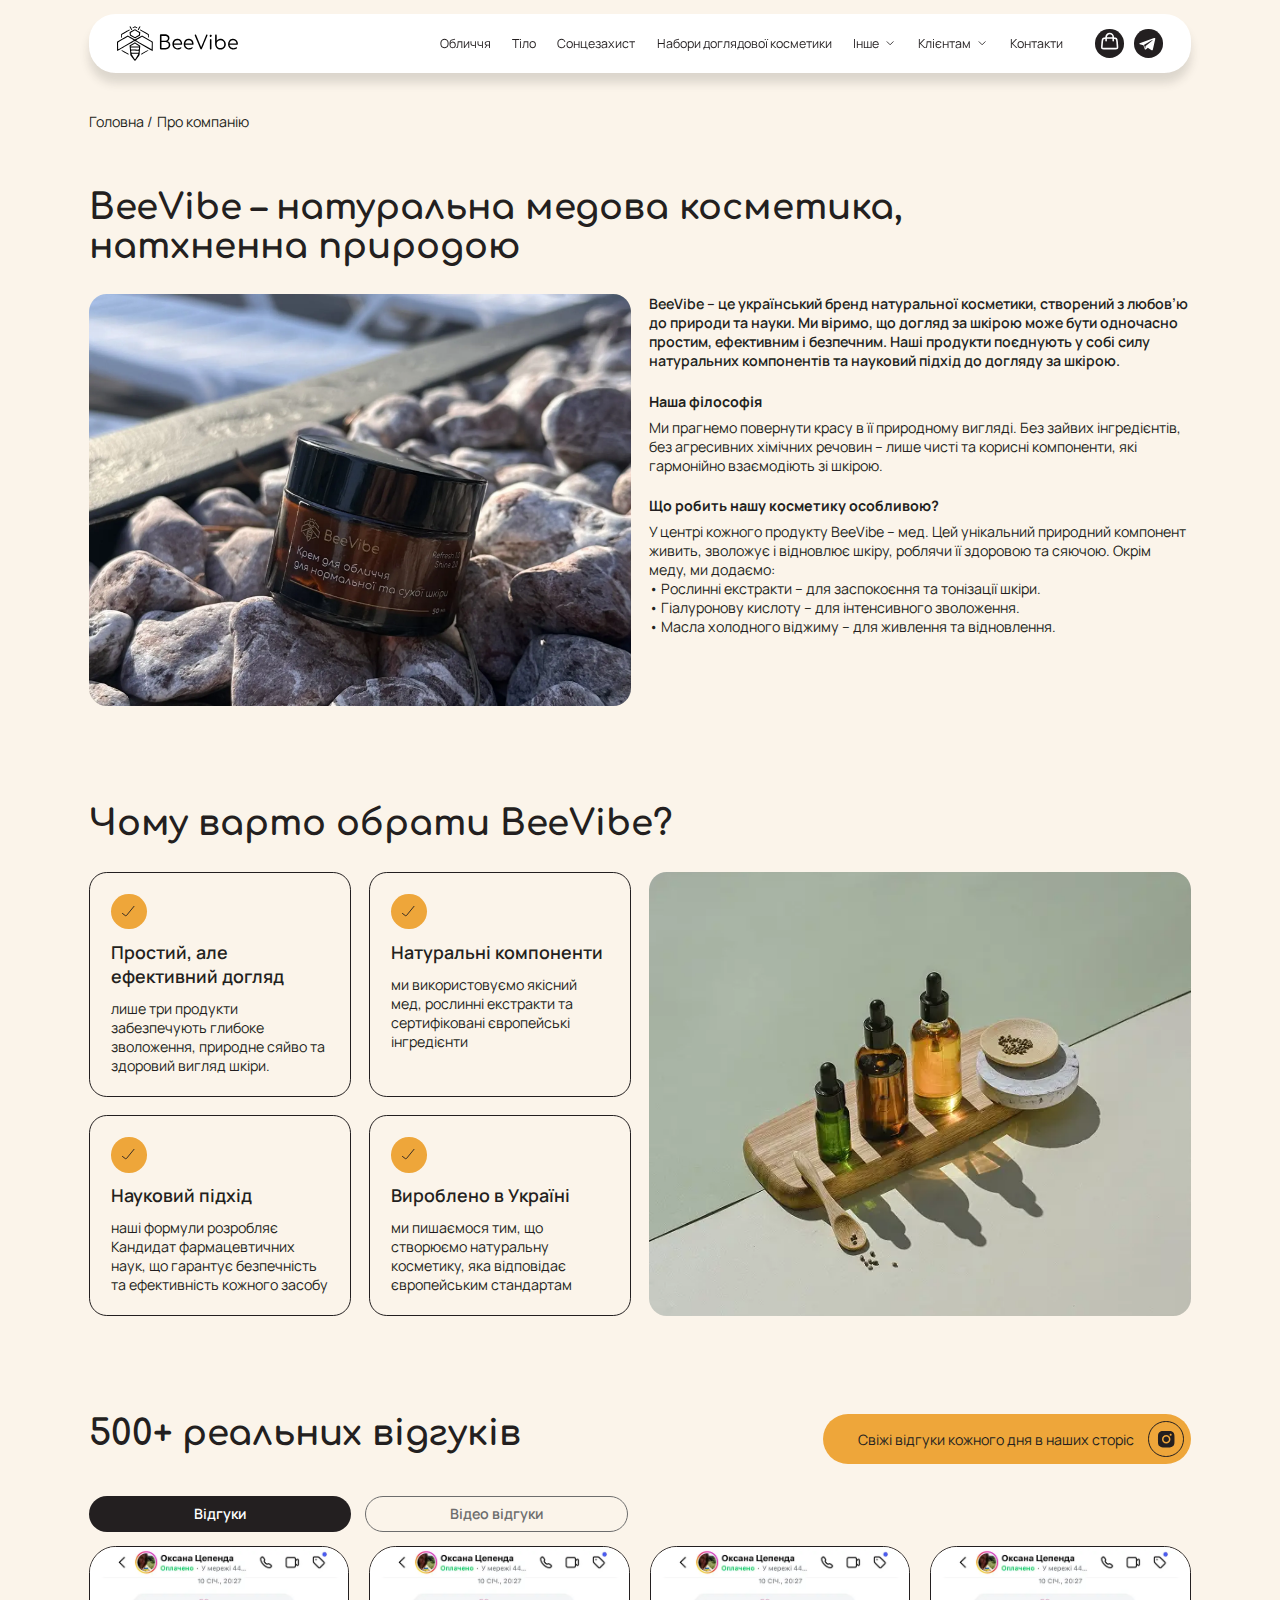
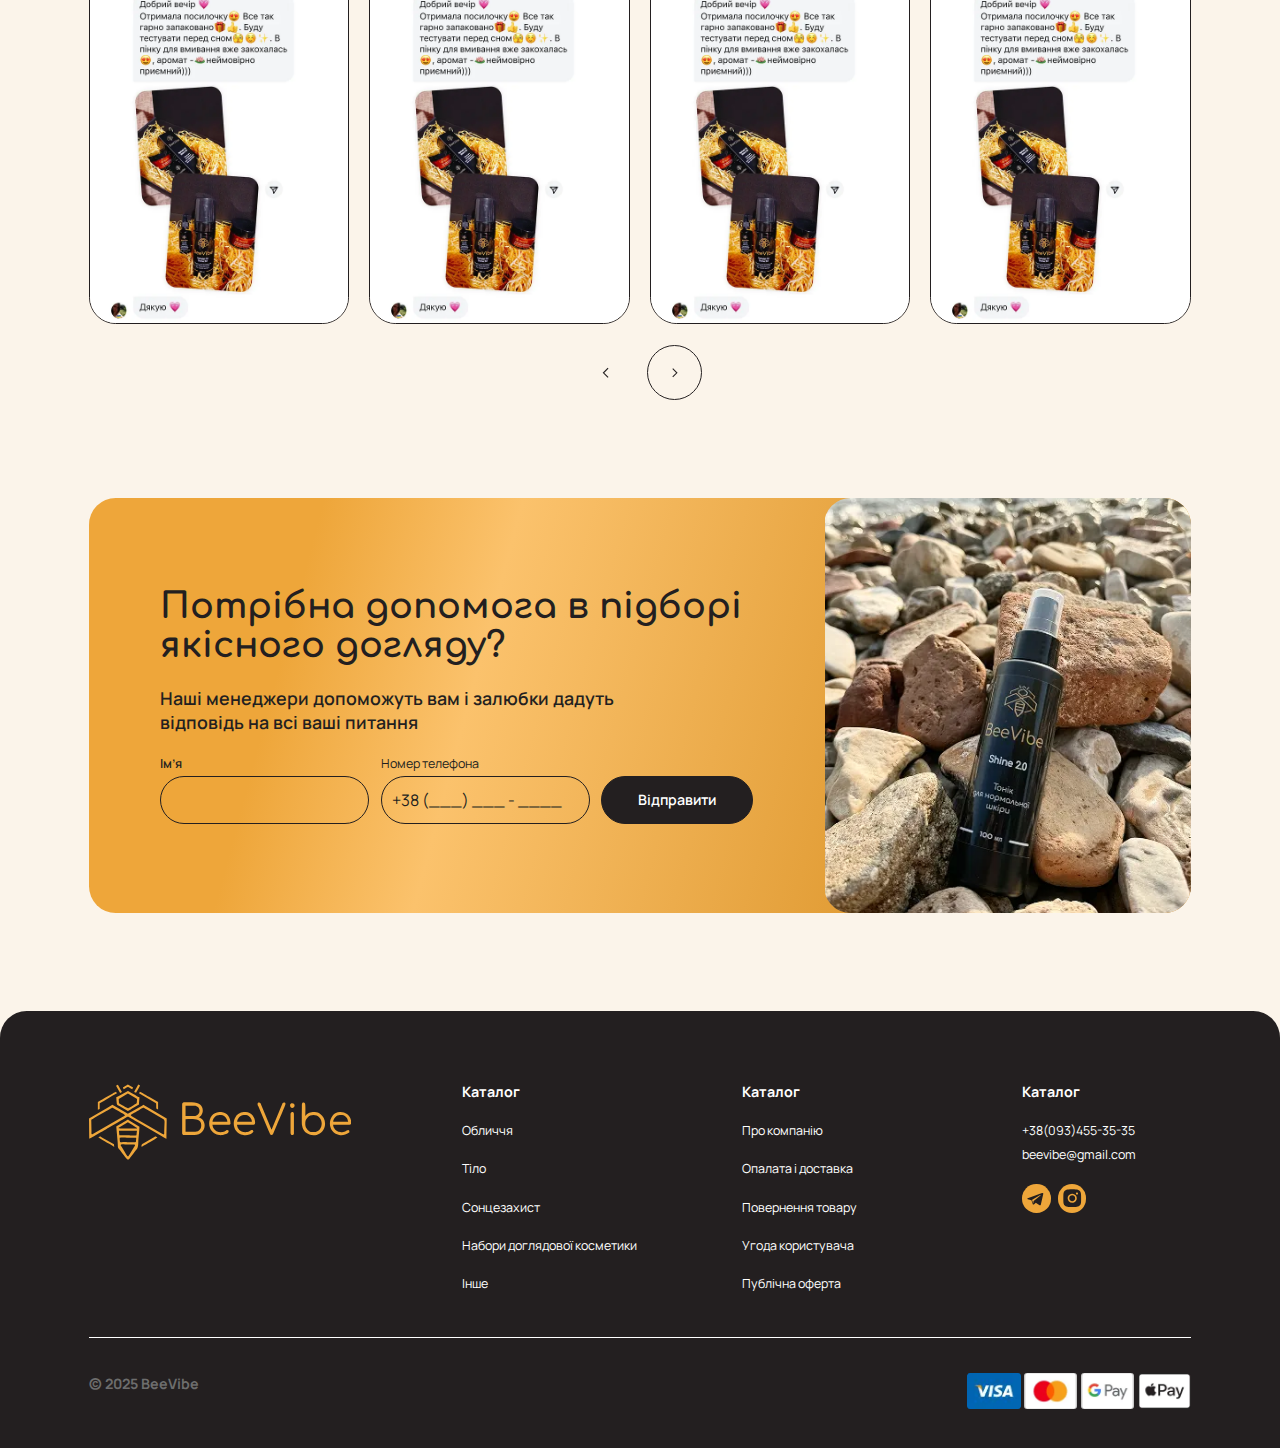
==== about.html @ 08a209f9 "Add files via upload" ====
<!doctype html>
<html lang="ua">

<head>
	<title>about</title>
	<meta charset="UTF-8" />
	<meta name="format-detection" content="telephone=no" />
	<!-- <style>body{opacity: 0;}</style> -->
	<link rel="stylesheet" href="css/style.min.css?_v=20250407083836" />
	<link href="https://fonts.googleapis.com/css?family=Manrope:regular,500,600,700&display=swap&_v=20250407083836" rel="stylesheet" />
	<link href="https://fonts.googleapis.com/css?family=Comfortaa:500,600,700&display=swap&_v=20250407083836" rel="stylesheet" />
	<meta name="viewport" content="width=device-width, initial-scale=1.0" />
	<script>
		let path = window.location.pathname
	</script>
</head>

<body class="body text-dark-blue">
	<div class="page-container">
		<header class="h-[var(--header-height)] py-14 lg:py-16 flex z-50 w-full transition-transform duration-500 ease-linear top-0 right-0 left-0 fixed">
			<div class="container">
				<div class="flex items-center bg-white rounded-30 py-10 px-16 sm:px-32 box-shadow">
					<a href="index.html" class="block w-[1.16rem] lg:w-[1.36rem] relative z-[100] h-36 sm:h-[.46rem]">
						<svg class="size-full duration-300 header-logo transition-colors ease-linear">
							<use xlink:href="#logo"></use>
						</svg>
					</a>
					<div class="lg:ml-auto menu bg-black absolute top-14 lg:top-0 lg:relative h-[calc(100vh-.28rem)] w-[3.59rem] lg:w-auto lg:h-auto -right-[3.75rem] lg:right-0 lg:p-0 flex flex-col lg:items-center justify-center lg:flex-row translate-x-full lg:translate-x-0 transition-transform duration-300 lg:bg-transparent z-[90] rounded-l-30 sm:rounded-30 pt-[var(--header-height)] pr-16 pl-24 pb-32">
						<nav class="lg:mr-24 overflow-y-scroll lg:h-auto h-full">
							<ul class="flex flex-col lg:flex-row text-l lg:text-s">
								<li class="nav-list active">
									<a href="catalog.html">Обличчя</a>
								</li>
								<li class="nav-list">
									<a href="catalog.html">Тіло</a>
								</li>
								<li class="nav-list">
									<a href="catalog.html">Сонцезахист</a>
								</li>
								<li class="nav-list">
									<a href="catalog.html">Набори доглядової косметики</a>
								</li>
								<li class="accordion">
									<div class="accordion-header nav-list flex items-center gap-4">
										<div>Інше</div>
										<span class="size-16 transition-transform duration-300 ease-linear">
											<svg class="size-full duration-300 transition-colors ease-linear fill-transparent stroke-white lg:stroke-black">
												<use xlink:href="#cheven-icon"></use>
											</svg>
										</span>
									</div>
									<div class="accordion-content lg:absolute pl-14 lg:pl-0">
										<div class="pb:14 lg:pb-24 lg:pt-14 lg:bg-white rounded-b-30 w-max">
											<ul>
												<li>
													<a class="py-8 px-12 bg-transparent lg:hover:bg-light-orange lg:w-full mb-4 lg:mb-0" href="catalog.html">Аксесуари</a>
												</li>
												<li>
													<a class="py-8 px-12 bg-transparent lg:hover:bg-light-orange lg:w-full mb-4 lg:mb-0" href="catalog.html">Для постійних клієнтів</a>
												</li>
												<li>
													<a class="py-8 px-12 bg-transparent lg:hover:bg-light-orange lg:w-full mb-4 lg:mb-0" href="catalog.html">Для чоловіків</a>
												</li>
											</ul>
										</div>
									</div>
								</li>
								<li class="accordion">
									<div class="accordion-header nav-list flex items-center gap-4">
										<div>Клієнтам</div>
										<span class="size-16 transition-transform duration-300 ease-linear">
											<svg class="size-full duration-300 transition-colors ease-linear fill-transparent stroke-white lg:stroke-black">
												<use xlink:href="#cheven-icon"></use>
											</svg>
										</span>
									</div>
									<div class="accordion-content lg:absolute pl-14 lg:pl-0">
										<div class="pb:14 lg:pb-24 lg:pt-14 lg:bg-white rounded-b-30 w-max">
											<ul>
												<li>
													<a class="py-8 px-12 bg-transparent lg:hover:bg-light-orange lg:w-full mb-4 lg:mb-0" href="about.html">Про компанію</a>
												</li>
												<li>
													<a class="py-8 px-12 bg-transparent lg:hover:bg-light-orange lg:w-full mb-4 lg:mb-0" href="payment_&_delivery.html">Оплата і доставка</a>
												</li>
												<li>
													<a class="py-8 px-12 bg-transparent lg:hover:bg-light-orange lg:w-full mb-4 lg:mb-0" href="#">Повернення товару</a>
												</li>
												<li>
													<a class="py-8 px-12 bg-transparent lg:hover:bg-light-orange lg:w-full mb-4 lg:mb-0" href="#">Угода користувача</a>
												</li>
												<li>
													<a class="py-8 px-12 bg-transparent lg:hover:bg-light-orange lg:w-full mb-4 lg:mb-0" href="#">Публічна оферта</a>
												</li>
											</ul>
										</div>
									</div>
								</li>
								<li class="nav-list">
									<a class="font-bold lg:font-normal" href="#">Контакти</a>
								</li>
							</ul>
							<a class="mb-14 block ml-26 font-s lg:hidden" href="tel:+380 00 000 00 00 ">+380 00 000 00 00</a>
							<a class="block ml-26 font-s lg:hidden" href="mailto:beevibe@gmail.com">beevibe@gmail.com</a>
						</nav>
						<div class="flex gap-8 flex-shrink-0 lg:hidden pl-14 lg:pl-0 h-50 items-end">
							<a href="#" class="size-32 rounded flex items-center justify-center transition-colors duration-300 bg-orange">
								<svg class="size-full transition-colors duration-300 ease-linear fill-black">
									<use href="#telegram-icon"></use>
								</svg>
							</a>
							<a href="#" class="size-32 rounded flex items-center justify-center transition-colors duration-300 bg-orange">
								<svg class="size-full transition-colors duration-300 ease-linear fill-black">
									<use href="#instagram-icon"></use>
								</svg>
							</a>
						</div>
					</div>

					<button class="size-32 rounded flex items-center justify-center transition-colors duration-300 bg-black pb-6 lg:hover:bg-orange group mr-8 lg:mr-12 ml-auto lg:ml-0">
						<svg class="size-24 fill-none stroke-white transition-colors duration-300 ease-linear group-hover:stroke-black">
							<use href="#basket-icon"></use>
						</svg>
					</button>
					<a href="#" class="size-32 rounded lg:flex items-center justify-center transition-colors duration-300 bg-black lg:hover:bg-orange group hidden">
						<svg class="size-full fill-white transition-colors duration-300 ease-linear group-hover:fill-black">
							<use href="#telegram-icon"></use>
						</svg>
					</a>

					<button class="burger lg:hidden">
						<div class="line">
							<span></span>
						</div>
					</button>
				</div>
			</div>
		</header>

		<main>
			<section class="mt-[var(--header-height)] pt-24 lg:pt-32 mb-[.64rem] lg:mb-[1.1rem]">
				<div class="container">
					<div class="flex mb-32 lg:mb-[0.64rem]">
						<a href="index.html " class="lg:hover:text-orange transition-colors duration-300 ease-linear last:pointer-events-none">Головна</a>
						<span class="px-4">/</span>
						<a href="#" class="lg:hover:text-orange transition-colors duration-300 ease-linear last:pointer-events-none">Про компанію</a>
					</div>
					<h1 class="h2 lg:w-5/6 mb-24 lg:mb-32">
						BeeVibe – натуральна медова косметика, натхненна природою
					</h1>
					<div class="lg:grid lg:grid-cols-2 lg:gap-20">
						<div class="image w-full pt-[76%] overflow-hidden rounded-20 mb-24 lg:mb-0">
							<img src="img/about_main.webp" alt="promo-img" />
						</div>
						<div>
							<p class="font-semibold mb-16 lg:mb-24">
								BeeVibe – це український бренд натуральної косметики,
								створений з любов’ю до природи та науки. Ми віримо, що догляд
								за шкірою може бути одночасно простим, ефективним і безпечним.
								Наші продукти поєднують у собі силу натуральних компонентів та
								науковий підхід до догляду за шкірою.
							</p>
							<div class="font-bold mb-4 lg:mb-8">Наша філософія</div>
							<p class="mb-16 lg:mb-24">
								Ми прагнемо повернути красу в її природному вигляді. Без
								зайвих інгредієнтів, без агресивних хімічних речовин – лише
								чисті та корисні компоненти, які гармонійно взаємодіють зі
								шкірою.
							</p>
							<div class="font-bold mb-4 lg:mb-8">
								Що робить нашу косметику особливою?
							</div>
							<p>
								У центрі кожного продукту BeeVibe – мед. Цей унікальний
								природний компонент живить, зволожує і відновлює шкіру,
								роблячи її здоровою та сяючою. Окрім меду, ми додаємо:
							<ul>
								<li>• Рослинні екстракти – для заспокоєння та тонізації шкіри.</li>
								<li>• Гіалуронову кислоту – для інтенсивного зволоження.</li>
								<li>• Масла холодного віджиму – для живлення та відновлення.</li>
							</ul>
							</p>
						</div>
					</div>
				</div>
			</section>
			<section class="mb-[.64rem] lg:mb-[1.1rem]">
				<div class="container">
					<h2 class="mb-24 lg:mb-32">Чому варто обрати BeeVibe?</h2>
					<div class="grid lg:grid-cols-2 gap-20">
						<div class="grid sm:grid-cols-2 gap-12 sm:gap-20">
							<div class="border border-solid border-black rounded-20 p-24">
								<div class="p-8 rounded bg-orange size-40 mb-12"><svg class="size-full d fill-transparent stroke-black ">
										<use xlink:href="#check-icon"></use>
									</svg></div>
								<div class="h4 font-semibold mb-12">Простий, але ефективний догляд</div>
								<p>лише три продукти забезпечують глибоке зволоження, природне сяйво та здоровий вигляд шкіри.</p>
							</div>
							<div class="border border-solid border-black rounded-20 p-24">
								<div class="p-8 rounded bg-orange size-40 mb-12"><svg class="size-full d fill-transparent stroke-black ">
										<use xlink:href="#check-icon"></use>
									</svg></div>
								<div class="h4 font-semibold mb-12">Натуральні компоненти</div>
								<p>ми використовуємо якісний мед, рослинні екстракти та сертифіковані європейські інгредієнти</p>
							</div>
							<div class="border border-solid border-black rounded-20 p-24">
								<div class="p-8 rounded bg-orange size-40 mb-12"><svg class="size-full d fill-transparent stroke-black ">
										<use xlink:href="#check-icon"></use>
									</svg></div>
								<div class="h4 font-semibold mb-12">Науковий підхід</div>
								<p>наші формули розробляє Кандидат фармацевтичних наук, що гарантує безпечність та ефективність кожного засобу</p>
							</div>
							<div class="border border-solid border-black rounded-20 p-24">
								<div class="p-8 rounded bg-orange size-40 mb-12"><svg class="size-full d fill-transparent stroke-black ">
										<use xlink:href="#check-icon"></use>
									</svg></div>
								<div class="h4 font-semibold mb-12">Вироблено в Україні</div>
								<p>ми пишаємося тим, що створюємо натуральну косметику, яка відповідає європейським стандартам</p>
							</div>
						</div>
						<div class="image overflow-hidden rounded-20 w-full pt-[87%] lg:pt-0">
							<img class="object-cover" src="img/IMG_4156 1.webp" alt="about_photo">
						</div>
					</div>
				</div>
			</section>
			<section class="mb-[.64rem] lg:mb-[1.1rem]">
				<div class="lg:px-[var(--container-gap)] pl-[var(--container-gap)]">
					<div class="lg:flex justify-between mb-16 sm:mb-36 pr-[var(--container-gap)] lg:pr-0">
						<h2 class="mb-24 lg:mb-0">
							<span class="lg:block">500+ реальних відгуків</span>
						</h2>

						<a class="py-8 sm:pl-40 pr-8 text-black rounded-30 bg-orange items-center hover:bg-black hover:text-white transition-colors duration-300 group w-full sm:w-max flex justify-center ml-auto text-s lg:text-m lg:gap-16 gap-4" href="#"><span>Свіжі відгуки кожного дня в наших сторіс</span>

							<span href="#" class="size-40 p-4 rounded lg:flex items-center justify-center transition-colors duration-300 border border-solid border-black group-hover:border-white">
								<svg class="size-full group-hover:fill-white transition-colors duration-300 ease-linear fill-black">
									<use href="#instagram-icon"></use>
								</svg>
							</span>
						</a>
					</div>

					<div class="tabs-container">
						<div class="mb-16">
							<div class="flex gap-16 overflow-x-scroll tab__buttons leading-snug mb-16">
								<div class="tab__button py-8 px-40 rounded-30 font-semibold border border-solid border-gray cursor-pointer hover:bg-black hover:border-black hover:text-white duration-300 transition-colors ease-linear flex-shrink-0 text-gray lg:min-w-[2.95rem] flex-center">
									Відгуки
								</div>
								<div class="tab__button py-8 px-40 rounded-30 font-semibold border border-solid border-gray cursor-pointer hover:bg-black hover:border-black hover:text-white duration-300 transition-colors ease-linear flex-shrink-0 text-gray lg:min-w-[2.95rem] flex-center">
									Відео відгуки
								</div>
							</div>

							<div class="relative tab__contents">
								<div class="tab__content opacity-0 bg-bg transition-opacity duration-300 ease-linear">
									<div class="swiper mb-40" data-swiper="reviewsSlider">
										<div class="swiper-wrapper mb-24">
											<div class="swiper-slide">
												<div class="border border-solid border-black overflow-hidden h-[3.6rem] sm:h-[4.25rem] rounded-30">
													<div class="image size-full">
														<img class="object-contain" src="img/review.webp" alt="review" />
													</div>
												</div>
											</div>
											<div class="swiper-slide">
												<div class="border border-solid border-black overflow-hidden h-[3.6rem] sm:h-[4.25rem] rounded-30">
													<div class="image size-full">
														<img class="object-contain" src="img/review.webp" alt="review" />
													</div>
												</div>
											</div>
											<div class="swiper-slide">
												<div class="border border-solid border-black overflow-hidden h-[3.6rem] sm:h-[4.25rem] rounded-30">
													<div class="image size-full">
														<img class="object-contain" src="img/review.webp" alt="review" />
													</div>
												</div>
											</div>
											<div class="swiper-slide">
												<div class="border border-solid border-black overflow-hidden h-[3.6rem] sm:h-[4.25rem] rounded-30">
													<div class="image size-full">
														<img class="object-contain" src="img/review.webp" alt="review" />
													</div>
												</div>
											</div>
											<div class="swiper-slide">
												<div class="border border-solid border-black overflow-hidden h-[3.6rem] sm:h-[4.25rem] rounded-30">
													<div class="image size-full">
														<img class="object-contain" src="img/review.webp" alt="review" />
													</div>
												</div>
											</div>
										</div>
										<div class="flex justify-end sm:justify-center gap-16 pr-[var(--container-gap)] lg:pr-0">
											<div class="slider-btn prev">
												<svg class="size-full d fill-transparent stroke-black rotate-90">
													<use xlink:href="#cheven-icon"></use>
												</svg>
											</div>
											<div class="slider-btn next">
												<svg class="size-full d fill-transparent stroke-black -rotate-90">
													<use xlink:href="#cheven-icon"></use>
												</svg>
											</div>
										</div>
									</div>
								</div>
								<div class="tab__content absolute top-0 opacity-0 bg-bg transition-opacity duration-300 ease-linear min-w-0 w-full">
									<div class="swiper mb-40" data-swiper="reviewsVideoSlider">
										<div class="swiper-wrapper mb-24">
											<div class="swiper-slide">
												<div class="border border-solid border-black overflow-hidden h-[3.6rem] sm:h-[4.25rem] rounded-30">
													<div class="image size-full">
														<img class="object-contain" src="img/review.webp" alt="review" />
													</div>
												</div>
											</div>
											<div class="swiper-slide">
												<div class="border border-solid border-black overflow-hidden h-[3.6rem] sm:h-[4.25rem] rounded-30">
													<div class="image size-full">
														<img class="object-contain" src="img/review.webp" alt="review" />
													</div>
												</div>
											</div>
											<div class="swiper-slide">
												<div class="border border-solid border-black overflow-hidden h-[3.6rem] sm:h-[4.25rem] rounded-30">
													<div class="image size-full">
														<img class="object-contain" src="img/review.webp" alt="review" />
													</div>
												</div>
											</div>
											<div class="swiper-slide">
												<div class="border border-solid border-black overflow-hidden h-[3.6rem] sm:h-[4.25rem] rounded-30">
													<div class="image size-full">
														<img class="object-contain" src="img/review.webp" alt="review" />
													</div>
												</div>
											</div>
											<div class="swiper-slide">
												<div class="border border-solid border-black overflow-hidden h-[3.6rem] sm:h-[4.25rem] rounded-30">
													<div class="image size-full">
														<img class="object-contain" src="img/review.webp" alt="review" />
													</div>
												</div>
											</div>
										</div>
										<div class="flex justify-end sm:justify-center gap-16 pr-[var(--container-gap)] lg:pr-0">
											<div class="slider-btn prev">
												<svg class="size-full d fill-transparent stroke-black rotate-90">
													<use xlink:href="#cheven-icon"></use>
												</svg>
											</div>
											<div class="slider-btn next">
												<svg class="size-full d fill-transparent stroke-black -rotate-90">
													<use xlink:href="#cheven-icon"></use>
												</svg>
											</div>
										</div>
									</div>
								</div>
							</div>
						</div>
					</div>
				</div>
			</section>
			<section class="mb-[.64rem] lg:mb-[1.1rem]">
				<div class="container">
					<div class="grid lg:grid-cols-[2fr,1fr] orange-gradient rounded-30">
						<div class="sm:px-[.8rem] pt-50 pb-32 px-20 sm:py-100">
							<h2 class="mb-24">
								Потрібна допомога в підборі якісного догляду?
							</h2>
							<p class="h4 font-semibold lg:pr-100 mb-24">
								Наші менеджери допоможуть вам і залюбки дадуть відповідь на
								всі ваші питання
							</p>
							<form class="form text-blue max-w-[7.26rem]">
								<div class="flex flex-wrap justify-between mx-auto gap-x-8 gap-y-24">
									<div class="flex form-item flex-col w-full lg:w-[2.35rem]">
										<label for="name-add" class="text-s font-semibold mb-4">
											Ім’я</label>
										<input type="text" name="name" id="name-calc" class="text-l h-[.54rem] border border-solid bg-transparent p-12 flex items-center rounded-30" />
										<div class="form-item__message"></div>
									</div>
									<div class="flex form-item flex-col w-full lg:w-[2.35rem]">
										<label for="phone-add" class="text-s mb-4">
											Номер телефона</label>
										<input type="text" name="phone" id="phone-calc" class="text-l h-[.54rem] border border-solid bg-transparent p-12 flex items-center rounded-30" />
										<div class="form-item__message"></div>
									</div>
									<button type="submit" class="btn-black h-[0.54rem] self-end w-full lg:w-auto">
										Відправити
									</button>
								</div>
							</form>
						</div>
						<div class="image w-full h-[3.26rem] sm:h-[6rem] lg:h-full rounded-30 overflow-hidden">
							<img class="object-cover" src="img/form.webp" alt="form_img" />
						</div>
					</div>
				</div>
			</section>
		</main>

		<footer id="contacts" class="footer bg-black py-[.54rem] sm:pb-[.44rem] sm:pt-[.8rem] text-white rounded-t-30">
			<div class="container">
				<div class="grid lg:grid-cols-12 sm:grid-cols-3 grid-cols-2 gap-20 gap-y-40 mb-[.5rem]">
					<a href="index.html" class="col-start-1 col-end-3 lg:col-end-4 block mb-12 lg:mb-0 max-h-[0.6rem] sm:max-h-[0.9rem] w-[2rem] lg:w-auto">
						<svg class="size-full fill-orange">
							<use href="#logo"></use>
						</svg>
					</a>
					<div class="col-start-1 lg:col-start-5 lg:col-end-8">
						<div class="font-bold mb-24">Каталог</div>
						<ul class="text-s">
							<li class="mb-24 last:mb-0 text-s hover:scale-[1.03] transition-transform">
								<a href="#">Обличчя</a>
							</li>
							<li class="mb-24 last:mb-0 text-s hover:scale-[1.03] transition-transform">
								<a href="#">Тіло</a>
							</li>
							<li class="mb-24 last:mb-0 text-s hover:scale-[1.03] transition-transform">
								<a href="#">Сонцезахист</a>
							</li>
							<li class="mb-24 last:mb-0 text-s hover:scale-[1.03] transition-transform">
								<a href="#">Набори доглядової косметики</a>
							</li>
							<li class="mb-24 last:mb-0 text-s hover:scale-[1.03] transition-transform">
								<a href="#">Інше</a>
							</li>
						</ul>
					</div>
					<div class="lg:col-start-8 lg:col-end-11">
						<div class="font-bold mb-24">Каталог</div>

						<ul class="text-s">
							<li class="mb-24 last:mb-0 text-s hover:scale-[1.03] transition-transform w-max">
								<a href="#">Про компанію</a>
							</li>
							<li class="mb-24 last:mb-0 text-s hover:scale-[1.03] transition-transform w-max">
								<a href="#">Опалата і доставка</a>
							</li>
							<li class="mb-24 last:mb-0 text-s hover:scale-[1.03] transition-transform w-max">
								<a href="#">Повернення товару</a>
							</li>
							<li class="mb-24 last:mb-0 text-s hover:scale-[1.03] transition-transform w-max">
								<a href="#">Угода користувача</a>
							</li>
							<li class="mb-24 last:mb-0 text-s hover:scale-[1.03] transition-transform w-max">
								<a href="#">Публічна оферта</a>
							</li>
						</ul>
					</div>
					<div class="lg:col-start-11 lg:col-end-13 col-start-1 col-end-3 sm:col-start-3 sm:col-end-4">
						<div class="font-bold mb-24">Каталог</div>

						<ul class="mb-24">
							<li class="mb-8 last:mb-0 text-s hover:scale-[1.03] transition-transform w-max">
								<a href="tel:+38(093)455-35-35">+38(093)455-35-35</a>
							</li>

							<li class="mb-8 last:mb-0 text-s hover:scale-[1.03] transition-transform w-max">
								<a href="mailto:beevibe@gmail.com">beevibe@gmail.com</a>
							</li>
						</ul>
						<div class="flex gap-8">
							<a href="#" class="size-32 rounded flex items-center justify-center transition-colors duration-300 bg-orange">
								<svg class="size-full transition-colors duration-300 ease-linear fill-black">
									<use href="#telegram-icon"></use>
								</svg>
							</a>
							<a href="#" class="size-32 rounded flex items-center justify-center transition-colors duration-300 bg-orange">
								<svg class="size-full transition-colors duration-300 ease-linear fill-black">
									<use href="#instagram-icon"></use>
								</svg>
							</a>
						</div>
					</div>
				</div>
				<div class="lg:flex items-center justify-between border-t border-solid border-white pt-40">
					<div class="text-gray font-bold mb-16">© 2025 BeeVibe</div>
					<div class="flex gap-4">
						<div class="w-[.6rem] h-40 overflow-hidden rounded-[3px] cursor-pointer">
							<img class="size-full object-cover object-center" src="img/visa.webp" alt="visa" />
						</div>
						<div class="w-[.6rem] h-40 overflow-hidden rounded-[3px] cursor-pointer">
							<img class="size-full object-cover object-center" src="img/master.webp" alt="visa" />
						</div>
						<div class="w-[.6rem] h-40 overflow-hidden rounded-[3px] cursor-pointer">
							<img class="size-full object-cover object-center" src="img/google-pay.webp" alt="visa" />
						</div>
						<div class="w-[.6rem] h-40 overflow-hidden rounded-[3px] cursor-pointer">
							<img class="size-full object-cover object-center" src="img/apple-pay.webp" alt="visa" />
						</div>
					</div>
				</div>
			</div>
		</footer>

	</div>
	<!-- <div
	class="bg-bg box-shadow sm:px-100 px-16 py-24 sm:py-40 max-w-[11.3rem] absolute top-14 lg:top-16 z-[100] right-0 rounded-l-30 w-full"
	id="cart"
>
	<div class="flex items-center gap-24 mb-24">
		<h2>У кошику</h2>
		<div class="flex items-center">
			<div class="rounded size-32 flex-center bg-light-orange mr-6">3</div>
			<span>товари</span>
		</div>
		<div
			class="ml-auto rounded size-32 bg-transparent border border-solid border-black flex-center lg:hover:bg-light-orange lg:hover:border-light-orange transition-colors duration-300"
		>
			<span
				class="block relative size-16 before:absolute before:h-[1px] before:w-16 before:bg-black before:top-1/2 before:left-1/2 before:-translate-x-1/2 before:-translate-y-1/2 after:absolute after:w-[1px] after:h-16 after:bg-black after:top-1/2 after:left-1/2 after:-translate-x-1/2 after:-translate-y-1/2 before:rotate-45 after:rotate-45"
			></span>
		</div>
	</div>
	<div
		class="sm:grid grid-cols-[3fr,1fr,1fr] pb-12 border-b border-black border-solid gap-20 hidden"
	>
		<div class="font-medium uppercase">товар</div>
		<div class="font-medium uppercase">Кількість</div>
		<div class="font-medium uppercase">ціна</div>
	</div>
	<div class="py-20 border-b border-black border-solid flex">
		<div
			class="grid grid-cols-[1rem,1fr] sm:grid-cols-[1fr,1.5fr,1fr,1fr] w-full gap-8 sm:gap-x-24"
		>
			<a
				href="product.html"
				class="image w-full h-100 sm:pt-[99%] overflow-hidden rounded-20 row-start-1 row-end-3"
			>
				<img class="object-cover" src="img/about_1.webp" alt="product" />
			</a>
			<div
				class="col-start-2 col-end-3 sm:col-end-5 lg:col-start-2 lg:col-end-3"
			>
				<a href="product.html" class="font-semibold mb-8"
					>Антицелюлітний крем для тіла</a
				>
				<div class="text-s">Артикул: 00000000</div>
			</div>
			<div class="col-start-2 sm:col-end-3 lg:col-start-3 lg:col-end-4">
				<div
					class="quantity-selector border border-solid border-black rounded-30 gap-24 py-8 px-16 max-w-max"
				>
					<button class="qty-btn mr-24" data-action="decrease">-</button>
					<input
						type="number"
						min="1"
						value="1"
						class="qty-input w-36 text-center"
					/>
					<button class="qty-btn ml-24" data-action="increase">+</button>
				</div>
			</div>
			<div
				class="flex lg:block gap-8 items-center col-start-2 col-end-3 lg:col-start-4 lg:col-end-5"
			>
				<s class="text-gray lg:mb-4">550 грн</s>
				<div class="h4 font-semi">450 грн</div>
			</div>
		</div>
		<button class="size-24 ml-8">
			<svg
				class="size-full duration-300 fill-black lg:hover:fill-orange transition-colors ease-linear"
			>
				<use xlink:href="#del-icon"></use>
			</svg>
		</button>
	</div>
	<div class="sm:flex gap-40 mt-24 sm:ml-auto w-max">
		<div class="h4 text-gray">Знижка: <span>200 грн</span></div>
		<div class="h4">Сума замовлення: <span>200 грн</span></div>
	</div>
	<div class="flex justify-between items-center mb-14">
		<button class="flex items-center gap-14 lg:hover:text-light-orange">
			<div
				class="rounded bg-transparent size-[.48rem] border border-solid border-black flex-center lg:hover:bg-light-orange lg:hover:border-light-orange transition-colors duration-300 ease-linear"
			>
				<svg
					class="size-24 fill-black rotate-[225deg] transition-colors duration-300 ease-linear"
				>
					<use href="#arrow-icon"></use>
				</svg>
			</div>
			<span class="font-semibold hidden sm:inline-block">Назад до покупок</span>
		</button>
		<button class="btn-black">Оформити замовлення</button>
	</div>
</div> -->

	<div data-fullscreen class="modal hide">
		<div class="modal__body md:p-x-24 relative w-full">
			<div class="modal__content max-w-[10.45rem] mx-auto relative px-24 pt-[.56rem] pb-[.4rem] md:px-[.8rem] md:pt-24 md:pb-[.72rem]">
				<div class="wrapper"></div>

				<button type="button" class="w-32 h-32 group top-24 right-24 flex items-center justify-center modal__close absolute rounded">
					<svg class="w-24 h-24 stroke-2 stroke-white group-hover:stroke-black">
						<use xlink:href="#close"></use>
					</svg>
				</button>
			</div>
		</div>
	</div>
	<svg width="0" height="0" class="none">
		<symbol xmlns="http://www.w3.org/2000/svg" id="logo" viewBox="0 0 2539.98 726.18">
			<g id="Layer_x0020_1">
				<metadata id="CorelCorpID_0Corel-Layer" />
				<path class="fil0" d="M33 482.9c-13.47,0 -8.83,-15.15 -8.81,-30.81l-2.19 -110.03c42.07,-28.17 137.21,-79.22 184.72,-107.95 5.11,-3.09 15.15,-10.6 21.4,-9.77 6.51,0.87 69.41,40.05 83.67,47.98 24.23,13.49 35.57,15.58 35.89,30.13 -7.46,1.74 -13.67,6.64 -20.2,10.6l-294.48 169.85zm697.43 -83.62c0,0 -1.85,60.98 -1.8,70.68 -0.24,20.97 -7.85,13.33 -28.85,1.94l-206.17 -119.53c-15.92,-9.57 -29.96,-17 -45.94,-26.67l-33.39 -19.43c-7.08,-4.09 -7.21,-2.27 -9.38,-10.42 5.21,-7.79 19.9,-13.89 29.03,-19.38 10.32,-6.21 20.66,-12.29 30.49,-17.92 73.28,-41.92 53.55,-41.85 91.36,-18.95l166.02 95.84c14.44,8.45 9.47,33.8 8.63,63.84zm1217.08 -198.05c0,39.01 44.01,30.91 44.01,2.2 0,-26.87 -44.01,-28.57 -44.01,-2.2zm-1685.65 -189.25l39.61 70.41c5.55,-3.71 9.93,-7.01 17.6,-8.8l-19.38 -35.63c-7.06,-11.75 -12.96,-23.94 -20.23,-34.78 -7.67,1.78 -12.05,5.08 -17.6,8.8zm176.05 61.61c9.44,2.52 5.41,5.59 17.6,6.6 12.68,-23.95 26.94,-46.46 39.61,-70.41 -7.78,-1.82 -11.32,-5.48 -17.6,-8.81 -6.2,11.71 -13.24,23.1 -20.25,34.78 -4.8,8.01 -18.72,30.05 -19.36,37.84zm-110.03 -44.01c2.29,9.86 4.37,7.07 6.6,15.41 13.55,-1.13 33.1,-19.94 42.23,-20.59 8.65,-0.62 29.89,19.45 43.59,20.59 2.23,-8.34 4.31,-5.55 6.6,-15.41l-50.61 -28.61c-15.13,10.14 -33.28,18.48 -48.41,28.61zm180.44 572.15c9.94,-2.31 119.46,-67.54 136.02,-77.44 8.56,-5.12 12.72,-4.86 18.03,-12.78 -21.29,-11.26 -15.32,-10.59 -41.71,4.51l-104.13 60.91c-7.52,5.16 -8.21,9.73 -8.21,24.8zm-264.07 -6l-1.79 -5 -0.48 -11 -112.91 -65.27c-21.9,-11.93 -15.91,-15.09 -38.86,-2.95 6.57,9.81 115.14,68.83 133.54,79.91 7.46,4.5 11.69,8.26 20.5,10.31l0 -6zm239.87 -511.13l161.26 94c1.43,1.3 3.47,1.26 5.06,8.15l0.92 45.28c6.28,3.33 9.82,6.99 17.61,8.81l0 -70.42 -87.63 -51.02c-7.91,-4.78 -80.97,-48.47 -88.42,-50.21 -3.32,6.28 -4.94,9.64 -8.8,15.41zm-398.31 85.82l0 74.82 17.57 -8.87 0.04 -54.95c51.17,-27.08 116.99,-70.24 167.24,-96.82 -3.09,-5.84 -5.71,-9.57 -8.8,-15.41 -7.4,1.73 -36.03,19.2 -44.14,24.08 -14.9,8.99 -29.22,16.61 -44.58,25.84 -26.42,15.87 -63.7,35.49 -87.33,51.31zm1866.1 116.63l0 180.45c0,33.95 33.01,21.66 33.01,8.8l0 -191.45c0,-24.04 -33.01,-23.13 -33.01,2.2zm-1573.42 -57.22c-8.79,0 -72.98,-40.45 -88.02,-48.41 0,-17.27 -2.2,-25.02 -2.2,-41.81l88.02 -52.81 74.83 44c16.88,10.92 14.54,3.06 13.33,24.16 -1.94,34.01 -0.02,25.25 -33.84,45.57 -6.62,3.98 -48.59,29.3 -52.12,29.3zm-114.43 -105.62c0,16.89 3.34,36.51 4.5,54.91 0.66,10.59 1.88,16.16 10.06,20.75 7.89,4.42 12.03,6.48 19.69,11.12l77.98 45.25c7.23,-1.93 19.67,-10.55 27.16,-14.65 10.06,-5.49 16.54,-10.03 26.41,-15.4l54.26 -31.56c0,-26.2 4.4,-44.71 4.4,-70.42 -17.65,-4.11 -103.44,-61.29 -111.98,-60.93l-83.12 46.28c-9.73,5.32 -18.16,12.04 -29.36,14.65zm1368.76 63.81c0,14.03 2.13,11.95 7.24,23.57l88.33 208.75c5.48,13.07 10.02,24.32 15.93,36.89 5.09,10.85 9.38,32.27 22.74,32.27 15.09,0 18.44,-17.15 23.6,-29.21l32.87 -77.16c11.9,-26.64 79.97,-185.14 79.97,-195.11 0,-17.26 -21.19,-17.52 -27.85,-8.07l-106.39 256.74c-5.13,-5.91 -5.15,-8.79 -8.2,-16.01l-91.78 -220.7c-2.37,-5.96 -5.15,-14.6 -7.73,-18.69 -7.05,-11.19 -28.73,-10.82 -28.73,6.73zm-369.69 107.83c21.32,0 41.96,0.05 58.82,20.4 9.27,11.19 18.2,26.05 18.2,45.62l-143.04 0c0,-31.01 29.92,-66.02 66.02,-66.02zm-2.21 -28.99c-120.41,8.24 -137.4,200.21 -0.68,223.33 19.33,3.27 42.67,-0.57 57.88,-7.31 25.84,-11.44 35.23,-14.15 35.23,-35.19 -24.43,-21.17 -24.87,13.21 -69.51,13.21l-3.11 1.88c-32.26,1.14 -61.46,-14.43 -76.35,-42.16 -6.26,-11.65 -5.16,-21.15 -9.47,-30.14l160.22 -0.42c9.48,-1.58 9.31,-4.02 15.83,-8.39 0,-63.17 -28.98,-109.96 -90.23,-114.88l-5.45 -1.75 -9.53 0 -4.83 1.82zm1168.52 28.99c25.21,0 42.03,-1.31 62.18,21.44 16.2,18.29 14.17,34.01 19.24,44.58l-145.24 0c0.7,-31.58 31.35,-66.02 63.82,-66.02zm0 -29.05c-27.89,2.19 -53.79,14.59 -68.58,33.09 -53.81,67.37 -27.05,173.65 62.23,189.36 32.88,5.79 66.27,-2.49 92.35,-21.57 5.45,-3.98 5.63,-2.76 6.56,-11.19l0 -2.2c-1.12,-10.18 -1.94,-6.03 -6.74,-13.2 -20.53,0 -19.66,7.43 -34.81,13.61 -8.81,3.59 -27.25,8.52 -40.01,8.08l-4.49 -1.88c-27.98,0 -52.34,-19.11 -63.38,-42.17 -2.01,-4.19 -3.69,-8.17 -5.05,-12.55 -1.65,-5.35 -1.66,-10.61 -4.1,-15.7l158.47 0.02c17.6,-1.35 19.37,-10.61 17.52,-32.96 -0.59,-7.21 -3.07,-15.93 -5.21,-23.41 -11.77,-41.02 -50.31,-69.09 -99.28,-69.09l-5.48 1.76zm-930.85 29.05c24.96,0 40.96,-1.42 61.12,20.3 9.11,9.81 18.1,27.28 18.1,45.72l-143.04 0c0.39,-17.3 10.46,-34.7 19.22,-44.6 8.24,-9.3 28.13,-21.42 44.6,-21.42zm0 -29.02c-37.73,2.76 -66.21,22.57 -82.94,53.91 -31.68,59.34 -9.93,153.63 78.48,168.82 19.96,3.42 41.61,1.45 58.6,-5.34 22.14,-8.84 31.36,-12.69 40.48,-29.93 -3.72,-7.04 -4.93,-7.42 -8.8,-13.2 -29.17,0 -24.66,19.81 -63.16,19.81l-2.86 1.99c-33.13,0.51 -60.11,-14.28 -76.15,-42.47 -6.01,-10.57 -5.56,-21.38 -9.67,-29.94l145.27 0.03c18.38,0.16 29.96,0.51 30.98,-17.49 2.99,-52.91 -33.46,-102.03 -90.43,-106.19l-5.63 -1.79 -9.73 0 -4.44 1.79zm596.36 121.45c0,-27.48 -0.24,-47.25 22.51,-69.91 31.14,-31.01 83.36,-30.13 113.46,-0.05 45,44.97 21.17,142.58 -50.15,142.58 -28.07,0 -41.07,-0.19 -64.41,-23.62 -10.84,-10.88 -21.41,-28.2 -21.41,-49zm92.42 -121.43l-5.21 -1.81 -9.07 0 -5.52 1.82c-19.27,1.31 -29.33,5.05 -42.81,12.59 -17.57,9.83 -24.56,21.36 -29.81,25.2 0,-22.65 4.53,-112.53 -3.52,-124.14 -4.26,-6.14 -29.85,-18.95 -29.58,18.42 0.29,42.54 -2.72,168.51 0.94,192.9 5.67,37.78 22.35,64.22 48.5,81.33 56.09,36.71 139.54,18.29 167.65,-52.73 19.05,-48.17 1.62,-108.03 -41.8,-136.94 -14.66,-9.75 -27.21,-15.07 -49.77,-16.64zm-1172.91 191.84l-79.22 0 0 -123.23c59.41,0 151.84,-13.05 151.84,57.22 0,21.63 -2.75,37.49 -22.53,52.29 -12.44,9.31 -29.03,13.72 -50.09,13.72zm4.4 -154.04l-83.62 0 0 -99.02 83.62 0c70.77,0 66.02,99.02 0,99.02zm-116.63 -114.43l0 281.68c0,10.64 6.96,17.6 17.6,17.6l101.23 0c88.3,0 123.71,-89.54 81.49,-145.3 -5.99,-7.91 -9.43,-9.95 -17.63,-15.38 -16.87,-11.17 -16.29,-5.31 -22.05,-13.16 48.97,-13.08 76.48,-143.04 -68.22,-143.04l-68.21 0c-13.1,0 -24.21,4.24 -24.21,17.6zm-523.74 506.14c-10.15,-2.71 -18.66,-21.43 -27.68,-36.14l-36.02 -58.62c-1.23,-2 -5.24,-7.98 -6.09,-9.62 -10.64,-20.61 38.53,-9.91 63.17,-10.04 20.07,-0.1 44.63,-1.28 64.15,-0.26 18.54,0.96 10.99,8.19 -6.49,35.88l-36.91 59.92c-4.76,7.8 -7.21,14.25 -14.13,18.88zm68.22 -136.44l-66.05 0.03c-16.4,0.09 -23.15,-2.35 -39.55,-2.26 -9.39,0.06 -34.5,3.54 -39.87,-1.94 -2.95,-3.02 -4.17,-32.1 -4.17,-39.84 29.96,-6.98 73.39,0.02 105.63,0 67.26,-0.04 53.87,-4.95 52.87,24.25 -0.32,9.36 0.55,19.76 -8.86,19.76zm13.2 -68.22c-12.82,2.99 -23.95,2.17 -39.61,2.21 -16.51,0.03 -25.86,-2.13 -39.52,-2.3 -28.5,-0.35 -57.37,0.09 -85.91,0.09 -2.47,-10.61 -4.4,-30.99 -4.4,-44.01l173.84 0c-0.27,12.45 -4.4,31.22 -4.4,44.01zm-83.62 -125.43c27.66,14.64 53.45,33.1 80.24,49.6 9.43,5.81 5.09,0.56 9.98,9.81 -55.09,0 -110.18,0.09 -165.27,0.17 -35.61,0.05 1.29,-15.51 22.67,-28.33l52.38 -31.25zm-112.23 39.61l13.07 147.57c5.29,69.18 -2.94,47.74 24.04,83.79 8.17,10.93 65.82,89.93 72.92,89.93 16.65,0 15.8,-7.28 31.74,-27.68 8.23,-10.54 14.9,-19.75 22.97,-29.84 42.86,-53.58 46.85,-50.25 48.71,-109.73 1.24,-39.34 11.01,-111.56 11.01,-149.64l-106.43 -67.42c-3.84,-2.97 -1.59,-1.25 -3.6,-3 -18.72,9.91 -103.64,63.51 -114.43,66.02zm-264.07 -77.02l2.2 195.85c10.47,-0.87 179.54,-101.72 186.65,-106.03 31.18,-18.87 61.93,-35.38 93.26,-54.17 15.49,-9.29 30.7,-17.99 45.89,-26.73 8.33,-4.8 15.3,-8.68 23.68,-13.74 35.08,-21.18 14.9,-17.85 117.72,39.35l232.46 135.04c7.73,4.66 15.2,8.7 23.64,13.77 7.99,4.81 15.51,10.32 24.9,12.51 0,-67.89 2.2,-129.27 2.2,-195.85l-226.66 -132.03c-2.31,2 -0.34,0.46 -3.8,2.8 -1.8,1.21 -1.8,1.19 -4.02,2.58l-141.82 80.44 -149.64 -85.82c-17.37,11.63 -36.87,21.42 -55.44,32.58l-171.22 99.45z" />
			</g>
		</symbol>
		<symbol xmlns="http://www.w3.org/2000/svg" id="cheven-icon" viewBox="0 0 16 17">
			<path d="M12 6.5L8 10.5L4 6.5" />
		</symbol>
		<symbol xmlns="http://www.w3.org/2000/svg" id="basket-icon" viewBox="0 0 20 20">
			<path d="M6.66699 10L6.66699 6.66667C6.66699 4.82572 8.15938 3.33333 10.0003 3.33333V3.33333C11.8413 3.33333 13.3337 4.82572 13.3337 6.66667L13.3337 10" stroke-width="1.5" stroke-linecap="round" />
			<path d="M3.02768 11.1678C3.17276 9.42692 3.24529 8.55647 3.81938 8.02824C4.39347 7.5 5.26693 7.5 7.01386 7.5H12.9861C14.7331 7.5 15.6065 7.5 16.1806 8.02824C16.7547 8.55647 16.8272 9.42692 16.9723 11.1678L17.3195 15.3339C17.404 16.3474 17.4462 16.8542 17.1491 17.1771C16.852 17.5 16.3435 17.5 15.3264 17.5H4.6736C3.65655 17.5 3.14802 17.5 2.85092 17.1771C2.55382 16.8542 2.59605 16.3474 2.68051 15.3339L3.02768 11.1678Z" stroke-width="1.5" />
		</symbol>
		<symbol xmlns="http://www.w3.org/2000/svg" id="instagram-icon" viewBox="0 0 270.92 270.92">
			<g id="Layer_x0020_1">
				<metadata id="CorelCorpID_0Corel-Layer" />
				<path d="M135.45 107.28c-15.6,0 -28.18,12.7 -28.18,28.18 0,15.48 12.71,28.18 28.18,28.18 15.48,0 28.18,-12.7 28.18,-28.18 0,-15.48 -12.7,-28.18 -28.18,-28.18zm84.66 28.18c0,-11.73 0,-23.22 -0.6,-34.95 -0.61,-13.55 -3.75,-25.65 -13.67,-35.44 -9.92,-9.92 -21.89,-13.06 -35.43,-13.67 -11.73,-0.6 -23.22,-0.6 -34.96,-0.6 -11.73,0 -23.22,0 -34.95,0.6 -13.54,0.61 -25.64,3.75 -35.43,13.67 -9.92,9.92 -13.06,21.89 -13.67,35.44 -0.61,11.73 -0.61,23.22 -0.61,34.95 0,11.73 0,23.22 0.61,34.95 0.61,13.55 3.75,25.64 13.67,35.44 9.92,9.91 21.89,13.06 35.43,13.66 11.73,0.61 23.22,0.61 34.95,0.61 11.74,0 23.23,0 34.96,-0.61 13.54,-0.6 25.64,-3.75 35.43,-13.66 9.92,-9.92 13.06,-21.89 13.67,-35.44 0.72,-11.61 0.6,-23.22 0.6,-34.95zm-84.66 43.42c-24.06,0 -43.41,-19.35 -43.41,-43.42 0,-24.07 19.35,-43.42 43.41,-43.42 24.07,0 43.42,19.35 43.42,43.42 0,24.07 -19.35,43.42 -43.42,43.42zm45.24 -78.49c-5.57,0 -10.16,-4.48 -10.16,-10.16 0,-5.69 4.47,-10.16 10.16,-10.16 5.68,0 10.15,4.47 10.15,10.16 0.04,1.32 -0.2,2.64 -0.7,3.87 -0.5,1.22 -1.25,2.33 -2.2,3.26 -0.92,0.95 -2.04,1.69 -3.26,2.19 -1.23,0.5 -2.55,0.74 -3.87,0.71l-0.12 0.13z" />
			</g>
		</symbol>
		<symbol xmlns="http://www.w3.org/2000/svg" id="telegram-icon" viewBox="0 0 270.92 270.92">
			<g id="Layer_x0020_1">
				<metadata id="CorelCorpID_0Corel-Layer" />
				<path d="M193.4 85.13l-2.53 0.91 -136.86 49.23c-0.97,0.3 -1.81,0.91 -2.39,1.74 -0.59,0.82 -0.88,1.82 -0.83,2.84 0.04,1.01 0.43,1.98 1.08,2.75 0.66,0.77 1.55,1.31 2.55,1.52l35.42 9.68 6.61 19.36 6.61 19.37c0.38,0.95 0.99,1.79 1.77,2.45 0.78,0.66 1.7,1.13 2.71,1.35 0.99,0.22 2.03,0.2 3.02,-0.07 0.99,-0.27 1.89,-0.78 2.64,-1.48l18.31 -17.26 35.94 24.33c4.39,2.99 10.65,0.77 11.77,-4.15l23.8 -104.99c1.17,-5.2 -4.32,-9.48 -9.62,-7.58zm-17.48 23.3l-61.83 50.46 -2.91 2.38c-0.64,0.5 -1.05,1.24 -1.16,2.05l-0.65 5.36 -1.79 15.08c0.01,0.18 -0.05,0.36 -0.17,0.5 -0.11,0.14 -0.29,0.23 -0.47,0.25 -0.18,0.01 -0.36,-0.05 -0.5,-0.17 -0.15,-0.12 -0.23,-0.29 -0.25,-0.47l-5.03 -15.06 -5.19 -15.42c-0.22,-0.7 -0.19,-1.45 0.08,-2.12 0.27,-0.67 0.77,-1.23 1.41,-1.58l64.35 -36.82 12.11 -6.91c1.76,-1.02 3.56,1.2 2,2.47z" />
			</g>
		</symbol>
		<symbol xmlns="http://www.w3.org/2000/svg" id="arrow-icon" viewBox="0 0 24 24">
			<path d="M17.8032 6.69668L17.8032 6.19668L18.3032 6.19668L18.3032 6.69668L17.8032 6.69668ZM7.55014 17.6568C7.35488 17.8521 7.03829 17.8521 6.84303 17.6568C6.64777 17.4616 6.64777 17.145 6.84303 16.9497L7.55014 17.6568ZM9.31791 6.19668H17.8032L17.8032 7.19668H9.31791L9.31791 6.19668ZM18.3032 6.69668L18.3032 15.182L17.3032 15.182L17.3032 6.69668L18.3032 6.69668ZM18.1567 7.05023L7.55014 17.6568L6.84303 16.9497L17.4496 6.34313L18.1567 7.05023Z" />
		</symbol>
		<symbol xmlns="http://www.w3.org/2000/svg" id="check-icon" viewBox="0 0 24 24">
			<path d="M5 14L8.23309 16.4248C8.66178 16.7463 9.26772 16.6728 9.60705 16.2581L18 6" stroke-linecap="round" />
		</symbol>
		<symbol xmlns="http://www.w3.org/2000/svg" id="delivery-icon" viewBox="0 0 40 41">
			<g clip-path="url(#clip0_156_6582)">
				<path d="M39.6263 21.9982L36.4244 14.9539C36.1589 14.3719 35.7319 13.8783 35.194 13.5319C34.6562 13.1855 34.0302 13.0009 33.3904 13H27.4998V10.5C27.4991 9.83718 27.2355 9.20172 26.7668 8.73303C26.2981 8.26435 25.6626 8.00072 24.9998 8H4.16646C3.50364 8.00072 2.86818 8.26435 2.39949 8.73303C1.93081 9.20172 1.66719 9.83718 1.66646 10.5V20.5C1.6654 20.6101 1.68616 20.7193 1.72756 20.8214C1.76896 20.9234 1.83018 21.0162 1.90766 21.0945C1.98515 21.1727 2.07737 21.2348 2.17901 21.2772C2.28064 21.3196 2.38967 21.3414 2.49978 21.3414C2.6099 21.3414 2.71893 21.3196 2.82056 21.2772C2.92219 21.2348 3.01442 21.1727 3.0919 21.0945C3.16939 21.0162 3.2306 20.9234 3.272 20.8214C3.3134 20.7193 3.33417 20.6101 3.3331 20.5V10.5C3.33335 10.2791 3.42123 10.0672 3.57746 9.911C3.73369 9.75477 3.94552 9.66689 4.16646 9.66664H24.9998C25.2208 9.66689 25.4326 9.75477 25.5888 9.911C25.7451 10.0672 25.8329 10.2791 25.8332 10.5V23.8334C25.8329 24.0543 25.745 24.2661 25.5887 24.4223C25.4325 24.5785 25.2207 24.6664 24.9998 24.6666H14.9998C14.7802 24.6688 14.5703 24.7575 14.4158 24.9135C14.2612 25.0696 14.1745 25.2803 14.1745 25.5C14.1745 25.7196 14.2612 25.9303 14.4158 26.0864C14.5703 26.2424 14.7802 26.3312 14.9998 26.3333H24.9998C25.6626 26.3326 26.2981 26.0689 26.7668 25.6002C27.2355 25.1316 27.4991 24.4961 27.4998 23.8333V14.6666H33.3904C33.7104 14.6671 34.0234 14.7594 34.2924 14.9326C34.5614 15.1058 34.775 15.3525 34.9078 15.6436L35.2213 16.3333H31.6666C31.2247 16.3337 30.801 16.5095 30.4885 16.8219C30.176 17.1344 30.0003 17.5581 29.9998 18V21.3334C30.0003 21.7752 30.176 22.1989 30.4884 22.5114C30.8009 22.8238 31.2246 22.9996 31.6665 23H38.2243C38.2959 23.2339 38.3326 23.4772 38.3331 23.7219V27.1667C38.3328 27.3876 38.2449 27.5994 38.0887 27.7556C37.9325 27.9118 37.7207 27.9997 37.4998 28H34.9158C34.7236 27.059 34.2124 26.2132 33.4684 25.6058C32.7245 24.9984 31.7935 24.6667 30.8331 24.6667C29.8727 24.6667 28.9417 24.9984 28.1978 25.6058C27.4538 26.2132 26.9426 27.059 26.7504 28H13.2491C13.057 27.059 12.5457 26.2132 11.8018 25.6058C11.0578 24.9984 10.1269 24.6667 9.16646 24.6667C8.20604 24.6667 7.27511 24.9984 6.53116 25.6058C5.78721 26.2132 5.27592 27.059 5.08381 28H4.16646C3.94553 27.9997 3.73373 27.9118 3.57751 27.7556C3.42129 27.5994 3.33339 27.3876 3.3331 27.1666V26.3334C3.55272 26.3312 3.76261 26.2425 3.91715 26.0865C4.0717 25.9304 4.15839 25.7197 4.15839 25.5C4.15839 25.2804 4.0717 25.0697 3.91715 24.9136C3.76261 24.7576 3.55272 24.6688 3.3331 24.6667H0.833103C0.613491 24.6688 0.403595 24.7576 0.249052 24.9136C0.0945087 25.0697 0.0078125 25.2804 0.0078125 25.5C0.0078125 25.7197 0.0945087 25.9304 0.249052 26.0865C0.403595 26.2425 0.613491 26.3312 0.833103 26.3334H1.66646V27.1667C1.66719 27.8295 1.93081 28.465 2.39949 28.9337C2.86818 29.4024 3.50364 29.666 4.16646 29.6667H5.08388C5.276 30.6077 5.78729 31.4535 6.53124 32.0609C7.27519 32.6683 8.20612 33.0001 9.16654 33.0001C10.127 33.0001 11.0579 32.6683 11.8018 32.0609C12.5458 31.4535 13.0571 30.6077 13.2492 29.6667H26.7505C26.9426 30.6077 27.4539 31.4535 28.1979 32.0609C28.9418 32.6683 29.8728 33.0001 30.8332 33.0001C31.7936 33.0001 32.7245 32.6683 33.4685 32.0609C34.2124 31.4535 34.7237 30.6077 34.9158 29.6667H37.4998C38.1626 29.666 38.7981 29.4024 39.2668 28.9337C39.7355 28.465 39.9991 27.8295 39.9998 27.1667V23.7219C40.0008 23.1271 39.8734 22.5392 39.6263 21.9982ZM9.16646 31.3334C8.67201 31.3334 8.18866 31.1867 7.77754 30.912C7.36641 30.6373 7.04598 30.2469 6.85676 29.7901C6.66754 29.3333 6.61804 28.8306 6.7145 28.3456C6.81096 27.8607 7.04906 27.4152 7.3987 27.0656C7.74833 26.716 8.19378 26.4779 8.67874 26.3814C9.16369 26.2849 9.66636 26.3344 10.1232 26.5237C10.58 26.7129 10.9704 27.0333 11.2451 27.4444C11.5198 27.8556 11.6665 28.3389 11.6665 28.8334C11.6657 29.4962 11.4021 30.1316 10.9334 30.6003C10.4647 31.069 9.82928 31.3326 9.16646 31.3334ZM30.8331 31.3334C30.3386 31.3334 29.8553 31.1867 29.4442 30.912C29.0331 30.6373 28.7126 30.2469 28.5234 29.7901C28.3342 29.3333 28.2847 28.8306 28.3811 28.3456C28.4776 27.8607 28.7157 27.4152 29.0653 27.0656C29.415 26.716 29.8604 26.4779 30.3454 26.3814C30.8303 26.2849 31.333 26.3344 31.7898 26.5237C32.2466 26.7129 32.6371 27.0333 32.9118 27.4444C33.1865 27.8556 33.3331 28.3389 33.3331 28.8334C33.3324 29.4962 33.0688 30.1316 32.6001 30.6003C32.1314 31.069 31.496 31.3326 30.8332 31.3334H30.8331ZM31.6665 18H35.9785L37.4936 21.3334H31.6665V18Z" fill="#231F20" />
				<path d="M0.833103 23.8334H4.99974C5.21936 23.8313 5.42925 23.7425 5.58379 23.5865C5.73834 23.4304 5.82503 23.2197 5.82503 23.0001C5.82503 22.7804 5.73834 22.5697 5.58379 22.4137C5.42925 22.2576 5.21936 22.1689 4.99974 22.1667H0.833103C0.61349 22.1689 0.403595 22.2576 0.249052 22.4137C0.0945087 22.5697 0.0078125 22.7804 0.0078125 23.0001C0.0078125 23.2197 0.0945087 23.4304 0.249052 23.5865C0.403595 23.7425 0.61349 23.8313 0.833103 23.8334Z" fill="#231F20" />
			</g>
		</symbol>
		<symbol xmlns="http://www.w3.org/2000/svg" id="sorting-icon" viewBox="0 0 24 24">
			<path d="M12 7L20 7" stroke-linecap="round" />
			<path d="M4 7L8 7" stroke-linecap="round" />
			<path d="M17 17L20 17" stroke-linecap="round" />
			<path d="M4 17L12 17" stroke-linecap="round" />
			<circle cx="10" cy="7" r="2" transform="rotate(90 10 7)" stroke-linecap="round" />
			<circle cx="15" cy="17" r="2" transform="rotate(90 15 17)" stroke-linecap="round" />
		</symbol>
		<symbol xmlns="http://www.w3.org/2000/svg" id="del-icon" viewBox="0 0 24 24">
			<path d="M14.625 17.8125C15.0391 17.8125 15.375 17.4767 15.375 17.0625V9.5625C15.375 9.14835 15.0391 8.8125 14.625 8.8125C14.2109 8.8125 13.875 9.14835 13.875 9.5625V17.0625C13.875 17.4767 14.2109 17.8125 14.625 17.8125Z" />
			<path d="M9.375 17.8125C9.78915 17.8125 10.125 17.4767 10.125 17.0625V9.5625C10.125 9.14835 9.78915 8.8125 9.375 8.8125C8.96085 8.8125 8.625 9.14835 8.625 9.5625V17.0625C8.625 17.4767 8.96085 17.8125 9.375 17.8125Z" />
			<path d="M15 3.1875C15.4142 3.1875 15.75 2.85165 15.75 2.4375C15.75 2.02335 15.4142 1.6875 15 1.6875H9C8.58585 1.6875 8.25 2.02335 8.25 2.4375C8.25 2.85165 8.58585 3.1875 9 3.1875H15Z" />
			<path d="M3.75 3.9375C3.33585 3.9375 3 4.27335 3 4.6875C3 5.10165 3.33585 5.4375 3.75 5.4375H4.5V19.2375C4.5 20.9324 5.88 22.3125 7.575 22.3125H16.425C18.1199 22.3125 19.5 20.9325 19.5 19.2375V5.4375H20.25C20.6642 5.4375 21 5.10165 21 4.6875C21 4.27335 20.6642 3.9375 20.25 3.9375H18.75H5.25H3.75ZM18 5.4375V19.2375C18 20.1075 17.295 20.8125 16.425 20.8125H7.575C6.705 20.8125 6 20.1075 6 19.2375V5.4375H18Z" />
		</symbol>
	</svg>

	<script src="js/app.min.js?_v=20250407083836"></script>
	<script src="js/home.min.js?_v=20250407083836"></script>
</body>

</html>
---- css/style.min.css ----
*,::after,::before{--tw-border-spacing-x:0;--tw-border-spacing-y:0;--tw-translate-x:0;--tw-translate-y:0;--tw-rotate:0;--tw-skew-x:0;--tw-skew-y:0;--tw-scale-x:1;--tw-scale-y:1;--tw-scroll-snap-strictness:proximity;--tw-ring-offset-width:0px;--tw-ring-offset-color:#fff;--tw-ring-color:rgb(59 130 246 / 0.5);--tw-ring-offset-shadow:0 0 #0000;--tw-ring-shadow:0 0 #0000;--tw-shadow:0 0 #0000;--tw-shadow-colored:0 0 #0000}::-ms-backdrop{--tw-border-spacing-x:0;--tw-border-spacing-y:0;--tw-translate-x:0;--tw-translate-y:0;--tw-rotate:0;--tw-skew-x:0;--tw-skew-y:0;--tw-scale-x:1;--tw-scale-y:1;--tw-scroll-snap-strictness:proximity;--tw-ring-offset-width:0px;--tw-ring-offset-color:#fff;--tw-ring-color:rgb(59 130 246 / 0.5);--tw-ring-offset-shadow:0 0 #0000;--tw-ring-shadow:0 0 #0000;--tw-shadow:0 0 #0000;--tw-shadow-colored:0 0 #0000}::backdrop{--tw-border-spacing-x:0;--tw-border-spacing-y:0;--tw-translate-x:0;--tw-translate-y:0;--tw-rotate:0;--tw-skew-x:0;--tw-skew-y:0;--tw-scale-x:1;--tw-scale-y:1;--tw-scroll-snap-strictness:proximity;--tw-ring-offset-width:0px;--tw-ring-offset-color:#fff;--tw-ring-color:rgb(59 130 246 / 0.5);--tw-ring-offset-shadow:0 0 #0000;--tw-ring-shadow:0 0 #0000;--tw-shadow:0 0 #0000;--tw-shadow-colored:0 0 #0000}*,::after,::before{box-sizing:border-box;border-width:0;border-style:solid;border-color:currentColor}::after,::before{--tw-content:''}:host,html{line-height:1.5;-webkit-text-size-adjust:100%;-moz-tab-size:4;-o-tab-size:4;tab-size:4;font-family:ui-sans-serif,system-ui,sans-serif,"Apple Color Emoji","Segoe UI Emoji","Segoe UI Symbol","Noto Color Emoji";-webkit-font-feature-settings:normal;font-feature-settings:normal;font-variation-settings:normal;-webkit-tap-highlight-color:transparent}body{margin:0;line-height:inherit}hr{height:0;color:inherit;border-top-width:1px}abbr:where([title]){-webkit-text-decoration:underline dotted;text-decoration:underline dotted}h1,h2,h3,h4,h5,h6{font-size:inherit;font-weight:inherit}a{color:inherit;text-decoration:inherit}b,strong{font-weight:bolder}code,kbd,pre,samp{font-family:ui-monospace,SFMono-Regular,Menlo,Monaco,Consolas,"Liberation Mono","Courier New",monospace;-webkit-font-feature-settings:normal;font-feature-settings:normal;font-variation-settings:normal;font-size:1em}small{font-size:80%}sub,sup{font-size:75%;line-height:0;position:relative;vertical-align:baseline}sub{bottom:-.25em}sup{top:-.5em}table{text-indent:0;border-color:inherit;border-collapse:collapse}button,input,optgroup,select,textarea{font-family:inherit;-webkit-font-feature-settings:inherit;font-feature-settings:inherit;font-variation-settings:inherit;font-size:100%;font-weight:inherit;line-height:inherit;letter-spacing:inherit;color:inherit;margin:0;padding:0}button,select{text-transform:none}button,input:where([type='button']),input:where([type='reset']),input:where([type='submit']){-webkit-appearance:button;background-color:transparent;background-image:none}:-moz-focusring{outline:auto}:-moz-ui-invalid{box-shadow:none}progress{vertical-align:baseline}::-webkit-inner-spin-button,::-webkit-outer-spin-button{height:auto}[type='search']{-webkit-appearance:textfield;outline-offset:-2px}::-webkit-search-decoration{-webkit-appearance:none}::-webkit-file-upload-button{-webkit-appearance:button;font:inherit}summary{display:list-item}blockquote,dd,dl,figure,h1,h2,h3,h4,h5,h6,hr,p,pre{margin:0}fieldset{margin:0;padding:0}legend{padding:0}menu,ol,ul{list-style:none;margin:0;padding:0}dialog{padding:0}textarea{resize:vertical}input::-webkit-input-placeholder,textarea::-webkit-input-placeholder{opacity:1;color:#9ca3af}input:-ms-input-placeholder,textarea:-ms-input-placeholder{opacity:1;color:#9ca3af}input::-ms-input-placeholder,textarea::-ms-input-placeholder{opacity:1;color:#9ca3af}input::placeholder,textarea::placeholder{opacity:1;color:#9ca3af}[role="button"],button{cursor:pointer}:disabled{cursor:default}audio,canvas,embed,iframe,img,object,svg,video{display:block;vertical-align:middle}img,video{max-width:100%;height:auto}[hidden]:where(:not([hidden="until-found"])){display:none}.container{width:100%;margin-right:auto;margin-left:auto;padding-right:var(--container-gap);padding-left:var(--container-gap)}.nav-list{margin-bottom:.12rem;border-radius:.3rem;background-color:transparent;padding-left:.12rem;padding-right:.12rem;padding-top:.08rem;padding-bottom:.08rem;transition-property:color,background-color,border-color,text-decoration-color,fill,stroke;transition-timing-function:cubic-bezier(.4,0,.2,1);transition-duration:.3s;transition-timing-function:linear}.btn-black{border-radius:.3rem;border-width:1px;border-style:solid;border-color:var(--black);background-color:var(--black);padding-top:.08rem;padding-bottom:.08rem;padding-left:.4rem;padding-right:.4rem;font-weight:600;color:var(--white);transition-property:color,background-color,border-color,text-decoration-color,fill,stroke;transition-timing-function:cubic-bezier(.4,0,.2,1);transition-duration:.3s;transition-timing-function:linear;display:flex;align-items:center;justify-content:center}.btn-black:active{background-color:transparent;color:var(--black)}.btn-black-orange{border-radius:.3rem;background-color:var(--black);padding-top:.16rem;padding-bottom:.16rem;padding-left:.4rem;padding-right:.4rem;font-weight:600;color:var(--white);transition-property:color,background-color,border-color,text-decoration-color,fill,stroke;transition-timing-function:cubic-bezier(.4,0,.2,1);transition-duration:.3s;transition-timing-function:linear;display:flex;align-items:center;justify-content:center}.btn-black-orange:active{background-color:var(--orange);color:var(--black)}.btn-outline{border-radius:.2rem;border-width:1px;border-style:solid;border-color:var(--black);padding-left:.12rem;padding-right:.12rem;padding-top:.08rem;padding-bottom:.08rem;transition-property:color,background-color,border-color,text-decoration-color,fill,stroke;transition-timing-function:cubic-bezier(.4,0,.2,1);transition-duration:150ms;transition-timing-function:linear}.slider-btn{position:relative;display:inline-block;width:.4rem;height:.4rem;border-radius:50%;border-width:1px;border-style:solid;border-color:var(--black);padding:.12rem;transition-property:color,background-color,border-color,text-decoration-color,fill,stroke;transition-timing-function:cubic-bezier(.4,0,.2,1);transition-duration:.3s;transition-timing-function:linear}.slider-btn:active{border-color:var(--light-orange);background-color:var(--light-orange)}.visible{visibility:visible}.static{position:static}.fixed{position:fixed}.absolute{position:absolute}.relative{position:relative}.sticky{position:sticky}.-left-\[3\.5rem\]{left:-3.5rem}.-right-\[3\.75rem\]{right:-3.75rem}.-top-6{top:-.06rem}.bottom-40{bottom:.4rem}.left-0{left:0}.left-8{left:.08rem}.left-\[\.22rem\]{left:.22rem}.right-0{right:0}.right-24{right:.24rem}.top-0{top:0}.top-1\/2{top:50%}.top-10{top:.1rem}.top-14{top:.14rem}.top-24{top:.24rem}.top-32{top:.32rem}.top-8{top:.08rem}.z-10{z-index:10}.z-20{z-index:20}.z-30{z-index:30}.z-50{z-index:50}.z-\[100\]{z-index:100}.z-\[90\]{z-index:90}.col-start-1{grid-column-start:1}.col-start-2{grid-column-start:2}.col-end-3{grid-column-end:3}.row-start-1{grid-row-start:1}.row-end-3{grid-row-end:3}.mx-auto{margin-left:auto;margin-right:auto}.mb-10{margin-bottom:.1rem}.mb-12{margin-bottom:.12rem}.mb-14{margin-bottom:.14rem}.mb-16{margin-bottom:.16rem}.mb-20{margin-bottom:.2rem}.mb-24{margin-bottom:.24rem}.mb-32{margin-bottom:.32rem}.mb-36{margin-bottom:.36rem}.mb-4{margin-bottom:.04rem}.mb-40{margin-bottom:.4rem}.mb-8{margin-bottom:.08rem}.mb-\[\.5rem\]{margin-bottom:.5rem}.mb-\[\.64rem\]{margin-bottom:.64rem}.ml-16{margin-left:.16rem}.ml-24{margin-left:.24rem}.ml-26{margin-left:.26rem}.ml-8{margin-left:.08rem}.ml-auto{margin-left:auto}.mr-24{margin-right:.24rem}.mr-6{margin-right:.06rem}.mr-8{margin-right:.08rem}.mt-24{margin-top:.24rem}.mt-\[var\(--header-height\)\]{margin-top:var(--header-height)}.mt-auto{margin-top:auto}.block{display:block}.flex{display:flex}.grid{display:grid}.hidden{display:none}.size-16{width:.16rem;height:.16rem}.size-24{width:.24rem;height:.24rem}.size-32{width:.32rem;height:.32rem}.size-40{width:.4rem;height:.4rem}.size-\[\.48rem\]{width:.48rem;height:.48rem}.size-\[\.62rem\]{width:.62rem;height:.62rem}.size-full{width:100%;height:100%}.h-100{height:1rem}.h-24{height:.24rem}.h-32{height:.32rem}.h-36{height:.36rem}.h-40{height:.4rem}.h-50{height:.5rem}.h-\[\.54rem\]{height:.54rem}.h-\[\.66rem\]{height:.66rem}.h-\[\.6rem\]{height:.6rem}.h-\[0\.54rem\]{height:.54rem}.h-\[2\.18rem\]{height:2.18rem}.h-\[2\.24rem\]{height:2.24rem}.h-\[3\.14rem\]{height:3.14rem}.h-\[3\.26rem\]{height:3.26rem}.h-\[3\.69rem\]{height:3.69rem}.h-\[3\.6rem\]{height:3.6rem}.h-\[4\.57rem\]{height:4.57rem}.h-\[calc\(100vh-\.28rem\)\]{height:calc(100vh - .28rem)}.h-\[var\(--header-height\)\]{height:var(--header-height)}.h-full{height:100%}.h-max{height:-webkit-max-content;height:max-content}.max-h-0{max-height:0}.max-h-\[0\.6rem\]{max-height:.6rem}.min-h-\[4\.08rem\]{min-height:4.08rem}.w-1\/2{width:50%}.w-100{width:1rem}.w-24{width:.24rem}.w-32{width:.32rem}.w-36{width:.36rem}.w-\[\.6rem\]{width:.6rem}.w-\[\.72rem\]{width:.72rem}.w-\[\.79rem\]{width:.79rem}.w-\[1\.16rem\]{width:1.16rem}.w-\[2\.9rem\]{width:2.9rem}.w-\[2rem\]{width:2rem}.w-\[3\.59rem\]{width:3.59rem}.w-full{width:100%}.w-max{width:-webkit-max-content;width:max-content}.\!min-w-0{min-width:0!important}.min-w-0{min-width:0}.min-w-\[\.7rem\]{min-width:.7rem}.max-w-\[10\.45rem\]{max-width:10.45rem}.max-w-\[11\.3rem\]{max-width:11.3rem}.max-w-\[2\.9rem\]{max-width:2.9rem}.max-w-\[4\.65rem\]{max-width:4.65rem}.max-w-\[7\.26rem\]{max-width:7.26rem}.max-w-full{max-width:100%}.max-w-max{max-width:-webkit-max-content;max-width:max-content}.flex-shrink-0{flex-shrink:0}.-translate-y-1\/2{--tw-translate-y:-50%;-webkit-transform:translate(var(--tw-translate-x),var(--tw-translate-y)) rotate(var(--tw-rotate)) skewX(var(--tw-skew-x)) skewY(var(--tw-skew-y)) scaleX(var(--tw-scale-x)) scaleY(var(--tw-scale-y));transform:translate(var(--tw-translate-x),var(--tw-translate-y)) rotate(var(--tw-rotate)) skewX(var(--tw-skew-x)) skewY(var(--tw-skew-y)) scaleX(var(--tw-scale-x)) scaleY(var(--tw-scale-y))}.translate-x-full{--tw-translate-x:100%;-webkit-transform:translate(var(--tw-translate-x),var(--tw-translate-y)) rotate(var(--tw-rotate)) skewX(var(--tw-skew-x)) skewY(var(--tw-skew-y)) scaleX(var(--tw-scale-x)) scaleY(var(--tw-scale-y));transform:translate(var(--tw-translate-x),var(--tw-translate-y)) rotate(var(--tw-rotate)) skewX(var(--tw-skew-x)) skewY(var(--tw-skew-y)) scaleX(var(--tw-scale-x)) scaleY(var(--tw-scale-y))}.-rotate-90{--tw-rotate:-90deg;-webkit-transform:translate(var(--tw-translate-x),var(--tw-translate-y)) rotate(var(--tw-rotate)) skewX(var(--tw-skew-x)) skewY(var(--tw-skew-y)) scaleX(var(--tw-scale-x)) scaleY(var(--tw-scale-y));transform:translate(var(--tw-translate-x),var(--tw-translate-y)) rotate(var(--tw-rotate)) skewX(var(--tw-skew-x)) skewY(var(--tw-skew-y)) scaleX(var(--tw-scale-x)) scaleY(var(--tw-scale-y))}.rotate-90{--tw-rotate:90deg;-webkit-transform:translate(var(--tw-translate-x),var(--tw-translate-y)) rotate(var(--tw-rotate)) skewX(var(--tw-skew-x)) skewY(var(--tw-skew-y)) scaleX(var(--tw-scale-x)) scaleY(var(--tw-scale-y));transform:translate(var(--tw-translate-x),var(--tw-translate-y)) rotate(var(--tw-rotate)) skewX(var(--tw-skew-x)) skewY(var(--tw-skew-y)) scaleX(var(--tw-scale-x)) scaleY(var(--tw-scale-y))}.rotate-\[225deg\]{--tw-rotate:225deg;-webkit-transform:translate(var(--tw-translate-x),var(--tw-translate-y)) rotate(var(--tw-rotate)) skewX(var(--tw-skew-x)) skewY(var(--tw-skew-y)) scaleX(var(--tw-scale-x)) scaleY(var(--tw-scale-y));transform:translate(var(--tw-translate-x),var(--tw-translate-y)) rotate(var(--tw-rotate)) skewX(var(--tw-skew-x)) skewY(var(--tw-skew-y)) scaleX(var(--tw-scale-x)) scaleY(var(--tw-scale-y))}.transform{-webkit-transform:translate(var(--tw-translate-x),var(--tw-translate-y)) rotate(var(--tw-rotate)) skewX(var(--tw-skew-x)) skewY(var(--tw-skew-y)) scaleX(var(--tw-scale-x)) scaleY(var(--tw-scale-y));transform:translate(var(--tw-translate-x),var(--tw-translate-y)) rotate(var(--tw-rotate)) skewX(var(--tw-skew-x)) skewY(var(--tw-skew-y)) scaleX(var(--tw-scale-x)) scaleY(var(--tw-scale-y))}.cursor-pointer{cursor:pointer}.resize{resize:both}.grid-cols-2{grid-template-columns:repeat(2,minmax(0,1fr))}.grid-cols-\[1fr\2c 0\.42rem\]{grid-template-columns:1fr .42rem}.grid-cols-\[1fr\2c 3fr\]{grid-template-columns:1fr 3fr}.grid-cols-\[1rem\2c 1fr\]{grid-template-columns:1rem 1fr}.grid-cols-\[3fr\2c 1fr\2c 1fr\]{grid-template-columns:3fr 1fr 1fr}.flex-col{flex-direction:column}.flex-wrap{flex-wrap:wrap}.items-end{align-items:flex-end}.items-center{align-items:center}.justify-end{justify-content:flex-end}.justify-center{justify-content:center}.justify-between{justify-content:space-between}.gap-10{gap:.1rem}.gap-12{gap:.12rem}.gap-14{gap:.14rem}.gap-16{gap:.16rem}.gap-20{gap:.2rem}.gap-24{gap:.24rem}.gap-4{gap:.04rem}.gap-40{gap:.4rem}.gap-8{gap:.08rem}.gap-x-16{-webkit-column-gap:.16rem;-moz-column-gap:.16rem;column-gap:.16rem}.gap-x-24{-webkit-column-gap:.24rem;-moz-column-gap:.24rem;column-gap:.24rem}.gap-x-8{-webkit-column-gap:.08rem;-moz-column-gap:.08rem;column-gap:.08rem}.gap-y-20{row-gap:.2rem}.gap-y-24{row-gap:.24rem}.gap-y-40{row-gap:.4rem}.self-end{align-self:flex-end}.overflow-hidden{overflow:hidden}.overflow-x-scroll{overflow-x:scroll}.overflow-y-scroll{overflow-y:scroll}.rounded{border-radius:50%}.rounded-20{border-radius:.2rem}.rounded-30{border-radius:.3rem}.rounded-8{border-radius:.08rem}.rounded-\[\.15rem\]{border-radius:.15rem}.rounded-\[\.2rem\]{border-radius:.2rem}.rounded-\[3px\]{border-radius:3px}.rounded-b-30{border-bottom-right-radius:.3rem;border-bottom-left-radius:.3rem}.rounded-l-30{border-top-left-radius:.3rem;border-bottom-left-radius:.3rem}.rounded-r-30{border-top-right-radius:.3rem;border-bottom-right-radius:.3rem}.rounded-t-30{border-top-left-radius:.3rem;border-top-right-radius:.3rem}.border{border-width:1px}.border-b{border-bottom-width:1px}.border-t{border-top-width:1px}.border-solid{border-style:solid}.border-black{border-color:var(--black)}.border-gray{border-color:var(--gray)}.border-white{border-color:var(--white)}.bg-bg{background-color:var(--bg)}.bg-black{background-color:var(--black)}.bg-khaki{background-color:var(--khaki)}.bg-light-orange{background-color:var(--light-orange)}.bg-orange{background-color:var(--orange)}.bg-red{background-color:var(--red)}.bg-transparent{background-color:transparent}.bg-white{background-color:var(--white)}.fill-black{fill:var(--black)}.fill-none{fill:none}.fill-orange{fill:var(--orange)}.fill-transparent{fill:transparent}.fill-white{fill:var(--white)}.stroke-black{stroke:var(--black)}.stroke-white{stroke:var(--white)}.stroke-2{stroke-width:2}.object-contain{-o-object-fit:contain;object-fit:contain}.\!object-cover{-o-object-fit:cover!important;object-fit:cover!important}.object-cover{-o-object-fit:cover;object-fit:cover}.object-center{-o-object-position:center;object-position:center}.p-12{padding:.12rem}.p-24{padding:.24rem}.p-4{padding:.04rem}.p-8{padding:.08rem}.px-12{padding-left:.12rem;padding-right:.12rem}.px-16{padding-left:.16rem;padding-right:.16rem}.px-20{padding-left:.2rem;padding-right:.2rem}.px-24{padding-left:.24rem;padding-right:.24rem}.px-4{padding-left:.04rem;padding-right:.04rem}.px-40{padding-left:.4rem;padding-right:.4rem}.px-8{padding-left:.08rem;padding-right:.08rem}.py-10{padding-top:.1rem;padding-bottom:.1rem}.py-12{padding-top:.12rem;padding-bottom:.12rem}.py-14{padding-top:.14rem;padding-bottom:.14rem}.py-20{padding-top:.2rem;padding-bottom:.2rem}.py-24{padding-top:.24rem;padding-bottom:.24rem}.py-8{padding-top:.08rem;padding-bottom:.08rem}.py-\[\.54rem\]{padding-top:.54rem;padding-bottom:.54rem}.pb-12{padding-bottom:.12rem}.pb-16{padding-bottom:.16rem}.pb-24{padding-bottom:.24rem}.pb-32{padding-bottom:.32rem}.pb-6{padding-bottom:.06rem}.pb-\[\.4rem\]{padding-bottom:.4rem}.pl-14{padding-left:.14rem}.pl-24{padding-left:.24rem}.pl-\[var\(--container-gap\)\]{padding-left:var(--container-gap)}.pr-16{padding-right:.16rem}.pr-8{padding-right:.08rem}.pr-\[var\(--container-gap\)\]{padding-right:var(--container-gap)}.pt-24{padding-top:.24rem}.pt-32{padding-top:.32rem}.pt-40{padding-top:.4rem}.pt-50{padding-top:.5rem}.pt-6{padding-top:.06rem}.pt-8{padding-top:.08rem}.pt-\[\.56rem\]{padding-top:.56rem}.pt-\[76\%\]{padding-top:76%}.pt-\[87\%\]{padding-top:87%}.pt-\[90\%\]{padding-top:90%}.pt-\[97\%\]{padding-top:97%}.pt-\[var\(--header-height\)\]{padding-top:var(--header-height)}.text-center{text-align:center}.text-l{font-size:var(--txt-l)}.text-m{font-size:var(--txt-m)}.text-s{font-size:var(--txt-s)}.font-bold{font-weight:700}.font-medium{font-weight:500}.font-semibold{font-weight:600}.uppercase{text-transform:uppercase}.leading-snug{line-height:1.375}.\!text-white{color:var(--white)!important}.text-black{color:var(--black)}.text-gray{color:var(--gray)}.text-red{color:var(--red)}.text-white{color:var(--white)}.line-through{text-decoration-line:line-through}.opacity-0{opacity:0}.outline{outline-style:solid}.blur{--tw-blur:blur(8px);-webkit-filter:var(--tw-blur) var(--tw-brightness) var(--tw-contrast) var(--tw-grayscale) var(--tw-hue-rotate) var(--tw-invert) var(--tw-saturate) var(--tw-sepia) var(--tw-drop-shadow);filter:var(--tw-blur) var(--tw-brightness) var(--tw-contrast) var(--tw-grayscale) var(--tw-hue-rotate) var(--tw-invert) var(--tw-saturate) var(--tw-sepia) var(--tw-drop-shadow)}.filter{-webkit-filter:var(--tw-blur) var(--tw-brightness) var(--tw-contrast) var(--tw-grayscale) var(--tw-hue-rotate) var(--tw-invert) var(--tw-saturate) var(--tw-sepia) var(--tw-drop-shadow);filter:var(--tw-blur) var(--tw-brightness) var(--tw-contrast) var(--tw-grayscale) var(--tw-hue-rotate) var(--tw-invert) var(--tw-saturate) var(--tw-sepia) var(--tw-drop-shadow)}.transition{transition-property:color,background-color,border-color,text-decoration-color,fill,stroke,opacity,box-shadow,backdrop-filter,-webkit-transform,-webkit-filter;transition-property:color,background-color,border-color,text-decoration-color,fill,stroke,opacity,box-shadow,transform,filter,backdrop-filter;transition-property:color,background-color,border-color,text-decoration-color,fill,stroke,opacity,box-shadow,transform,filter,backdrop-filter,-webkit-transform,-webkit-filter;transition-timing-function:cubic-bezier(.4,0,.2,1);transition-duration:150ms}.transition-\[max-height\]{transition-property:max-height;transition-timing-function:cubic-bezier(.4,0,.2,1);transition-duration:150ms}.transition-colors{transition-property:color,background-color,border-color,text-decoration-color,fill,stroke;transition-timing-function:cubic-bezier(.4,0,.2,1);transition-duration:150ms}.transition-opacity{transition-property:opacity;transition-timing-function:cubic-bezier(.4,0,.2,1);transition-duration:150ms}.transition-transform{transition-property:-webkit-transform;transition-property:transform;transition-property:transform,-webkit-transform;transition-timing-function:cubic-bezier(.4,0,.2,1);transition-duration:150ms}.duration-300{transition-duration:.3s}.duration-500{transition-duration:.5s}.ease-linear{transition-timing-function:linear}.flex-center{display:flex;align-items:center;justify-content:center}.orange-gradient{background:var(--orange-gradient)}.box-shadow{box-shadow:0 10px 10px 0 rgba(49,45,43,.15)}.h1,h1{font-size:var(--font-size-h1);font-family:Comfortaa;font-weight:700}.h2,h2{font-size:var(--font-size-h2);font-family:Comfortaa;font-weight:700}.h3,h3{font-size:var(--font-size-h3)}.h4,h4{font-size:var(--font-size-h4)}.header-hidden{-webkit-transform:translateY(-100%);transform:translateY(-100%)}.swiper-pagination-bullet{background:rgba(0,0,0,0)!important;border:var(--black) 1px solid!important;opacity:1!important;width:.12rem!important;height:.12rem!important}.swiper-pagination-bullet-active{background:var(--black)!important}.swiper-button-disabled{border:none;pointer-events:none}html{font-size:6.9444444444vw}:root{--font-size-h1:0.32rem;--font-size-h2:0.28rem;--font-size-h3:0.24rem;--font-size-h4:0.18rem;--txt-l:0.18rem;--txt-m:0.16rem;--txt-s:0.14rem}:root{--bg:#fbf4ea;--white:#fff;--black:#231f20;--orange:#eea63a;--light-orange:#f3c580;--khaki:#a8a77a;--gray:#6d6d6d;--red:#f33d46;--error:#f33d46;--orange-gradient:linear-gradient( 105deg, #eea63a 19.39%, #fbc26c 35.82%, #df9930 75.6% );--header-height:0.84rem;--header-height-decrement:-0.84rem;--container-gap:0.16rem}*{padding:0;margin:0;border:0;box-sizing:border-box}button,span{color:inherit}*:after,*:before{box-sizing:border-box}:active,:focus{outline:0}a:active,a:focus{outline:0}html{min-height:100vh;scroll-padding:var(--header-height)}h1,h2,h3,h4,h5,h6,label,p{margin:0}button,input,textarea{-webkit-appearance:none;appearance:none;font-family:inherit}input::-ms-clear{display:none}input,select,textarea{cursor:pointer}ul{list-style:none;margin-bottom:0;padding:0}button{border:none;outline:0;background:rgba(0,0,0,0);cursor:pointer}button::-moz-focus-inner{padding:0;border:0}.page-container{min-height:100vh;position:relative;overflow:clip;display:flex;flex-direction:column}main{flex-grow:1}#loom-companion-mv3{display:none}footer{flex-shrink:0}::-webkit-scrollbar{width:0;height:0}.icon{width:100%;height:100%;display:inline-block;transition:all .3s linear}.image{position:relative}.image img{position:absolute;width:100%;height:100%;top:0;left:0;-o-object-fit:cover;object-fit:cover;-o-object-position:center;object-position:center;transition:all .35s linear}a{color:inherit;text-decoration:none;display:inline-block;transition:color .35s linear}a:visited{text-decoration:none}.video{position:relative;padding-bottom:56.25%;height:0;overflow:hidden;z-index:1}.video embed,.video iframe,.video object{position:absolute;top:0;left:0;right:0;bottom:0;width:100%;height:100%;border-width:0;outline-width:0}.disabled,[disabled]{pointer-events:none}body{margin:0;font-family:Manrope;font-weight:400;font-size:var(--txt-m);color:var(--black);line-height:normal;position:relative;min-height:100vh;height:100vh;width:100%;background:var(--bg);-ms-scroll-chaining:none;overscroll-behavior:none;min-height:-webkit-fill-available}body::before{content:"";position:absolute;top:0;right:0;bottom:0;left:0;background:rgba(16,17,19,.2);-webkit-transform:translateZ(0);transform:translateZ(0);opacity:0;visibility:hidden;backdrop-filter:blur(.05rem);-webkit-backface-visibility:hidden;-webkit-perspective:1000;-webkit-transform:translate(0) translate3d(0,0,0) translateZ(0);transform:translate(0) translate3d(0,0,0) translateZ(0);z-index:40}body.fixed::before,body.overlay::before{opacity:1;z-index:10}body.overlay::before{z-index:8}body.active{overflow:hidden;touch-action:none}body.active::before{opacity:1;visibility:visible}.dropdown .dropdown__content{visibility:hidden}.dropdown.active .dropdown__btn .dropdown__icon svg{-webkit-transform:scale(1,-1);transform:scale(1,-1)}.dropdown.active .dropdown__content{visibility:visible;opacity:1}.dropdown__item.active{pointer-events:none;opacity:.3}.projects-filter input:checked+span{background:var(--light-orange);border-color:var(--light-orange)}.projects-filter input:checked+span svg{stroke:var(--black)}.projects-filter.active{-webkit-transform:translateX(3.5rem);transform:translateX(3.5rem)}.filter-btn.active svg{-webkit-transform:scale(-1,1);transform:scale(-1,1)}.tab__button.active{background:var(--black);border:var(--black);color:var(--white);pointer-events:none;opacity:1}.tab__content.active{z-index:10;opacity:1}input::-webkit-inner-spin-button,input::-webkit-outer-spin-button{-webkit-appearance:none;margin:0}input[type=number]{-moz-appearance:textfield}.tabs-customize .content-customize{max-height:0;transition:max-height .3s ease-out}.tabs-customize .btn-customize.active{background-color:var(--orange);border-color:var(--orange)}.range__value div{background:rgba(0,0,0,0);border:1px solid var(--white);border-radius:.09rem;-webkit-appearance:none;appearance:none;color:#0b0b0b;font-size:.14rem;line-height:.36rem;height:.36rem;text-align:center}.range__value div[data-price=min]{position:relative}.range__control{position:relative;padding:0 2px;min-height:.12rem}input[type=range]::-webkit-slider-thumb{-webkit-appearance:none;pointer-events:all;width:.12rem;height:.12rem;background-color:var(--white);border-radius:50%;border:1.5px solid var(--white);cursor:pointer;-webkit-transition:all .3s linear;transition:all .3s linear}input[type=range]::-moz-range-thumb{-webkit-appearance:none;pointer-events:all;width:.12rem;height:.12rem;background-color:var(--white);border-radius:50%;cursor:pointer}input[type=range]::-webkit-slider-thumb:hover{background-color:var(--white)}input[type=range]::-webkit-slider-thumb:active{background-color:var(--white)}input[type=number]::-webkit-inner-spin-button,input[type=number]::-webkit-outer-spin-button{opacity:0}input[type=range]{-webkit-appearance:none;appearance:none;height:2px;left:2px;right:2px;position:absolute;background-color:var(--white);pointer-events:none}input[type=range]::after,input[type=range]::before{width:2px;height:2px;top:0;background-color:var(--white);content:"";position:absolute;border-radius:50%}input[type=range]::before{left:-1px}input[type=range]::after{right:-1px}#fromSlider{height:0;z-index:1}.header,header{position:fixed}.header::before,header::before{content:"";position:absolute;top:0;right:0;left:0;bottom:0;background-color:rgba(0,0,0,0);transition:background-color .6s ease-in;z-index:-1;opacity:.9}.header.active .menu,header.active .menu{-webkit-transform:translateX(-3.75rem);transform:translateX(-3.75rem);color:#fff}.header.active .menu .nav-list.active,header.active .menu .nav-list.active{background:var(--orange);color:var(--black)}.header.active .active-none,header.active .active-none{display:none!important}.burger{height:.32rem;width:.32rem;background:var(--black);border-radius:50%;color:inherit;cursor:pointer;z-index:4;display:flex;align-items:center;justify-content:center;transition:border .3s}.burger:focus{outline:0}.burger .line{display:block;position:relative;height:2px;width:.16rem}.burger .line span{position:absolute;display:block;background-color:var(--white);border-radius:2px;width:.12rem;height:2px;transition:background-color .3s}.burger .line:after,.burger .line:before{content:"";display:block;position:absolute;left:0;width:.16rem;height:100%;background-color:var(--white);border-radius:2px;transition:background-color .3s,-webkit-transform;transition:transform,background-color .3s;transition:transform,background-color .3s,-webkit-transform}.burger .line:before{-webkit-transform:translate(0,-.04rem);transform:translate(0,-.04rem)}.burger .line:after{-webkit-transform:translate(0,.04rem);transform:translate(0,.04rem);width:.08rem}.burger.active{background:rgba(0,0,0,0);border:var(--white) 1px solid;z-index:100}.burger.active .line{background-color:rgba(0,0,0,0)}.burger.active .line span{background-color:rgba(0,0,0,0)}.burger.active .line:before{-webkit-transform:rotate(45deg);transform:rotate(45deg);height:1px}.burger.active .line:after{-webkit-transform:rotate(-45deg);transform:rotate(-45deg);height:1px;width:.16rem}.form-item{display:flex;flex-direction:column;font-size:.14rem;position:relative}.form-item input,.form-item textarea{transition:background-color .35s linear,border-color .35s linear,color .35s linear;width:100%;cursor:text}.form-item textarea{resize:none;height:1.8rem}.form-item.disabled input,.form-item.disabled textarea{pointer-events:none;opacity:.75}.form-item.invalid{color:var(--error)}.form-item.invalid input,.form-item.invalid textarea{border-color:var(--error)}.form-item.invalid .invalid{opacity:1;visibility:visible;width:.16rem}.form-item__message{padding-top:.02rem;position:absolute;height:.22rem;line-height:.16rem;font-size:.12rem;bottom:-.22rem}input.disabled{opacity:.8}.modal{width:100vw;position:fixed;top:0;left:0;z-index:100;height:100vh;height:calc(var(--vh,1vh)*100);display:flex;align-items:center;justify-content:end;padding:.65rem 0;transition:all .3s}.modal::before{width:100%;height:100%;top:0;left:0;content:"";position:absolute;background:rgba(49,45,43,.3);backdrop-filter:blur(.05rem);-webkit-backface-visibility:hidden;-webkit-perspective:1000;-webkit-transform:translate3d(0,0,0) translateZ(0);transform:translate3d(0,0,0) translateZ(0)}.modal.hide{opacity:0;visibility:hidden}.modal.hide .modal__body{padding:0}.modal.hide .modal__wrapper{opacity:0;visibility:hidden}.modal.show{opacity:1;visibility:visible;transition:opacity .3s}.modal__close{z-index:5;cursor:pointer;-webkit-transform:rotate(0);transform:rotate(0);transition:background-color .35s linear;border:var(--white) solid 1px}.modal__close:hover{background:var(--white)}.modal__close:hover svg{stroke:var(--green)}.modal__content{background:var(--accent-gradient)}.accordion-header{cursor:pointer}.accordion-header span:after{height:.2rem;transition:height .3s ease-out}.accordion-header.active{background:var(--light-orange);color:var(--black)}.accordion-header.active span{-webkit-transform:scale(1,-1);transform:scale(1,-1)}.accordion-header.active span svg{stroke:var(--black)}.accordion-content{max-height:0;height:100%;overflow:hidden;transition:max-height .3s ease-out}.accordion-filter-header{cursor:pointer}.accordion-filter-header.active svg{-webkit-transform:scale(1,-1);transform:scale(1,-1)}.accordion-filter-content{max-height:0;height:100%;overflow:hidden;transition:max-height .3s ease-out}.video_wrapper .video_img,.video_wrapper .video_play{transition:opacity .3s ease-in-out}.video_wrapper .video_img::before{z-index:1;background:linear-gradient(0deg,rgba(49,45,43,.5) 0,rgba(49,45,43,.5) 100%),no-repeat}.video_wrapper.active .video_img,.video_wrapper.active .video_play{opacity:0;z-index:-1;visibility:hidden}.volume-btn.active{border-color:var(--orange);background:var(--orange)}.before\:absolute::before{content:var(--tw-content);position:absolute}.before\:left-1\/2::before{content:var(--tw-content);left:50%}.before\:top-1\/2::before{content:var(--tw-content);top:50%}.before\:h-\[1px\]::before{content:var(--tw-content);height:1px}.before\:w-14::before{content:var(--tw-content);width:.14rem}.before\:w-16::before{content:var(--tw-content);width:.16rem}.before\:-translate-x-1\/2::before{content:var(--tw-content);--tw-translate-x:-50%;-webkit-transform:translate(var(--tw-translate-x),var(--tw-translate-y)) rotate(var(--tw-rotate)) skewX(var(--tw-skew-x)) skewY(var(--tw-skew-y)) scaleX(var(--tw-scale-x)) scaleY(var(--tw-scale-y));transform:translate(var(--tw-translate-x),var(--tw-translate-y)) rotate(var(--tw-rotate)) skewX(var(--tw-skew-x)) skewY(var(--tw-skew-y)) scaleX(var(--tw-scale-x)) scaleY(var(--tw-scale-y))}.before\:-translate-y-1\/2::before{content:var(--tw-content);--tw-translate-y:-50%;-webkit-transform:translate(var(--tw-translate-x),var(--tw-translate-y)) rotate(var(--tw-rotate)) skewX(var(--tw-skew-x)) skewY(var(--tw-skew-y)) scaleX(var(--tw-scale-x)) scaleY(var(--tw-scale-y));transform:translate(var(--tw-translate-x),var(--tw-translate-y)) rotate(var(--tw-rotate)) skewX(var(--tw-skew-x)) skewY(var(--tw-skew-y)) scaleX(var(--tw-scale-x)) scaleY(var(--tw-scale-y))}.before\:rotate-45::before{content:var(--tw-content);--tw-rotate:45deg;-webkit-transform:translate(var(--tw-translate-x),var(--tw-translate-y)) rotate(var(--tw-rotate)) skewX(var(--tw-skew-x)) skewY(var(--tw-skew-y)) scaleX(var(--tw-scale-x)) scaleY(var(--tw-scale-y));transform:translate(var(--tw-translate-x),var(--tw-translate-y)) rotate(var(--tw-rotate)) skewX(var(--tw-skew-x)) skewY(var(--tw-skew-y)) scaleX(var(--tw-scale-x)) scaleY(var(--tw-scale-y))}.before\:bg-black::before{content:var(--tw-content);background-color:var(--black)}.before\:transition-colors::before{content:var(--tw-content);transition-property:color,background-color,border-color,text-decoration-color,fill,stroke;transition-timing-function:cubic-bezier(.4,0,.2,1);transition-duration:150ms}.before\:duration-300::before{content:var(--tw-content);transition-duration:.3s}.after\:absolute::after{content:var(--tw-content);position:absolute}.after\:left-1\/2::after{content:var(--tw-content);left:50%}.after\:top-1\/2::after{content:var(--tw-content);top:50%}.after\:h-14::after{content:var(--tw-content);height:.14rem}.after\:h-16::after{content:var(--tw-content);height:.16rem}.after\:w-\[1px\]::after{content:var(--tw-content);width:1px}.after\:-translate-x-1\/2::after{content:var(--tw-content);--tw-translate-x:-50%;-webkit-transform:translate(var(--tw-translate-x),var(--tw-translate-y)) rotate(var(--tw-rotate)) skewX(var(--tw-skew-x)) skewY(var(--tw-skew-y)) scaleX(var(--tw-scale-x)) scaleY(var(--tw-scale-y));transform:translate(var(--tw-translate-x),var(--tw-translate-y)) rotate(var(--tw-rotate)) skewX(var(--tw-skew-x)) skewY(var(--tw-skew-y)) scaleX(var(--tw-scale-x)) scaleY(var(--tw-scale-y))}.after\:-translate-y-1\/2::after{content:var(--tw-content);--tw-translate-y:-50%;-webkit-transform:translate(var(--tw-translate-x),var(--tw-translate-y)) rotate(var(--tw-rotate)) skewX(var(--tw-skew-x)) skewY(var(--tw-skew-y)) scaleX(var(--tw-scale-x)) scaleY(var(--tw-scale-y));transform:translate(var(--tw-translate-x),var(--tw-translate-y)) rotate(var(--tw-rotate)) skewX(var(--tw-skew-x)) skewY(var(--tw-skew-y)) scaleX(var(--tw-scale-x)) scaleY(var(--tw-scale-y))}.after\:rotate-45::after{content:var(--tw-content);--tw-rotate:45deg;-webkit-transform:translate(var(--tw-translate-x),var(--tw-translate-y)) rotate(var(--tw-rotate)) skewX(var(--tw-skew-x)) skewY(var(--tw-skew-y)) scaleX(var(--tw-scale-x)) scaleY(var(--tw-scale-y));transform:translate(var(--tw-translate-x),var(--tw-translate-y)) rotate(var(--tw-rotate)) skewX(var(--tw-skew-x)) skewY(var(--tw-skew-y)) scaleX(var(--tw-scale-x)) scaleY(var(--tw-scale-y))}.after\:bg-black::after{content:var(--tw-content);background-color:var(--black)}.last\:pointer-events-none:last-child{pointer-events:none}.last\:mb-0:last-child{margin-bottom:0}.hover\:scale-\[1\.03\]:hover{--tw-scale-x:1.03;--tw-scale-y:1.03;-webkit-transform:translate(var(--tw-translate-x),var(--tw-translate-y)) rotate(var(--tw-rotate)) skewX(var(--tw-skew-x)) skewY(var(--tw-skew-y)) scaleX(var(--tw-scale-x)) scaleY(var(--tw-scale-y));transform:translate(var(--tw-translate-x),var(--tw-translate-y)) rotate(var(--tw-rotate)) skewX(var(--tw-skew-x)) skewY(var(--tw-skew-y)) scaleX(var(--tw-scale-x)) scaleY(var(--tw-scale-y))}.hover\:scale-\[1\.15\]:hover{--tw-scale-x:1.15;--tw-scale-y:1.15;-webkit-transform:translate(var(--tw-translate-x),var(--tw-translate-y)) rotate(var(--tw-rotate)) skewX(var(--tw-skew-x)) skewY(var(--tw-skew-y)) scaleX(var(--tw-scale-x)) scaleY(var(--tw-scale-y));transform:translate(var(--tw-translate-x),var(--tw-translate-y)) rotate(var(--tw-rotate)) skewX(var(--tw-skew-x)) skewY(var(--tw-skew-y)) scaleX(var(--tw-scale-x)) scaleY(var(--tw-scale-y))}.hover\:border-black:hover{border-color:var(--black)}.hover\:bg-black:hover{background-color:var(--black)}.hover\:text-orange:hover{color:var(--orange)}.hover\:text-white:hover{color:var(--white)}.group:hover .group-hover\:border-black{border-color:var(--black)}.group:hover .group-hover\:border-light-orange{border-color:var(--light-orange)}.group:hover .group-hover\:border-white{border-color:var(--white)}.group:hover .group-hover\:bg-light-orange{background-color:var(--light-orange)}.group:hover .group-hover\:fill-black{fill:var(--black)}.group:hover .group-hover\:fill-white{fill:var(--white)}.group:hover .group-hover\:stroke-black{stroke:var(--black)}[data-aos][data-aos][data-aos-duration="50"],body[data-aos-duration="50"] [data-aos]{transition-duration:50ms}[data-aos][data-aos][data-aos-delay="50"],body[data-aos-delay="50"] [data-aos]{transition-delay:0}[data-aos][data-aos][data-aos-delay="50"].aos-animate,body[data-aos-delay="50"] [data-aos].aos-animate{transition-delay:50ms}[data-aos][data-aos][data-aos-duration="100"],body[data-aos-duration="100"] [data-aos]{transition-duration:.1s}[data-aos][data-aos][data-aos-delay="100"],body[data-aos-delay="100"] [data-aos]{transition-delay:0}[data-aos][data-aos][data-aos-delay="100"].aos-animate,body[data-aos-delay="100"] [data-aos].aos-animate{transition-delay:.1s}[data-aos][data-aos][data-aos-duration="150"],body[data-aos-duration="150"] [data-aos]{transition-duration:.15s}[data-aos][data-aos][data-aos-delay="150"],body[data-aos-delay="150"] [data-aos]{transition-delay:0}[data-aos][data-aos][data-aos-delay="150"].aos-animate,body[data-aos-delay="150"] [data-aos].aos-animate{transition-delay:.15s}[data-aos][data-aos][data-aos-duration="200"],body[data-aos-duration="200"] [data-aos]{transition-duration:.2s}[data-aos][data-aos][data-aos-delay="200"],body[data-aos-delay="200"] [data-aos]{transition-delay:0}[data-aos][data-aos][data-aos-delay="200"].aos-animate,body[data-aos-delay="200"] [data-aos].aos-animate{transition-delay:.2s}[data-aos][data-aos][data-aos-duration="250"],body[data-aos-duration="250"] [data-aos]{transition-duration:.25s}[data-aos][data-aos][data-aos-delay="250"],body[data-aos-delay="250"] [data-aos]{transition-delay:0}[data-aos][data-aos][data-aos-delay="250"].aos-animate,body[data-aos-delay="250"] [data-aos].aos-animate{transition-delay:.25s}[data-aos][data-aos][data-aos-duration="300"],body[data-aos-duration="300"] [data-aos]{transition-duration:.3s}[data-aos][data-aos][data-aos-delay="300"],body[data-aos-delay="300"] [data-aos]{transition-delay:0}[data-aos][data-aos][data-aos-delay="300"].aos-animate,body[data-aos-delay="300"] [data-aos].aos-animate{transition-delay:.3s}[data-aos][data-aos][data-aos-duration="350"],body[data-aos-duration="350"] [data-aos]{transition-duration:.35s}[data-aos][data-aos][data-aos-delay="350"],body[data-aos-delay="350"] [data-aos]{transition-delay:0}[data-aos][data-aos][data-aos-delay="350"].aos-animate,body[data-aos-delay="350"] [data-aos].aos-animate{transition-delay:.35s}[data-aos][data-aos][data-aos-duration="400"],body[data-aos-duration="400"] [data-aos]{transition-duration:.4s}[data-aos][data-aos][data-aos-delay="400"],body[data-aos-delay="400"] [data-aos]{transition-delay:0}[data-aos][data-aos][data-aos-delay="400"].aos-animate,body[data-aos-delay="400"] [data-aos].aos-animate{transition-delay:.4s}[data-aos][data-aos][data-aos-duration="450"],body[data-aos-duration="450"] [data-aos]{transition-duration:.45s}[data-aos][data-aos][data-aos-delay="450"],body[data-aos-delay="450"] [data-aos]{transition-delay:0}[data-aos][data-aos][data-aos-delay="450"].aos-animate,body[data-aos-delay="450"] [data-aos].aos-animate{transition-delay:.45s}[data-aos][data-aos][data-aos-duration="500"],body[data-aos-duration="500"] [data-aos]{transition-duration:.5s}[data-aos][data-aos][data-aos-delay="500"],body[data-aos-delay="500"] [data-aos]{transition-delay:0}[data-aos][data-aos][data-aos-delay="500"].aos-animate,body[data-aos-delay="500"] [data-aos].aos-animate{transition-delay:.5s}[data-aos][data-aos][data-aos-duration="550"],body[data-aos-duration="550"] [data-aos]{transition-duration:.55s}[data-aos][data-aos][data-aos-delay="550"],body[data-aos-delay="550"] [data-aos]{transition-delay:0}[data-aos][data-aos][data-aos-delay="550"].aos-animate,body[data-aos-delay="550"] [data-aos].aos-animate{transition-delay:.55s}[data-aos][data-aos][data-aos-duration="600"],body[data-aos-duration="600"] [data-aos]{transition-duration:.6s}[data-aos][data-aos][data-aos-delay="600"],body[data-aos-delay="600"] [data-aos]{transition-delay:0}[data-aos][data-aos][data-aos-delay="600"].aos-animate,body[data-aos-delay="600"] [data-aos].aos-animate{transition-delay:.6s}[data-aos][data-aos][data-aos-duration="650"],body[data-aos-duration="650"] [data-aos]{transition-duration:.65s}[data-aos][data-aos][data-aos-delay="650"],body[data-aos-delay="650"] [data-aos]{transition-delay:0}[data-aos][data-aos][data-aos-delay="650"].aos-animate,body[data-aos-delay="650"] [data-aos].aos-animate{transition-delay:.65s}[data-aos][data-aos][data-aos-duration="700"],body[data-aos-duration="700"] [data-aos]{transition-duration:.7s}[data-aos][data-aos][data-aos-delay="700"],body[data-aos-delay="700"] [data-aos]{transition-delay:0}[data-aos][data-aos][data-aos-delay="700"].aos-animate,body[data-aos-delay="700"] [data-aos].aos-animate{transition-delay:.7s}[data-aos][data-aos][data-aos-duration="750"],body[data-aos-duration="750"] [data-aos]{transition-duration:.75s}[data-aos][data-aos][data-aos-delay="750"],body[data-aos-delay="750"] [data-aos]{transition-delay:0}[data-aos][data-aos][data-aos-delay="750"].aos-animate,body[data-aos-delay="750"] [data-aos].aos-animate{transition-delay:.75s}[data-aos][data-aos][data-aos-duration="800"],body[data-aos-duration="800"] [data-aos]{transition-duration:.8s}[data-aos][data-aos][data-aos-delay="800"],body[data-aos-delay="800"] [data-aos]{transition-delay:0}[data-aos][data-aos][data-aos-delay="800"].aos-animate,body[data-aos-delay="800"] [data-aos].aos-animate{transition-delay:.8s}[data-aos][data-aos][data-aos-duration="850"],body[data-aos-duration="850"] [data-aos]{transition-duration:.85s}[data-aos][data-aos][data-aos-delay="850"],body[data-aos-delay="850"] [data-aos]{transition-delay:0}[data-aos][data-aos][data-aos-delay="850"].aos-animate,body[data-aos-delay="850"] [data-aos].aos-animate{transition-delay:.85s}[data-aos][data-aos][data-aos-duration="900"],body[data-aos-duration="900"] [data-aos]{transition-duration:.9s}[data-aos][data-aos][data-aos-delay="900"],body[data-aos-delay="900"] [data-aos]{transition-delay:0}[data-aos][data-aos][data-aos-delay="900"].aos-animate,body[data-aos-delay="900"] [data-aos].aos-animate{transition-delay:.9s}[data-aos][data-aos][data-aos-duration="950"],body[data-aos-duration="950"] [data-aos]{transition-duration:.95s}[data-aos][data-aos][data-aos-delay="950"],body[data-aos-delay="950"] [data-aos]{transition-delay:0}[data-aos][data-aos][data-aos-delay="950"].aos-animate,body[data-aos-delay="950"] [data-aos].aos-animate{transition-delay:.95s}[data-aos][data-aos][data-aos-duration="1000"],body[data-aos-duration="1000"] [data-aos]{transition-duration:1s}[data-aos][data-aos][data-aos-delay="1000"],body[data-aos-delay="1000"] [data-aos]{transition-delay:0}[data-aos][data-aos][data-aos-delay="1000"].aos-animate,body[data-aos-delay="1000"] [data-aos].aos-animate{transition-delay:1s}[data-aos][data-aos][data-aos-duration="1050"],body[data-aos-duration="1050"] [data-aos]{transition-duration:1.05s}[data-aos][data-aos][data-aos-delay="1050"],body[data-aos-delay="1050"] [data-aos]{transition-delay:0}[data-aos][data-aos][data-aos-delay="1050"].aos-animate,body[data-aos-delay="1050"] [data-aos].aos-animate{transition-delay:1.05s}[data-aos][data-aos][data-aos-duration="1100"],body[data-aos-duration="1100"] [data-aos]{transition-duration:1.1s}[data-aos][data-aos][data-aos-delay="1100"],body[data-aos-delay="1100"] [data-aos]{transition-delay:0}[data-aos][data-aos][data-aos-delay="1100"].aos-animate,body[data-aos-delay="1100"] [data-aos].aos-animate{transition-delay:1.1s}[data-aos][data-aos][data-aos-duration="1150"],body[data-aos-duration="1150"] [data-aos]{transition-duration:1.15s}[data-aos][data-aos][data-aos-delay="1150"],body[data-aos-delay="1150"] [data-aos]{transition-delay:0}[data-aos][data-aos][data-aos-delay="1150"].aos-animate,body[data-aos-delay="1150"] [data-aos].aos-animate{transition-delay:1.15s}[data-aos][data-aos][data-aos-duration="1200"],body[data-aos-duration="1200"] [data-aos]{transition-duration:1.2s}[data-aos][data-aos][data-aos-delay="1200"],body[data-aos-delay="1200"] [data-aos]{transition-delay:0}[data-aos][data-aos][data-aos-delay="1200"].aos-animate,body[data-aos-delay="1200"] [data-aos].aos-animate{transition-delay:1.2s}[data-aos][data-aos][data-aos-duration="1250"],body[data-aos-duration="1250"] [data-aos]{transition-duration:1.25s}[data-aos][data-aos][data-aos-delay="1250"],body[data-aos-delay="1250"] [data-aos]{transition-delay:0}[data-aos][data-aos][data-aos-delay="1250"].aos-animate,body[data-aos-delay="1250"] [data-aos].aos-animate{transition-delay:1.25s}[data-aos][data-aos][data-aos-duration="1300"],body[data-aos-duration="1300"] [data-aos]{transition-duration:1.3s}[data-aos][data-aos][data-aos-delay="1300"],body[data-aos-delay="1300"] [data-aos]{transition-delay:0}[data-aos][data-aos][data-aos-delay="1300"].aos-animate,body[data-aos-delay="1300"] [data-aos].aos-animate{transition-delay:1.3s}[data-aos][data-aos][data-aos-duration="1350"],body[data-aos-duration="1350"] [data-aos]{transition-duration:1.35s}[data-aos][data-aos][data-aos-delay="1350"],body[data-aos-delay="1350"] [data-aos]{transition-delay:0}[data-aos][data-aos][data-aos-delay="1350"].aos-animate,body[data-aos-delay="1350"] [data-aos].aos-animate{transition-delay:1.35s}[data-aos][data-aos][data-aos-duration="1400"],body[data-aos-duration="1400"] [data-aos]{transition-duration:1.4s}[data-aos][data-aos][data-aos-delay="1400"],body[data-aos-delay="1400"] [data-aos]{transition-delay:0}[data-aos][data-aos][data-aos-delay="1400"].aos-animate,body[data-aos-delay="1400"] [data-aos].aos-animate{transition-delay:1.4s}[data-aos][data-aos][data-aos-duration="1450"],body[data-aos-duration="1450"] [data-aos]{transition-duration:1.45s}[data-aos][data-aos][data-aos-delay="1450"],body[data-aos-delay="1450"] [data-aos]{transition-delay:0}[data-aos][data-aos][data-aos-delay="1450"].aos-animate,body[data-aos-delay="1450"] [data-aos].aos-animate{transition-delay:1.45s}[data-aos][data-aos][data-aos-duration="1500"],body[data-aos-duration="1500"] [data-aos]{transition-duration:1.5s}[data-aos][data-aos][data-aos-delay="1500"],body[data-aos-delay="1500"] [data-aos]{transition-delay:0}[data-aos][data-aos][data-aos-delay="1500"].aos-animate,body[data-aos-delay="1500"] [data-aos].aos-animate{transition-delay:1.5s}[data-aos][data-aos][data-aos-duration="1550"],body[data-aos-duration="1550"] [data-aos]{transition-duration:1.55s}[data-aos][data-aos][data-aos-delay="1550"],body[data-aos-delay="1550"] [data-aos]{transition-delay:0}[data-aos][data-aos][data-aos-delay="1550"].aos-animate,body[data-aos-delay="1550"] [data-aos].aos-animate{transition-delay:1.55s}[data-aos][data-aos][data-aos-duration="1600"],body[data-aos-duration="1600"] [data-aos]{transition-duration:1.6s}[data-aos][data-aos][data-aos-delay="1600"],body[data-aos-delay="1600"] [data-aos]{transition-delay:0}[data-aos][data-aos][data-aos-delay="1600"].aos-animate,body[data-aos-delay="1600"] [data-aos].aos-animate{transition-delay:1.6s}[data-aos][data-aos][data-aos-duration="1650"],body[data-aos-duration="1650"] [data-aos]{transition-duration:1.65s}[data-aos][data-aos][data-aos-delay="1650"],body[data-aos-delay="1650"] [data-aos]{transition-delay:0}[data-aos][data-aos][data-aos-delay="1650"].aos-animate,body[data-aos-delay="1650"] [data-aos].aos-animate{transition-delay:1.65s}[data-aos][data-aos][data-aos-duration="1700"],body[data-aos-duration="1700"] [data-aos]{transition-duration:1.7s}[data-aos][data-aos][data-aos-delay="1700"],body[data-aos-delay="1700"] [data-aos]{transition-delay:0}[data-aos][data-aos][data-aos-delay="1700"].aos-animate,body[data-aos-delay="1700"] [data-aos].aos-animate{transition-delay:1.7s}[data-aos][data-aos][data-aos-duration="1750"],body[data-aos-duration="1750"] [data-aos]{transition-duration:1.75s}[data-aos][data-aos][data-aos-delay="1750"],body[data-aos-delay="1750"] [data-aos]{transition-delay:0}[data-aos][data-aos][data-aos-delay="1750"].aos-animate,body[data-aos-delay="1750"] [data-aos].aos-animate{transition-delay:1.75s}[data-aos][data-aos][data-aos-duration="1800"],body[data-aos-duration="1800"] [data-aos]{transition-duration:1.8s}[data-aos][data-aos][data-aos-delay="1800"],body[data-aos-delay="1800"] [data-aos]{transition-delay:0}[data-aos][data-aos][data-aos-delay="1800"].aos-animate,body[data-aos-delay="1800"] [data-aos].aos-animate{transition-delay:1.8s}[data-aos][data-aos][data-aos-duration="1850"],body[data-aos-duration="1850"] [data-aos]{transition-duration:1.85s}[data-aos][data-aos][data-aos-delay="1850"],body[data-aos-delay="1850"] [data-aos]{transition-delay:0}[data-aos][data-aos][data-aos-delay="1850"].aos-animate,body[data-aos-delay="1850"] [data-aos].aos-animate{transition-delay:1.85s}[data-aos][data-aos][data-aos-duration="1900"],body[data-aos-duration="1900"] [data-aos]{transition-duration:1.9s}[data-aos][data-aos][data-aos-delay="1900"],body[data-aos-delay="1900"] [data-aos]{transition-delay:0}[data-aos][data-aos][data-aos-delay="1900"].aos-animate,body[data-aos-delay="1900"] [data-aos].aos-animate{transition-delay:1.9s}[data-aos][data-aos][data-aos-duration="1950"],body[data-aos-duration="1950"] [data-aos]{transition-duration:1.95s}[data-aos][data-aos][data-aos-delay="1950"],body[data-aos-delay="1950"] [data-aos]{transition-delay:0}[data-aos][data-aos][data-aos-delay="1950"].aos-animate,body[data-aos-delay="1950"] [data-aos].aos-animate{transition-delay:1.95s}[data-aos][data-aos][data-aos-duration="2000"],body[data-aos-duration="2000"] [data-aos]{transition-duration:2s}[data-aos][data-aos][data-aos-delay="2000"],body[data-aos-delay="2000"] [data-aos]{transition-delay:0}[data-aos][data-aos][data-aos-delay="2000"].aos-animate,body[data-aos-delay="2000"] [data-aos].aos-animate{transition-delay:2s}[data-aos][data-aos][data-aos-duration="2050"],body[data-aos-duration="2050"] [data-aos]{transition-duration:2.05s}[data-aos][data-aos][data-aos-delay="2050"],body[data-aos-delay="2050"] [data-aos]{transition-delay:0}[data-aos][data-aos][data-aos-delay="2050"].aos-animate,body[data-aos-delay="2050"] [data-aos].aos-animate{transition-delay:2.05s}[data-aos][data-aos][data-aos-duration="2100"],body[data-aos-duration="2100"] [data-aos]{transition-duration:2.1s}[data-aos][data-aos][data-aos-delay="2100"],body[data-aos-delay="2100"] [data-aos]{transition-delay:0}[data-aos][data-aos][data-aos-delay="2100"].aos-animate,body[data-aos-delay="2100"] [data-aos].aos-animate{transition-delay:2.1s}[data-aos][data-aos][data-aos-duration="2150"],body[data-aos-duration="2150"] [data-aos]{transition-duration:2.15s}[data-aos][data-aos][data-aos-delay="2150"],body[data-aos-delay="2150"] [data-aos]{transition-delay:0}[data-aos][data-aos][data-aos-delay="2150"].aos-animate,body[data-aos-delay="2150"] [data-aos].aos-animate{transition-delay:2.15s}[data-aos][data-aos][data-aos-duration="2200"],body[data-aos-duration="2200"] [data-aos]{transition-duration:2.2s}[data-aos][data-aos][data-aos-delay="2200"],body[data-aos-delay="2200"] [data-aos]{transition-delay:0}[data-aos][data-aos][data-aos-delay="2200"].aos-animate,body[data-aos-delay="2200"] [data-aos].aos-animate{transition-delay:2.2s}[data-aos][data-aos][data-aos-duration="2250"],body[data-aos-duration="2250"] [data-aos]{transition-duration:2.25s}[data-aos][data-aos][data-aos-delay="2250"],body[data-aos-delay="2250"] [data-aos]{transition-delay:0}[data-aos][data-aos][data-aos-delay="2250"].aos-animate,body[data-aos-delay="2250"] [data-aos].aos-animate{transition-delay:2.25s}[data-aos][data-aos][data-aos-duration="2300"],body[data-aos-duration="2300"] [data-aos]{transition-duration:2.3s}[data-aos][data-aos][data-aos-delay="2300"],body[data-aos-delay="2300"] [data-aos]{transition-delay:0}[data-aos][data-aos][data-aos-delay="2300"].aos-animate,body[data-aos-delay="2300"] [data-aos].aos-animate{transition-delay:2.3s}[data-aos][data-aos][data-aos-duration="2350"],body[data-aos-duration="2350"] [data-aos]{transition-duration:2.35s}[data-aos][data-aos][data-aos-delay="2350"],body[data-aos-delay="2350"] [data-aos]{transition-delay:0}[data-aos][data-aos][data-aos-delay="2350"].aos-animate,body[data-aos-delay="2350"] [data-aos].aos-animate{transition-delay:2.35s}[data-aos][data-aos][data-aos-duration="2400"],body[data-aos-duration="2400"] [data-aos]{transition-duration:2.4s}[data-aos][data-aos][data-aos-delay="2400"],body[data-aos-delay="2400"] [data-aos]{transition-delay:0}[data-aos][data-aos][data-aos-delay="2400"].aos-animate,body[data-aos-delay="2400"] [data-aos].aos-animate{transition-delay:2.4s}[data-aos][data-aos][data-aos-duration="2450"],body[data-aos-duration="2450"] [data-aos]{transition-duration:2.45s}[data-aos][data-aos][data-aos-delay="2450"],body[data-aos-delay="2450"] [data-aos]{transition-delay:0}[data-aos][data-aos][data-aos-delay="2450"].aos-animate,body[data-aos-delay="2450"] [data-aos].aos-animate{transition-delay:2.45s}[data-aos][data-aos][data-aos-duration="2500"],body[data-aos-duration="2500"] [data-aos]{transition-duration:2.5s}[data-aos][data-aos][data-aos-delay="2500"],body[data-aos-delay="2500"] [data-aos]{transition-delay:0}[data-aos][data-aos][data-aos-delay="2500"].aos-animate,body[data-aos-delay="2500"] [data-aos].aos-animate{transition-delay:2.5s}[data-aos][data-aos][data-aos-duration="2550"],body[data-aos-duration="2550"] [data-aos]{transition-duration:2.55s}[data-aos][data-aos][data-aos-delay="2550"],body[data-aos-delay="2550"] [data-aos]{transition-delay:0}[data-aos][data-aos][data-aos-delay="2550"].aos-animate,body[data-aos-delay="2550"] [data-aos].aos-animate{transition-delay:2.55s}[data-aos][data-aos][data-aos-duration="2600"],body[data-aos-duration="2600"] [data-aos]{transition-duration:2.6s}[data-aos][data-aos][data-aos-delay="2600"],body[data-aos-delay="2600"] [data-aos]{transition-delay:0}[data-aos][data-aos][data-aos-delay="2600"].aos-animate,body[data-aos-delay="2600"] [data-aos].aos-animate{transition-delay:2.6s}[data-aos][data-aos][data-aos-duration="2650"],body[data-aos-duration="2650"] [data-aos]{transition-duration:2.65s}[data-aos][data-aos][data-aos-delay="2650"],body[data-aos-delay="2650"] [data-aos]{transition-delay:0}[data-aos][data-aos][data-aos-delay="2650"].aos-animate,body[data-aos-delay="2650"] [data-aos].aos-animate{transition-delay:2.65s}[data-aos][data-aos][data-aos-duration="2700"],body[data-aos-duration="2700"] [data-aos]{transition-duration:2.7s}[data-aos][data-aos][data-aos-delay="2700"],body[data-aos-delay="2700"] [data-aos]{transition-delay:0}[data-aos][data-aos][data-aos-delay="2700"].aos-animate,body[data-aos-delay="2700"] [data-aos].aos-animate{transition-delay:2.7s}[data-aos][data-aos][data-aos-duration="2750"],body[data-aos-duration="2750"] [data-aos]{transition-duration:2.75s}[data-aos][data-aos][data-aos-delay="2750"],body[data-aos-delay="2750"] [data-aos]{transition-delay:0}[data-aos][data-aos][data-aos-delay="2750"].aos-animate,body[data-aos-delay="2750"] [data-aos].aos-animate{transition-delay:2.75s}[data-aos][data-aos][data-aos-duration="2800"],body[data-aos-duration="2800"] [data-aos]{transition-duration:2.8s}[data-aos][data-aos][data-aos-delay="2800"],body[data-aos-delay="2800"] [data-aos]{transition-delay:0}[data-aos][data-aos][data-aos-delay="2800"].aos-animate,body[data-aos-delay="2800"] [data-aos].aos-animate{transition-delay:2.8s}[data-aos][data-aos][data-aos-duration="2850"],body[data-aos-duration="2850"] [data-aos]{transition-duration:2.85s}[data-aos][data-aos][data-aos-delay="2850"],body[data-aos-delay="2850"] [data-aos]{transition-delay:0}[data-aos][data-aos][data-aos-delay="2850"].aos-animate,body[data-aos-delay="2850"] [data-aos].aos-animate{transition-delay:2.85s}[data-aos][data-aos][data-aos-duration="2900"],body[data-aos-duration="2900"] [data-aos]{transition-duration:2.9s}[data-aos][data-aos][data-aos-delay="2900"],body[data-aos-delay="2900"] [data-aos]{transition-delay:0}[data-aos][data-aos][data-aos-delay="2900"].aos-animate,body[data-aos-delay="2900"] [data-aos].aos-animate{transition-delay:2.9s}[data-aos][data-aos][data-aos-duration="2950"],body[data-aos-duration="2950"] [data-aos]{transition-duration:2.95s}[data-aos][data-aos][data-aos-delay="2950"],body[data-aos-delay="2950"] [data-aos]{transition-delay:0}[data-aos][data-aos][data-aos-delay="2950"].aos-animate,body[data-aos-delay="2950"] [data-aos].aos-animate{transition-delay:2.95s}[data-aos][data-aos][data-aos-duration="3000"],body[data-aos-duration="3000"] [data-aos]{transition-duration:3s}[data-aos][data-aos][data-aos-delay="3000"],body[data-aos-delay="3000"] [data-aos]{transition-delay:0}[data-aos][data-aos][data-aos-delay="3000"].aos-animate,body[data-aos-delay="3000"] [data-aos].aos-animate{transition-delay:3s}[data-aos][data-aos][data-aos-easing=linear],body[data-aos-easing=linear] [data-aos]{transition-timing-function:cubic-bezier(.25,.25,.75,.75)}[data-aos][data-aos][data-aos-easing=ease],body[data-aos-easing=ease] [data-aos]{transition-timing-function:ease}[data-aos][data-aos][data-aos-easing=ease-in],body[data-aos-easing=ease-in] [data-aos]{transition-timing-function:ease-in}[data-aos][data-aos][data-aos-easing=ease-out],body[data-aos-easing=ease-out] [data-aos]{transition-timing-function:ease-out}[data-aos][data-aos][data-aos-easing=ease-in-out],body[data-aos-easing=ease-in-out] [data-aos]{transition-timing-function:ease-in-out}[data-aos][data-aos][data-aos-easing=ease-in-back],body[data-aos-easing=ease-in-back] [data-aos]{transition-timing-function:cubic-bezier(.6,-.28,.735,.045)}[data-aos][data-aos][data-aos-easing=ease-out-back],body[data-aos-easing=ease-out-back] [data-aos]{transition-timing-function:cubic-bezier(.175,.885,.32,1.275)}[data-aos][data-aos][data-aos-easing=ease-in-out-back],body[data-aos-easing=ease-in-out-back] [data-aos]{transition-timing-function:cubic-bezier(.68,-.55,.265,1.55)}[data-aos][data-aos][data-aos-easing=ease-in-sine],body[data-aos-easing=ease-in-sine] [data-aos]{transition-timing-function:cubic-bezier(.47,0,.745,.715)}[data-aos][data-aos][data-aos-easing=ease-out-sine],body[data-aos-easing=ease-out-sine] [data-aos]{transition-timing-function:cubic-bezier(.39,.575,.565,1)}[data-aos][data-aos][data-aos-easing=ease-in-out-sine],body[data-aos-easing=ease-in-out-sine] [data-aos]{transition-timing-function:cubic-bezier(.445,.05,.55,.95)}[data-aos][data-aos][data-aos-easing=ease-in-quad],body[data-aos-easing=ease-in-quad] [data-aos]{transition-timing-function:cubic-bezier(.55,.085,.68,.53)}[data-aos][data-aos][data-aos-easing=ease-out-quad],body[data-aos-easing=ease-out-quad] [data-aos]{transition-timing-function:cubic-bezier(.25,.46,.45,.94)}[data-aos][data-aos][data-aos-easing=ease-in-out-quad],body[data-aos-easing=ease-in-out-quad] [data-aos]{transition-timing-function:cubic-bezier(.455,.03,.515,.955)}[data-aos][data-aos][data-aos-easing=ease-in-cubic],body[data-aos-easing=ease-in-cubic] [data-aos]{transition-timing-function:cubic-bezier(.55,.085,.68,.53)}[data-aos][data-aos][data-aos-easing=ease-out-cubic],body[data-aos-easing=ease-out-cubic] [data-aos]{transition-timing-function:cubic-bezier(.25,.46,.45,.94)}[data-aos][data-aos][data-aos-easing=ease-in-out-cubic],body[data-aos-easing=ease-in-out-cubic] [data-aos]{transition-timing-function:cubic-bezier(.455,.03,.515,.955)}[data-aos][data-aos][data-aos-easing=ease-in-quart],body[data-aos-easing=ease-in-quart] [data-aos]{transition-timing-function:cubic-bezier(.55,.085,.68,.53)}[data-aos][data-aos][data-aos-easing=ease-out-quart],body[data-aos-easing=ease-out-quart] [data-aos]{transition-timing-function:cubic-bezier(.25,.46,.45,.94)}[data-aos][data-aos][data-aos-easing=ease-in-out-quart],body[data-aos-easing=ease-in-out-quart] [data-aos]{transition-timing-function:cubic-bezier(.455,.03,.515,.955)}[data-aos^=fade][data-aos^=fade]{opacity:0;transition-property:opacity,-webkit-transform;transition-property:opacity,transform;transition-property:opacity,transform,-webkit-transform}[data-aos^=fade][data-aos^=fade].aos-animate{opacity:1;-webkit-transform:translateZ(0);transform:translateZ(0)}[data-aos=fade-up]{-webkit-transform:translate3d(0,100px,0);transform:translate3d(0,100px,0)}[data-aos=fade-down]{-webkit-transform:translate3d(0,-100px,0);transform:translate3d(0,-100px,0)}[data-aos=fade-right]{-webkit-transform:translate3d(-100px,0,0);transform:translate3d(-100px,0,0)}[data-aos=fade-left]{-webkit-transform:translate3d(100px,0,0);transform:translate3d(100px,0,0)}[data-aos=fade-up-right]{-webkit-transform:translate3d(-100px,100px,0);transform:translate3d(-100px,100px,0)}[data-aos=fade-up-left]{-webkit-transform:translate3d(100px,100px,0);transform:translate3d(100px,100px,0)}[data-aos=fade-down-right]{-webkit-transform:translate3d(-100px,-100px,0);transform:translate3d(-100px,-100px,0)}[data-aos=fade-down-left]{-webkit-transform:translate3d(100px,-100px,0);transform:translate3d(100px,-100px,0)}[data-aos^=zoom][data-aos^=zoom]{opacity:0;transition-property:opacity,-webkit-transform;transition-property:opacity,transform;transition-property:opacity,transform,-webkit-transform}[data-aos^=zoom][data-aos^=zoom].aos-animate{opacity:1;-webkit-transform:translateZ(0) scale(1);transform:translateZ(0) scale(1)}[data-aos=zoom-in]{-webkit-transform:scale(.6);transform:scale(.6)}[data-aos=zoom-in-up]{-webkit-transform:translate3d(0,100px,0) scale(.6);transform:translate3d(0,100px,0) scale(.6)}[data-aos=zoom-in-down]{-webkit-transform:translate3d(0,-100px,0) scale(.6);transform:translate3d(0,-100px,0) scale(.6)}[data-aos=zoom-in-right]{-webkit-transform:translate3d(-100px,0,0) scale(.6);transform:translate3d(-100px,0,0) scale(.6)}[data-aos=zoom-in-left]{-webkit-transform:translate3d(100px,0,0) scale(.6);transform:translate3d(100px,0,0) scale(.6)}[data-aos=zoom-out]{-webkit-transform:scale(1.2);transform:scale(1.2)}[data-aos=zoom-out-up]{-webkit-transform:translate3d(0,100px,0) scale(1.2);transform:translate3d(0,100px,0) scale(1.2)}[data-aos=zoom-out-down]{-webkit-transform:translate3d(0,-100px,0) scale(1.2);transform:translate3d(0,-100px,0) scale(1.2)}[data-aos=zoom-out-right]{-webkit-transform:translate3d(-100px,0,0) scale(1.2);transform:translate3d(-100px,0,0) scale(1.2)}[data-aos=zoom-out-left]{-webkit-transform:translate3d(100px,0,0) scale(1.2);transform:translate3d(100px,0,0) scale(1.2)}[data-aos^=slide][data-aos^=slide]{transition-property:-webkit-transform;transition-property:transform;transition-property:transform,-webkit-transform}[data-aos^=slide][data-aos^=slide].aos-animate{-webkit-transform:translateZ(0);transform:translateZ(0)}[data-aos=slide-up]{-webkit-transform:translate3d(0,100%,0);transform:translate3d(0,100%,0)}[data-aos=slide-down]{-webkit-transform:translate3d(0,-100%,0);transform:translate3d(0,-100%,0)}[data-aos=slide-right]{-webkit-transform:translate3d(-100%,0,0);transform:translate3d(-100%,0,0)}[data-aos=slide-left]{-webkit-transform:translate3d(100%,0,0);transform:translate3d(100%,0,0)}[data-aos^=flip][data-aos^=flip]{-webkit-backface-visibility:hidden;backface-visibility:hidden;transition-property:-webkit-transform;transition-property:transform;transition-property:transform,-webkit-transform}[data-aos=flip-left]{-webkit-transform:perspective(2500px) rotateY(-100deg);transform:perspective(2500px) rotateY(-100deg)}[data-aos=flip-left].aos-animate{-webkit-transform:perspective(2500px) rotateY(0);transform:perspective(2500px) rotateY(0)}[data-aos=flip-right]{-webkit-transform:perspective(2500px) rotateY(100deg);transform:perspective(2500px) rotateY(100deg)}[data-aos=flip-right].aos-animate{-webkit-transform:perspective(2500px) rotateY(0);transform:perspective(2500px) rotateY(0)}[data-aos=flip-up]{-webkit-transform:perspective(2500px) rotateX(-100deg);transform:perspective(2500px) rotateX(-100deg)}[data-aos=flip-up].aos-animate{-webkit-transform:perspective(2500px) rotateX(0);transform:perspective(2500px) rotateX(0)}[data-aos=flip-down]{-webkit-transform:perspective(2500px) rotateX(100deg);transform:perspective(2500px) rotateX(100deg)}[data-aos=flip-down].aos-animate{-webkit-transform:perspective(2500px) rotateX(0);transform:perspective(2500px) rotateX(0)}@font-face{font-family:swiper-icons;src:url("data:application/font-woff;charset=utf-8;base64, [base64]//wADZ2x5ZgAAAywAAADMAAAD2MHtryVoZWFkAAABbAAAADAAAAA2E2+eoWhoZWEAAAGcAAAAHwAAACQC9gDzaG10eAAAAigAAAAZAAAArgJkABFsb2NhAAAC0AAAAFoAAABaFQAUGG1heHAAAAG8AAAAHwAAACAAcABAbmFtZQAAA/gAAAE5AAACXvFdBwlwb3N0AAAFNAAAAGIAAACE5s74hXjaY2BkYGAAYpf5Hu/j+W2+MnAzMYDAzaX6QjD6/4//Bxj5GA8AuRwMYGkAPywL13jaY2BkYGA88P8Agx4j+/8fQDYfA1AEBWgDAIB2BOoAeNpjYGRgYNBh4GdgYgABEMnIABJzYNADCQAACWgAsQB42mNgYfzCOIGBlYGB0YcxjYGBwR1Kf2WQZGhhYGBiYGVmgAFGBiQQkOaawtDAoMBQxXjg/wEGPcYDDA4wNUA2CCgwsAAAO4EL6gAAeNpj2M0gyAACqxgGNWBkZ2D4/wMA+xkDdgAAAHjaY2BgYGaAYBkGRgYQiAHyGMF8FgYHIM3DwMHABGQrMOgyWDLEM1T9/w8UBfEMgLzE////P/5//f/V/xv+r4eaAAeMbAxwIUYmIMHEgKYAYjUcsDAwsLKxc3BycfPw8jEQA/[base64]/uznmfPFBNODM2K7MTQ45YEAZqGP81AmGGcF3iPqOop0r1SPTaTbVkfUe4HXj97wYE+yNwWYxwWu4v1ugWHgo3S1XdZEVqWM7ET0cfnLGxWfkgR42o2PvWrDMBSFj/IHLaF0zKjRgdiVMwScNRAoWUoH78Y2icB/yIY09An6AH2Bdu/UB+yxopYshQiEvnvu0dURgDt8QeC8PDw7Fpji3fEA4z/PEJ6YOB5hKh4dj3EvXhxPqH/SKUY3rJ7srZ4FZnh1PMAtPhwP6fl2PMJMPDgeQ4rY8YT6Gzao0eAEA409DuggmTnFnOcSCiEiLMgxCiTI6Cq5DZUd3Qmp10vO0LaLTd2cjN4fOumlc7lUYbSQcZFkutRG7g6JKZKy0RmdLY680CDnEJ+UMkpFFe1RN7nxdVpXrC4aTtnaurOnYercZg2YVmLN/d/gczfEimrE/fs/bOuq29Zmn8tloORaXgZgGa78yO9/cnXm2BpaGvq25Dv9S4E9+5SIc9PqupJKhYFSSl47+Qcr1mYNAAAAeNptw0cKwkAAAMDZJA8Q7OUJvkLsPfZ6zFVERPy8qHh2YER+3i/BP83vIBLLySsoKimrqKqpa2hp6+jq6RsYGhmbmJqZSy0sraxtbO3sHRydnEMU4uR6yx7JJXveP7WrDycAAAAAAAH//wACeNpjYGRgYOABYhkgZgJCZgZNBkYGLQZtIJsFLMYAAAw3ALgAeNolizEKgDAQBCchRbC2sFER0YD6qVQiBCv/H9ezGI6Z5XBAw8CBK/m5iQQVauVbXLnOrMZv2oLdKFa8Pjuru2hJzGabmOSLzNMzvutpB3N42mNgZGBg4GKQYzBhYMxJLMlj4GBgAYow/P/PAJJhLM6sSoWKfWCAAwDAjgbRAAB42mNgYGBkAIIbCZo5IPrmUn0hGA0AO8EFTQAA");font-weight:400;font-style:normal}:root{--swiper-theme-color:#007aff}:host{position:relative;display:block;margin-left:auto;margin-right:auto;z-index:1}.swiper{margin-left:auto;margin-right:auto;position:relative;overflow:hidden;list-style:none;padding:0;z-index:1;display:block}.swiper-vertical>.swiper-wrapper{flex-direction:column}.swiper-wrapper{position:relative;width:100%;height:100%;z-index:1;display:flex;transition-property:-webkit-transform;transition-property:transform;transition-property:transform,-webkit-transform;transition-timing-function:var(--swiper-wrapper-transition-timing-function,initial);box-sizing:content-box}.swiper-android .swiper-slide,.swiper-ios .swiper-slide,.swiper-wrapper{-webkit-transform:translate3d(0,0,0);transform:translate3d(0,0,0)}.swiper-horizontal{touch-action:pan-y}.swiper-vertical{touch-action:pan-x}.swiper-slide{flex-shrink:0;width:100%;height:100%;position:relative;transition-property:-webkit-transform;transition-property:transform;transition-property:transform,-webkit-transform;display:block}.swiper-slide-invisible-blank{visibility:hidden}.swiper-autoheight,.swiper-autoheight .swiper-slide{height:auto}.swiper-autoheight .swiper-wrapper{align-items:flex-start;transition-property:height,-webkit-transform;transition-property:transform,height;transition-property:transform,height,-webkit-transform}.swiper-backface-hidden .swiper-slide{-webkit-transform:translateZ(0);transform:translateZ(0);-webkit-backface-visibility:hidden;backface-visibility:hidden}.swiper-3d.swiper-css-mode .swiper-wrapper{-webkit-perspective:1200px;perspective:1200px}.swiper-3d .swiper-wrapper{-webkit-transform-style:preserve-3d;transform-style:preserve-3d}.swiper-3d{-webkit-perspective:1200px;perspective:1200px}.swiper-3d .swiper-cube-shadow,.swiper-3d .swiper-slide{-webkit-transform-style:preserve-3d;transform-style:preserve-3d}.swiper-css-mode>.swiper-wrapper{overflow:auto;scrollbar-width:none;-ms-overflow-style:none}.swiper-css-mode>.swiper-wrapper::-webkit-scrollbar{display:none}.swiper-css-mode>.swiper-wrapper>.swiper-slide{scroll-snap-align:start start}.swiper-css-mode.swiper-horizontal>.swiper-wrapper{-ms-scroll-snap-type:x mandatory;scroll-snap-type:x mandatory}.swiper-css-mode.swiper-vertical>.swiper-wrapper{-ms-scroll-snap-type:y mandatory;scroll-snap-type:y mandatory}.swiper-css-mode.swiper-free-mode>.swiper-wrapper{-ms-scroll-snap-type:none;scroll-snap-type:none}.swiper-css-mode.swiper-free-mode>.swiper-wrapper>.swiper-slide{scroll-snap-align:none}.swiper-css-mode.swiper-centered>.swiper-wrapper::before{content:"";flex-shrink:0;order:9999}.swiper-css-mode.swiper-centered>.swiper-wrapper>.swiper-slide{scroll-snap-align:center center;scroll-snap-stop:always}.swiper-css-mode.swiper-centered.swiper-horizontal>.swiper-wrapper>.swiper-slide:first-child{-webkit-margin-start:var(--swiper-centered-offset-before);margin-inline-start:var(--swiper-centered-offset-before)}.swiper-css-mode.swiper-centered.swiper-horizontal>.swiper-wrapper::before{height:100%;min-height:1px;width:var(--swiper-centered-offset-after)}.swiper-css-mode.swiper-centered.swiper-vertical>.swiper-wrapper>.swiper-slide:first-child{-webkit-margin-before:var(--swiper-centered-offset-before);margin-block-start:var(--swiper-centered-offset-before)}.swiper-css-mode.swiper-centered.swiper-vertical>.swiper-wrapper::before{width:100%;min-width:1px;height:var(--swiper-centered-offset-after)}.swiper-3d .swiper-slide-shadow,.swiper-3d .swiper-slide-shadow,.swiper-3d .swiper-slide-shadow-bottom,.swiper-3d .swiper-slide-shadow-bottom,.swiper-3d .swiper-slide-shadow-left,.swiper-3d .swiper-slide-shadow-left,.swiper-3d .swiper-slide-shadow-right,.swiper-3d .swiper-slide-shadow-right,.swiper-3d .swiper-slide-shadow-top,.swiper-3d .swiper-slide-shadow-top{position:absolute;left:0;top:0;width:100%;height:100%;pointer-events:none;z-index:10}.swiper-3d .swiper-slide-shadow{background:rgba(0,0,0,.15)}.swiper-3d .swiper-slide-shadow-left{background-image:linear-gradient(to left,rgba(0,0,0,.5),rgba(0,0,0,0))}.swiper-3d .swiper-slide-shadow-right{background-image:linear-gradient(to right,rgba(0,0,0,.5),rgba(0,0,0,0))}.swiper-3d .swiper-slide-shadow-top{background-image:linear-gradient(to top,rgba(0,0,0,.5),rgba(0,0,0,0))}.swiper-3d .swiper-slide-shadow-bottom{background-image:linear-gradient(to bottom,rgba(0,0,0,.5),rgba(0,0,0,0))}.swiper-lazy-preloader{width:42px;height:42px;position:absolute;left:50%;top:50%;margin-left:-21px;margin-top:-21px;z-index:10;-webkit-transform-origin:50%;transform-origin:50%;box-sizing:border-box;border:4px solid var(--swiper-preloader-color,var(--swiper-theme-color));border-radius:50%;border-top-color:transparent}.swiper-watch-progress .swiper-slide-visible .swiper-lazy-preloader,.swiper:not(.swiper-watch-progress) .swiper-lazy-preloader{-webkit-animation:swiper-preloader-spin 1s infinite linear;animation:swiper-preloader-spin 1s infinite linear}.swiper-lazy-preloader-white{--swiper-preloader-color:#fff}.swiper-lazy-preloader-black{--swiper-preloader-color:#000}@-webkit-keyframes swiper-preloader-spin{0%{-webkit-transform:rotate(0);transform:rotate(0)}100%{-webkit-transform:rotate(360deg);transform:rotate(360deg)}}@keyframes swiper-preloader-spin{0%{-webkit-transform:rotate(0);transform:rotate(0)}100%{-webkit-transform:rotate(360deg);transform:rotate(360deg)}}:root{--swiper-navigation-size:44px}.swiper-button-next,.swiper-button-prev{position:absolute;top:var(--swiper-navigation-top-offset,50%);width:calc(var(--swiper-navigation-size)/44*27);height:var(--swiper-navigation-size);margin-top:calc(0px - var(--swiper-navigation-size)/ 2);z-index:10;cursor:pointer;display:flex;align-items:center;justify-content:center;color:var(--swiper-navigation-color,var(--swiper-theme-color))}.swiper-button-next.swiper-button-disabled,.swiper-button-prev.swiper-button-disabled{opacity:.35;cursor:auto;pointer-events:none}.swiper-button-next.swiper-button-hidden,.swiper-button-prev.swiper-button-hidden{opacity:0;cursor:auto;pointer-events:none}.swiper-navigation-disabled .swiper-button-next,.swiper-navigation-disabled .swiper-button-prev{display:none!important}.swiper-button-next svg,.swiper-button-prev svg{width:100%;height:100%;-o-object-fit:contain;object-fit:contain;-webkit-transform-origin:center;transform-origin:center}.swiper-rtl .swiper-button-next svg,.swiper-rtl .swiper-button-prev svg{-webkit-transform:rotate(180deg);transform:rotate(180deg)}.swiper-button-prev,.swiper-rtl .swiper-button-next{left:var(--swiper-navigation-sides-offset,10px);right:auto}.swiper-button-next,.swiper-rtl .swiper-button-prev{right:var(--swiper-navigation-sides-offset,10px);left:auto}.swiper-button-lock{display:none}.swiper-button-next:after,.swiper-button-prev:after{font-family:swiper-icons;font-size:var(--swiper-navigation-size);text-transform:none!important;letter-spacing:0;font-variant:initial;line-height:1}.swiper-button-prev:after,.swiper-rtl .swiper-button-next:after{content:"prev"}.swiper-button-next,.swiper-rtl .swiper-button-prev{right:var(--swiper-navigation-sides-offset,10px);left:auto}.swiper-button-next:after,.swiper-rtl .swiper-button-prev:after{content:"next"}.swiper-pagination{position:absolute;text-align:center;transition:.3s opacity;-webkit-transform:translate3d(0,0,0);transform:translate3d(0,0,0);z-index:10}.swiper-pagination.swiper-pagination-hidden{opacity:0}.swiper-pagination-disabled>.swiper-pagination,.swiper-pagination.swiper-pagination-disabled{display:none!important}.swiper-horizontal>.swiper-pagination-bullets,.swiper-pagination-bullets.swiper-pagination-horizontal,.swiper-pagination-custom,.swiper-pagination-fraction{bottom:var(--swiper-pagination-bottom,8px);top:var(--swiper-pagination-top,auto);left:0;width:100%}.swiper-pagination-bullets-dynamic{overflow:hidden;font-size:0}.swiper-pagination-bullets-dynamic .swiper-pagination-bullet{-webkit-transform:scale(.33);transform:scale(.33);position:relative}.swiper-pagination-bullets-dynamic .swiper-pagination-bullet-active{-webkit-transform:scale(1);transform:scale(1)}.swiper-pagination-bullets-dynamic .swiper-pagination-bullet-active-main{-webkit-transform:scale(1);transform:scale(1)}.swiper-pagination-bullets-dynamic .swiper-pagination-bullet-active-prev{-webkit-transform:scale(.66);transform:scale(.66)}.swiper-pagination-bullets-dynamic .swiper-pagination-bullet-active-prev-prev{-webkit-transform:scale(.33);transform:scale(.33)}.swiper-pagination-bullets-dynamic .swiper-pagination-bullet-active-next{-webkit-transform:scale(.66);transform:scale(.66)}.swiper-pagination-bullets-dynamic .swiper-pagination-bullet-active-next-next{-webkit-transform:scale(.33);transform:scale(.33)}.swiper-pagination-bullet{width:var(--swiper-pagination-bullet-width,var(--swiper-pagination-bullet-size,8px));height:var(--swiper-pagination-bullet-height,var(--swiper-pagination-bullet-size,8px));display:inline-block;border-radius:var(--swiper-pagination-bullet-border-radius,50%);background:var(--swiper-pagination-bullet-inactive-color,#000);opacity:var(--swiper-pagination-bullet-inactive-opacity,.2)}button.swiper-pagination-bullet{border:none;margin:0;padding:0;box-shadow:none;-webkit-appearance:none;appearance:none}.swiper-pagination-clickable .swiper-pagination-bullet{cursor:pointer}.swiper-pagination-bullet:only-child{display:none!important}.swiper-pagination-bullet-active{opacity:var(--swiper-pagination-bullet-opacity,1);background:var(--swiper-pagination-color,var(--swiper-theme-color))}.swiper-pagination-vertical.swiper-pagination-bullets,.swiper-vertical>.swiper-pagination-bullets{right:var(--swiper-pagination-right,8px);left:var(--swiper-pagination-left,auto);top:50%;-webkit-transform:translate3d(0,-50%,0);transform:translate3d(0,-50%,0)}.swiper-pagination-vertical.swiper-pagination-bullets .swiper-pagination-bullet,.swiper-vertical>.swiper-pagination-bullets .swiper-pagination-bullet{margin:var(--swiper-pagination-bullet-vertical-gap,6px) 0;display:block}.swiper-pagination-vertical.swiper-pagination-bullets.swiper-pagination-bullets-dynamic,.swiper-vertical>.swiper-pagination-bullets.swiper-pagination-bullets-dynamic{top:50%;-webkit-transform:translateY(-50%);transform:translateY(-50%);width:8px}.swiper-pagination-vertical.swiper-pagination-bullets.swiper-pagination-bullets-dynamic .swiper-pagination-bullet,.swiper-vertical>.swiper-pagination-bullets.swiper-pagination-bullets-dynamic .swiper-pagination-bullet{display:inline-block;transition:.2s top,.2s -webkit-transform;transition:.2s transform,.2s top;transition:.2s transform,.2s top,.2s -webkit-transform}.swiper-horizontal>.swiper-pagination-bullets .swiper-pagination-bullet,.swiper-pagination-horizontal.swiper-pagination-bullets .swiper-pagination-bullet{margin:0 var(--swiper-pagination-bullet-horizontal-gap,4px)}.swiper-horizontal>.swiper-pagination-bullets.swiper-pagination-bullets-dynamic,.swiper-pagination-horizontal.swiper-pagination-bullets.swiper-pagination-bullets-dynamic{left:50%;-webkit-transform:translateX(-50%);transform:translateX(-50%);white-space:nowrap}.swiper-horizontal>.swiper-pagination-bullets.swiper-pagination-bullets-dynamic .swiper-pagination-bullet,.swiper-pagination-horizontal.swiper-pagination-bullets.swiper-pagination-bullets-dynamic .swiper-pagination-bullet{transition:.2s left,.2s -webkit-transform;transition:.2s transform,.2s left;transition:.2s transform,.2s left,.2s -webkit-transform}.swiper-horizontal.swiper-rtl>.swiper-pagination-bullets-dynamic .swiper-pagination-bullet{transition:.2s right,.2s -webkit-transform;transition:.2s transform,.2s right;transition:.2s transform,.2s right,.2s -webkit-transform}.swiper-pagination-fraction{color:var(--swiper-pagination-fraction-color,inherit)}.swiper-pagination-progressbar{background:var(--swiper-pagination-progressbar-bg-color,rgba(0,0,0,.25));position:absolute}.swiper-pagination-progressbar .swiper-pagination-progressbar-fill{background:var(--swiper-pagination-color,var(--swiper-theme-color));position:absolute;left:0;top:0;width:100%;height:100%;-webkit-transform:scale(0);transform:scale(0);-webkit-transform-origin:left top;transform-origin:left top}.swiper-rtl .swiper-pagination-progressbar .swiper-pagination-progressbar-fill{-webkit-transform-origin:right top;transform-origin:right top}.swiper-horizontal>.swiper-pagination-progressbar,.swiper-pagination-progressbar.swiper-pagination-horizontal,.swiper-pagination-progressbar.swiper-pagination-vertical.swiper-pagination-progressbar-opposite,.swiper-vertical>.swiper-pagination-progressbar.swiper-pagination-progressbar-opposite{width:100%;height:var(--swiper-pagination-progressbar-size,4px);left:0;top:0}.swiper-horizontal>.swiper-pagination-progressbar.swiper-pagination-progressbar-opposite,.swiper-pagination-progressbar.swiper-pagination-horizontal.swiper-pagination-progressbar-opposite,.swiper-pagination-progressbar.swiper-pagination-vertical,.swiper-vertical>.swiper-pagination-progressbar{width:var(--swiper-pagination-progressbar-size,4px);height:100%;left:0;top:0}.swiper-pagination-lock{display:none}.swiper.swiper-cards{overflow:visible}.swiper-cards .swiper-slide{-webkit-transform-origin:center bottom;transform-origin:center bottom;-webkit-backface-visibility:hidden;backface-visibility:hidden;overflow:hidden}@media (min-width:100%){.container{max-width:100%}}@media (min-width:640px){.btn-black{padding-top:.16rem;padding-bottom:.16rem}.slider-btn{width:.62rem;height:.62rem;padding:.2rem}.sm\:left-12{left:.12rem}.sm\:left-40{left:.4rem}.sm\:top-12{top:.12rem}.sm\:col-start-3{grid-column-start:3}.sm\:col-end-3{grid-column-end:3}.sm\:col-end-4{grid-column-end:4}.sm\:col-end-5{grid-column-end:5}.sm\:mx-auto{margin-left:auto;margin-right:auto}.sm\:mb-0{margin-bottom:0}.sm\:mb-16{margin-bottom:.16rem}.sm\:mb-24{margin-bottom:.24rem}.sm\:mb-36{margin-bottom:.36rem}.sm\:mb-40{margin-bottom:.4rem}.sm\:mb-50{margin-bottom:.5rem}.sm\:mb-8{margin-bottom:.08rem}.sm\:ml-auto{margin-left:auto}.sm\:block{display:block}.sm\:inline-block{display:inline-block}.sm\:flex{display:flex}.sm\:grid{display:grid}.sm\:hidden{display:none}.sm\:size-\[\.29rem\]{width:.29rem;height:.29rem}.sm\:size-\[\.48rem\]{width:.48rem;height:.48rem}.sm\:h-\[\.46rem\]{height:.46rem}.sm\:h-\[1\.08rem\]{height:1.08rem}.sm\:h-\[3\.88rem\]{height:3.88rem}.sm\:h-\[3\.8rem\]{height:3.8rem}.sm\:h-\[4\.25rem\]{height:4.25rem}.sm\:h-\[4\.5rem\]{height:4.5rem}.sm\:h-\[4\.9rem\]{height:4.9rem}.sm\:h-\[6rem\]{height:6rem}.sm\:max-h-\[0\.9rem\]{max-height:.9rem}.sm\:w-\[1\.4rem\]{width:1.4rem}.sm\:w-\[4\.55rem\]{width:4.55rem}.sm\:w-full{width:100%}.sm\:w-max{width:-webkit-max-content;width:max-content}.sm\:min-w-\[2\.9rem\]{min-width:2.9rem}.sm\:grid-cols-2{grid-template-columns:repeat(2,minmax(0,1fr))}.sm\:grid-cols-3{grid-template-columns:repeat(3,minmax(0,1fr))}.sm\:grid-cols-\[1fr\2c 1\.5fr\2c 1fr\2c 1fr\]{grid-template-columns:1fr 1.5fr 1fr 1fr}.sm\:flex-row-reverse{flex-direction:row-reverse}.sm\:flex-nowrap{flex-wrap:nowrap}.sm\:justify-center{justify-content:center}.sm\:gap-16{gap:.16rem}.sm\:gap-20{gap:.2rem}.sm\:gap-50{gap:.5rem}.sm\:gap-x-24{-webkit-column-gap:.24rem;-moz-column-gap:.24rem;column-gap:.24rem}.sm\:rounded-20{border-radius:.2rem}.sm\:rounded-30{border-radius:.3rem}.sm\:p-12{padding:.12rem}.sm\:p-32{padding:.32rem}.sm\:px-100{padding-left:1rem;padding-right:1rem}.sm\:px-12{padding-left:.12rem;padding-right:.12rem}.sm\:px-32{padding-left:.32rem;padding-right:.32rem}.sm\:px-\[\.8rem\]{padding-left:.8rem;padding-right:.8rem}.sm\:py-100{padding-top:1rem;padding-bottom:1rem}.sm\:py-40{padding-top:.4rem;padding-bottom:.4rem}.sm\:pb-32{padding-bottom:.32rem}.sm\:pb-\[\.44rem\]{padding-bottom:.44rem}.sm\:pl-40{padding-left:.4rem}.sm\:pt-\[\.8rem\]{padding-top:.8rem}.sm\:pt-\[99\%\]{padding-top:99%}.sm\:text-center{text-align:center}.sm\:text-\[\.2rem\]{font-size:.2rem}.sm\:text-m{font-size:var(--txt-m)}}@media all and (min-width:640px){:root{--font-size-h1:0.4rem;--font-size-h2:0.34rem;--font-size-h3:0.28rem;--font-size-h4:0.2rem}:root{--container-gap:0.6rem}.header.active .menu,header.active .menu{-webkit-transform:translateX(-4.35rem);transform:translateX(-4.35rem)}}@media (min-width:768px){.md\:mb-0{margin-bottom:0}.md\:flex{display:flex}.md\:grid-cols-2{grid-template-columns:repeat(2,minmax(0,1fr))}.md\:gap-y-32{row-gap:.32rem}.md\:px-\[\.8rem\]{padding-left:.8rem;padding-right:.8rem}.md\:pb-24{padding-bottom:.24rem}.md\:pb-\[\.72rem\]{padding-bottom:.72rem}.md\:pt-24{padding-top:.24rem}.md\:text-left{text-align:left}.md\:text-l{font-size:var(--txt-l)}}@media (min-width:1024px){.nav-list{margin-bottom:0}.nav-list:hover{background-color:var(--light-orange)}.btn-black:hover{background-color:transparent;color:var(--black)}.btn-black-orange:hover{background-color:var(--orange);color:var(--black)}.btn-outline:hover{border-color:var(--orange);background-color:var(--orange)}.slider-btn:hover{border-color:var(--light-orange);background-color:var(--light-orange)}.lg\:btn-outline{border-radius:.2rem;border-width:1px;border-style:solid;border-color:var(--black);padding-left:.12rem;padding-right:.12rem;padding-top:.08rem;padding-bottom:.08rem;transition-property:color,background-color,border-color,text-decoration-color,fill,stroke;transition-timing-function:cubic-bezier(.4,0,.2,1);transition-duration:150ms;transition-timing-function:linear}@media (min-width:1024px){.lg\:btn-outline:hover{border-color:var(--orange);background-color:var(--orange)}}.lg\:static{position:static}.lg\:absolute{position:absolute}.lg\:relative{position:relative}.lg\:\!bottom-24{bottom:.24rem!important}.lg\:bottom-100{bottom:1rem}.lg\:left-100{left:1rem}.lg\:right-0{right:0}.lg\:top-0{top:0}.lg\:top-16{top:.16rem}.lg\:top-auto{top:auto}.lg\:col-start-11{grid-column-start:11}.lg\:col-start-2{grid-column-start:2}.lg\:col-start-3{grid-column-start:3}.lg\:col-start-4{grid-column-start:4}.lg\:col-start-5{grid-column-start:5}.lg\:col-start-8{grid-column-start:8}.lg\:col-end-11{grid-column-end:11}.lg\:col-end-13{grid-column-end:13}.lg\:col-end-3{grid-column-end:3}.lg\:col-end-4{grid-column-end:4}.lg\:col-end-5{grid-column-end:5}.lg\:col-end-8{grid-column-end:8}.lg\:mb-0{margin-bottom:0}.lg\:mb-24{margin-bottom:.24rem}.lg\:mb-32{margin-bottom:.32rem}.lg\:mb-4{margin-bottom:.04rem}.lg\:mb-8{margin-bottom:.08rem}.lg\:mb-\[0\.64rem\]{margin-bottom:.64rem}.lg\:mb-\[1\.1rem\]{margin-bottom:1.1rem}.lg\:ml-0{margin-left:0}.lg\:ml-auto{margin-left:auto}.lg\:mr-12{margin-right:.12rem}.lg\:mr-24{margin-right:.24rem}.lg\:block{display:block}.lg\:flex{display:flex}.lg\:grid{display:grid}.lg\:hidden{display:none}.lg\:h-\[4\.96rem\]{height:4.96rem}.lg\:h-\[4\.9rem\]{height:4.9rem}.lg\:h-auto{height:auto}.lg\:h-full{height:100%}.lg\:min-h-\[4\.9rem\]{min-height:4.9rem}.lg\:min-h-\[5rem\]{min-height:5rem}.lg\:w-1\/2{width:50%}.lg\:w-5\/6{width:83.333333%}.lg\:w-\[1\.36rem\]{width:1.36rem}.lg\:w-\[2\.35rem\]{width:2.35rem}.lg\:w-auto{width:auto}.lg\:w-full{width:100%}.lg\:min-w-\[2\.95rem\]{min-width:2.95rem}.lg\:translate-x-0{--tw-translate-x:0;-webkit-transform:translate(var(--tw-translate-x),var(--tw-translate-y)) rotate(var(--tw-rotate)) skewX(var(--tw-skew-x)) skewY(var(--tw-skew-y)) scaleX(var(--tw-scale-x)) scaleY(var(--tw-scale-y));transform:translate(var(--tw-translate-x),var(--tw-translate-y)) rotate(var(--tw-rotate)) skewX(var(--tw-skew-x)) skewY(var(--tw-skew-y)) scaleX(var(--tw-scale-x)) scaleY(var(--tw-scale-y))}.lg\:grid-cols-12{grid-template-columns:repeat(12,minmax(0,1fr))}.lg\:grid-cols-2{grid-template-columns:repeat(2,minmax(0,1fr))}.lg\:grid-cols-3{grid-template-columns:repeat(3,minmax(0,1fr))}.lg\:grid-cols-\[1fr\2c 3fr\]{grid-template-columns:1fr 3fr}.lg\:grid-cols-\[2fr\2c 1fr\]{grid-template-columns:2fr 1fr}.lg\:grid-cols-\[3fr\2c 1fr\]{grid-template-columns:3fr 1fr}.lg\:flex-row{flex-direction:row}.lg\:items-center{align-items:center}.lg\:justify-between{justify-content:space-between}.lg\:gap-16{gap:.16rem}.lg\:gap-20{gap:.2rem}.lg\:gap-4{gap:.04rem}.lg\:border-black{border-color:var(--black)}.lg\:border-transparent{border-color:transparent}.lg\:bg-transparent{background-color:transparent}.lg\:bg-white{background-color:var(--white)}.lg\:stroke-black{stroke:var(--black)}.lg\:p-0{padding:0}.lg\:p-\[\.76rem\]{padding:.76rem}.lg\:px-8{padding-left:.08rem;padding-right:.08rem}.lg\:px-\[var\(--container-gap\)\]{padding-left:var(--container-gap);padding-right:var(--container-gap)}.lg\:py-16{padding-top:.16rem;padding-bottom:.16rem}.lg\:py-24{padding-top:.24rem;padding-bottom:.24rem}.lg\:py-32{padding-top:.32rem;padding-bottom:.32rem}.lg\:pb-24{padding-bottom:.24rem}.lg\:pl-0{padding-left:0}.lg\:pr-0{padding-right:0}.lg\:pr-100{padding-right:1rem}.lg\:pt-0{padding-top:0}.lg\:pt-14{padding-top:.14rem}.lg\:pt-32{padding-top:.32rem}.lg\:text-m{font-size:var(--txt-m)}.lg\:text-s{font-size:var(--txt-s)}.lg\:font-normal{font-weight:400}.lg\:\!text-black{color:var(--black)!important}.lg\:text-black{color:var(--black)}.lg\:flex-center{display:flex;align-items:center;justify-content:center}.lg\:hover\:border-light-orange:hover{border-color:var(--light-orange)}.lg\:hover\:border-orange:hover{border-color:var(--orange)}.lg\:hover\:bg-light-orange:hover{background-color:var(--light-orange)}.lg\:hover\:bg-orange:hover{background-color:var(--orange)}.lg\:hover\:bg-transparent:hover{background-color:transparent}.lg\:hover\:bg-white:hover{background-color:var(--white)}.lg\:hover\:fill-orange:hover{fill:var(--orange)}.lg\:hover\:text-black:hover{color:var(--black)}.lg\:hover\:text-light-orange:hover{color:var(--light-orange)}.lg\:hover\:text-orange:hover{color:var(--orange)}}@media all and (min-width:1024px){:root{--font-size-h1:0.48rem;--font-size-h2:0.4rem;--font-size-h3:0.32rem;--font-size-h4:0.2rem}:root{--header-height:0.94rem;--header-height-decrement:-0.94rem;--container-gap:1rem}.dropdown:hover .dropdown__btn .dropdown__icon{-webkit-transform:scale(1,-1);transform:scale(1,-1)}.dropdown:hover .dropdown__content{visibility:visible;opacity:1}.projects-filter input:checked+span{background:rgba(0,0,0,0);border-color:var(--black)}.range__value div{border:1px solid var(--black)}.range input[type=range]::-webkit-slider-thumb{background-color:var(--black);border:1.5px solid var(--black)}.range input[type=range]::-moz-range-thumb{background-color:var(--black);cursor:pointer}.range input[type=range]{background-color:var(--black)}.range input[type=range]::after,.range input[type=range]::before{background-color:var(--black)}.accordion .accordion-content{min-height:-webkit-max-content;min-height:max-content;opacity:0;visibility:hidden;transition:opacity .3s linear}.accordion:hover .accordion-header{background:var(--light-orange)}.accordion:hover .accordion-header span{-webkit-transform:scale(1,-1);transform:scale(1,-1)}.accordion:hover .accordion-content{opacity:1;visibility:visible}.accordion-filter-content{max-height:auto}}@media all and (min-width:2561px){html{font-size:3.9047247169vw}}@media all and (min-width:2561px)and (min-aspect-ratio:2561/1200){html{font-size:calc(100vh/1200)}}@media all and (max-width:1023.9px){html{font-size:13.0208333333vw}}@media all and (max-width:992px){.modal{padding:.48rem 0}}@media all and (max-width:767px){.form-item input,.form-item textarea{font-size:16px}.modal{padding:.24rem .16rem}}@media all and (max-width:640px){.header.active .header-logo,header.active .header-logo{fill:var(--orange);position:relative;z-index:100}}@media all and (max-width:639.9px){html{font-size:26.6666666667vw}}@media all and (max-width:600px){.burger{display:inline-flex}}
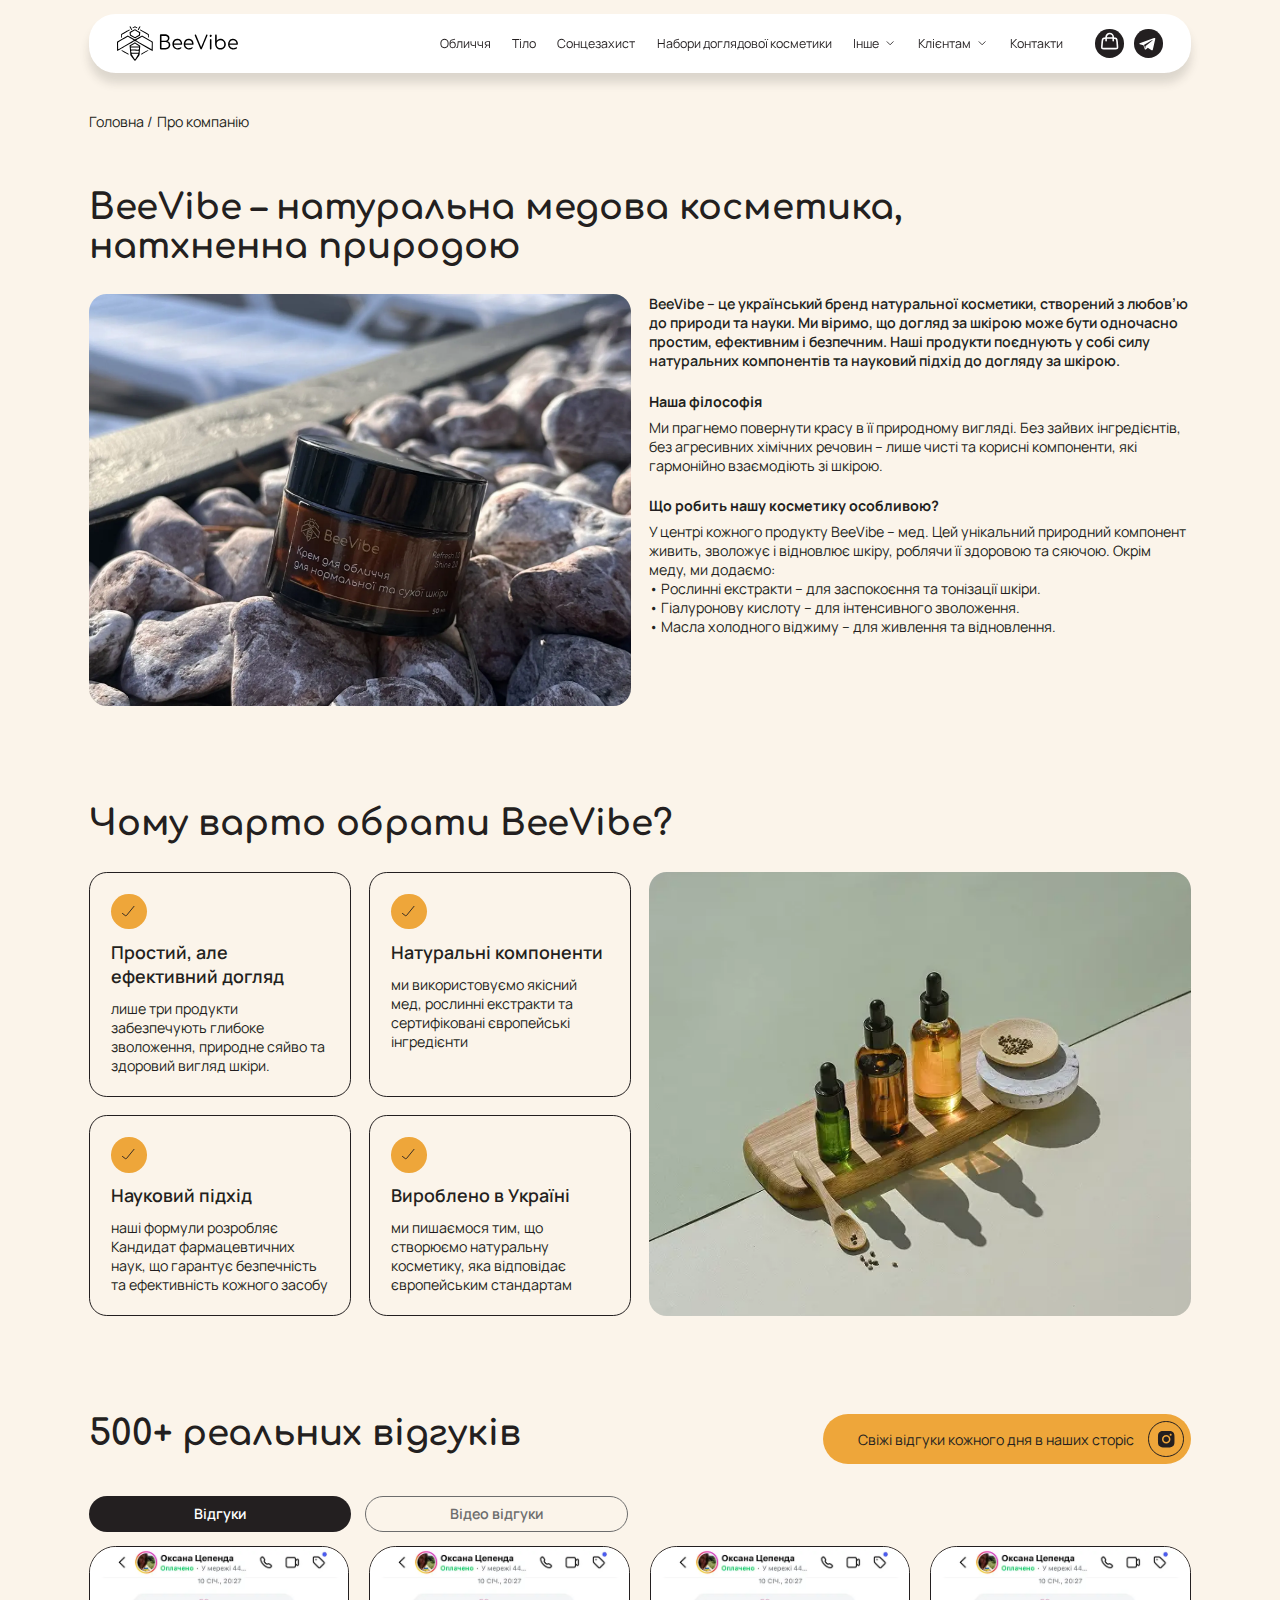
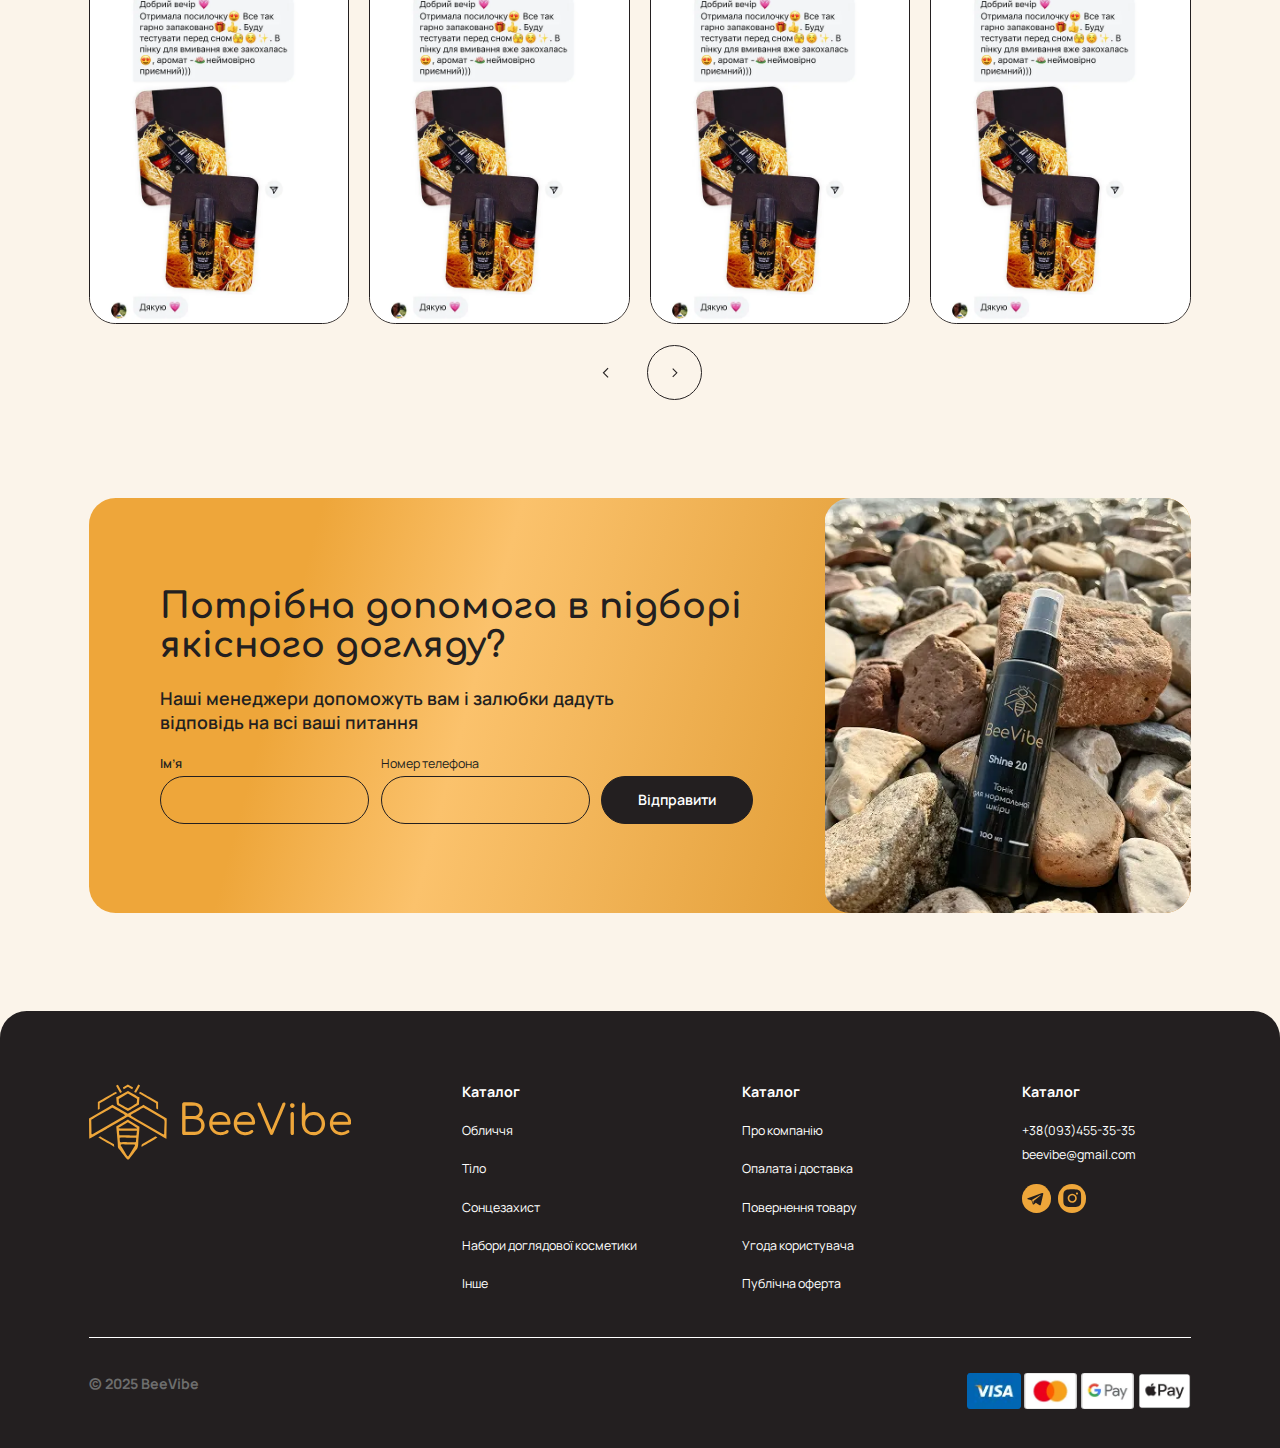
==== commit 77abb8f0: "Add files via upload" ====
--- a/about.html
+++ b/about.html
@@ -6,9 +6,9 @@
 	<meta charset="UTF-8" />
 	<meta name="format-detection" content="telephone=no" />
 	<!-- <style>body{opacity: 0;}</style> -->
-	<link rel="stylesheet" href="css/style.min.css?_v=20250407083836" />
-	<link href="https://fonts.googleapis.com/css?family=Manrope:regular,500,600,700&display=swap&_v=20250407083836" rel="stylesheet" />
-	<link href="https://fonts.googleapis.com/css?family=Comfortaa:500,600,700&display=swap&_v=20250407083836" rel="stylesheet" />
+	<link rel="stylesheet" href="css/style.min.css?_v=20250407125531" />
+	<link href="https://fonts.googleapis.com/css?family=Manrope:regular,500,600,700&display=swap&_v=20250407125531" rel="stylesheet" />
+	<link href="https://fonts.googleapis.com/css?family=Comfortaa:500,600,700&display=swap&_v=20250407125531" rel="stylesheet" />
 	<meta name="viewport" content="width=device-width, initial-scale=1.0" />
 	<script>
 		let path = window.location.pathname
@@ -40,8 +40,8 @@
 								<li class="nav-list">
 									<a href="catalog.html">Набори доглядової косметики</a>
 								</li>
-								<li class="accordion">
-									<div class="accordion-header nav-list flex items-center gap-4">
+								<li class="menu-accordion accordion">
+									<div class="menu-accordion-header accordion-header nav-list flex items-center gap-4">
 										<div>Інше</div>
 										<span class="size-16 transition-transform duration-300 ease-linear">
 											<svg class="size-full duration-300 transition-colors ease-linear fill-transparent stroke-white lg:stroke-black">
@@ -49,7 +49,7 @@
 											</svg>
 										</span>
 									</div>
-									<div class="accordion-content lg:absolute pl-14 lg:pl-0">
+									<div class="menu-accordion-content accordion-content lg:absolute pl-14 lg:pl-0">
 										<div class="pb:14 lg:pb-24 lg:pt-14 lg:bg-white rounded-b-30 w-max">
 											<ul>
 												<li>
@@ -659,8 +659,8 @@
 		</symbol>
 	</svg>
 
-	<script src="js/app.min.js?_v=20250407083836"></script>
-	<script src="js/home.min.js?_v=20250407083836"></script>
+	<script src="js/app.min.js?_v=20250407125531"></script>
+	<script src="js/home.min.js?_v=20250407125531"></script>
 </body>
 
 </html>--- a/css/style.min.css
+++ b/css/style.min.css
@@ -1 +1 @@
-*,::after,::before{--tw-border-spacing-x:0;--tw-border-spacing-y:0;--tw-translate-x:0;--tw-translate-y:0;--tw-rotate:0;--tw-skew-x:0;--tw-skew-y:0;--tw-scale-x:1;--tw-scale-y:1;--tw-scroll-snap-strictness:proximity;--tw-ring-offset-width:0px;--tw-ring-offset-color:#fff;--tw-ring-color:rgb(59 130 246 / 0.5);--tw-ring-offset-shadow:0 0 #0000;--tw-ring-shadow:0 0 #0000;--tw-shadow:0 0 #0000;--tw-shadow-colored:0 0 #0000}::-ms-backdrop{--tw-border-spacing-x:0;--tw-border-spacing-y:0;--tw-translate-x:0;--tw-translate-y:0;--tw-rotate:0;--tw-skew-x:0;--tw-skew-y:0;--tw-scale-x:1;--tw-scale-y:1;--tw-scroll-snap-strictness:proximity;--tw-ring-offset-width:0px;--tw-ring-offset-color:#fff;--tw-ring-color:rgb(59 130 246 / 0.5);--tw-ring-offset-shadow:0 0 #0000;--tw-ring-shadow:0 0 #0000;--tw-shadow:0 0 #0000;--tw-shadow-colored:0 0 #0000}::backdrop{--tw-border-spacing-x:0;--tw-border-spacing-y:0;--tw-translate-x:0;--tw-translate-y:0;--tw-rotate:0;--tw-skew-x:0;--tw-skew-y:0;--tw-scale-x:1;--tw-scale-y:1;--tw-scroll-snap-strictness:proximity;--tw-ring-offset-width:0px;--tw-ring-offset-color:#fff;--tw-ring-color:rgb(59 130 246 / 0.5);--tw-ring-offset-shadow:0 0 #0000;--tw-ring-shadow:0 0 #0000;--tw-shadow:0 0 #0000;--tw-shadow-colored:0 0 #0000}*,::after,::before{box-sizing:border-box;border-width:0;border-style:solid;border-color:currentColor}::after,::before{--tw-content:''}:host,html{line-height:1.5;-webkit-text-size-adjust:100%;-moz-tab-size:4;-o-tab-size:4;tab-size:4;font-family:ui-sans-serif,system-ui,sans-serif,"Apple Color Emoji","Segoe UI Emoji","Segoe UI Symbol","Noto Color Emoji";-webkit-font-feature-settings:normal;font-feature-settings:normal;font-variation-settings:normal;-webkit-tap-highlight-color:transparent}body{margin:0;line-height:inherit}hr{height:0;color:inherit;border-top-width:1px}abbr:where([title]){-webkit-text-decoration:underline dotted;text-decoration:underline dotted}h1,h2,h3,h4,h5,h6{font-size:inherit;font-weight:inherit}a{color:inherit;text-decoration:inherit}b,strong{font-weight:bolder}code,kbd,pre,samp{font-family:ui-monospace,SFMono-Regular,Menlo,Monaco,Consolas,"Liberation Mono","Courier New",monospace;-webkit-font-feature-settings:normal;font-feature-settings:normal;font-variation-settings:normal;font-size:1em}small{font-size:80%}sub,sup{font-size:75%;line-height:0;position:relative;vertical-align:baseline}sub{bottom:-.25em}sup{top:-.5em}table{text-indent:0;border-color:inherit;border-collapse:collapse}button,input,optgroup,select,textarea{font-family:inherit;-webkit-font-feature-settings:inherit;font-feature-settings:inherit;font-variation-settings:inherit;font-size:100%;font-weight:inherit;line-height:inherit;letter-spacing:inherit;color:inherit;margin:0;padding:0}button,select{text-transform:none}button,input:where([type='button']),input:where([type='reset']),input:where([type='submit']){-webkit-appearance:button;background-color:transparent;background-image:none}:-moz-focusring{outline:auto}:-moz-ui-invalid{box-shadow:none}progress{vertical-align:baseline}::-webkit-inner-spin-button,::-webkit-outer-spin-button{height:auto}[type='search']{-webkit-appearance:textfield;outline-offset:-2px}::-webkit-search-decoration{-webkit-appearance:none}::-webkit-file-upload-button{-webkit-appearance:button;font:inherit}summary{display:list-item}blockquote,dd,dl,figure,h1,h2,h3,h4,h5,h6,hr,p,pre{margin:0}fieldset{margin:0;padding:0}legend{padding:0}menu,ol,ul{list-style:none;margin:0;padding:0}dialog{padding:0}textarea{resize:vertical}input::-webkit-input-placeholder,textarea::-webkit-input-placeholder{opacity:1;color:#9ca3af}input:-ms-input-placeholder,textarea:-ms-input-placeholder{opacity:1;color:#9ca3af}input::-ms-input-placeholder,textarea::-ms-input-placeholder{opacity:1;color:#9ca3af}input::placeholder,textarea::placeholder{opacity:1;color:#9ca3af}[role="button"],button{cursor:pointer}:disabled{cursor:default}audio,canvas,embed,iframe,img,object,svg,video{display:block;vertical-align:middle}img,video{max-width:100%;height:auto}[hidden]:where(:not([hidden="until-found"])){display:none}.container{width:100%;margin-right:auto;margin-left:auto;padding-right:var(--container-gap);padding-left:var(--container-gap)}.nav-list{margin-bottom:.12rem;border-radius:.3rem;background-color:transparent;padding-left:.12rem;padding-right:.12rem;padding-top:.08rem;padding-bottom:.08rem;transition-property:color,background-color,border-color,text-decoration-color,fill,stroke;transition-timing-function:cubic-bezier(.4,0,.2,1);transition-duration:.3s;transition-timing-function:linear}.btn-black{border-radius:.3rem;border-width:1px;border-style:solid;border-color:var(--black);background-color:var(--black);padding-top:.08rem;padding-bottom:.08rem;padding-left:.4rem;padding-right:.4rem;font-weight:600;color:var(--white);transition-property:color,background-color,border-color,text-decoration-color,fill,stroke;transition-timing-function:cubic-bezier(.4,0,.2,1);transition-duration:.3s;transition-timing-function:linear;display:flex;align-items:center;justify-content:center}.btn-black:active{background-color:transparent;color:var(--black)}.btn-black-orange{border-radius:.3rem;background-color:var(--black);padding-top:.16rem;padding-bottom:.16rem;padding-left:.4rem;padding-right:.4rem;font-weight:600;color:var(--white);transition-property:color,background-color,border-color,text-decoration-color,fill,stroke;transition-timing-function:cubic-bezier(.4,0,.2,1);transition-duration:.3s;transition-timing-function:linear;display:flex;align-items:center;justify-content:center}.btn-black-orange:active{background-color:var(--orange);color:var(--black)}.btn-outline{border-radius:.2rem;border-width:1px;border-style:solid;border-color:var(--black);padding-left:.12rem;padding-right:.12rem;padding-top:.08rem;padding-bottom:.08rem;transition-property:color,background-color,border-color,text-decoration-color,fill,stroke;transition-timing-function:cubic-bezier(.4,0,.2,1);transition-duration:150ms;transition-timing-function:linear}.slider-btn{position:relative;display:inline-block;width:.4rem;height:.4rem;border-radius:50%;border-width:1px;border-style:solid;border-color:var(--black);padding:.12rem;transition-property:color,background-color,border-color,text-decoration-color,fill,stroke;transition-timing-function:cubic-bezier(.4,0,.2,1);transition-duration:.3s;transition-timing-function:linear}.slider-btn:active{border-color:var(--light-orange);background-color:var(--light-orange)}.visible{visibility:visible}.static{position:static}.fixed{position:fixed}.absolute{position:absolute}.relative{position:relative}.sticky{position:sticky}.-left-\[3\.5rem\]{left:-3.5rem}.-right-\[3\.75rem\]{right:-3.75rem}.-top-6{top:-.06rem}.bottom-40{bottom:.4rem}.left-0{left:0}.left-8{left:.08rem}.left-\[\.22rem\]{left:.22rem}.right-0{right:0}.right-24{right:.24rem}.top-0{top:0}.top-1\/2{top:50%}.top-10{top:.1rem}.top-14{top:.14rem}.top-24{top:.24rem}.top-32{top:.32rem}.top-8{top:.08rem}.z-10{z-index:10}.z-20{z-index:20}.z-30{z-index:30}.z-50{z-index:50}.z-\[100\]{z-index:100}.z-\[90\]{z-index:90}.col-start-1{grid-column-start:1}.col-start-2{grid-column-start:2}.col-end-3{grid-column-end:3}.row-start-1{grid-row-start:1}.row-end-3{grid-row-end:3}.mx-auto{margin-left:auto;margin-right:auto}.mb-10{margin-bottom:.1rem}.mb-12{margin-bottom:.12rem}.mb-14{margin-bottom:.14rem}.mb-16{margin-bottom:.16rem}.mb-20{margin-bottom:.2rem}.mb-24{margin-bottom:.24rem}.mb-32{margin-bottom:.32rem}.mb-36{margin-bottom:.36rem}.mb-4{margin-bottom:.04rem}.mb-40{margin-bottom:.4rem}.mb-8{margin-bottom:.08rem}.mb-\[\.5rem\]{margin-bottom:.5rem}.mb-\[\.64rem\]{margin-bottom:.64rem}.ml-16{margin-left:.16rem}.ml-24{margin-left:.24rem}.ml-26{margin-left:.26rem}.ml-8{margin-left:.08rem}.ml-auto{margin-left:auto}.mr-24{margin-right:.24rem}.mr-6{margin-right:.06rem}.mr-8{margin-right:.08rem}.mt-24{margin-top:.24rem}.mt-\[var\(--header-height\)\]{margin-top:var(--header-height)}.mt-auto{margin-top:auto}.block{display:block}.flex{display:flex}.grid{display:grid}.hidden{display:none}.size-16{width:.16rem;height:.16rem}.size-24{width:.24rem;height:.24rem}.size-32{width:.32rem;height:.32rem}.size-40{width:.4rem;height:.4rem}.size-\[\.48rem\]{width:.48rem;height:.48rem}.size-\[\.62rem\]{width:.62rem;height:.62rem}.size-full{width:100%;height:100%}.h-100{height:1rem}.h-24{height:.24rem}.h-32{height:.32rem}.h-36{height:.36rem}.h-40{height:.4rem}.h-50{height:.5rem}.h-\[\.54rem\]{height:.54rem}.h-\[\.66rem\]{height:.66rem}.h-\[\.6rem\]{height:.6rem}.h-\[0\.54rem\]{height:.54rem}.h-\[2\.18rem\]{height:2.18rem}.h-\[2\.24rem\]{height:2.24rem}.h-\[3\.14rem\]{height:3.14rem}.h-\[3\.26rem\]{height:3.26rem}.h-\[3\.69rem\]{height:3.69rem}.h-\[3\.6rem\]{height:3.6rem}.h-\[4\.57rem\]{height:4.57rem}.h-\[calc\(100vh-\.28rem\)\]{height:calc(100vh - .28rem)}.h-\[var\(--header-height\)\]{height:var(--header-height)}.h-full{height:100%}.h-max{height:-webkit-max-content;height:max-content}.max-h-0{max-height:0}.max-h-\[0\.6rem\]{max-height:.6rem}.min-h-\[4\.08rem\]{min-height:4.08rem}.w-1\/2{width:50%}.w-100{width:1rem}.w-24{width:.24rem}.w-32{width:.32rem}.w-36{width:.36rem}.w-\[\.6rem\]{width:.6rem}.w-\[\.72rem\]{width:.72rem}.w-\[\.79rem\]{width:.79rem}.w-\[1\.16rem\]{width:1.16rem}.w-\[2\.9rem\]{width:2.9rem}.w-\[2rem\]{width:2rem}.w-\[3\.59rem\]{width:3.59rem}.w-full{width:100%}.w-max{width:-webkit-max-content;width:max-content}.\!min-w-0{min-width:0!important}.min-w-0{min-width:0}.min-w-\[\.7rem\]{min-width:.7rem}.max-w-\[10\.45rem\]{max-width:10.45rem}.max-w-\[11\.3rem\]{max-width:11.3rem}.max-w-\[2\.9rem\]{max-width:2.9rem}.max-w-\[4\.65rem\]{max-width:4.65rem}.max-w-\[7\.26rem\]{max-width:7.26rem}.max-w-full{max-width:100%}.max-w-max{max-width:-webkit-max-content;max-width:max-content}.flex-shrink-0{flex-shrink:0}.-translate-y-1\/2{--tw-translate-y:-50%;-webkit-transform:translate(var(--tw-translate-x),var(--tw-translate-y)) rotate(var(--tw-rotate)) skewX(var(--tw-skew-x)) skewY(var(--tw-skew-y)) scaleX(var(--tw-scale-x)) scaleY(var(--tw-scale-y));transform:translate(var(--tw-translate-x),var(--tw-translate-y)) rotate(var(--tw-rotate)) skewX(var(--tw-skew-x)) skewY(var(--tw-skew-y)) scaleX(var(--tw-scale-x)) scaleY(var(--tw-scale-y))}.translate-x-full{--tw-translate-x:100%;-webkit-transform:translate(var(--tw-translate-x),var(--tw-translate-y)) rotate(var(--tw-rotate)) skewX(var(--tw-skew-x)) skewY(var(--tw-skew-y)) scaleX(var(--tw-scale-x)) scaleY(var(--tw-scale-y));transform:translate(var(--tw-translate-x),var(--tw-translate-y)) rotate(var(--tw-rotate)) skewX(var(--tw-skew-x)) skewY(var(--tw-skew-y)) scaleX(var(--tw-scale-x)) scaleY(var(--tw-scale-y))}.-rotate-90{--tw-rotate:-90deg;-webkit-transform:translate(var(--tw-translate-x),var(--tw-translate-y)) rotate(var(--tw-rotate)) skewX(var(--tw-skew-x)) skewY(var(--tw-skew-y)) scaleX(var(--tw-scale-x)) scaleY(var(--tw-scale-y));transform:translate(var(--tw-translate-x),var(--tw-translate-y)) rotate(var(--tw-rotate)) skewX(var(--tw-skew-x)) skewY(var(--tw-skew-y)) scaleX(var(--tw-scale-x)) scaleY(var(--tw-scale-y))}.rotate-90{--tw-rotate:90deg;-webkit-transform:translate(var(--tw-translate-x),var(--tw-translate-y)) rotate(var(--tw-rotate)) skewX(var(--tw-skew-x)) skewY(var(--tw-skew-y)) scaleX(var(--tw-scale-x)) scaleY(var(--tw-scale-y));transform:translate(var(--tw-translate-x),var(--tw-translate-y)) rotate(var(--tw-rotate)) skewX(var(--tw-skew-x)) skewY(var(--tw-skew-y)) scaleX(var(--tw-scale-x)) scaleY(var(--tw-scale-y))}.rotate-\[225deg\]{--tw-rotate:225deg;-webkit-transform:translate(var(--tw-translate-x),var(--tw-translate-y)) rotate(var(--tw-rotate)) skewX(var(--tw-skew-x)) skewY(var(--tw-skew-y)) scaleX(var(--tw-scale-x)) scaleY(var(--tw-scale-y));transform:translate(var(--tw-translate-x),var(--tw-translate-y)) rotate(var(--tw-rotate)) skewX(var(--tw-skew-x)) skewY(var(--tw-skew-y)) scaleX(var(--tw-scale-x)) scaleY(var(--tw-scale-y))}.transform{-webkit-transform:translate(var(--tw-translate-x),var(--tw-translate-y)) rotate(var(--tw-rotate)) skewX(var(--tw-skew-x)) skewY(var(--tw-skew-y)) scaleX(var(--tw-scale-x)) scaleY(var(--tw-scale-y));transform:translate(var(--tw-translate-x),var(--tw-translate-y)) rotate(var(--tw-rotate)) skewX(var(--tw-skew-x)) skewY(var(--tw-skew-y)) scaleX(var(--tw-scale-x)) scaleY(var(--tw-scale-y))}.cursor-pointer{cursor:pointer}.resize{resize:both}.grid-cols-2{grid-template-columns:repeat(2,minmax(0,1fr))}.grid-cols-\[1fr\2c 0\.42rem\]{grid-template-columns:1fr .42rem}.grid-cols-\[1fr\2c 3fr\]{grid-template-columns:1fr 3fr}.grid-cols-\[1rem\2c 1fr\]{grid-template-columns:1rem 1fr}.grid-cols-\[3fr\2c 1fr\2c 1fr\]{grid-template-columns:3fr 1fr 1fr}.flex-col{flex-direction:column}.flex-wrap{flex-wrap:wrap}.items-end{align-items:flex-end}.items-center{align-items:center}.justify-end{justify-content:flex-end}.justify-center{justify-content:center}.justify-between{justify-content:space-between}.gap-10{gap:.1rem}.gap-12{gap:.12rem}.gap-14{gap:.14rem}.gap-16{gap:.16rem}.gap-20{gap:.2rem}.gap-24{gap:.24rem}.gap-4{gap:.04rem}.gap-40{gap:.4rem}.gap-8{gap:.08rem}.gap-x-16{-webkit-column-gap:.16rem;-moz-column-gap:.16rem;column-gap:.16rem}.gap-x-24{-webkit-column-gap:.24rem;-moz-column-gap:.24rem;column-gap:.24rem}.gap-x-8{-webkit-column-gap:.08rem;-moz-column-gap:.08rem;column-gap:.08rem}.gap-y-20{row-gap:.2rem}.gap-y-24{row-gap:.24rem}.gap-y-40{row-gap:.4rem}.self-end{align-self:flex-end}.overflow-hidden{overflow:hidden}.overflow-x-scroll{overflow-x:scroll}.overflow-y-scroll{overflow-y:scroll}.rounded{border-radius:50%}.rounded-20{border-radius:.2rem}.rounded-30{border-radius:.3rem}.rounded-8{border-radius:.08rem}.rounded-\[\.15rem\]{border-radius:.15rem}.rounded-\[\.2rem\]{border-radius:.2rem}.rounded-\[3px\]{border-radius:3px}.rounded-b-30{border-bottom-right-radius:.3rem;border-bottom-left-radius:.3rem}.rounded-l-30{border-top-left-radius:.3rem;border-bottom-left-radius:.3rem}.rounded-r-30{border-top-right-radius:.3rem;border-bottom-right-radius:.3rem}.rounded-t-30{border-top-left-radius:.3rem;border-top-right-radius:.3rem}.border{border-width:1px}.border-b{border-bottom-width:1px}.border-t{border-top-width:1px}.border-solid{border-style:solid}.border-black{border-color:var(--black)}.border-gray{border-color:var(--gray)}.border-white{border-color:var(--white)}.bg-bg{background-color:var(--bg)}.bg-black{background-color:var(--black)}.bg-khaki{background-color:var(--khaki)}.bg-light-orange{background-color:var(--light-orange)}.bg-orange{background-color:var(--orange)}.bg-red{background-color:var(--red)}.bg-transparent{background-color:transparent}.bg-white{background-color:var(--white)}.fill-black{fill:var(--black)}.fill-none{fill:none}.fill-orange{fill:var(--orange)}.fill-transparent{fill:transparent}.fill-white{fill:var(--white)}.stroke-black{stroke:var(--black)}.stroke-white{stroke:var(--white)}.stroke-2{stroke-width:2}.object-contain{-o-object-fit:contain;object-fit:contain}.\!object-cover{-o-object-fit:cover!important;object-fit:cover!important}.object-cover{-o-object-fit:cover;object-fit:cover}.object-center{-o-object-position:center;object-position:center}.p-12{padding:.12rem}.p-24{padding:.24rem}.p-4{padding:.04rem}.p-8{padding:.08rem}.px-12{padding-left:.12rem;padding-right:.12rem}.px-16{padding-left:.16rem;padding-right:.16rem}.px-20{padding-left:.2rem;padding-right:.2rem}.px-24{padding-left:.24rem;padding-right:.24rem}.px-4{padding-left:.04rem;padding-right:.04rem}.px-40{padding-left:.4rem;padding-right:.4rem}.px-8{padding-left:.08rem;padding-right:.08rem}.py-10{padding-top:.1rem;padding-bottom:.1rem}.py-12{padding-top:.12rem;padding-bottom:.12rem}.py-14{padding-top:.14rem;padding-bottom:.14rem}.py-20{padding-top:.2rem;padding-bottom:.2rem}.py-24{padding-top:.24rem;padding-bottom:.24rem}.py-8{padding-top:.08rem;padding-bottom:.08rem}.py-\[\.54rem\]{padding-top:.54rem;padding-bottom:.54rem}.pb-12{padding-bottom:.12rem}.pb-16{padding-bottom:.16rem}.pb-24{padding-bottom:.24rem}.pb-32{padding-bottom:.32rem}.pb-6{padding-bottom:.06rem}.pb-\[\.4rem\]{padding-bottom:.4rem}.pl-14{padding-left:.14rem}.pl-24{padding-left:.24rem}.pl-\[var\(--container-gap\)\]{padding-left:var(--container-gap)}.pr-16{padding-right:.16rem}.pr-8{padding-right:.08rem}.pr-\[var\(--container-gap\)\]{padding-right:var(--container-gap)}.pt-24{padding-top:.24rem}.pt-32{padding-top:.32rem}.pt-40{padding-top:.4rem}.pt-50{padding-top:.5rem}.pt-6{padding-top:.06rem}.pt-8{padding-top:.08rem}.pt-\[\.56rem\]{padding-top:.56rem}.pt-\[76\%\]{padding-top:76%}.pt-\[87\%\]{padding-top:87%}.pt-\[90\%\]{padding-top:90%}.pt-\[97\%\]{padding-top:97%}.pt-\[var\(--header-height\)\]{padding-top:var(--header-height)}.text-center{text-align:center}.text-l{font-size:var(--txt-l)}.text-m{font-size:var(--txt-m)}.text-s{font-size:var(--txt-s)}.font-bold{font-weight:700}.font-medium{font-weight:500}.font-semibold{font-weight:600}.uppercase{text-transform:uppercase}.leading-snug{line-height:1.375}.\!text-white{color:var(--white)!important}.text-black{color:var(--black)}.text-gray{color:var(--gray)}.text-red{color:var(--red)}.text-white{color:var(--white)}.line-through{text-decoration-line:line-through}.opacity-0{opacity:0}.outline{outline-style:solid}.blur{--tw-blur:blur(8px);-webkit-filter:var(--tw-blur) var(--tw-brightness) var(--tw-contrast) var(--tw-grayscale) var(--tw-hue-rotate) var(--tw-invert) var(--tw-saturate) var(--tw-sepia) var(--tw-drop-shadow);filter:var(--tw-blur) var(--tw-brightness) var(--tw-contrast) var(--tw-grayscale) var(--tw-hue-rotate) var(--tw-invert) var(--tw-saturate) var(--tw-sepia) var(--tw-drop-shadow)}.filter{-webkit-filter:var(--tw-blur) var(--tw-brightness) var(--tw-contrast) var(--tw-grayscale) var(--tw-hue-rotate) var(--tw-invert) var(--tw-saturate) var(--tw-sepia) var(--tw-drop-shadow);filter:var(--tw-blur) var(--tw-brightness) var(--tw-contrast) var(--tw-grayscale) var(--tw-hue-rotate) var(--tw-invert) var(--tw-saturate) var(--tw-sepia) var(--tw-drop-shadow)}.transition{transition-property:color,background-color,border-color,text-decoration-color,fill,stroke,opacity,box-shadow,backdrop-filter,-webkit-transform,-webkit-filter;transition-property:color,background-color,border-color,text-decoration-color,fill,stroke,opacity,box-shadow,transform,filter,backdrop-filter;transition-property:color,background-color,border-color,text-decoration-color,fill,stroke,opacity,box-shadow,transform,filter,backdrop-filter,-webkit-transform,-webkit-filter;transition-timing-function:cubic-bezier(.4,0,.2,1);transition-duration:150ms}.transition-\[max-height\]{transition-property:max-height;transition-timing-function:cubic-bezier(.4,0,.2,1);transition-duration:150ms}.transition-colors{transition-property:color,background-color,border-color,text-decoration-color,fill,stroke;transition-timing-function:cubic-bezier(.4,0,.2,1);transition-duration:150ms}.transition-opacity{transition-property:opacity;transition-timing-function:cubic-bezier(.4,0,.2,1);transition-duration:150ms}.transition-transform{transition-property:-webkit-transform;transition-property:transform;transition-property:transform,-webkit-transform;transition-timing-function:cubic-bezier(.4,0,.2,1);transition-duration:150ms}.duration-300{transition-duration:.3s}.duration-500{transition-duration:.5s}.ease-linear{transition-timing-function:linear}.flex-center{display:flex;align-items:center;justify-content:center}.orange-gradient{background:var(--orange-gradient)}.box-shadow{box-shadow:0 10px 10px 0 rgba(49,45,43,.15)}.h1,h1{font-size:var(--font-size-h1);font-family:Comfortaa;font-weight:700}.h2,h2{font-size:var(--font-size-h2);font-family:Comfortaa;font-weight:700}.h3,h3{font-size:var(--font-size-h3)}.h4,h4{font-size:var(--font-size-h4)}.header-hidden{-webkit-transform:translateY(-100%);transform:translateY(-100%)}.swiper-pagination-bullet{background:rgba(0,0,0,0)!important;border:var(--black) 1px solid!important;opacity:1!important;width:.12rem!important;height:.12rem!important}.swiper-pagination-bullet-active{background:var(--black)!important}.swiper-button-disabled{border:none;pointer-events:none}html{font-size:6.9444444444vw}:root{--font-size-h1:0.32rem;--font-size-h2:0.28rem;--font-size-h3:0.24rem;--font-size-h4:0.18rem;--txt-l:0.18rem;--txt-m:0.16rem;--txt-s:0.14rem}:root{--bg:#fbf4ea;--white:#fff;--black:#231f20;--orange:#eea63a;--light-orange:#f3c580;--khaki:#a8a77a;--gray:#6d6d6d;--red:#f33d46;--error:#f33d46;--orange-gradient:linear-gradient( 105deg, #eea63a 19.39%, #fbc26c 35.82%, #df9930 75.6% );--header-height:0.84rem;--header-height-decrement:-0.84rem;--container-gap:0.16rem}*{padding:0;margin:0;border:0;box-sizing:border-box}button,span{color:inherit}*:after,*:before{box-sizing:border-box}:active,:focus{outline:0}a:active,a:focus{outline:0}html{min-height:100vh;scroll-padding:var(--header-height)}h1,h2,h3,h4,h5,h6,label,p{margin:0}button,input,textarea{-webkit-appearance:none;appearance:none;font-family:inherit}input::-ms-clear{display:none}input,select,textarea{cursor:pointer}ul{list-style:none;margin-bottom:0;padding:0}button{border:none;outline:0;background:rgba(0,0,0,0);cursor:pointer}button::-moz-focus-inner{padding:0;border:0}.page-container{min-height:100vh;position:relative;overflow:clip;display:flex;flex-direction:column}main{flex-grow:1}#loom-companion-mv3{display:none}footer{flex-shrink:0}::-webkit-scrollbar{width:0;height:0}.icon{width:100%;height:100%;display:inline-block;transition:all .3s linear}.image{position:relative}.image img{position:absolute;width:100%;height:100%;top:0;left:0;-o-object-fit:cover;object-fit:cover;-o-object-position:center;object-position:center;transition:all .35s linear}a{color:inherit;text-decoration:none;display:inline-block;transition:color .35s linear}a:visited{text-decoration:none}.video{position:relative;padding-bottom:56.25%;height:0;overflow:hidden;z-index:1}.video embed,.video iframe,.video object{position:absolute;top:0;left:0;right:0;bottom:0;width:100%;height:100%;border-width:0;outline-width:0}.disabled,[disabled]{pointer-events:none}body{margin:0;font-family:Manrope;font-weight:400;font-size:var(--txt-m);color:var(--black);line-height:normal;position:relative;min-height:100vh;height:100vh;width:100%;background:var(--bg);-ms-scroll-chaining:none;overscroll-behavior:none;min-height:-webkit-fill-available}body::before{content:"";position:absolute;top:0;right:0;bottom:0;left:0;background:rgba(16,17,19,.2);-webkit-transform:translateZ(0);transform:translateZ(0);opacity:0;visibility:hidden;backdrop-filter:blur(.05rem);-webkit-backface-visibility:hidden;-webkit-perspective:1000;-webkit-transform:translate(0) translate3d(0,0,0) translateZ(0);transform:translate(0) translate3d(0,0,0) translateZ(0);z-index:40}body.fixed::before,body.overlay::before{opacity:1;z-index:10}body.overlay::before{z-index:8}body.active{overflow:hidden;touch-action:none}body.active::before{opacity:1;visibility:visible}.dropdown .dropdown__content{visibility:hidden}.dropdown.active .dropdown__btn .dropdown__icon svg{-webkit-transform:scale(1,-1);transform:scale(1,-1)}.dropdown.active .dropdown__content{visibility:visible;opacity:1}.dropdown__item.active{pointer-events:none;opacity:.3}.projects-filter input:checked+span{background:var(--light-orange);border-color:var(--light-orange)}.projects-filter input:checked+span svg{stroke:var(--black)}.projects-filter.active{-webkit-transform:translateX(3.5rem);transform:translateX(3.5rem)}.filter-btn.active svg{-webkit-transform:scale(-1,1);transform:scale(-1,1)}.tab__button.active{background:var(--black);border:var(--black);color:var(--white);pointer-events:none;opacity:1}.tab__content.active{z-index:10;opacity:1}input::-webkit-inner-spin-button,input::-webkit-outer-spin-button{-webkit-appearance:none;margin:0}input[type=number]{-moz-appearance:textfield}.tabs-customize .content-customize{max-height:0;transition:max-height .3s ease-out}.tabs-customize .btn-customize.active{background-color:var(--orange);border-color:var(--orange)}.range__value div{background:rgba(0,0,0,0);border:1px solid var(--white);border-radius:.09rem;-webkit-appearance:none;appearance:none;color:#0b0b0b;font-size:.14rem;line-height:.36rem;height:.36rem;text-align:center}.range__value div[data-price=min]{position:relative}.range__control{position:relative;padding:0 2px;min-height:.12rem}input[type=range]::-webkit-slider-thumb{-webkit-appearance:none;pointer-events:all;width:.12rem;height:.12rem;background-color:var(--white);border-radius:50%;border:1.5px solid var(--white);cursor:pointer;-webkit-transition:all .3s linear;transition:all .3s linear}input[type=range]::-moz-range-thumb{-webkit-appearance:none;pointer-events:all;width:.12rem;height:.12rem;background-color:var(--white);border-radius:50%;cursor:pointer}input[type=range]::-webkit-slider-thumb:hover{background-color:var(--white)}input[type=range]::-webkit-slider-thumb:active{background-color:var(--white)}input[type=number]::-webkit-inner-spin-button,input[type=number]::-webkit-outer-spin-button{opacity:0}input[type=range]{-webkit-appearance:none;appearance:none;height:2px;left:2px;right:2px;position:absolute;background-color:var(--white);pointer-events:none}input[type=range]::after,input[type=range]::before{width:2px;height:2px;top:0;background-color:var(--white);content:"";position:absolute;border-radius:50%}input[type=range]::before{left:-1px}input[type=range]::after{right:-1px}#fromSlider{height:0;z-index:1}.header,header{position:fixed}.header::before,header::before{content:"";position:absolute;top:0;right:0;left:0;bottom:0;background-color:rgba(0,0,0,0);transition:background-color .6s ease-in;z-index:-1;opacity:.9}.header.active .menu,header.active .menu{-webkit-transform:translateX(-3.75rem);transform:translateX(-3.75rem);color:#fff}.header.active .menu .nav-list.active,header.active .menu .nav-list.active{background:var(--orange);color:var(--black)}.header.active .active-none,header.active .active-none{display:none!important}.burger{height:.32rem;width:.32rem;background:var(--black);border-radius:50%;color:inherit;cursor:pointer;z-index:4;display:flex;align-items:center;justify-content:center;transition:border .3s}.burger:focus{outline:0}.burger .line{display:block;position:relative;height:2px;width:.16rem}.burger .line span{position:absolute;display:block;background-color:var(--white);border-radius:2px;width:.12rem;height:2px;transition:background-color .3s}.burger .line:after,.burger .line:before{content:"";display:block;position:absolute;left:0;width:.16rem;height:100%;background-color:var(--white);border-radius:2px;transition:background-color .3s,-webkit-transform;transition:transform,background-color .3s;transition:transform,background-color .3s,-webkit-transform}.burger .line:before{-webkit-transform:translate(0,-.04rem);transform:translate(0,-.04rem)}.burger .line:after{-webkit-transform:translate(0,.04rem);transform:translate(0,.04rem);width:.08rem}.burger.active{background:rgba(0,0,0,0);border:var(--white) 1px solid;z-index:100}.burger.active .line{background-color:rgba(0,0,0,0)}.burger.active .line span{background-color:rgba(0,0,0,0)}.burger.active .line:before{-webkit-transform:rotate(45deg);transform:rotate(45deg);height:1px}.burger.active .line:after{-webkit-transform:rotate(-45deg);transform:rotate(-45deg);height:1px;width:.16rem}.form-item{display:flex;flex-direction:column;font-size:.14rem;position:relative}.form-item input,.form-item textarea{transition:background-color .35s linear,border-color .35s linear,color .35s linear;width:100%;cursor:text}.form-item textarea{resize:none;height:1.8rem}.form-item.disabled input,.form-item.disabled textarea{pointer-events:none;opacity:.75}.form-item.invalid{color:var(--error)}.form-item.invalid input,.form-item.invalid textarea{border-color:var(--error)}.form-item.invalid .invalid{opacity:1;visibility:visible;width:.16rem}.form-item__message{padding-top:.02rem;position:absolute;height:.22rem;line-height:.16rem;font-size:.12rem;bottom:-.22rem}input.disabled{opacity:.8}.modal{width:100vw;position:fixed;top:0;left:0;z-index:100;height:100vh;height:calc(var(--vh,1vh)*100);display:flex;align-items:center;justify-content:end;padding:.65rem 0;transition:all .3s}.modal::before{width:100%;height:100%;top:0;left:0;content:"";position:absolute;background:rgba(49,45,43,.3);backdrop-filter:blur(.05rem);-webkit-backface-visibility:hidden;-webkit-perspective:1000;-webkit-transform:translate3d(0,0,0) translateZ(0);transform:translate3d(0,0,0) translateZ(0)}.modal.hide{opacity:0;visibility:hidden}.modal.hide .modal__body{padding:0}.modal.hide .modal__wrapper{opacity:0;visibility:hidden}.modal.show{opacity:1;visibility:visible;transition:opacity .3s}.modal__close{z-index:5;cursor:pointer;-webkit-transform:rotate(0);transform:rotate(0);transition:background-color .35s linear;border:var(--white) solid 1px}.modal__close:hover{background:var(--white)}.modal__close:hover svg{stroke:var(--green)}.modal__content{background:var(--accent-gradient)}.accordion-header{cursor:pointer}.accordion-header span:after{height:.2rem;transition:height .3s ease-out}.accordion-header.active{background:var(--light-orange);color:var(--black)}.accordion-header.active span{-webkit-transform:scale(1,-1);transform:scale(1,-1)}.accordion-header.active span svg{stroke:var(--black)}.accordion-content{max-height:0;height:100%;overflow:hidden;transition:max-height .3s ease-out}.accordion-filter-header{cursor:pointer}.accordion-filter-header.active svg{-webkit-transform:scale(1,-1);transform:scale(1,-1)}.accordion-filter-content{max-height:0;height:100%;overflow:hidden;transition:max-height .3s ease-out}.video_wrapper .video_img,.video_wrapper .video_play{transition:opacity .3s ease-in-out}.video_wrapper .video_img::before{z-index:1;background:linear-gradient(0deg,rgba(49,45,43,.5) 0,rgba(49,45,43,.5) 100%),no-repeat}.video_wrapper.active .video_img,.video_wrapper.active .video_play{opacity:0;z-index:-1;visibility:hidden}.volume-btn.active{border-color:var(--orange);background:var(--orange)}.before\:absolute::before{content:var(--tw-content);position:absolute}.before\:left-1\/2::before{content:var(--tw-content);left:50%}.before\:top-1\/2::before{content:var(--tw-content);top:50%}.before\:h-\[1px\]::before{content:var(--tw-content);height:1px}.before\:w-14::before{content:var(--tw-content);width:.14rem}.before\:w-16::before{content:var(--tw-content);width:.16rem}.before\:-translate-x-1\/2::before{content:var(--tw-content);--tw-translate-x:-50%;-webkit-transform:translate(var(--tw-translate-x),var(--tw-translate-y)) rotate(var(--tw-rotate)) skewX(var(--tw-skew-x)) skewY(var(--tw-skew-y)) scaleX(var(--tw-scale-x)) scaleY(var(--tw-scale-y));transform:translate(var(--tw-translate-x),var(--tw-translate-y)) rotate(var(--tw-rotate)) skewX(var(--tw-skew-x)) skewY(var(--tw-skew-y)) scaleX(var(--tw-scale-x)) scaleY(var(--tw-scale-y))}.before\:-translate-y-1\/2::before{content:var(--tw-content);--tw-translate-y:-50%;-webkit-transform:translate(var(--tw-translate-x),var(--tw-translate-y)) rotate(var(--tw-rotate)) skewX(var(--tw-skew-x)) skewY(var(--tw-skew-y)) scaleX(var(--tw-scale-x)) scaleY(var(--tw-scale-y));transform:translate(var(--tw-translate-x),var(--tw-translate-y)) rotate(var(--tw-rotate)) skewX(var(--tw-skew-x)) skewY(var(--tw-skew-y)) scaleX(var(--tw-scale-x)) scaleY(var(--tw-scale-y))}.before\:rotate-45::before{content:var(--tw-content);--tw-rotate:45deg;-webkit-transform:translate(var(--tw-translate-x),var(--tw-translate-y)) rotate(var(--tw-rotate)) skewX(var(--tw-skew-x)) skewY(var(--tw-skew-y)) scaleX(var(--tw-scale-x)) scaleY(var(--tw-scale-y));transform:translate(var(--tw-translate-x),var(--tw-translate-y)) rotate(var(--tw-rotate)) skewX(var(--tw-skew-x)) skewY(var(--tw-skew-y)) scaleX(var(--tw-scale-x)) scaleY(var(--tw-scale-y))}.before\:bg-black::before{content:var(--tw-content);background-color:var(--black)}.before\:transition-colors::before{content:var(--tw-content);transition-property:color,background-color,border-color,text-decoration-color,fill,stroke;transition-timing-function:cubic-bezier(.4,0,.2,1);transition-duration:150ms}.before\:duration-300::before{content:var(--tw-content);transition-duration:.3s}.after\:absolute::after{content:var(--tw-content);position:absolute}.after\:left-1\/2::after{content:var(--tw-content);left:50%}.after\:top-1\/2::after{content:var(--tw-content);top:50%}.after\:h-14::after{content:var(--tw-content);height:.14rem}.after\:h-16::after{content:var(--tw-content);height:.16rem}.after\:w-\[1px\]::after{content:var(--tw-content);width:1px}.after\:-translate-x-1\/2::after{content:var(--tw-content);--tw-translate-x:-50%;-webkit-transform:translate(var(--tw-translate-x),var(--tw-translate-y)) rotate(var(--tw-rotate)) skewX(var(--tw-skew-x)) skewY(var(--tw-skew-y)) scaleX(var(--tw-scale-x)) scaleY(var(--tw-scale-y));transform:translate(var(--tw-translate-x),var(--tw-translate-y)) rotate(var(--tw-rotate)) skewX(var(--tw-skew-x)) skewY(var(--tw-skew-y)) scaleX(var(--tw-scale-x)) scaleY(var(--tw-scale-y))}.after\:-translate-y-1\/2::after{content:var(--tw-content);--tw-translate-y:-50%;-webkit-transform:translate(var(--tw-translate-x),var(--tw-translate-y)) rotate(var(--tw-rotate)) skewX(var(--tw-skew-x)) skewY(var(--tw-skew-y)) scaleX(var(--tw-scale-x)) scaleY(var(--tw-scale-y));transform:translate(var(--tw-translate-x),var(--tw-translate-y)) rotate(var(--tw-rotate)) skewX(var(--tw-skew-x)) skewY(var(--tw-skew-y)) scaleX(var(--tw-scale-x)) scaleY(var(--tw-scale-y))}.after\:rotate-45::after{content:var(--tw-content);--tw-rotate:45deg;-webkit-transform:translate(var(--tw-translate-x),var(--tw-translate-y)) rotate(var(--tw-rotate)) skewX(var(--tw-skew-x)) skewY(var(--tw-skew-y)) scaleX(var(--tw-scale-x)) scaleY(var(--tw-scale-y));transform:translate(var(--tw-translate-x),var(--tw-translate-y)) rotate(var(--tw-rotate)) skewX(var(--tw-skew-x)) skewY(var(--tw-skew-y)) scaleX(var(--tw-scale-x)) scaleY(var(--tw-scale-y))}.after\:bg-black::after{content:var(--tw-content);background-color:var(--black)}.last\:pointer-events-none:last-child{pointer-events:none}.last\:mb-0:last-child{margin-bottom:0}.hover\:scale-\[1\.03\]:hover{--tw-scale-x:1.03;--tw-scale-y:1.03;-webkit-transform:translate(var(--tw-translate-x),var(--tw-translate-y)) rotate(var(--tw-rotate)) skewX(var(--tw-skew-x)) skewY(var(--tw-skew-y)) scaleX(var(--tw-scale-x)) scaleY(var(--tw-scale-y));transform:translate(var(--tw-translate-x),var(--tw-translate-y)) rotate(var(--tw-rotate)) skewX(var(--tw-skew-x)) skewY(var(--tw-skew-y)) scaleX(var(--tw-scale-x)) scaleY(var(--tw-scale-y))}.hover\:scale-\[1\.15\]:hover{--tw-scale-x:1.15;--tw-scale-y:1.15;-webkit-transform:translate(var(--tw-translate-x),var(--tw-translate-y)) rotate(var(--tw-rotate)) skewX(var(--tw-skew-x)) skewY(var(--tw-skew-y)) scaleX(var(--tw-scale-x)) scaleY(var(--tw-scale-y));transform:translate(var(--tw-translate-x),var(--tw-translate-y)) rotate(var(--tw-rotate)) skewX(var(--tw-skew-x)) skewY(var(--tw-skew-y)) scaleX(var(--tw-scale-x)) scaleY(var(--tw-scale-y))}.hover\:border-black:hover{border-color:var(--black)}.hover\:bg-black:hover{background-color:var(--black)}.hover\:text-orange:hover{color:var(--orange)}.hover\:text-white:hover{color:var(--white)}.group:hover .group-hover\:border-black{border-color:var(--black)}.group:hover .group-hover\:border-light-orange{border-color:var(--light-orange)}.group:hover .group-hover\:border-white{border-color:var(--white)}.group:hover .group-hover\:bg-light-orange{background-color:var(--light-orange)}.group:hover .group-hover\:fill-black{fill:var(--black)}.group:hover .group-hover\:fill-white{fill:var(--white)}.group:hover .group-hover\:stroke-black{stroke:var(--black)}[data-aos][data-aos][data-aos-duration="50"],body[data-aos-duration="50"] [data-aos]{transition-duration:50ms}[data-aos][data-aos][data-aos-delay="50"],body[data-aos-delay="50"] [data-aos]{transition-delay:0}[data-aos][data-aos][data-aos-delay="50"].aos-animate,body[data-aos-delay="50"] [data-aos].aos-animate{transition-delay:50ms}[data-aos][data-aos][data-aos-duration="100"],body[data-aos-duration="100"] [data-aos]{transition-duration:.1s}[data-aos][data-aos][data-aos-delay="100"],body[data-aos-delay="100"] [data-aos]{transition-delay:0}[data-aos][data-aos][data-aos-delay="100"].aos-animate,body[data-aos-delay="100"] [data-aos].aos-animate{transition-delay:.1s}[data-aos][data-aos][data-aos-duration="150"],body[data-aos-duration="150"] [data-aos]{transition-duration:.15s}[data-aos][data-aos][data-aos-delay="150"],body[data-aos-delay="150"] [data-aos]{transition-delay:0}[data-aos][data-aos][data-aos-delay="150"].aos-animate,body[data-aos-delay="150"] [data-aos].aos-animate{transition-delay:.15s}[data-aos][data-aos][data-aos-duration="200"],body[data-aos-duration="200"] [data-aos]{transition-duration:.2s}[data-aos][data-aos][data-aos-delay="200"],body[data-aos-delay="200"] [data-aos]{transition-delay:0}[data-aos][data-aos][data-aos-delay="200"].aos-animate,body[data-aos-delay="200"] [data-aos].aos-animate{transition-delay:.2s}[data-aos][data-aos][data-aos-duration="250"],body[data-aos-duration="250"] [data-aos]{transition-duration:.25s}[data-aos][data-aos][data-aos-delay="250"],body[data-aos-delay="250"] [data-aos]{transition-delay:0}[data-aos][data-aos][data-aos-delay="250"].aos-animate,body[data-aos-delay="250"] [data-aos].aos-animate{transition-delay:.25s}[data-aos][data-aos][data-aos-duration="300"],body[data-aos-duration="300"] [data-aos]{transition-duration:.3s}[data-aos][data-aos][data-aos-delay="300"],body[data-aos-delay="300"] [data-aos]{transition-delay:0}[data-aos][data-aos][data-aos-delay="300"].aos-animate,body[data-aos-delay="300"] [data-aos].aos-animate{transition-delay:.3s}[data-aos][data-aos][data-aos-duration="350"],body[data-aos-duration="350"] [data-aos]{transition-duration:.35s}[data-aos][data-aos][data-aos-delay="350"],body[data-aos-delay="350"] [data-aos]{transition-delay:0}[data-aos][data-aos][data-aos-delay="350"].aos-animate,body[data-aos-delay="350"] [data-aos].aos-animate{transition-delay:.35s}[data-aos][data-aos][data-aos-duration="400"],body[data-aos-duration="400"] [data-aos]{transition-duration:.4s}[data-aos][data-aos][data-aos-delay="400"],body[data-aos-delay="400"] [data-aos]{transition-delay:0}[data-aos][data-aos][data-aos-delay="400"].aos-animate,body[data-aos-delay="400"] [data-aos].aos-animate{transition-delay:.4s}[data-aos][data-aos][data-aos-duration="450"],body[data-aos-duration="450"] [data-aos]{transition-duration:.45s}[data-aos][data-aos][data-aos-delay="450"],body[data-aos-delay="450"] [data-aos]{transition-delay:0}[data-aos][data-aos][data-aos-delay="450"].aos-animate,body[data-aos-delay="450"] [data-aos].aos-animate{transition-delay:.45s}[data-aos][data-aos][data-aos-duration="500"],body[data-aos-duration="500"] [data-aos]{transition-duration:.5s}[data-aos][data-aos][data-aos-delay="500"],body[data-aos-delay="500"] [data-aos]{transition-delay:0}[data-aos][data-aos][data-aos-delay="500"].aos-animate,body[data-aos-delay="500"] [data-aos].aos-animate{transition-delay:.5s}[data-aos][data-aos][data-aos-duration="550"],body[data-aos-duration="550"] [data-aos]{transition-duration:.55s}[data-aos][data-aos][data-aos-delay="550"],body[data-aos-delay="550"] [data-aos]{transition-delay:0}[data-aos][data-aos][data-aos-delay="550"].aos-animate,body[data-aos-delay="550"] [data-aos].aos-animate{transition-delay:.55s}[data-aos][data-aos][data-aos-duration="600"],body[data-aos-duration="600"] [data-aos]{transition-duration:.6s}[data-aos][data-aos][data-aos-delay="600"],body[data-aos-delay="600"] [data-aos]{transition-delay:0}[data-aos][data-aos][data-aos-delay="600"].aos-animate,body[data-aos-delay="600"] [data-aos].aos-animate{transition-delay:.6s}[data-aos][data-aos][data-aos-duration="650"],body[data-aos-duration="650"] [data-aos]{transition-duration:.65s}[data-aos][data-aos][data-aos-delay="650"],body[data-aos-delay="650"] [data-aos]{transition-delay:0}[data-aos][data-aos][data-aos-delay="650"].aos-animate,body[data-aos-delay="650"] [data-aos].aos-animate{transition-delay:.65s}[data-aos][data-aos][data-aos-duration="700"],body[data-aos-duration="700"] [data-aos]{transition-duration:.7s}[data-aos][data-aos][data-aos-delay="700"],body[data-aos-delay="700"] [data-aos]{transition-delay:0}[data-aos][data-aos][data-aos-delay="700"].aos-animate,body[data-aos-delay="700"] [data-aos].aos-animate{transition-delay:.7s}[data-aos][data-aos][data-aos-duration="750"],body[data-aos-duration="750"] [data-aos]{transition-duration:.75s}[data-aos][data-aos][data-aos-delay="750"],body[data-aos-delay="750"] [data-aos]{transition-delay:0}[data-aos][data-aos][data-aos-delay="750"].aos-animate,body[data-aos-delay="750"] [data-aos].aos-animate{transition-delay:.75s}[data-aos][data-aos][data-aos-duration="800"],body[data-aos-duration="800"] [data-aos]{transition-duration:.8s}[data-aos][data-aos][data-aos-delay="800"],body[data-aos-delay="800"] [data-aos]{transition-delay:0}[data-aos][data-aos][data-aos-delay="800"].aos-animate,body[data-aos-delay="800"] [data-aos].aos-animate{transition-delay:.8s}[data-aos][data-aos][data-aos-duration="850"],body[data-aos-duration="850"] [data-aos]{transition-duration:.85s}[data-aos][data-aos][data-aos-delay="850"],body[data-aos-delay="850"] [data-aos]{transition-delay:0}[data-aos][data-aos][data-aos-delay="850"].aos-animate,body[data-aos-delay="850"] [data-aos].aos-animate{transition-delay:.85s}[data-aos][data-aos][data-aos-duration="900"],body[data-aos-duration="900"] [data-aos]{transition-duration:.9s}[data-aos][data-aos][data-aos-delay="900"],body[data-aos-delay="900"] [data-aos]{transition-delay:0}[data-aos][data-aos][data-aos-delay="900"].aos-animate,body[data-aos-delay="900"] [data-aos].aos-animate{transition-delay:.9s}[data-aos][data-aos][data-aos-duration="950"],body[data-aos-duration="950"] [data-aos]{transition-duration:.95s}[data-aos][data-aos][data-aos-delay="950"],body[data-aos-delay="950"] [data-aos]{transition-delay:0}[data-aos][data-aos][data-aos-delay="950"].aos-animate,body[data-aos-delay="950"] [data-aos].aos-animate{transition-delay:.95s}[data-aos][data-aos][data-aos-duration="1000"],body[data-aos-duration="1000"] [data-aos]{transition-duration:1s}[data-aos][data-aos][data-aos-delay="1000"],body[data-aos-delay="1000"] [data-aos]{transition-delay:0}[data-aos][data-aos][data-aos-delay="1000"].aos-animate,body[data-aos-delay="1000"] [data-aos].aos-animate{transition-delay:1s}[data-aos][data-aos][data-aos-duration="1050"],body[data-aos-duration="1050"] [data-aos]{transition-duration:1.05s}[data-aos][data-aos][data-aos-delay="1050"],body[data-aos-delay="1050"] [data-aos]{transition-delay:0}[data-aos][data-aos][data-aos-delay="1050"].aos-animate,body[data-aos-delay="1050"] [data-aos].aos-animate{transition-delay:1.05s}[data-aos][data-aos][data-aos-duration="1100"],body[data-aos-duration="1100"] [data-aos]{transition-duration:1.1s}[data-aos][data-aos][data-aos-delay="1100"],body[data-aos-delay="1100"] [data-aos]{transition-delay:0}[data-aos][data-aos][data-aos-delay="1100"].aos-animate,body[data-aos-delay="1100"] [data-aos].aos-animate{transition-delay:1.1s}[data-aos][data-aos][data-aos-duration="1150"],body[data-aos-duration="1150"] [data-aos]{transition-duration:1.15s}[data-aos][data-aos][data-aos-delay="1150"],body[data-aos-delay="1150"] [data-aos]{transition-delay:0}[data-aos][data-aos][data-aos-delay="1150"].aos-animate,body[data-aos-delay="1150"] [data-aos].aos-animate{transition-delay:1.15s}[data-aos][data-aos][data-aos-duration="1200"],body[data-aos-duration="1200"] [data-aos]{transition-duration:1.2s}[data-aos][data-aos][data-aos-delay="1200"],body[data-aos-delay="1200"] [data-aos]{transition-delay:0}[data-aos][data-aos][data-aos-delay="1200"].aos-animate,body[data-aos-delay="1200"] [data-aos].aos-animate{transition-delay:1.2s}[data-aos][data-aos][data-aos-duration="1250"],body[data-aos-duration="1250"] [data-aos]{transition-duration:1.25s}[data-aos][data-aos][data-aos-delay="1250"],body[data-aos-delay="1250"] [data-aos]{transition-delay:0}[data-aos][data-aos][data-aos-delay="1250"].aos-animate,body[data-aos-delay="1250"] [data-aos].aos-animate{transition-delay:1.25s}[data-aos][data-aos][data-aos-duration="1300"],body[data-aos-duration="1300"] [data-aos]{transition-duration:1.3s}[data-aos][data-aos][data-aos-delay="1300"],body[data-aos-delay="1300"] [data-aos]{transition-delay:0}[data-aos][data-aos][data-aos-delay="1300"].aos-animate,body[data-aos-delay="1300"] [data-aos].aos-animate{transition-delay:1.3s}[data-aos][data-aos][data-aos-duration="1350"],body[data-aos-duration="1350"] [data-aos]{transition-duration:1.35s}[data-aos][data-aos][data-aos-delay="1350"],body[data-aos-delay="1350"] [data-aos]{transition-delay:0}[data-aos][data-aos][data-aos-delay="1350"].aos-animate,body[data-aos-delay="1350"] [data-aos].aos-animate{transition-delay:1.35s}[data-aos][data-aos][data-aos-duration="1400"],body[data-aos-duration="1400"] [data-aos]{transition-duration:1.4s}[data-aos][data-aos][data-aos-delay="1400"],body[data-aos-delay="1400"] [data-aos]{transition-delay:0}[data-aos][data-aos][data-aos-delay="1400"].aos-animate,body[data-aos-delay="1400"] [data-aos].aos-animate{transition-delay:1.4s}[data-aos][data-aos][data-aos-duration="1450"],body[data-aos-duration="1450"] [data-aos]{transition-duration:1.45s}[data-aos][data-aos][data-aos-delay="1450"],body[data-aos-delay="1450"] [data-aos]{transition-delay:0}[data-aos][data-aos][data-aos-delay="1450"].aos-animate,body[data-aos-delay="1450"] [data-aos].aos-animate{transition-delay:1.45s}[data-aos][data-aos][data-aos-duration="1500"],body[data-aos-duration="1500"] [data-aos]{transition-duration:1.5s}[data-aos][data-aos][data-aos-delay="1500"],body[data-aos-delay="1500"] [data-aos]{transition-delay:0}[data-aos][data-aos][data-aos-delay="1500"].aos-animate,body[data-aos-delay="1500"] [data-aos].aos-animate{transition-delay:1.5s}[data-aos][data-aos][data-aos-duration="1550"],body[data-aos-duration="1550"] [data-aos]{transition-duration:1.55s}[data-aos][data-aos][data-aos-delay="1550"],body[data-aos-delay="1550"] [data-aos]{transition-delay:0}[data-aos][data-aos][data-aos-delay="1550"].aos-animate,body[data-aos-delay="1550"] [data-aos].aos-animate{transition-delay:1.55s}[data-aos][data-aos][data-aos-duration="1600"],body[data-aos-duration="1600"] [data-aos]{transition-duration:1.6s}[data-aos][data-aos][data-aos-delay="1600"],body[data-aos-delay="1600"] [data-aos]{transition-delay:0}[data-aos][data-aos][data-aos-delay="1600"].aos-animate,body[data-aos-delay="1600"] [data-aos].aos-animate{transition-delay:1.6s}[data-aos][data-aos][data-aos-duration="1650"],body[data-aos-duration="1650"] [data-aos]{transition-duration:1.65s}[data-aos][data-aos][data-aos-delay="1650"],body[data-aos-delay="1650"] [data-aos]{transition-delay:0}[data-aos][data-aos][data-aos-delay="1650"].aos-animate,body[data-aos-delay="1650"] [data-aos].aos-animate{transition-delay:1.65s}[data-aos][data-aos][data-aos-duration="1700"],body[data-aos-duration="1700"] [data-aos]{transition-duration:1.7s}[data-aos][data-aos][data-aos-delay="1700"],body[data-aos-delay="1700"] [data-aos]{transition-delay:0}[data-aos][data-aos][data-aos-delay="1700"].aos-animate,body[data-aos-delay="1700"] [data-aos].aos-animate{transition-delay:1.7s}[data-aos][data-aos][data-aos-duration="1750"],body[data-aos-duration="1750"] [data-aos]{transition-duration:1.75s}[data-aos][data-aos][data-aos-delay="1750"],body[data-aos-delay="1750"] [data-aos]{transition-delay:0}[data-aos][data-aos][data-aos-delay="1750"].aos-animate,body[data-aos-delay="1750"] [data-aos].aos-animate{transition-delay:1.75s}[data-aos][data-aos][data-aos-duration="1800"],body[data-aos-duration="1800"] [data-aos]{transition-duration:1.8s}[data-aos][data-aos][data-aos-delay="1800"],body[data-aos-delay="1800"] [data-aos]{transition-delay:0}[data-aos][data-aos][data-aos-delay="1800"].aos-animate,body[data-aos-delay="1800"] [data-aos].aos-animate{transition-delay:1.8s}[data-aos][data-aos][data-aos-duration="1850"],body[data-aos-duration="1850"] [data-aos]{transition-duration:1.85s}[data-aos][data-aos][data-aos-delay="1850"],body[data-aos-delay="1850"] [data-aos]{transition-delay:0}[data-aos][data-aos][data-aos-delay="1850"].aos-animate,body[data-aos-delay="1850"] [data-aos].aos-animate{transition-delay:1.85s}[data-aos][data-aos][data-aos-duration="1900"],body[data-aos-duration="1900"] [data-aos]{transition-duration:1.9s}[data-aos][data-aos][data-aos-delay="1900"],body[data-aos-delay="1900"] [data-aos]{transition-delay:0}[data-aos][data-aos][data-aos-delay="1900"].aos-animate,body[data-aos-delay="1900"] [data-aos].aos-animate{transition-delay:1.9s}[data-aos][data-aos][data-aos-duration="1950"],body[data-aos-duration="1950"] [data-aos]{transition-duration:1.95s}[data-aos][data-aos][data-aos-delay="1950"],body[data-aos-delay="1950"] [data-aos]{transition-delay:0}[data-aos][data-aos][data-aos-delay="1950"].aos-animate,body[data-aos-delay="1950"] [data-aos].aos-animate{transition-delay:1.95s}[data-aos][data-aos][data-aos-duration="2000"],body[data-aos-duration="2000"] [data-aos]{transition-duration:2s}[data-aos][data-aos][data-aos-delay="2000"],body[data-aos-delay="2000"] [data-aos]{transition-delay:0}[data-aos][data-aos][data-aos-delay="2000"].aos-animate,body[data-aos-delay="2000"] [data-aos].aos-animate{transition-delay:2s}[data-aos][data-aos][data-aos-duration="2050"],body[data-aos-duration="2050"] [data-aos]{transition-duration:2.05s}[data-aos][data-aos][data-aos-delay="2050"],body[data-aos-delay="2050"] [data-aos]{transition-delay:0}[data-aos][data-aos][data-aos-delay="2050"].aos-animate,body[data-aos-delay="2050"] [data-aos].aos-animate{transition-delay:2.05s}[data-aos][data-aos][data-aos-duration="2100"],body[data-aos-duration="2100"] [data-aos]{transition-duration:2.1s}[data-aos][data-aos][data-aos-delay="2100"],body[data-aos-delay="2100"] [data-aos]{transition-delay:0}[data-aos][data-aos][data-aos-delay="2100"].aos-animate,body[data-aos-delay="2100"] [data-aos].aos-animate{transition-delay:2.1s}[data-aos][data-aos][data-aos-duration="2150"],body[data-aos-duration="2150"] [data-aos]{transition-duration:2.15s}[data-aos][data-aos][data-aos-delay="2150"],body[data-aos-delay="2150"] [data-aos]{transition-delay:0}[data-aos][data-aos][data-aos-delay="2150"].aos-animate,body[data-aos-delay="2150"] [data-aos].aos-animate{transition-delay:2.15s}[data-aos][data-aos][data-aos-duration="2200"],body[data-aos-duration="2200"] [data-aos]{transition-duration:2.2s}[data-aos][data-aos][data-aos-delay="2200"],body[data-aos-delay="2200"] [data-aos]{transition-delay:0}[data-aos][data-aos][data-aos-delay="2200"].aos-animate,body[data-aos-delay="2200"] [data-aos].aos-animate{transition-delay:2.2s}[data-aos][data-aos][data-aos-duration="2250"],body[data-aos-duration="2250"] [data-aos]{transition-duration:2.25s}[data-aos][data-aos][data-aos-delay="2250"],body[data-aos-delay="2250"] [data-aos]{transition-delay:0}[data-aos][data-aos][data-aos-delay="2250"].aos-animate,body[data-aos-delay="2250"] [data-aos].aos-animate{transition-delay:2.25s}[data-aos][data-aos][data-aos-duration="2300"],body[data-aos-duration="2300"] [data-aos]{transition-duration:2.3s}[data-aos][data-aos][data-aos-delay="2300"],body[data-aos-delay="2300"] [data-aos]{transition-delay:0}[data-aos][data-aos][data-aos-delay="2300"].aos-animate,body[data-aos-delay="2300"] [data-aos].aos-animate{transition-delay:2.3s}[data-aos][data-aos][data-aos-duration="2350"],body[data-aos-duration="2350"] [data-aos]{transition-duration:2.35s}[data-aos][data-aos][data-aos-delay="2350"],body[data-aos-delay="2350"] [data-aos]{transition-delay:0}[data-aos][data-aos][data-aos-delay="2350"].aos-animate,body[data-aos-delay="2350"] [data-aos].aos-animate{transition-delay:2.35s}[data-aos][data-aos][data-aos-duration="2400"],body[data-aos-duration="2400"] [data-aos]{transition-duration:2.4s}[data-aos][data-aos][data-aos-delay="2400"],body[data-aos-delay="2400"] [data-aos]{transition-delay:0}[data-aos][data-aos][data-aos-delay="2400"].aos-animate,body[data-aos-delay="2400"] [data-aos].aos-animate{transition-delay:2.4s}[data-aos][data-aos][data-aos-duration="2450"],body[data-aos-duration="2450"] [data-aos]{transition-duration:2.45s}[data-aos][data-aos][data-aos-delay="2450"],body[data-aos-delay="2450"] [data-aos]{transition-delay:0}[data-aos][data-aos][data-aos-delay="2450"].aos-animate,body[data-aos-delay="2450"] [data-aos].aos-animate{transition-delay:2.45s}[data-aos][data-aos][data-aos-duration="2500"],body[data-aos-duration="2500"] [data-aos]{transition-duration:2.5s}[data-aos][data-aos][data-aos-delay="2500"],body[data-aos-delay="2500"] [data-aos]{transition-delay:0}[data-aos][data-aos][data-aos-delay="2500"].aos-animate,body[data-aos-delay="2500"] [data-aos].aos-animate{transition-delay:2.5s}[data-aos][data-aos][data-aos-duration="2550"],body[data-aos-duration="2550"] [data-aos]{transition-duration:2.55s}[data-aos][data-aos][data-aos-delay="2550"],body[data-aos-delay="2550"] [data-aos]{transition-delay:0}[data-aos][data-aos][data-aos-delay="2550"].aos-animate,body[data-aos-delay="2550"] [data-aos].aos-animate{transition-delay:2.55s}[data-aos][data-aos][data-aos-duration="2600"],body[data-aos-duration="2600"] [data-aos]{transition-duration:2.6s}[data-aos][data-aos][data-aos-delay="2600"],body[data-aos-delay="2600"] [data-aos]{transition-delay:0}[data-aos][data-aos][data-aos-delay="2600"].aos-animate,body[data-aos-delay="2600"] [data-aos].aos-animate{transition-delay:2.6s}[data-aos][data-aos][data-aos-duration="2650"],body[data-aos-duration="2650"] [data-aos]{transition-duration:2.65s}[data-aos][data-aos][data-aos-delay="2650"],body[data-aos-delay="2650"] [data-aos]{transition-delay:0}[data-aos][data-aos][data-aos-delay="2650"].aos-animate,body[data-aos-delay="2650"] [data-aos].aos-animate{transition-delay:2.65s}[data-aos][data-aos][data-aos-duration="2700"],body[data-aos-duration="2700"] [data-aos]{transition-duration:2.7s}[data-aos][data-aos][data-aos-delay="2700"],body[data-aos-delay="2700"] [data-aos]{transition-delay:0}[data-aos][data-aos][data-aos-delay="2700"].aos-animate,body[data-aos-delay="2700"] [data-aos].aos-animate{transition-delay:2.7s}[data-aos][data-aos][data-aos-duration="2750"],body[data-aos-duration="2750"] [data-aos]{transition-duration:2.75s}[data-aos][data-aos][data-aos-delay="2750"],body[data-aos-delay="2750"] [data-aos]{transition-delay:0}[data-aos][data-aos][data-aos-delay="2750"].aos-animate,body[data-aos-delay="2750"] [data-aos].aos-animate{transition-delay:2.75s}[data-aos][data-aos][data-aos-duration="2800"],body[data-aos-duration="2800"] [data-aos]{transition-duration:2.8s}[data-aos][data-aos][data-aos-delay="2800"],body[data-aos-delay="2800"] [data-aos]{transition-delay:0}[data-aos][data-aos][data-aos-delay="2800"].aos-animate,body[data-aos-delay="2800"] [data-aos].aos-animate{transition-delay:2.8s}[data-aos][data-aos][data-aos-duration="2850"],body[data-aos-duration="2850"] [data-aos]{transition-duration:2.85s}[data-aos][data-aos][data-aos-delay="2850"],body[data-aos-delay="2850"] [data-aos]{transition-delay:0}[data-aos][data-aos][data-aos-delay="2850"].aos-animate,body[data-aos-delay="2850"] [data-aos].aos-animate{transition-delay:2.85s}[data-aos][data-aos][data-aos-duration="2900"],body[data-aos-duration="2900"] [data-aos]{transition-duration:2.9s}[data-aos][data-aos][data-aos-delay="2900"],body[data-aos-delay="2900"] [data-aos]{transition-delay:0}[data-aos][data-aos][data-aos-delay="2900"].aos-animate,body[data-aos-delay="2900"] [data-aos].aos-animate{transition-delay:2.9s}[data-aos][data-aos][data-aos-duration="2950"],body[data-aos-duration="2950"] [data-aos]{transition-duration:2.95s}[data-aos][data-aos][data-aos-delay="2950"],body[data-aos-delay="2950"] [data-aos]{transition-delay:0}[data-aos][data-aos][data-aos-delay="2950"].aos-animate,body[data-aos-delay="2950"] [data-aos].aos-animate{transition-delay:2.95s}[data-aos][data-aos][data-aos-duration="3000"],body[data-aos-duration="3000"] [data-aos]{transition-duration:3s}[data-aos][data-aos][data-aos-delay="3000"],body[data-aos-delay="3000"] [data-aos]{transition-delay:0}[data-aos][data-aos][data-aos-delay="3000"].aos-animate,body[data-aos-delay="3000"] [data-aos].aos-animate{transition-delay:3s}[data-aos][data-aos][data-aos-easing=linear],body[data-aos-easing=linear] [data-aos]{transition-timing-function:cubic-bezier(.25,.25,.75,.75)}[data-aos][data-aos][data-aos-easing=ease],body[data-aos-easing=ease] [data-aos]{transition-timing-function:ease}[data-aos][data-aos][data-aos-easing=ease-in],body[data-aos-easing=ease-in] [data-aos]{transition-timing-function:ease-in}[data-aos][data-aos][data-aos-easing=ease-out],body[data-aos-easing=ease-out] [data-aos]{transition-timing-function:ease-out}[data-aos][data-aos][data-aos-easing=ease-in-out],body[data-aos-easing=ease-in-out] [data-aos]{transition-timing-function:ease-in-out}[data-aos][data-aos][data-aos-easing=ease-in-back],body[data-aos-easing=ease-in-back] [data-aos]{transition-timing-function:cubic-bezier(.6,-.28,.735,.045)}[data-aos][data-aos][data-aos-easing=ease-out-back],body[data-aos-easing=ease-out-back] [data-aos]{transition-timing-function:cubic-bezier(.175,.885,.32,1.275)}[data-aos][data-aos][data-aos-easing=ease-in-out-back],body[data-aos-easing=ease-in-out-back] [data-aos]{transition-timing-function:cubic-bezier(.68,-.55,.265,1.55)}[data-aos][data-aos][data-aos-easing=ease-in-sine],body[data-aos-easing=ease-in-sine] [data-aos]{transition-timing-function:cubic-bezier(.47,0,.745,.715)}[data-aos][data-aos][data-aos-easing=ease-out-sine],body[data-aos-easing=ease-out-sine] [data-aos]{transition-timing-function:cubic-bezier(.39,.575,.565,1)}[data-aos][data-aos][data-aos-easing=ease-in-out-sine],body[data-aos-easing=ease-in-out-sine] [data-aos]{transition-timing-function:cubic-bezier(.445,.05,.55,.95)}[data-aos][data-aos][data-aos-easing=ease-in-quad],body[data-aos-easing=ease-in-quad] [data-aos]{transition-timing-function:cubic-bezier(.55,.085,.68,.53)}[data-aos][data-aos][data-aos-easing=ease-out-quad],body[data-aos-easing=ease-out-quad] [data-aos]{transition-timing-function:cubic-bezier(.25,.46,.45,.94)}[data-aos][data-aos][data-aos-easing=ease-in-out-quad],body[data-aos-easing=ease-in-out-quad] [data-aos]{transition-timing-function:cubic-bezier(.455,.03,.515,.955)}[data-aos][data-aos][data-aos-easing=ease-in-cubic],body[data-aos-easing=ease-in-cubic] [data-aos]{transition-timing-function:cubic-bezier(.55,.085,.68,.53)}[data-aos][data-aos][data-aos-easing=ease-out-cubic],body[data-aos-easing=ease-out-cubic] [data-aos]{transition-timing-function:cubic-bezier(.25,.46,.45,.94)}[data-aos][data-aos][data-aos-easing=ease-in-out-cubic],body[data-aos-easing=ease-in-out-cubic] [data-aos]{transition-timing-function:cubic-bezier(.455,.03,.515,.955)}[data-aos][data-aos][data-aos-easing=ease-in-quart],body[data-aos-easing=ease-in-quart] [data-aos]{transition-timing-function:cubic-bezier(.55,.085,.68,.53)}[data-aos][data-aos][data-aos-easing=ease-out-quart],body[data-aos-easing=ease-out-quart] [data-aos]{transition-timing-function:cubic-bezier(.25,.46,.45,.94)}[data-aos][data-aos][data-aos-easing=ease-in-out-quart],body[data-aos-easing=ease-in-out-quart] [data-aos]{transition-timing-function:cubic-bezier(.455,.03,.515,.955)}[data-aos^=fade][data-aos^=fade]{opacity:0;transition-property:opacity,-webkit-transform;transition-property:opacity,transform;transition-property:opacity,transform,-webkit-transform}[data-aos^=fade][data-aos^=fade].aos-animate{opacity:1;-webkit-transform:translateZ(0);transform:translateZ(0)}[data-aos=fade-up]{-webkit-transform:translate3d(0,100px,0);transform:translate3d(0,100px,0)}[data-aos=fade-down]{-webkit-transform:translate3d(0,-100px,0);transform:translate3d(0,-100px,0)}[data-aos=fade-right]{-webkit-transform:translate3d(-100px,0,0);transform:translate3d(-100px,0,0)}[data-aos=fade-left]{-webkit-transform:translate3d(100px,0,0);transform:translate3d(100px,0,0)}[data-aos=fade-up-right]{-webkit-transform:translate3d(-100px,100px,0);transform:translate3d(-100px,100px,0)}[data-aos=fade-up-left]{-webkit-transform:translate3d(100px,100px,0);transform:translate3d(100px,100px,0)}[data-aos=fade-down-right]{-webkit-transform:translate3d(-100px,-100px,0);transform:translate3d(-100px,-100px,0)}[data-aos=fade-down-left]{-webkit-transform:translate3d(100px,-100px,0);transform:translate3d(100px,-100px,0)}[data-aos^=zoom][data-aos^=zoom]{opacity:0;transition-property:opacity,-webkit-transform;transition-property:opacity,transform;transition-property:opacity,transform,-webkit-transform}[data-aos^=zoom][data-aos^=zoom].aos-animate{opacity:1;-webkit-transform:translateZ(0) scale(1);transform:translateZ(0) scale(1)}[data-aos=zoom-in]{-webkit-transform:scale(.6);transform:scale(.6)}[data-aos=zoom-in-up]{-webkit-transform:translate3d(0,100px,0) scale(.6);transform:translate3d(0,100px,0) scale(.6)}[data-aos=zoom-in-down]{-webkit-transform:translate3d(0,-100px,0) scale(.6);transform:translate3d(0,-100px,0) scale(.6)}[data-aos=zoom-in-right]{-webkit-transform:translate3d(-100px,0,0) scale(.6);transform:translate3d(-100px,0,0) scale(.6)}[data-aos=zoom-in-left]{-webkit-transform:translate3d(100px,0,0) scale(.6);transform:translate3d(100px,0,0) scale(.6)}[data-aos=zoom-out]{-webkit-transform:scale(1.2);transform:scale(1.2)}[data-aos=zoom-out-up]{-webkit-transform:translate3d(0,100px,0) scale(1.2);transform:translate3d(0,100px,0) scale(1.2)}[data-aos=zoom-out-down]{-webkit-transform:translate3d(0,-100px,0) scale(1.2);transform:translate3d(0,-100px,0) scale(1.2)}[data-aos=zoom-out-right]{-webkit-transform:translate3d(-100px,0,0) scale(1.2);transform:translate3d(-100px,0,0) scale(1.2)}[data-aos=zoom-out-left]{-webkit-transform:translate3d(100px,0,0) scale(1.2);transform:translate3d(100px,0,0) scale(1.2)}[data-aos^=slide][data-aos^=slide]{transition-property:-webkit-transform;transition-property:transform;transition-property:transform,-webkit-transform}[data-aos^=slide][data-aos^=slide].aos-animate{-webkit-transform:translateZ(0);transform:translateZ(0)}[data-aos=slide-up]{-webkit-transform:translate3d(0,100%,0);transform:translate3d(0,100%,0)}[data-aos=slide-down]{-webkit-transform:translate3d(0,-100%,0);transform:translate3d(0,-100%,0)}[data-aos=slide-right]{-webkit-transform:translate3d(-100%,0,0);transform:translate3d(-100%,0,0)}[data-aos=slide-left]{-webkit-transform:translate3d(100%,0,0);transform:translate3d(100%,0,0)}[data-aos^=flip][data-aos^=flip]{-webkit-backface-visibility:hidden;backface-visibility:hidden;transition-property:-webkit-transform;transition-property:transform;transition-property:transform,-webkit-transform}[data-aos=flip-left]{-webkit-transform:perspective(2500px) rotateY(-100deg);transform:perspective(2500px) rotateY(-100deg)}[data-aos=flip-left].aos-animate{-webkit-transform:perspective(2500px) rotateY(0);transform:perspective(2500px) rotateY(0)}[data-aos=flip-right]{-webkit-transform:perspective(2500px) rotateY(100deg);transform:perspective(2500px) rotateY(100deg)}[data-aos=flip-right].aos-animate{-webkit-transform:perspective(2500px) rotateY(0);transform:perspective(2500px) rotateY(0)}[data-aos=flip-up]{-webkit-transform:perspective(2500px) rotateX(-100deg);transform:perspective(2500px) rotateX(-100deg)}[data-aos=flip-up].aos-animate{-webkit-transform:perspective(2500px) rotateX(0);transform:perspective(2500px) rotateX(0)}[data-aos=flip-down]{-webkit-transform:perspective(2500px) rotateX(100deg);transform:perspective(2500px) rotateX(100deg)}[data-aos=flip-down].aos-animate{-webkit-transform:perspective(2500px) rotateX(0);transform:perspective(2500px) rotateX(0)}@font-face{font-family:swiper-icons;src:url("data:application/font-woff;charset=utf-8;base64, [base64]//wADZ2x5ZgAAAywAAADMAAAD2MHtryVoZWFkAAABbAAAADAAAAA2E2+eoWhoZWEAAAGcAAAAHwAAACQC9gDzaG10eAAAAigAAAAZAAAArgJkABFsb2NhAAAC0AAAAFoAAABaFQAUGG1heHAAAAG8AAAAHwAAACAAcABAbmFtZQAAA/gAAAE5AAACXvFdBwlwb3N0AAAFNAAAAGIAAACE5s74hXjaY2BkYGAAYpf5Hu/j+W2+MnAzMYDAzaX6QjD6/4//Bxj5GA8AuRwMYGkAPywL13jaY2BkYGA88P8Agx4j+/8fQDYfA1AEBWgDAIB2BOoAeNpjYGRgYNBh4GdgYgABEMnIABJzYNADCQAACWgAsQB42mNgYfzCOIGBlYGB0YcxjYGBwR1Kf2WQZGhhYGBiYGVmgAFGBiQQkOaawtDAoMBQxXjg/wEGPcYDDA4wNUA2CCgwsAAAO4EL6gAAeNpj2M0gyAACqxgGNWBkZ2D4/wMA+xkDdgAAAHjaY2BgYGaAYBkGRgYQiAHyGMF8FgYHIM3DwMHABGQrMOgyWDLEM1T9/w8UBfEMgLzE////P/5//f/V/xv+r4eaAAeMbAxwIUYmIMHEgKYAYjUcsDAwsLKxc3BycfPw8jEQA/[base64]/uznmfPFBNODM2K7MTQ45YEAZqGP81AmGGcF3iPqOop0r1SPTaTbVkfUe4HXj97wYE+yNwWYxwWu4v1ugWHgo3S1XdZEVqWM7ET0cfnLGxWfkgR42o2PvWrDMBSFj/IHLaF0zKjRgdiVMwScNRAoWUoH78Y2icB/yIY09An6AH2Bdu/UB+yxopYshQiEvnvu0dURgDt8QeC8PDw7Fpji3fEA4z/PEJ6YOB5hKh4dj3EvXhxPqH/SKUY3rJ7srZ4FZnh1PMAtPhwP6fl2PMJMPDgeQ4rY8YT6Gzao0eAEA409DuggmTnFnOcSCiEiLMgxCiTI6Cq5DZUd3Qmp10vO0LaLTd2cjN4fOumlc7lUYbSQcZFkutRG7g6JKZKy0RmdLY680CDnEJ+UMkpFFe1RN7nxdVpXrC4aTtnaurOnYercZg2YVmLN/d/gczfEimrE/fs/bOuq29Zmn8tloORaXgZgGa78yO9/cnXm2BpaGvq25Dv9S4E9+5SIc9PqupJKhYFSSl47+Qcr1mYNAAAAeNptw0cKwkAAAMDZJA8Q7OUJvkLsPfZ6zFVERPy8qHh2YER+3i/BP83vIBLLySsoKimrqKqpa2hp6+jq6RsYGhmbmJqZSy0sraxtbO3sHRydnEMU4uR6yx7JJXveP7WrDycAAAAAAAH//wACeNpjYGRgYOABYhkgZgJCZgZNBkYGLQZtIJsFLMYAAAw3ALgAeNolizEKgDAQBCchRbC2sFER0YD6qVQiBCv/H9ezGI6Z5XBAw8CBK/m5iQQVauVbXLnOrMZv2oLdKFa8Pjuru2hJzGabmOSLzNMzvutpB3N42mNgZGBg4GKQYzBhYMxJLMlj4GBgAYow/P/PAJJhLM6sSoWKfWCAAwDAjgbRAAB42mNgYGBkAIIbCZo5IPrmUn0hGA0AO8EFTQAA");font-weight:400;font-style:normal}:root{--swiper-theme-color:#007aff}:host{position:relative;display:block;margin-left:auto;margin-right:auto;z-index:1}.swiper{margin-left:auto;margin-right:auto;position:relative;overflow:hidden;list-style:none;padding:0;z-index:1;display:block}.swiper-vertical>.swiper-wrapper{flex-direction:column}.swiper-wrapper{position:relative;width:100%;height:100%;z-index:1;display:flex;transition-property:-webkit-transform;transition-property:transform;transition-property:transform,-webkit-transform;transition-timing-function:var(--swiper-wrapper-transition-timing-function,initial);box-sizing:content-box}.swiper-android .swiper-slide,.swiper-ios .swiper-slide,.swiper-wrapper{-webkit-transform:translate3d(0,0,0);transform:translate3d(0,0,0)}.swiper-horizontal{touch-action:pan-y}.swiper-vertical{touch-action:pan-x}.swiper-slide{flex-shrink:0;width:100%;height:100%;position:relative;transition-property:-webkit-transform;transition-property:transform;transition-property:transform,-webkit-transform;display:block}.swiper-slide-invisible-blank{visibility:hidden}.swiper-autoheight,.swiper-autoheight .swiper-slide{height:auto}.swiper-autoheight .swiper-wrapper{align-items:flex-start;transition-property:height,-webkit-transform;transition-property:transform,height;transition-property:transform,height,-webkit-transform}.swiper-backface-hidden .swiper-slide{-webkit-transform:translateZ(0);transform:translateZ(0);-webkit-backface-visibility:hidden;backface-visibility:hidden}.swiper-3d.swiper-css-mode .swiper-wrapper{-webkit-perspective:1200px;perspective:1200px}.swiper-3d .swiper-wrapper{-webkit-transform-style:preserve-3d;transform-style:preserve-3d}.swiper-3d{-webkit-perspective:1200px;perspective:1200px}.swiper-3d .swiper-cube-shadow,.swiper-3d .swiper-slide{-webkit-transform-style:preserve-3d;transform-style:preserve-3d}.swiper-css-mode>.swiper-wrapper{overflow:auto;scrollbar-width:none;-ms-overflow-style:none}.swiper-css-mode>.swiper-wrapper::-webkit-scrollbar{display:none}.swiper-css-mode>.swiper-wrapper>.swiper-slide{scroll-snap-align:start start}.swiper-css-mode.swiper-horizontal>.swiper-wrapper{-ms-scroll-snap-type:x mandatory;scroll-snap-type:x mandatory}.swiper-css-mode.swiper-vertical>.swiper-wrapper{-ms-scroll-snap-type:y mandatory;scroll-snap-type:y mandatory}.swiper-css-mode.swiper-free-mode>.swiper-wrapper{-ms-scroll-snap-type:none;scroll-snap-type:none}.swiper-css-mode.swiper-free-mode>.swiper-wrapper>.swiper-slide{scroll-snap-align:none}.swiper-css-mode.swiper-centered>.swiper-wrapper::before{content:"";flex-shrink:0;order:9999}.swiper-css-mode.swiper-centered>.swiper-wrapper>.swiper-slide{scroll-snap-align:center center;scroll-snap-stop:always}.swiper-css-mode.swiper-centered.swiper-horizontal>.swiper-wrapper>.swiper-slide:first-child{-webkit-margin-start:var(--swiper-centered-offset-before);margin-inline-start:var(--swiper-centered-offset-before)}.swiper-css-mode.swiper-centered.swiper-horizontal>.swiper-wrapper::before{height:100%;min-height:1px;width:var(--swiper-centered-offset-after)}.swiper-css-mode.swiper-centered.swiper-vertical>.swiper-wrapper>.swiper-slide:first-child{-webkit-margin-before:var(--swiper-centered-offset-before);margin-block-start:var(--swiper-centered-offset-before)}.swiper-css-mode.swiper-centered.swiper-vertical>.swiper-wrapper::before{width:100%;min-width:1px;height:var(--swiper-centered-offset-after)}.swiper-3d .swiper-slide-shadow,.swiper-3d .swiper-slide-shadow,.swiper-3d .swiper-slide-shadow-bottom,.swiper-3d .swiper-slide-shadow-bottom,.swiper-3d .swiper-slide-shadow-left,.swiper-3d .swiper-slide-shadow-left,.swiper-3d .swiper-slide-shadow-right,.swiper-3d .swiper-slide-shadow-right,.swiper-3d .swiper-slide-shadow-top,.swiper-3d .swiper-slide-shadow-top{position:absolute;left:0;top:0;width:100%;height:100%;pointer-events:none;z-index:10}.swiper-3d .swiper-slide-shadow{background:rgba(0,0,0,.15)}.swiper-3d .swiper-slide-shadow-left{background-image:linear-gradient(to left,rgba(0,0,0,.5),rgba(0,0,0,0))}.swiper-3d .swiper-slide-shadow-right{background-image:linear-gradient(to right,rgba(0,0,0,.5),rgba(0,0,0,0))}.swiper-3d .swiper-slide-shadow-top{background-image:linear-gradient(to top,rgba(0,0,0,.5),rgba(0,0,0,0))}.swiper-3d .swiper-slide-shadow-bottom{background-image:linear-gradient(to bottom,rgba(0,0,0,.5),rgba(0,0,0,0))}.swiper-lazy-preloader{width:42px;height:42px;position:absolute;left:50%;top:50%;margin-left:-21px;margin-top:-21px;z-index:10;-webkit-transform-origin:50%;transform-origin:50%;box-sizing:border-box;border:4px solid var(--swiper-preloader-color,var(--swiper-theme-color));border-radius:50%;border-top-color:transparent}.swiper-watch-progress .swiper-slide-visible .swiper-lazy-preloader,.swiper:not(.swiper-watch-progress) .swiper-lazy-preloader{-webkit-animation:swiper-preloader-spin 1s infinite linear;animation:swiper-preloader-spin 1s infinite linear}.swiper-lazy-preloader-white{--swiper-preloader-color:#fff}.swiper-lazy-preloader-black{--swiper-preloader-color:#000}@-webkit-keyframes swiper-preloader-spin{0%{-webkit-transform:rotate(0);transform:rotate(0)}100%{-webkit-transform:rotate(360deg);transform:rotate(360deg)}}@keyframes swiper-preloader-spin{0%{-webkit-transform:rotate(0);transform:rotate(0)}100%{-webkit-transform:rotate(360deg);transform:rotate(360deg)}}:root{--swiper-navigation-size:44px}.swiper-button-next,.swiper-button-prev{position:absolute;top:var(--swiper-navigation-top-offset,50%);width:calc(var(--swiper-navigation-size)/44*27);height:var(--swiper-navigation-size);margin-top:calc(0px - var(--swiper-navigation-size)/ 2);z-index:10;cursor:pointer;display:flex;align-items:center;justify-content:center;color:var(--swiper-navigation-color,var(--swiper-theme-color))}.swiper-button-next.swiper-button-disabled,.swiper-button-prev.swiper-button-disabled{opacity:.35;cursor:auto;pointer-events:none}.swiper-button-next.swiper-button-hidden,.swiper-button-prev.swiper-button-hidden{opacity:0;cursor:auto;pointer-events:none}.swiper-navigation-disabled .swiper-button-next,.swiper-navigation-disabled .swiper-button-prev{display:none!important}.swiper-button-next svg,.swiper-button-prev svg{width:100%;height:100%;-o-object-fit:contain;object-fit:contain;-webkit-transform-origin:center;transform-origin:center}.swiper-rtl .swiper-button-next svg,.swiper-rtl .swiper-button-prev svg{-webkit-transform:rotate(180deg);transform:rotate(180deg)}.swiper-button-prev,.swiper-rtl .swiper-button-next{left:var(--swiper-navigation-sides-offset,10px);right:auto}.swiper-button-next,.swiper-rtl .swiper-button-prev{right:var(--swiper-navigation-sides-offset,10px);left:auto}.swiper-button-lock{display:none}.swiper-button-next:after,.swiper-button-prev:after{font-family:swiper-icons;font-size:var(--swiper-navigation-size);text-transform:none!important;letter-spacing:0;font-variant:initial;line-height:1}.swiper-button-prev:after,.swiper-rtl .swiper-button-next:after{content:"prev"}.swiper-button-next,.swiper-rtl .swiper-button-prev{right:var(--swiper-navigation-sides-offset,10px);left:auto}.swiper-button-next:after,.swiper-rtl .swiper-button-prev:after{content:"next"}.swiper-pagination{position:absolute;text-align:center;transition:.3s opacity;-webkit-transform:translate3d(0,0,0);transform:translate3d(0,0,0);z-index:10}.swiper-pagination.swiper-pagination-hidden{opacity:0}.swiper-pagination-disabled>.swiper-pagination,.swiper-pagination.swiper-pagination-disabled{display:none!important}.swiper-horizontal>.swiper-pagination-bullets,.swiper-pagination-bullets.swiper-pagination-horizontal,.swiper-pagination-custom,.swiper-pagination-fraction{bottom:var(--swiper-pagination-bottom,8px);top:var(--swiper-pagination-top,auto);left:0;width:100%}.swiper-pagination-bullets-dynamic{overflow:hidden;font-size:0}.swiper-pagination-bullets-dynamic .swiper-pagination-bullet{-webkit-transform:scale(.33);transform:scale(.33);position:relative}.swiper-pagination-bullets-dynamic .swiper-pagination-bullet-active{-webkit-transform:scale(1);transform:scale(1)}.swiper-pagination-bullets-dynamic .swiper-pagination-bullet-active-main{-webkit-transform:scale(1);transform:scale(1)}.swiper-pagination-bullets-dynamic .swiper-pagination-bullet-active-prev{-webkit-transform:scale(.66);transform:scale(.66)}.swiper-pagination-bullets-dynamic .swiper-pagination-bullet-active-prev-prev{-webkit-transform:scale(.33);transform:scale(.33)}.swiper-pagination-bullets-dynamic .swiper-pagination-bullet-active-next{-webkit-transform:scale(.66);transform:scale(.66)}.swiper-pagination-bullets-dynamic .swiper-pagination-bullet-active-next-next{-webkit-transform:scale(.33);transform:scale(.33)}.swiper-pagination-bullet{width:var(--swiper-pagination-bullet-width,var(--swiper-pagination-bullet-size,8px));height:var(--swiper-pagination-bullet-height,var(--swiper-pagination-bullet-size,8px));display:inline-block;border-radius:var(--swiper-pagination-bullet-border-radius,50%);background:var(--swiper-pagination-bullet-inactive-color,#000);opacity:var(--swiper-pagination-bullet-inactive-opacity,.2)}button.swiper-pagination-bullet{border:none;margin:0;padding:0;box-shadow:none;-webkit-appearance:none;appearance:none}.swiper-pagination-clickable .swiper-pagination-bullet{cursor:pointer}.swiper-pagination-bullet:only-child{display:none!important}.swiper-pagination-bullet-active{opacity:var(--swiper-pagination-bullet-opacity,1);background:var(--swiper-pagination-color,var(--swiper-theme-color))}.swiper-pagination-vertical.swiper-pagination-bullets,.swiper-vertical>.swiper-pagination-bullets{right:var(--swiper-pagination-right,8px);left:var(--swiper-pagination-left,auto);top:50%;-webkit-transform:translate3d(0,-50%,0);transform:translate3d(0,-50%,0)}.swiper-pagination-vertical.swiper-pagination-bullets .swiper-pagination-bullet,.swiper-vertical>.swiper-pagination-bullets .swiper-pagination-bullet{margin:var(--swiper-pagination-bullet-vertical-gap,6px) 0;display:block}.swiper-pagination-vertical.swiper-pagination-bullets.swiper-pagination-bullets-dynamic,.swiper-vertical>.swiper-pagination-bullets.swiper-pagination-bullets-dynamic{top:50%;-webkit-transform:translateY(-50%);transform:translateY(-50%);width:8px}.swiper-pagination-vertical.swiper-pagination-bullets.swiper-pagination-bullets-dynamic .swiper-pagination-bullet,.swiper-vertical>.swiper-pagination-bullets.swiper-pagination-bullets-dynamic .swiper-pagination-bullet{display:inline-block;transition:.2s top,.2s -webkit-transform;transition:.2s transform,.2s top;transition:.2s transform,.2s top,.2s -webkit-transform}.swiper-horizontal>.swiper-pagination-bullets .swiper-pagination-bullet,.swiper-pagination-horizontal.swiper-pagination-bullets .swiper-pagination-bullet{margin:0 var(--swiper-pagination-bullet-horizontal-gap,4px)}.swiper-horizontal>.swiper-pagination-bullets.swiper-pagination-bullets-dynamic,.swiper-pagination-horizontal.swiper-pagination-bullets.swiper-pagination-bullets-dynamic{left:50%;-webkit-transform:translateX(-50%);transform:translateX(-50%);white-space:nowrap}.swiper-horizontal>.swiper-pagination-bullets.swiper-pagination-bullets-dynamic .swiper-pagination-bullet,.swiper-pagination-horizontal.swiper-pagination-bullets.swiper-pagination-bullets-dynamic .swiper-pagination-bullet{transition:.2s left,.2s -webkit-transform;transition:.2s transform,.2s left;transition:.2s transform,.2s left,.2s -webkit-transform}.swiper-horizontal.swiper-rtl>.swiper-pagination-bullets-dynamic .swiper-pagination-bullet{transition:.2s right,.2s -webkit-transform;transition:.2s transform,.2s right;transition:.2s transform,.2s right,.2s -webkit-transform}.swiper-pagination-fraction{color:var(--swiper-pagination-fraction-color,inherit)}.swiper-pagination-progressbar{background:var(--swiper-pagination-progressbar-bg-color,rgba(0,0,0,.25));position:absolute}.swiper-pagination-progressbar .swiper-pagination-progressbar-fill{background:var(--swiper-pagination-color,var(--swiper-theme-color));position:absolute;left:0;top:0;width:100%;height:100%;-webkit-transform:scale(0);transform:scale(0);-webkit-transform-origin:left top;transform-origin:left top}.swiper-rtl .swiper-pagination-progressbar .swiper-pagination-progressbar-fill{-webkit-transform-origin:right top;transform-origin:right top}.swiper-horizontal>.swiper-pagination-progressbar,.swiper-pagination-progressbar.swiper-pagination-horizontal,.swiper-pagination-progressbar.swiper-pagination-vertical.swiper-pagination-progressbar-opposite,.swiper-vertical>.swiper-pagination-progressbar.swiper-pagination-progressbar-opposite{width:100%;height:var(--swiper-pagination-progressbar-size,4px);left:0;top:0}.swiper-horizontal>.swiper-pagination-progressbar.swiper-pagination-progressbar-opposite,.swiper-pagination-progressbar.swiper-pagination-horizontal.swiper-pagination-progressbar-opposite,.swiper-pagination-progressbar.swiper-pagination-vertical,.swiper-vertical>.swiper-pagination-progressbar{width:var(--swiper-pagination-progressbar-size,4px);height:100%;left:0;top:0}.swiper-pagination-lock{display:none}.swiper.swiper-cards{overflow:visible}.swiper-cards .swiper-slide{-webkit-transform-origin:center bottom;transform-origin:center bottom;-webkit-backface-visibility:hidden;backface-visibility:hidden;overflow:hidden}@media (min-width:100%){.container{max-width:100%}}@media (min-width:640px){.btn-black{padding-top:.16rem;padding-bottom:.16rem}.slider-btn{width:.62rem;height:.62rem;padding:.2rem}.sm\:left-12{left:.12rem}.sm\:left-40{left:.4rem}.sm\:top-12{top:.12rem}.sm\:col-start-3{grid-column-start:3}.sm\:col-end-3{grid-column-end:3}.sm\:col-end-4{grid-column-end:4}.sm\:col-end-5{grid-column-end:5}.sm\:mx-auto{margin-left:auto;margin-right:auto}.sm\:mb-0{margin-bottom:0}.sm\:mb-16{margin-bottom:.16rem}.sm\:mb-24{margin-bottom:.24rem}.sm\:mb-36{margin-bottom:.36rem}.sm\:mb-40{margin-bottom:.4rem}.sm\:mb-50{margin-bottom:.5rem}.sm\:mb-8{margin-bottom:.08rem}.sm\:ml-auto{margin-left:auto}.sm\:block{display:block}.sm\:inline-block{display:inline-block}.sm\:flex{display:flex}.sm\:grid{display:grid}.sm\:hidden{display:none}.sm\:size-\[\.29rem\]{width:.29rem;height:.29rem}.sm\:size-\[\.48rem\]{width:.48rem;height:.48rem}.sm\:h-\[\.46rem\]{height:.46rem}.sm\:h-\[1\.08rem\]{height:1.08rem}.sm\:h-\[3\.88rem\]{height:3.88rem}.sm\:h-\[3\.8rem\]{height:3.8rem}.sm\:h-\[4\.25rem\]{height:4.25rem}.sm\:h-\[4\.5rem\]{height:4.5rem}.sm\:h-\[4\.9rem\]{height:4.9rem}.sm\:h-\[6rem\]{height:6rem}.sm\:max-h-\[0\.9rem\]{max-height:.9rem}.sm\:w-\[1\.4rem\]{width:1.4rem}.sm\:w-\[4\.55rem\]{width:4.55rem}.sm\:w-full{width:100%}.sm\:w-max{width:-webkit-max-content;width:max-content}.sm\:min-w-\[2\.9rem\]{min-width:2.9rem}.sm\:grid-cols-2{grid-template-columns:repeat(2,minmax(0,1fr))}.sm\:grid-cols-3{grid-template-columns:repeat(3,minmax(0,1fr))}.sm\:grid-cols-\[1fr\2c 1\.5fr\2c 1fr\2c 1fr\]{grid-template-columns:1fr 1.5fr 1fr 1fr}.sm\:flex-row-reverse{flex-direction:row-reverse}.sm\:flex-nowrap{flex-wrap:nowrap}.sm\:justify-center{justify-content:center}.sm\:gap-16{gap:.16rem}.sm\:gap-20{gap:.2rem}.sm\:gap-50{gap:.5rem}.sm\:gap-x-24{-webkit-column-gap:.24rem;-moz-column-gap:.24rem;column-gap:.24rem}.sm\:rounded-20{border-radius:.2rem}.sm\:rounded-30{border-radius:.3rem}.sm\:p-12{padding:.12rem}.sm\:p-32{padding:.32rem}.sm\:px-100{padding-left:1rem;padding-right:1rem}.sm\:px-12{padding-left:.12rem;padding-right:.12rem}.sm\:px-32{padding-left:.32rem;padding-right:.32rem}.sm\:px-\[\.8rem\]{padding-left:.8rem;padding-right:.8rem}.sm\:py-100{padding-top:1rem;padding-bottom:1rem}.sm\:py-40{padding-top:.4rem;padding-bottom:.4rem}.sm\:pb-32{padding-bottom:.32rem}.sm\:pb-\[\.44rem\]{padding-bottom:.44rem}.sm\:pl-40{padding-left:.4rem}.sm\:pt-\[\.8rem\]{padding-top:.8rem}.sm\:pt-\[99\%\]{padding-top:99%}.sm\:text-center{text-align:center}.sm\:text-\[\.2rem\]{font-size:.2rem}.sm\:text-m{font-size:var(--txt-m)}}@media all and (min-width:640px){:root{--font-size-h1:0.4rem;--font-size-h2:0.34rem;--font-size-h3:0.28rem;--font-size-h4:0.2rem}:root{--container-gap:0.6rem}.header.active .menu,header.active .menu{-webkit-transform:translateX(-4.35rem);transform:translateX(-4.35rem)}}@media (min-width:768px){.md\:mb-0{margin-bottom:0}.md\:flex{display:flex}.md\:grid-cols-2{grid-template-columns:repeat(2,minmax(0,1fr))}.md\:gap-y-32{row-gap:.32rem}.md\:px-\[\.8rem\]{padding-left:.8rem;padding-right:.8rem}.md\:pb-24{padding-bottom:.24rem}.md\:pb-\[\.72rem\]{padding-bottom:.72rem}.md\:pt-24{padding-top:.24rem}.md\:text-left{text-align:left}.md\:text-l{font-size:var(--txt-l)}}@media (min-width:1024px){.nav-list{margin-bottom:0}.nav-list:hover{background-color:var(--light-orange)}.btn-black:hover{background-color:transparent;color:var(--black)}.btn-black-orange:hover{background-color:var(--orange);color:var(--black)}.btn-outline:hover{border-color:var(--orange);background-color:var(--orange)}.slider-btn:hover{border-color:var(--light-orange);background-color:var(--light-orange)}.lg\:btn-outline{border-radius:.2rem;border-width:1px;border-style:solid;border-color:var(--black);padding-left:.12rem;padding-right:.12rem;padding-top:.08rem;padding-bottom:.08rem;transition-property:color,background-color,border-color,text-decoration-color,fill,stroke;transition-timing-function:cubic-bezier(.4,0,.2,1);transition-duration:150ms;transition-timing-function:linear}@media (min-width:1024px){.lg\:btn-outline:hover{border-color:var(--orange);background-color:var(--orange)}}.lg\:static{position:static}.lg\:absolute{position:absolute}.lg\:relative{position:relative}.lg\:\!bottom-24{bottom:.24rem!important}.lg\:bottom-100{bottom:1rem}.lg\:left-100{left:1rem}.lg\:right-0{right:0}.lg\:top-0{top:0}.lg\:top-16{top:.16rem}.lg\:top-auto{top:auto}.lg\:col-start-11{grid-column-start:11}.lg\:col-start-2{grid-column-start:2}.lg\:col-start-3{grid-column-start:3}.lg\:col-start-4{grid-column-start:4}.lg\:col-start-5{grid-column-start:5}.lg\:col-start-8{grid-column-start:8}.lg\:col-end-11{grid-column-end:11}.lg\:col-end-13{grid-column-end:13}.lg\:col-end-3{grid-column-end:3}.lg\:col-end-4{grid-column-end:4}.lg\:col-end-5{grid-column-end:5}.lg\:col-end-8{grid-column-end:8}.lg\:mb-0{margin-bottom:0}.lg\:mb-24{margin-bottom:.24rem}.lg\:mb-32{margin-bottom:.32rem}.lg\:mb-4{margin-bottom:.04rem}.lg\:mb-8{margin-bottom:.08rem}.lg\:mb-\[0\.64rem\]{margin-bottom:.64rem}.lg\:mb-\[1\.1rem\]{margin-bottom:1.1rem}.lg\:ml-0{margin-left:0}.lg\:ml-auto{margin-left:auto}.lg\:mr-12{margin-right:.12rem}.lg\:mr-24{margin-right:.24rem}.lg\:block{display:block}.lg\:flex{display:flex}.lg\:grid{display:grid}.lg\:hidden{display:none}.lg\:h-\[4\.96rem\]{height:4.96rem}.lg\:h-\[4\.9rem\]{height:4.9rem}.lg\:h-auto{height:auto}.lg\:h-full{height:100%}.lg\:min-h-\[4\.9rem\]{min-height:4.9rem}.lg\:min-h-\[5rem\]{min-height:5rem}.lg\:w-1\/2{width:50%}.lg\:w-5\/6{width:83.333333%}.lg\:w-\[1\.36rem\]{width:1.36rem}.lg\:w-\[2\.35rem\]{width:2.35rem}.lg\:w-auto{width:auto}.lg\:w-full{width:100%}.lg\:min-w-\[2\.95rem\]{min-width:2.95rem}.lg\:translate-x-0{--tw-translate-x:0;-webkit-transform:translate(var(--tw-translate-x),var(--tw-translate-y)) rotate(var(--tw-rotate)) skewX(var(--tw-skew-x)) skewY(var(--tw-skew-y)) scaleX(var(--tw-scale-x)) scaleY(var(--tw-scale-y));transform:translate(var(--tw-translate-x),var(--tw-translate-y)) rotate(var(--tw-rotate)) skewX(var(--tw-skew-x)) skewY(var(--tw-skew-y)) scaleX(var(--tw-scale-x)) scaleY(var(--tw-scale-y))}.lg\:grid-cols-12{grid-template-columns:repeat(12,minmax(0,1fr))}.lg\:grid-cols-2{grid-template-columns:repeat(2,minmax(0,1fr))}.lg\:grid-cols-3{grid-template-columns:repeat(3,minmax(0,1fr))}.lg\:grid-cols-\[1fr\2c 3fr\]{grid-template-columns:1fr 3fr}.lg\:grid-cols-\[2fr\2c 1fr\]{grid-template-columns:2fr 1fr}.lg\:grid-cols-\[3fr\2c 1fr\]{grid-template-columns:3fr 1fr}.lg\:flex-row{flex-direction:row}.lg\:items-center{align-items:center}.lg\:justify-between{justify-content:space-between}.lg\:gap-16{gap:.16rem}.lg\:gap-20{gap:.2rem}.lg\:gap-4{gap:.04rem}.lg\:border-black{border-color:var(--black)}.lg\:border-transparent{border-color:transparent}.lg\:bg-transparent{background-color:transparent}.lg\:bg-white{background-color:var(--white)}.lg\:stroke-black{stroke:var(--black)}.lg\:p-0{padding:0}.lg\:p-\[\.76rem\]{padding:.76rem}.lg\:px-8{padding-left:.08rem;padding-right:.08rem}.lg\:px-\[var\(--container-gap\)\]{padding-left:var(--container-gap);padding-right:var(--container-gap)}.lg\:py-16{padding-top:.16rem;padding-bottom:.16rem}.lg\:py-24{padding-top:.24rem;padding-bottom:.24rem}.lg\:py-32{padding-top:.32rem;padding-bottom:.32rem}.lg\:pb-24{padding-bottom:.24rem}.lg\:pl-0{padding-left:0}.lg\:pr-0{padding-right:0}.lg\:pr-100{padding-right:1rem}.lg\:pt-0{padding-top:0}.lg\:pt-14{padding-top:.14rem}.lg\:pt-32{padding-top:.32rem}.lg\:text-m{font-size:var(--txt-m)}.lg\:text-s{font-size:var(--txt-s)}.lg\:font-normal{font-weight:400}.lg\:\!text-black{color:var(--black)!important}.lg\:text-black{color:var(--black)}.lg\:flex-center{display:flex;align-items:center;justify-content:center}.lg\:hover\:border-light-orange:hover{border-color:var(--light-orange)}.lg\:hover\:border-orange:hover{border-color:var(--orange)}.lg\:hover\:bg-light-orange:hover{background-color:var(--light-orange)}.lg\:hover\:bg-orange:hover{background-color:var(--orange)}.lg\:hover\:bg-transparent:hover{background-color:transparent}.lg\:hover\:bg-white:hover{background-color:var(--white)}.lg\:hover\:fill-orange:hover{fill:var(--orange)}.lg\:hover\:text-black:hover{color:var(--black)}.lg\:hover\:text-light-orange:hover{color:var(--light-orange)}.lg\:hover\:text-orange:hover{color:var(--orange)}}@media all and (min-width:1024px){:root{--font-size-h1:0.48rem;--font-size-h2:0.4rem;--font-size-h3:0.32rem;--font-size-h4:0.2rem}:root{--header-height:0.94rem;--header-height-decrement:-0.94rem;--container-gap:1rem}.dropdown:hover .dropdown__btn .dropdown__icon{-webkit-transform:scale(1,-1);transform:scale(1,-1)}.dropdown:hover .dropdown__content{visibility:visible;opacity:1}.projects-filter input:checked+span{background:rgba(0,0,0,0);border-color:var(--black)}.range__value div{border:1px solid var(--black)}.range input[type=range]::-webkit-slider-thumb{background-color:var(--black);border:1.5px solid var(--black)}.range input[type=range]::-moz-range-thumb{background-color:var(--black);cursor:pointer}.range input[type=range]{background-color:var(--black)}.range input[type=range]::after,.range input[type=range]::before{background-color:var(--black)}.accordion .accordion-content{min-height:-webkit-max-content;min-height:max-content;opacity:0;visibility:hidden;transition:opacity .3s linear}.accordion:hover .accordion-header{background:var(--light-orange)}.accordion:hover .accordion-header span{-webkit-transform:scale(1,-1);transform:scale(1,-1)}.accordion:hover .accordion-content{opacity:1;visibility:visible}.accordion-filter-content{max-height:auto}}@media all and (min-width:2561px){html{font-size:3.9047247169vw}}@media all and (min-width:2561px)and (min-aspect-ratio:2561/1200){html{font-size:calc(100vh/1200)}}@media all and (max-width:1023.9px){html{font-size:13.0208333333vw}}@media all and (max-width:992px){.modal{padding:.48rem 0}}@media all and (max-width:767px){.form-item input,.form-item textarea{font-size:16px}.modal{padding:.24rem .16rem}}@media all and (max-width:640px){.header.active .header-logo,header.active .header-logo{fill:var(--orange);position:relative;z-index:100}}@media all and (max-width:639.9px){html{font-size:26.6666666667vw}}@media all and (max-width:600px){.burger{display:inline-flex}}+*,::after,::before{--tw-border-spacing-x:0;--tw-border-spacing-y:0;--tw-translate-x:0;--tw-translate-y:0;--tw-rotate:0;--tw-skew-x:0;--tw-skew-y:0;--tw-scale-x:1;--tw-scale-y:1;--tw-scroll-snap-strictness:proximity;--tw-ring-offset-width:0px;--tw-ring-offset-color:#fff;--tw-ring-color:rgb(59 130 246 / 0.5);--tw-ring-offset-shadow:0 0 #0000;--tw-ring-shadow:0 0 #0000;--tw-shadow:0 0 #0000;--tw-shadow-colored:0 0 #0000}::-ms-backdrop{--tw-border-spacing-x:0;--tw-border-spacing-y:0;--tw-translate-x:0;--tw-translate-y:0;--tw-rotate:0;--tw-skew-x:0;--tw-skew-y:0;--tw-scale-x:1;--tw-scale-y:1;--tw-scroll-snap-strictness:proximity;--tw-ring-offset-width:0px;--tw-ring-offset-color:#fff;--tw-ring-color:rgb(59 130 246 / 0.5);--tw-ring-offset-shadow:0 0 #0000;--tw-ring-shadow:0 0 #0000;--tw-shadow:0 0 #0000;--tw-shadow-colored:0 0 #0000}::backdrop{--tw-border-spacing-x:0;--tw-border-spacing-y:0;--tw-translate-x:0;--tw-translate-y:0;--tw-rotate:0;--tw-skew-x:0;--tw-skew-y:0;--tw-scale-x:1;--tw-scale-y:1;--tw-scroll-snap-strictness:proximity;--tw-ring-offset-width:0px;--tw-ring-offset-color:#fff;--tw-ring-color:rgb(59 130 246 / 0.5);--tw-ring-offset-shadow:0 0 #0000;--tw-ring-shadow:0 0 #0000;--tw-shadow:0 0 #0000;--tw-shadow-colored:0 0 #0000}*,::after,::before{box-sizing:border-box;border-width:0;border-style:solid;border-color:currentColor}::after,::before{--tw-content:''}:host,html{line-height:1.5;-webkit-text-size-adjust:100%;-moz-tab-size:4;-o-tab-size:4;tab-size:4;font-family:ui-sans-serif,system-ui,sans-serif,"Apple Color Emoji","Segoe UI Emoji","Segoe UI Symbol","Noto Color Emoji";-webkit-font-feature-settings:normal;font-feature-settings:normal;font-variation-settings:normal;-webkit-tap-highlight-color:transparent}body{margin:0;line-height:inherit}hr{height:0;color:inherit;border-top-width:1px}abbr:where([title]){-webkit-text-decoration:underline dotted;text-decoration:underline dotted}h1,h2,h3,h4,h5,h6{font-size:inherit;font-weight:inherit}a{color:inherit;text-decoration:inherit}b,strong{font-weight:bolder}code,kbd,pre,samp{font-family:ui-monospace,SFMono-Regular,Menlo,Monaco,Consolas,"Liberation Mono","Courier New",monospace;-webkit-font-feature-settings:normal;font-feature-settings:normal;font-variation-settings:normal;font-size:1em}small{font-size:80%}sub,sup{font-size:75%;line-height:0;position:relative;vertical-align:baseline}sub{bottom:-.25em}sup{top:-.5em}table{text-indent:0;border-color:inherit;border-collapse:collapse}button,input,optgroup,select,textarea{font-family:inherit;-webkit-font-feature-settings:inherit;font-feature-settings:inherit;font-variation-settings:inherit;font-size:100%;font-weight:inherit;line-height:inherit;letter-spacing:inherit;color:inherit;margin:0;padding:0}button,select{text-transform:none}button,input:where([type='button']),input:where([type='reset']),input:where([type='submit']){-webkit-appearance:button;background-color:transparent;background-image:none}:-moz-focusring{outline:auto}:-moz-ui-invalid{box-shadow:none}progress{vertical-align:baseline}::-webkit-inner-spin-button,::-webkit-outer-spin-button{height:auto}[type='search']{-webkit-appearance:textfield;outline-offset:-2px}::-webkit-search-decoration{-webkit-appearance:none}::-webkit-file-upload-button{-webkit-appearance:button;font:inherit}summary{display:list-item}blockquote,dd,dl,figure,h1,h2,h3,h4,h5,h6,hr,p,pre{margin:0}fieldset{margin:0;padding:0}legend{padding:0}menu,ol,ul{list-style:none;margin:0;padding:0}dialog{padding:0}textarea{resize:vertical}input::-webkit-input-placeholder,textarea::-webkit-input-placeholder{opacity:1;color:#9ca3af}input:-ms-input-placeholder,textarea:-ms-input-placeholder{opacity:1;color:#9ca3af}input::-ms-input-placeholder,textarea::-ms-input-placeholder{opacity:1;color:#9ca3af}input::placeholder,textarea::placeholder{opacity:1;color:#9ca3af}[role="button"],button{cursor:pointer}:disabled{cursor:default}audio,canvas,embed,iframe,img,object,svg,video{display:block;vertical-align:middle}img,video{max-width:100%;height:auto}[hidden]:where(:not([hidden="until-found"])){display:none}.container{width:100%;margin-right:auto;margin-left:auto;padding-right:var(--container-gap);padding-left:var(--container-gap)}.nav-list{margin-bottom:.12rem;border-radius:.3rem;background-color:transparent;padding-left:.12rem;padding-right:.12rem;padding-top:.08rem;padding-bottom:.08rem;transition-property:color,background-color,border-color,text-decoration-color,fill,stroke;transition-timing-function:cubic-bezier(.4,0,.2,1);transition-duration:.3s;transition-timing-function:linear}.btn-black{border-radius:.3rem;border-width:1px;border-style:solid;border-color:var(--black);background-color:var(--black);padding-top:.08rem;padding-bottom:.08rem;padding-left:.4rem;padding-right:.4rem;font-weight:600;color:var(--white);transition-property:color,background-color,border-color,text-decoration-color,fill,stroke;transition-timing-function:cubic-bezier(.4,0,.2,1);transition-duration:.3s;transition-timing-function:linear;display:flex;align-items:center;justify-content:center}.btn-black:active{background-color:transparent;color:var(--black)}.btn-black-orange{border-radius:.3rem;background-color:var(--black);padding-top:.16rem;padding-bottom:.16rem;padding-left:.4rem;padding-right:.4rem;font-weight:600;color:var(--white);transition-property:color,background-color,border-color,text-decoration-color,fill,stroke;transition-timing-function:cubic-bezier(.4,0,.2,1);transition-duration:.3s;transition-timing-function:linear;display:flex;align-items:center;justify-content:center}.btn-black-orange:active{background-color:var(--orange);color:var(--black)}.btn-outline{border-radius:.2rem;border-width:1px;border-style:solid;border-color:var(--black);padding-left:.12rem;padding-right:.12rem;padding-top:.08rem;padding-bottom:.08rem;transition-property:color,background-color,border-color,text-decoration-color,fill,stroke;transition-timing-function:cubic-bezier(.4,0,.2,1);transition-duration:150ms;transition-timing-function:linear}.slider-btn{position:relative;display:inline-block;width:.4rem;height:.4rem;border-radius:50%;border-width:1px;border-style:solid;border-color:var(--black);padding:.12rem;transition-property:color,background-color,border-color,text-decoration-color,fill,stroke;transition-timing-function:cubic-bezier(.4,0,.2,1);transition-duration:.3s;transition-timing-function:linear}.slider-btn:active{border-color:var(--light-orange);background-color:var(--light-orange)}.visible{visibility:visible}.static{position:static}.fixed{position:fixed}.absolute{position:absolute}.relative{position:relative}.sticky{position:sticky}.-left-\[3\.5rem\]{left:-3.5rem}.-right-\[3\.75rem\]{right:-3.75rem}.-top-6{top:-.06rem}.bottom-40{bottom:.4rem}.left-0{left:0}.left-8{left:.08rem}.left-\[\.22rem\]{left:.22rem}.right-0{right:0}.right-24{right:.24rem}.top-0{top:0}.top-1\/2{top:50%}.top-10{top:.1rem}.top-14{top:.14rem}.top-24{top:.24rem}.top-32{top:.32rem}.top-8{top:.08rem}.z-10{z-index:10}.z-20{z-index:20}.z-30{z-index:30}.z-50{z-index:50}.z-\[100\]{z-index:100}.z-\[90\]{z-index:90}.col-start-1{grid-column-start:1}.col-start-2{grid-column-start:2}.col-end-3{grid-column-end:3}.row-start-1{grid-row-start:1}.row-end-3{grid-row-end:3}.mx-auto{margin-left:auto;margin-right:auto}.mb-10{margin-bottom:.1rem}.mb-12{margin-bottom:.12rem}.mb-14{margin-bottom:.14rem}.mb-16{margin-bottom:.16rem}.mb-20{margin-bottom:.2rem}.mb-24{margin-bottom:.24rem}.mb-32{margin-bottom:.32rem}.mb-36{margin-bottom:.36rem}.mb-4{margin-bottom:.04rem}.mb-40{margin-bottom:.4rem}.mb-8{margin-bottom:.08rem}.mb-\[\.5rem\]{margin-bottom:.5rem}.mb-\[\.64rem\]{margin-bottom:.64rem}.ml-16{margin-left:.16rem}.ml-24{margin-left:.24rem}.ml-26{margin-left:.26rem}.ml-8{margin-left:.08rem}.ml-auto{margin-left:auto}.mr-24{margin-right:.24rem}.mr-6{margin-right:.06rem}.mr-8{margin-right:.08rem}.mt-24{margin-top:.24rem}.mt-\[var\(--header-height\)\]{margin-top:var(--header-height)}.mt-auto{margin-top:auto}.block{display:block}.flex{display:flex}.grid{display:grid}.hidden{display:none}.size-16{width:.16rem;height:.16rem}.size-24{width:.24rem;height:.24rem}.size-32{width:.32rem;height:.32rem}.size-40{width:.4rem;height:.4rem}.size-\[\.48rem\]{width:.48rem;height:.48rem}.size-\[\.62rem\]{width:.62rem;height:.62rem}.size-full{width:100%;height:100%}.h-100{height:1rem}.h-24{height:.24rem}.h-32{height:.32rem}.h-36{height:.36rem}.h-40{height:.4rem}.h-50{height:.5rem}.h-\[\.54rem\]{height:.54rem}.h-\[\.66rem\]{height:.66rem}.h-\[\.6rem\]{height:.6rem}.h-\[0\.54rem\]{height:.54rem}.h-\[2\.18rem\]{height:2.18rem}.h-\[2\.24rem\]{height:2.24rem}.h-\[3\.14rem\]{height:3.14rem}.h-\[3\.26rem\]{height:3.26rem}.h-\[3\.69rem\]{height:3.69rem}.h-\[3\.6rem\]{height:3.6rem}.h-\[4\.57rem\]{height:4.57rem}.h-\[calc\(100vh-\.28rem\)\]{height:calc(100vh - .28rem)}.h-\[var\(--header-height\)\]{height:var(--header-height)}.h-full{height:100%}.h-max{height:-webkit-max-content;height:max-content}.max-h-0{max-height:0}.max-h-\[0\.6rem\]{max-height:.6rem}.min-h-\[4\.08rem\]{min-height:4.08rem}.w-1\/2{width:50%}.w-100{width:1rem}.w-24{width:.24rem}.w-32{width:.32rem}.w-36{width:.36rem}.w-\[\.6rem\]{width:.6rem}.w-\[\.72rem\]{width:.72rem}.w-\[\.79rem\]{width:.79rem}.w-\[1\.16rem\]{width:1.16rem}.w-\[2\.9rem\]{width:2.9rem}.w-\[2rem\]{width:2rem}.w-\[3\.59rem\]{width:3.59rem}.w-full{width:100%}.w-max{width:-webkit-max-content;width:max-content}.\!min-w-0{min-width:0!important}.min-w-0{min-width:0}.min-w-\[\.7rem\]{min-width:.7rem}.max-w-\[10\.45rem\]{max-width:10.45rem}.max-w-\[11\.3rem\]{max-width:11.3rem}.max-w-\[2\.9rem\]{max-width:2.9rem}.max-w-\[4\.65rem\]{max-width:4.65rem}.max-w-\[7\.26rem\]{max-width:7.26rem}.max-w-full{max-width:100%}.max-w-max{max-width:-webkit-max-content;max-width:max-content}.flex-shrink-0{flex-shrink:0}.-translate-y-1\/2{--tw-translate-y:-50%;-webkit-transform:translate(var(--tw-translate-x),var(--tw-translate-y)) rotate(var(--tw-rotate)) skewX(var(--tw-skew-x)) skewY(var(--tw-skew-y)) scaleX(var(--tw-scale-x)) scaleY(var(--tw-scale-y));transform:translate(var(--tw-translate-x),var(--tw-translate-y)) rotate(var(--tw-rotate)) skewX(var(--tw-skew-x)) skewY(var(--tw-skew-y)) scaleX(var(--tw-scale-x)) scaleY(var(--tw-scale-y))}.translate-x-full{--tw-translate-x:100%;-webkit-transform:translate(var(--tw-translate-x),var(--tw-translate-y)) rotate(var(--tw-rotate)) skewX(var(--tw-skew-x)) skewY(var(--tw-skew-y)) scaleX(var(--tw-scale-x)) scaleY(var(--tw-scale-y));transform:translate(var(--tw-translate-x),var(--tw-translate-y)) rotate(var(--tw-rotate)) skewX(var(--tw-skew-x)) skewY(var(--tw-skew-y)) scaleX(var(--tw-scale-x)) scaleY(var(--tw-scale-y))}.-rotate-90{--tw-rotate:-90deg;-webkit-transform:translate(var(--tw-translate-x),var(--tw-translate-y)) rotate(var(--tw-rotate)) skewX(var(--tw-skew-x)) skewY(var(--tw-skew-y)) scaleX(var(--tw-scale-x)) scaleY(var(--tw-scale-y));transform:translate(var(--tw-translate-x),var(--tw-translate-y)) rotate(var(--tw-rotate)) skewX(var(--tw-skew-x)) skewY(var(--tw-skew-y)) scaleX(var(--tw-scale-x)) scaleY(var(--tw-scale-y))}.rotate-90{--tw-rotate:90deg;-webkit-transform:translate(var(--tw-translate-x),var(--tw-translate-y)) rotate(var(--tw-rotate)) skewX(var(--tw-skew-x)) skewY(var(--tw-skew-y)) scaleX(var(--tw-scale-x)) scaleY(var(--tw-scale-y));transform:translate(var(--tw-translate-x),var(--tw-translate-y)) rotate(var(--tw-rotate)) skewX(var(--tw-skew-x)) skewY(var(--tw-skew-y)) scaleX(var(--tw-scale-x)) scaleY(var(--tw-scale-y))}.rotate-\[225deg\]{--tw-rotate:225deg;-webkit-transform:translate(var(--tw-translate-x),var(--tw-translate-y)) rotate(var(--tw-rotate)) skewX(var(--tw-skew-x)) skewY(var(--tw-skew-y)) scaleX(var(--tw-scale-x)) scaleY(var(--tw-scale-y));transform:translate(var(--tw-translate-x),var(--tw-translate-y)) rotate(var(--tw-rotate)) skewX(var(--tw-skew-x)) skewY(var(--tw-skew-y)) scaleX(var(--tw-scale-x)) scaleY(var(--tw-scale-y))}.transform{-webkit-transform:translate(var(--tw-translate-x),var(--tw-translate-y)) rotate(var(--tw-rotate)) skewX(var(--tw-skew-x)) skewY(var(--tw-skew-y)) scaleX(var(--tw-scale-x)) scaleY(var(--tw-scale-y));transform:translate(var(--tw-translate-x),var(--tw-translate-y)) rotate(var(--tw-rotate)) skewX(var(--tw-skew-x)) skewY(var(--tw-skew-y)) scaleX(var(--tw-scale-x)) scaleY(var(--tw-scale-y))}.cursor-pointer{cursor:pointer}.resize{resize:both}.grid-cols-2{grid-template-columns:repeat(2,minmax(0,1fr))}.grid-cols-\[1fr\2c 0\.42rem\]{grid-template-columns:1fr .42rem}.grid-cols-\[1fr\2c 3fr\]{grid-template-columns:1fr 3fr}.grid-cols-\[1rem\2c 1fr\]{grid-template-columns:1rem 1fr}.grid-cols-\[3fr\2c 1fr\2c 1fr\]{grid-template-columns:3fr 1fr 1fr}.flex-col{flex-direction:column}.flex-wrap{flex-wrap:wrap}.items-end{align-items:flex-end}.items-center{align-items:center}.justify-end{justify-content:flex-end}.justify-center{justify-content:center}.justify-between{justify-content:space-between}.gap-12{gap:.12rem}.gap-14{gap:.14rem}.gap-16{gap:.16rem}.gap-20{gap:.2rem}.gap-24{gap:.24rem}.gap-4{gap:.04rem}.gap-40{gap:.4rem}.gap-8{gap:.08rem}.gap-x-10{-webkit-column-gap:.1rem;-moz-column-gap:.1rem;column-gap:.1rem}.gap-x-16{-webkit-column-gap:.16rem;-moz-column-gap:.16rem;column-gap:.16rem}.gap-x-24{-webkit-column-gap:.24rem;-moz-column-gap:.24rem;column-gap:.24rem}.gap-x-8{-webkit-column-gap:.08rem;-moz-column-gap:.08rem;column-gap:.08rem}.gap-y-20{row-gap:.2rem}.gap-y-24{row-gap:.24rem}.gap-y-40{row-gap:.4rem}.self-end{align-self:flex-end}.overflow-hidden{overflow:hidden}.overflow-x-scroll{overflow-x:scroll}.overflow-y-scroll{overflow-y:scroll}.rounded{border-radius:50%}.rounded-20{border-radius:.2rem}.rounded-30{border-radius:.3rem}.rounded-8{border-radius:.08rem}.rounded-\[\.15rem\]{border-radius:.15rem}.rounded-\[\.2rem\]{border-radius:.2rem}.rounded-\[3px\]{border-radius:3px}.rounded-b-30{border-bottom-right-radius:.3rem;border-bottom-left-radius:.3rem}.rounded-l-30{border-top-left-radius:.3rem;border-bottom-left-radius:.3rem}.rounded-r-30{border-top-right-radius:.3rem;border-bottom-right-radius:.3rem}.rounded-t-30{border-top-left-radius:.3rem;border-top-right-radius:.3rem}.border{border-width:1px}.border-b{border-bottom-width:1px}.border-t{border-top-width:1px}.border-solid{border-style:solid}.border-black{border-color:var(--black)}.border-gray{border-color:var(--gray)}.border-white{border-color:var(--white)}.bg-bg{background-color:var(--bg)}.bg-black{background-color:var(--black)}.bg-khaki{background-color:var(--khaki)}.bg-light-orange{background-color:var(--light-orange)}.bg-orange{background-color:var(--orange)}.bg-red{background-color:var(--red)}.bg-transparent{background-color:transparent}.bg-white{background-color:var(--white)}.fill-black{fill:var(--black)}.fill-none{fill:none}.fill-orange{fill:var(--orange)}.fill-transparent{fill:transparent}.fill-white{fill:var(--white)}.stroke-black{stroke:var(--black)}.stroke-white{stroke:var(--white)}.stroke-2{stroke-width:2}.object-contain{-o-object-fit:contain;object-fit:contain}.\!object-cover{-o-object-fit:cover!important;object-fit:cover!important}.object-cover{-o-object-fit:cover;object-fit:cover}.object-center{-o-object-position:center;object-position:center}.p-12{padding:.12rem}.p-24{padding:.24rem}.p-4{padding:.04rem}.p-8{padding:.08rem}.px-12{padding-left:.12rem;padding-right:.12rem}.px-16{padding-left:.16rem;padding-right:.16rem}.px-20{padding-left:.2rem;padding-right:.2rem}.px-24{padding-left:.24rem;padding-right:.24rem}.px-4{padding-left:.04rem;padding-right:.04rem}.px-40{padding-left:.4rem;padding-right:.4rem}.px-8{padding-left:.08rem;padding-right:.08rem}.py-10{padding-top:.1rem;padding-bottom:.1rem}.py-12{padding-top:.12rem;padding-bottom:.12rem}.py-14{padding-top:.14rem;padding-bottom:.14rem}.py-20{padding-top:.2rem;padding-bottom:.2rem}.py-24{padding-top:.24rem;padding-bottom:.24rem}.py-8{padding-top:.08rem;padding-bottom:.08rem}.py-\[\.54rem\]{padding-top:.54rem;padding-bottom:.54rem}.pb-12{padding-bottom:.12rem}.pb-16{padding-bottom:.16rem}.pb-24{padding-bottom:.24rem}.pb-32{padding-bottom:.32rem}.pb-6{padding-bottom:.06rem}.pb-\[\.4rem\]{padding-bottom:.4rem}.pl-14{padding-left:.14rem}.pl-24{padding-left:.24rem}.pl-\[var\(--container-gap\)\]{padding-left:var(--container-gap)}.pr-16{padding-right:.16rem}.pr-8{padding-right:.08rem}.pr-\[var\(--container-gap\)\]{padding-right:var(--container-gap)}.pt-24{padding-top:.24rem}.pt-32{padding-top:.32rem}.pt-40{padding-top:.4rem}.pt-50{padding-top:.5rem}.pt-6{padding-top:.06rem}.pt-8{padding-top:.08rem}.pt-\[\.56rem\]{padding-top:.56rem}.pt-\[76\%\]{padding-top:76%}.pt-\[87\%\]{padding-top:87%}.pt-\[90\%\]{padding-top:90%}.pt-\[97\%\]{padding-top:97%}.pt-\[var\(--header-height\)\]{padding-top:var(--header-height)}.text-center{text-align:center}.text-\[\.1rem\]{font-size:.1rem}.text-l{font-size:var(--txt-l)}.text-m{font-size:var(--txt-m)}.text-s{font-size:var(--txt-s)}.font-bold{font-weight:700}.font-medium{font-weight:500}.font-semibold{font-weight:600}.uppercase{text-transform:uppercase}.leading-snug{line-height:1.375}.\!text-white{color:var(--white)!important}.text-black{color:var(--black)}.text-gray{color:var(--gray)}.text-red{color:var(--red)}.text-white{color:var(--white)}.line-through{text-decoration-line:line-through}.opacity-0{opacity:0}.outline{outline-style:solid}.blur{--tw-blur:blur(8px);-webkit-filter:var(--tw-blur) var(--tw-brightness) var(--tw-contrast) var(--tw-grayscale) var(--tw-hue-rotate) var(--tw-invert) var(--tw-saturate) var(--tw-sepia) var(--tw-drop-shadow);filter:var(--tw-blur) var(--tw-brightness) var(--tw-contrast) var(--tw-grayscale) var(--tw-hue-rotate) var(--tw-invert) var(--tw-saturate) var(--tw-sepia) var(--tw-drop-shadow)}.filter{-webkit-filter:var(--tw-blur) var(--tw-brightness) var(--tw-contrast) var(--tw-grayscale) var(--tw-hue-rotate) var(--tw-invert) var(--tw-saturate) var(--tw-sepia) var(--tw-drop-shadow);filter:var(--tw-blur) var(--tw-brightness) var(--tw-contrast) var(--tw-grayscale) var(--tw-hue-rotate) var(--tw-invert) var(--tw-saturate) var(--tw-sepia) var(--tw-drop-shadow)}.transition{transition-property:color,background-color,border-color,text-decoration-color,fill,stroke,opacity,box-shadow,backdrop-filter,-webkit-transform,-webkit-filter;transition-property:color,background-color,border-color,text-decoration-color,fill,stroke,opacity,box-shadow,transform,filter,backdrop-filter;transition-property:color,background-color,border-color,text-decoration-color,fill,stroke,opacity,box-shadow,transform,filter,backdrop-filter,-webkit-transform,-webkit-filter;transition-timing-function:cubic-bezier(.4,0,.2,1);transition-duration:150ms}.transition-\[max-height\]{transition-property:max-height;transition-timing-function:cubic-bezier(.4,0,.2,1);transition-duration:150ms}.transition-colors{transition-property:color,background-color,border-color,text-decoration-color,fill,stroke;transition-timing-function:cubic-bezier(.4,0,.2,1);transition-duration:150ms}.transition-opacity{transition-property:opacity;transition-timing-function:cubic-bezier(.4,0,.2,1);transition-duration:150ms}.transition-transform{transition-property:-webkit-transform;transition-property:transform;transition-property:transform,-webkit-transform;transition-timing-function:cubic-bezier(.4,0,.2,1);transition-duration:150ms}.duration-300{transition-duration:.3s}.duration-500{transition-duration:.5s}.ease-linear{transition-timing-function:linear}.flex-center{display:flex;align-items:center;justify-content:center}.orange-gradient{background:var(--orange-gradient)}.box-shadow{box-shadow:0 10px 10px 0 rgba(49,45,43,.15)}.h1,h1{font-size:var(--font-size-h1);font-family:Comfortaa;font-weight:700}.h2,h2{font-size:var(--font-size-h2);font-family:Comfortaa;font-weight:700}.h3,h3{font-size:var(--font-size-h3)}.h4,h4{font-size:var(--font-size-h4)}.header-hidden{-webkit-transform:translateY(-100%);transform:translateY(-100%)}.swiper-pagination-bullet{background:rgba(0,0,0,0)!important;border:var(--black) 1px solid!important;opacity:1!important;width:.12rem!important;height:.12rem!important}.swiper-pagination-bullet-active{background:var(--black)!important}.swiper-button-disabled{border:none;pointer-events:none}html{font-size:6.9444444444vw}:root{--font-size-h1:0.32rem;--font-size-h2:0.28rem;--font-size-h3:0.24rem;--font-size-h4:0.18rem;--txt-l:0.18rem;--txt-m:0.16rem;--txt-s:0.14rem}:root{--bg:#fbf4ea;--white:#fff;--black:#231f20;--orange:#eea63a;--light-orange:#f3c580;--khaki:#a8a77a;--gray:#6d6d6d;--red:#f33d46;--error:#f33d46;--orange-gradient:linear-gradient( 105deg, #eea63a 19.39%, #fbc26c 35.82%, #df9930 75.6% );--header-height:0.84rem;--header-height-decrement:-0.84rem;--container-gap:0.16rem}*{padding:0;margin:0;border:0;box-sizing:border-box}button,span{color:inherit}*:after,*:before{box-sizing:border-box}:active,:focus{outline:0}a:active,a:focus{outline:0}html{min-height:100vh;scroll-padding:var(--header-height)}h1,h2,h3,h4,h5,h6,label,p{margin:0}button,input,textarea{-webkit-appearance:none;appearance:none;font-family:inherit}input::-ms-clear{display:none}input,select,textarea{cursor:pointer}ul{list-style:none;margin-bottom:0;padding:0}button{border:none;outline:0;background:rgba(0,0,0,0);cursor:pointer}button::-moz-focus-inner{padding:0;border:0}.page-container{min-height:100vh;position:relative;overflow:clip;display:flex;flex-direction:column}main{flex-grow:1}#loom-companion-mv3{display:none}footer{flex-shrink:0}::-webkit-scrollbar{width:0;height:0}.icon{width:100%;height:100%;display:inline-block;transition:all .3s linear}.image{position:relative}.image img{position:absolute;width:100%;height:100%;top:0;left:0;-o-object-fit:cover;object-fit:cover;-o-object-position:center;object-position:center;transition:all .35s linear}a{color:inherit;text-decoration:none;display:inline-block;transition:color .35s linear}a:visited{text-decoration:none}.video{position:relative;padding-bottom:56.25%;height:0;overflow:hidden;z-index:1}.video embed,.video iframe,.video object{position:absolute;top:0;left:0;right:0;bottom:0;width:100%;height:100%;border-width:0;outline-width:0}.disabled,[disabled]{pointer-events:none}body{margin:0;font-family:Manrope;font-weight:400;font-size:var(--txt-m);color:var(--black);line-height:normal;position:relative;min-height:100vh;height:100vh;width:100%;background:var(--bg);-ms-scroll-chaining:none;overscroll-behavior:none;min-height:-webkit-fill-available}body::before{content:"";position:absolute;top:0;right:0;bottom:0;left:0;background:rgba(16,17,19,.2);-webkit-transform:translateZ(0);transform:translateZ(0);opacity:0;visibility:hidden;backdrop-filter:blur(.05rem);-webkit-backface-visibility:hidden;-webkit-perspective:1000;-webkit-transform:translate(0) translate3d(0,0,0) translateZ(0);transform:translate(0) translate3d(0,0,0) translateZ(0);z-index:40}body.fixed::before,body.overlay::before{opacity:1;z-index:10}body.overlay::before{z-index:8}body.active{overflow:hidden;touch-action:none}body.active::before{opacity:1;visibility:visible}.dropdown .dropdown__content{visibility:hidden}.dropdown.active .dropdown__btn .dropdown__icon svg{-webkit-transform:scale(1,-1);transform:scale(1,-1)}.dropdown.active .dropdown__content{visibility:visible;opacity:1}.dropdown__item.active{pointer-events:none;opacity:.3}.projects-filter input:checked+span{background:var(--light-orange);border-color:var(--light-orange)}.projects-filter input:checked+span svg{stroke:var(--black)}.projects-filter.active{-webkit-transform:translateX(3.5rem);transform:translateX(3.5rem)}.filter-btn.active svg{-webkit-transform:scale(-1,1);transform:scale(-1,1)}.tab__button.active{background:var(--black);border:var(--black);color:var(--white);pointer-events:none;opacity:1}.tab__content.active{z-index:10;opacity:1}input::-webkit-inner-spin-button,input::-webkit-outer-spin-button{-webkit-appearance:none;margin:0}input[type=number]{-moz-appearance:textfield}.tabs-customize .content-customize{max-height:0;transition:max-height .3s ease-out}.tabs-customize .btn-customize.active{background-color:var(--orange);border-color:var(--orange)}.range__value div{background:rgba(0,0,0,0);border:1px solid var(--white);border-radius:.09rem;-webkit-appearance:none;appearance:none;color:#0b0b0b;font-size:.14rem;line-height:.36rem;height:.36rem;text-align:center}.range__value div[data-price=min]{position:relative}.range__control{position:relative;padding:0 2px;min-height:.12rem}input[type=range]::-webkit-slider-thumb{-webkit-appearance:none;pointer-events:all;width:.12rem;height:.12rem;background-color:var(--white);border-radius:50%;border:1.5px solid var(--white);cursor:pointer;-webkit-transition:all .3s linear;transition:all .3s linear}input[type=range]::-moz-range-thumb{-webkit-appearance:none;pointer-events:all;width:.12rem;height:.12rem;background-color:var(--white);border-radius:50%;cursor:pointer}input[type=range]::-webkit-slider-thumb:hover{background-color:var(--white)}input[type=range]::-webkit-slider-thumb:active{background-color:var(--white)}input[type=number]::-webkit-inner-spin-button,input[type=number]::-webkit-outer-spin-button{opacity:0}input[type=range]{-webkit-appearance:none;appearance:none;height:2px;left:2px;right:2px;position:absolute;background-color:var(--white);pointer-events:none}input[type=range]::after,input[type=range]::before{width:2px;height:2px;top:0;background-color:var(--white);content:"";position:absolute;border-radius:50%}input[type=range]::before{left:-1px}input[type=range]::after{right:-1px}#fromSlider{height:0;z-index:1}.header,header{position:fixed}.header::before,header::before{content:"";position:absolute;top:0;right:0;left:0;bottom:0;background-color:rgba(0,0,0,0);transition:background-color .6s ease-in;z-index:-1;opacity:.9}.header.active .menu,header.active .menu{-webkit-transform:translateX(-3.75rem);transform:translateX(-3.75rem);color:#fff}.header.active .menu .nav-list.active,header.active .menu .nav-list.active{background:var(--orange);color:var(--black)}.header.active .active-none,header.active .active-none{display:none!important}.burger{height:.32rem;width:.32rem;background:var(--black);border-radius:50%;color:inherit;cursor:pointer;z-index:4;display:flex;align-items:center;justify-content:center;transition:border .3s}.burger:focus{outline:0}.burger .line{display:block;position:relative;height:2px;width:.16rem}.burger .line span{position:absolute;display:block;background-color:var(--white);border-radius:2px;width:.12rem;height:2px;transition:background-color .3s}.burger .line:after,.burger .line:before{content:"";display:block;position:absolute;left:0;width:.16rem;height:100%;background-color:var(--white);border-radius:2px;transition:background-color .3s,-webkit-transform;transition:transform,background-color .3s;transition:transform,background-color .3s,-webkit-transform}.burger .line:before{-webkit-transform:translate(0,-.04rem);transform:translate(0,-.04rem)}.burger .line:after{-webkit-transform:translate(0,.04rem);transform:translate(0,.04rem);width:.08rem}.burger.active{background:rgba(0,0,0,0);border:var(--white) 1px solid;z-index:100}.burger.active .line{background-color:rgba(0,0,0,0)}.burger.active .line span{background-color:rgba(0,0,0,0)}.burger.active .line:before{-webkit-transform:rotate(45deg);transform:rotate(45deg);height:1px}.burger.active .line:after{-webkit-transform:rotate(-45deg);transform:rotate(-45deg);height:1px;width:.16rem}.form-item{display:flex;flex-direction:column;font-size:.14rem;position:relative}.form-item input,.form-item textarea{transition:background-color .35s linear,border-color .35s linear,color .35s linear;width:100%;cursor:text}.form-item textarea{resize:none;height:1.8rem}.form-item.disabled input,.form-item.disabled textarea{pointer-events:none;opacity:.75}.form-item.invalid{color:var(--error)}.form-item.invalid input,.form-item.invalid textarea{border-color:var(--error)}.form-item.invalid .invalid{opacity:1;visibility:visible;width:.16rem}.form-item__message{padding-top:.02rem;position:absolute;height:.22rem;line-height:.16rem;font-size:.12rem;bottom:-.22rem}input.disabled{opacity:.8}.modal{width:100vw;position:fixed;top:0;left:0;z-index:100;height:100vh;height:calc(var(--vh,1vh)*100);display:flex;align-items:center;justify-content:end;padding:.65rem 0;transition:all .3s}.modal::before{width:100%;height:100%;top:0;left:0;content:"";position:absolute;background:rgba(49,45,43,.3);backdrop-filter:blur(.05rem);-webkit-backface-visibility:hidden;-webkit-perspective:1000;-webkit-transform:translate3d(0,0,0) translateZ(0);transform:translate3d(0,0,0) translateZ(0)}.modal.hide{opacity:0;visibility:hidden}.modal.hide .modal__body{padding:0}.modal.hide .modal__wrapper{opacity:0;visibility:hidden}.modal.show{opacity:1;visibility:visible;transition:opacity .3s}.modal__close{z-index:5;cursor:pointer;-webkit-transform:rotate(0);transform:rotate(0);transition:background-color .35s linear;border:var(--white) solid 1px}.modal__close:hover{background:var(--white)}.modal__close:hover svg{stroke:var(--green)}.modal__content{background:var(--accent-gradient)}.accordion-header{cursor:pointer}.accordion-header span:after{height:.2rem;transition:height .3s ease-out}.accordion-header.active{background:var(--light-orange);color:var(--black)}.accordion-header.active span{-webkit-transform:scale(1,-1);transform:scale(1,-1)}.accordion-header.active span svg{stroke:var(--black)}.accordion-content{max-height:0;height:100%;overflow:hidden;transition:max-height .3s ease-out}.accordion-filter-header{cursor:pointer}.accordion-filter-header.active svg{-webkit-transform:scale(1,-1);transform:scale(1,-1)}.accordion-filter-content{max-height:0;height:100%;overflow:hidden;transition:max-height .3s ease-out}.video_wrapper .video_img,.video_wrapper .video_play{transition:opacity .3s ease-in-out}.video_wrapper .video_img::before{z-index:1;background:linear-gradient(0deg,rgba(49,45,43,.5) 0,rgba(49,45,43,.5) 100%),no-repeat}.video_wrapper.active .video_img,.video_wrapper.active .video_play{opacity:0;z-index:-1;visibility:hidden}.volume-btn.active{border-color:var(--orange);background:var(--orange)}.before\:absolute::before{content:var(--tw-content);position:absolute}.before\:left-1\/2::before{content:var(--tw-content);left:50%}.before\:top-1\/2::before{content:var(--tw-content);top:50%}.before\:h-\[1px\]::before{content:var(--tw-content);height:1px}.before\:w-14::before{content:var(--tw-content);width:.14rem}.before\:w-16::before{content:var(--tw-content);width:.16rem}.before\:-translate-x-1\/2::before{content:var(--tw-content);--tw-translate-x:-50%;-webkit-transform:translate(var(--tw-translate-x),var(--tw-translate-y)) rotate(var(--tw-rotate)) skewX(var(--tw-skew-x)) skewY(var(--tw-skew-y)) scaleX(var(--tw-scale-x)) scaleY(var(--tw-scale-y));transform:translate(var(--tw-translate-x),var(--tw-translate-y)) rotate(var(--tw-rotate)) skewX(var(--tw-skew-x)) skewY(var(--tw-skew-y)) scaleX(var(--tw-scale-x)) scaleY(var(--tw-scale-y))}.before\:-translate-y-1\/2::before{content:var(--tw-content);--tw-translate-y:-50%;-webkit-transform:translate(var(--tw-translate-x),var(--tw-translate-y)) rotate(var(--tw-rotate)) skewX(var(--tw-skew-x)) skewY(var(--tw-skew-y)) scaleX(var(--tw-scale-x)) scaleY(var(--tw-scale-y));transform:translate(var(--tw-translate-x),var(--tw-translate-y)) rotate(var(--tw-rotate)) skewX(var(--tw-skew-x)) skewY(var(--tw-skew-y)) scaleX(var(--tw-scale-x)) scaleY(var(--tw-scale-y))}.before\:rotate-45::before{content:var(--tw-content);--tw-rotate:45deg;-webkit-transform:translate(var(--tw-translate-x),var(--tw-translate-y)) rotate(var(--tw-rotate)) skewX(var(--tw-skew-x)) skewY(var(--tw-skew-y)) scaleX(var(--tw-scale-x)) scaleY(var(--tw-scale-y));transform:translate(var(--tw-translate-x),var(--tw-translate-y)) rotate(var(--tw-rotate)) skewX(var(--tw-skew-x)) skewY(var(--tw-skew-y)) scaleX(var(--tw-scale-x)) scaleY(var(--tw-scale-y))}.before\:bg-black::before{content:var(--tw-content);background-color:var(--black)}.before\:transition-colors::before{content:var(--tw-content);transition-property:color,background-color,border-color,text-decoration-color,fill,stroke;transition-timing-function:cubic-bezier(.4,0,.2,1);transition-duration:150ms}.before\:duration-300::before{content:var(--tw-content);transition-duration:.3s}.after\:absolute::after{content:var(--tw-content);position:absolute}.after\:left-1\/2::after{content:var(--tw-content);left:50%}.after\:top-1\/2::after{content:var(--tw-content);top:50%}.after\:h-14::after{content:var(--tw-content);height:.14rem}.after\:h-16::after{content:var(--tw-content);height:.16rem}.after\:w-\[1px\]::after{content:var(--tw-content);width:1px}.after\:-translate-x-1\/2::after{content:var(--tw-content);--tw-translate-x:-50%;-webkit-transform:translate(var(--tw-translate-x),var(--tw-translate-y)) rotate(var(--tw-rotate)) skewX(var(--tw-skew-x)) skewY(var(--tw-skew-y)) scaleX(var(--tw-scale-x)) scaleY(var(--tw-scale-y));transform:translate(var(--tw-translate-x),var(--tw-translate-y)) rotate(var(--tw-rotate)) skewX(var(--tw-skew-x)) skewY(var(--tw-skew-y)) scaleX(var(--tw-scale-x)) scaleY(var(--tw-scale-y))}.after\:-translate-y-1\/2::after{content:var(--tw-content);--tw-translate-y:-50%;-webkit-transform:translate(var(--tw-translate-x),var(--tw-translate-y)) rotate(var(--tw-rotate)) skewX(var(--tw-skew-x)) skewY(var(--tw-skew-y)) scaleX(var(--tw-scale-x)) scaleY(var(--tw-scale-y));transform:translate(var(--tw-translate-x),var(--tw-translate-y)) rotate(var(--tw-rotate)) skewX(var(--tw-skew-x)) skewY(var(--tw-skew-y)) scaleX(var(--tw-scale-x)) scaleY(var(--tw-scale-y))}.after\:rotate-45::after{content:var(--tw-content);--tw-rotate:45deg;-webkit-transform:translate(var(--tw-translate-x),var(--tw-translate-y)) rotate(var(--tw-rotate)) skewX(var(--tw-skew-x)) skewY(var(--tw-skew-y)) scaleX(var(--tw-scale-x)) scaleY(var(--tw-scale-y));transform:translate(var(--tw-translate-x),var(--tw-translate-y)) rotate(var(--tw-rotate)) skewX(var(--tw-skew-x)) skewY(var(--tw-skew-y)) scaleX(var(--tw-scale-x)) scaleY(var(--tw-scale-y))}.after\:bg-black::after{content:var(--tw-content);background-color:var(--black)}.last\:pointer-events-none:last-child{pointer-events:none}.last\:mb-0:last-child{margin-bottom:0}.hover\:scale-\[1\.03\]:hover{--tw-scale-x:1.03;--tw-scale-y:1.03;-webkit-transform:translate(var(--tw-translate-x),var(--tw-translate-y)) rotate(var(--tw-rotate)) skewX(var(--tw-skew-x)) skewY(var(--tw-skew-y)) scaleX(var(--tw-scale-x)) scaleY(var(--tw-scale-y));transform:translate(var(--tw-translate-x),var(--tw-translate-y)) rotate(var(--tw-rotate)) skewX(var(--tw-skew-x)) skewY(var(--tw-skew-y)) scaleX(var(--tw-scale-x)) scaleY(var(--tw-scale-y))}.hover\:scale-\[1\.15\]:hover{--tw-scale-x:1.15;--tw-scale-y:1.15;-webkit-transform:translate(var(--tw-translate-x),var(--tw-translate-y)) rotate(var(--tw-rotate)) skewX(var(--tw-skew-x)) skewY(var(--tw-skew-y)) scaleX(var(--tw-scale-x)) scaleY(var(--tw-scale-y));transform:translate(var(--tw-translate-x),var(--tw-translate-y)) rotate(var(--tw-rotate)) skewX(var(--tw-skew-x)) skewY(var(--tw-skew-y)) scaleX(var(--tw-scale-x)) scaleY(var(--tw-scale-y))}.hover\:border-black:hover{border-color:var(--black)}.hover\:bg-black:hover{background-color:var(--black)}.hover\:text-orange:hover{color:var(--orange)}.hover\:text-white:hover{color:var(--white)}.group:hover .group-hover\:border-black{border-color:var(--black)}.group:hover .group-hover\:border-light-orange{border-color:var(--light-orange)}.group:hover .group-hover\:border-white{border-color:var(--white)}.group:hover .group-hover\:bg-light-orange{background-color:var(--light-orange)}.group:hover .group-hover\:fill-black{fill:var(--black)}.group:hover .group-hover\:fill-white{fill:var(--white)}.group:hover .group-hover\:stroke-black{stroke:var(--black)}[data-aos][data-aos][data-aos-duration="50"],body[data-aos-duration="50"] [data-aos]{transition-duration:50ms}[data-aos][data-aos][data-aos-delay="50"],body[data-aos-delay="50"] [data-aos]{transition-delay:0}[data-aos][data-aos][data-aos-delay="50"].aos-animate,body[data-aos-delay="50"] [data-aos].aos-animate{transition-delay:50ms}[data-aos][data-aos][data-aos-duration="100"],body[data-aos-duration="100"] [data-aos]{transition-duration:.1s}[data-aos][data-aos][data-aos-delay="100"],body[data-aos-delay="100"] [data-aos]{transition-delay:0}[data-aos][data-aos][data-aos-delay="100"].aos-animate,body[data-aos-delay="100"] [data-aos].aos-animate{transition-delay:.1s}[data-aos][data-aos][data-aos-duration="150"],body[data-aos-duration="150"] [data-aos]{transition-duration:.15s}[data-aos][data-aos][data-aos-delay="150"],body[data-aos-delay="150"] [data-aos]{transition-delay:0}[data-aos][data-aos][data-aos-delay="150"].aos-animate,body[data-aos-delay="150"] [data-aos].aos-animate{transition-delay:.15s}[data-aos][data-aos][data-aos-duration="200"],body[data-aos-duration="200"] [data-aos]{transition-duration:.2s}[data-aos][data-aos][data-aos-delay="200"],body[data-aos-delay="200"] [data-aos]{transition-delay:0}[data-aos][data-aos][data-aos-delay="200"].aos-animate,body[data-aos-delay="200"] [data-aos].aos-animate{transition-delay:.2s}[data-aos][data-aos][data-aos-duration="250"],body[data-aos-duration="250"] [data-aos]{transition-duration:.25s}[data-aos][data-aos][data-aos-delay="250"],body[data-aos-delay="250"] [data-aos]{transition-delay:0}[data-aos][data-aos][data-aos-delay="250"].aos-animate,body[data-aos-delay="250"] [data-aos].aos-animate{transition-delay:.25s}[data-aos][data-aos][data-aos-duration="300"],body[data-aos-duration="300"] [data-aos]{transition-duration:.3s}[data-aos][data-aos][data-aos-delay="300"],body[data-aos-delay="300"] [data-aos]{transition-delay:0}[data-aos][data-aos][data-aos-delay="300"].aos-animate,body[data-aos-delay="300"] [data-aos].aos-animate{transition-delay:.3s}[data-aos][data-aos][data-aos-duration="350"],body[data-aos-duration="350"] [data-aos]{transition-duration:.35s}[data-aos][data-aos][data-aos-delay="350"],body[data-aos-delay="350"] [data-aos]{transition-delay:0}[data-aos][data-aos][data-aos-delay="350"].aos-animate,body[data-aos-delay="350"] [data-aos].aos-animate{transition-delay:.35s}[data-aos][data-aos][data-aos-duration="400"],body[data-aos-duration="400"] [data-aos]{transition-duration:.4s}[data-aos][data-aos][data-aos-delay="400"],body[data-aos-delay="400"] [data-aos]{transition-delay:0}[data-aos][data-aos][data-aos-delay="400"].aos-animate,body[data-aos-delay="400"] [data-aos].aos-animate{transition-delay:.4s}[data-aos][data-aos][data-aos-duration="450"],body[data-aos-duration="450"] [data-aos]{transition-duration:.45s}[data-aos][data-aos][data-aos-delay="450"],body[data-aos-delay="450"] [data-aos]{transition-delay:0}[data-aos][data-aos][data-aos-delay="450"].aos-animate,body[data-aos-delay="450"] [data-aos].aos-animate{transition-delay:.45s}[data-aos][data-aos][data-aos-duration="500"],body[data-aos-duration="500"] [data-aos]{transition-duration:.5s}[data-aos][data-aos][data-aos-delay="500"],body[data-aos-delay="500"] [data-aos]{transition-delay:0}[data-aos][data-aos][data-aos-delay="500"].aos-animate,body[data-aos-delay="500"] [data-aos].aos-animate{transition-delay:.5s}[data-aos][data-aos][data-aos-duration="550"],body[data-aos-duration="550"] [data-aos]{transition-duration:.55s}[data-aos][data-aos][data-aos-delay="550"],body[data-aos-delay="550"] [data-aos]{transition-delay:0}[data-aos][data-aos][data-aos-delay="550"].aos-animate,body[data-aos-delay="550"] [data-aos].aos-animate{transition-delay:.55s}[data-aos][data-aos][data-aos-duration="600"],body[data-aos-duration="600"] [data-aos]{transition-duration:.6s}[data-aos][data-aos][data-aos-delay="600"],body[data-aos-delay="600"] [data-aos]{transition-delay:0}[data-aos][data-aos][data-aos-delay="600"].aos-animate,body[data-aos-delay="600"] [data-aos].aos-animate{transition-delay:.6s}[data-aos][data-aos][data-aos-duration="650"],body[data-aos-duration="650"] [data-aos]{transition-duration:.65s}[data-aos][data-aos][data-aos-delay="650"],body[data-aos-delay="650"] [data-aos]{transition-delay:0}[data-aos][data-aos][data-aos-delay="650"].aos-animate,body[data-aos-delay="650"] [data-aos].aos-animate{transition-delay:.65s}[data-aos][data-aos][data-aos-duration="700"],body[data-aos-duration="700"] [data-aos]{transition-duration:.7s}[data-aos][data-aos][data-aos-delay="700"],body[data-aos-delay="700"] [data-aos]{transition-delay:0}[data-aos][data-aos][data-aos-delay="700"].aos-animate,body[data-aos-delay="700"] [data-aos].aos-animate{transition-delay:.7s}[data-aos][data-aos][data-aos-duration="750"],body[data-aos-duration="750"] [data-aos]{transition-duration:.75s}[data-aos][data-aos][data-aos-delay="750"],body[data-aos-delay="750"] [data-aos]{transition-delay:0}[data-aos][data-aos][data-aos-delay="750"].aos-animate,body[data-aos-delay="750"] [data-aos].aos-animate{transition-delay:.75s}[data-aos][data-aos][data-aos-duration="800"],body[data-aos-duration="800"] [data-aos]{transition-duration:.8s}[data-aos][data-aos][data-aos-delay="800"],body[data-aos-delay="800"] [data-aos]{transition-delay:0}[data-aos][data-aos][data-aos-delay="800"].aos-animate,body[data-aos-delay="800"] [data-aos].aos-animate{transition-delay:.8s}[data-aos][data-aos][data-aos-duration="850"],body[data-aos-duration="850"] [data-aos]{transition-duration:.85s}[data-aos][data-aos][data-aos-delay="850"],body[data-aos-delay="850"] [data-aos]{transition-delay:0}[data-aos][data-aos][data-aos-delay="850"].aos-animate,body[data-aos-delay="850"] [data-aos].aos-animate{transition-delay:.85s}[data-aos][data-aos][data-aos-duration="900"],body[data-aos-duration="900"] [data-aos]{transition-duration:.9s}[data-aos][data-aos][data-aos-delay="900"],body[data-aos-delay="900"] [data-aos]{transition-delay:0}[data-aos][data-aos][data-aos-delay="900"].aos-animate,body[data-aos-delay="900"] [data-aos].aos-animate{transition-delay:.9s}[data-aos][data-aos][data-aos-duration="950"],body[data-aos-duration="950"] [data-aos]{transition-duration:.95s}[data-aos][data-aos][data-aos-delay="950"],body[data-aos-delay="950"] [data-aos]{transition-delay:0}[data-aos][data-aos][data-aos-delay="950"].aos-animate,body[data-aos-delay="950"] [data-aos].aos-animate{transition-delay:.95s}[data-aos][data-aos][data-aos-duration="1000"],body[data-aos-duration="1000"] [data-aos]{transition-duration:1s}[data-aos][data-aos][data-aos-delay="1000"],body[data-aos-delay="1000"] [data-aos]{transition-delay:0}[data-aos][data-aos][data-aos-delay="1000"].aos-animate,body[data-aos-delay="1000"] [data-aos].aos-animate{transition-delay:1s}[data-aos][data-aos][data-aos-duration="1050"],body[data-aos-duration="1050"] [data-aos]{transition-duration:1.05s}[data-aos][data-aos][data-aos-delay="1050"],body[data-aos-delay="1050"] [data-aos]{transition-delay:0}[data-aos][data-aos][data-aos-delay="1050"].aos-animate,body[data-aos-delay="1050"] [data-aos].aos-animate{transition-delay:1.05s}[data-aos][data-aos][data-aos-duration="1100"],body[data-aos-duration="1100"] [data-aos]{transition-duration:1.1s}[data-aos][data-aos][data-aos-delay="1100"],body[data-aos-delay="1100"] [data-aos]{transition-delay:0}[data-aos][data-aos][data-aos-delay="1100"].aos-animate,body[data-aos-delay="1100"] [data-aos].aos-animate{transition-delay:1.1s}[data-aos][data-aos][data-aos-duration="1150"],body[data-aos-duration="1150"] [data-aos]{transition-duration:1.15s}[data-aos][data-aos][data-aos-delay="1150"],body[data-aos-delay="1150"] [data-aos]{transition-delay:0}[data-aos][data-aos][data-aos-delay="1150"].aos-animate,body[data-aos-delay="1150"] [data-aos].aos-animate{transition-delay:1.15s}[data-aos][data-aos][data-aos-duration="1200"],body[data-aos-duration="1200"] [data-aos]{transition-duration:1.2s}[data-aos][data-aos][data-aos-delay="1200"],body[data-aos-delay="1200"] [data-aos]{transition-delay:0}[data-aos][data-aos][data-aos-delay="1200"].aos-animate,body[data-aos-delay="1200"] [data-aos].aos-animate{transition-delay:1.2s}[data-aos][data-aos][data-aos-duration="1250"],body[data-aos-duration="1250"] [data-aos]{transition-duration:1.25s}[data-aos][data-aos][data-aos-delay="1250"],body[data-aos-delay="1250"] [data-aos]{transition-delay:0}[data-aos][data-aos][data-aos-delay="1250"].aos-animate,body[data-aos-delay="1250"] [data-aos].aos-animate{transition-delay:1.25s}[data-aos][data-aos][data-aos-duration="1300"],body[data-aos-duration="1300"] [data-aos]{transition-duration:1.3s}[data-aos][data-aos][data-aos-delay="1300"],body[data-aos-delay="1300"] [data-aos]{transition-delay:0}[data-aos][data-aos][data-aos-delay="1300"].aos-animate,body[data-aos-delay="1300"] [data-aos].aos-animate{transition-delay:1.3s}[data-aos][data-aos][data-aos-duration="1350"],body[data-aos-duration="1350"] [data-aos]{transition-duration:1.35s}[data-aos][data-aos][data-aos-delay="1350"],body[data-aos-delay="1350"] [data-aos]{transition-delay:0}[data-aos][data-aos][data-aos-delay="1350"].aos-animate,body[data-aos-delay="1350"] [data-aos].aos-animate{transition-delay:1.35s}[data-aos][data-aos][data-aos-duration="1400"],body[data-aos-duration="1400"] [data-aos]{transition-duration:1.4s}[data-aos][data-aos][data-aos-delay="1400"],body[data-aos-delay="1400"] [data-aos]{transition-delay:0}[data-aos][data-aos][data-aos-delay="1400"].aos-animate,body[data-aos-delay="1400"] [data-aos].aos-animate{transition-delay:1.4s}[data-aos][data-aos][data-aos-duration="1450"],body[data-aos-duration="1450"] [data-aos]{transition-duration:1.45s}[data-aos][data-aos][data-aos-delay="1450"],body[data-aos-delay="1450"] [data-aos]{transition-delay:0}[data-aos][data-aos][data-aos-delay="1450"].aos-animate,body[data-aos-delay="1450"] [data-aos].aos-animate{transition-delay:1.45s}[data-aos][data-aos][data-aos-duration="1500"],body[data-aos-duration="1500"] [data-aos]{transition-duration:1.5s}[data-aos][data-aos][data-aos-delay="1500"],body[data-aos-delay="1500"] [data-aos]{transition-delay:0}[data-aos][data-aos][data-aos-delay="1500"].aos-animate,body[data-aos-delay="1500"] [data-aos].aos-animate{transition-delay:1.5s}[data-aos][data-aos][data-aos-duration="1550"],body[data-aos-duration="1550"] [data-aos]{transition-duration:1.55s}[data-aos][data-aos][data-aos-delay="1550"],body[data-aos-delay="1550"] [data-aos]{transition-delay:0}[data-aos][data-aos][data-aos-delay="1550"].aos-animate,body[data-aos-delay="1550"] [data-aos].aos-animate{transition-delay:1.55s}[data-aos][data-aos][data-aos-duration="1600"],body[data-aos-duration="1600"] [data-aos]{transition-duration:1.6s}[data-aos][data-aos][data-aos-delay="1600"],body[data-aos-delay="1600"] [data-aos]{transition-delay:0}[data-aos][data-aos][data-aos-delay="1600"].aos-animate,body[data-aos-delay="1600"] [data-aos].aos-animate{transition-delay:1.6s}[data-aos][data-aos][data-aos-duration="1650"],body[data-aos-duration="1650"] [data-aos]{transition-duration:1.65s}[data-aos][data-aos][data-aos-delay="1650"],body[data-aos-delay="1650"] [data-aos]{transition-delay:0}[data-aos][data-aos][data-aos-delay="1650"].aos-animate,body[data-aos-delay="1650"] [data-aos].aos-animate{transition-delay:1.65s}[data-aos][data-aos][data-aos-duration="1700"],body[data-aos-duration="1700"] [data-aos]{transition-duration:1.7s}[data-aos][data-aos][data-aos-delay="1700"],body[data-aos-delay="1700"] [data-aos]{transition-delay:0}[data-aos][data-aos][data-aos-delay="1700"].aos-animate,body[data-aos-delay="1700"] [data-aos].aos-animate{transition-delay:1.7s}[data-aos][data-aos][data-aos-duration="1750"],body[data-aos-duration="1750"] [data-aos]{transition-duration:1.75s}[data-aos][data-aos][data-aos-delay="1750"],body[data-aos-delay="1750"] [data-aos]{transition-delay:0}[data-aos][data-aos][data-aos-delay="1750"].aos-animate,body[data-aos-delay="1750"] [data-aos].aos-animate{transition-delay:1.75s}[data-aos][data-aos][data-aos-duration="1800"],body[data-aos-duration="1800"] [data-aos]{transition-duration:1.8s}[data-aos][data-aos][data-aos-delay="1800"],body[data-aos-delay="1800"] [data-aos]{transition-delay:0}[data-aos][data-aos][data-aos-delay="1800"].aos-animate,body[data-aos-delay="1800"] [data-aos].aos-animate{transition-delay:1.8s}[data-aos][data-aos][data-aos-duration="1850"],body[data-aos-duration="1850"] [data-aos]{transition-duration:1.85s}[data-aos][data-aos][data-aos-delay="1850"],body[data-aos-delay="1850"] [data-aos]{transition-delay:0}[data-aos][data-aos][data-aos-delay="1850"].aos-animate,body[data-aos-delay="1850"] [data-aos].aos-animate{transition-delay:1.85s}[data-aos][data-aos][data-aos-duration="1900"],body[data-aos-duration="1900"] [data-aos]{transition-duration:1.9s}[data-aos][data-aos][data-aos-delay="1900"],body[data-aos-delay="1900"] [data-aos]{transition-delay:0}[data-aos][data-aos][data-aos-delay="1900"].aos-animate,body[data-aos-delay="1900"] [data-aos].aos-animate{transition-delay:1.9s}[data-aos][data-aos][data-aos-duration="1950"],body[data-aos-duration="1950"] [data-aos]{transition-duration:1.95s}[data-aos][data-aos][data-aos-delay="1950"],body[data-aos-delay="1950"] [data-aos]{transition-delay:0}[data-aos][data-aos][data-aos-delay="1950"].aos-animate,body[data-aos-delay="1950"] [data-aos].aos-animate{transition-delay:1.95s}[data-aos][data-aos][data-aos-duration="2000"],body[data-aos-duration="2000"] [data-aos]{transition-duration:2s}[data-aos][data-aos][data-aos-delay="2000"],body[data-aos-delay="2000"] [data-aos]{transition-delay:0}[data-aos][data-aos][data-aos-delay="2000"].aos-animate,body[data-aos-delay="2000"] [data-aos].aos-animate{transition-delay:2s}[data-aos][data-aos][data-aos-duration="2050"],body[data-aos-duration="2050"] [data-aos]{transition-duration:2.05s}[data-aos][data-aos][data-aos-delay="2050"],body[data-aos-delay="2050"] [data-aos]{transition-delay:0}[data-aos][data-aos][data-aos-delay="2050"].aos-animate,body[data-aos-delay="2050"] [data-aos].aos-animate{transition-delay:2.05s}[data-aos][data-aos][data-aos-duration="2100"],body[data-aos-duration="2100"] [data-aos]{transition-duration:2.1s}[data-aos][data-aos][data-aos-delay="2100"],body[data-aos-delay="2100"] [data-aos]{transition-delay:0}[data-aos][data-aos][data-aos-delay="2100"].aos-animate,body[data-aos-delay="2100"] [data-aos].aos-animate{transition-delay:2.1s}[data-aos][data-aos][data-aos-duration="2150"],body[data-aos-duration="2150"] [data-aos]{transition-duration:2.15s}[data-aos][data-aos][data-aos-delay="2150"],body[data-aos-delay="2150"] [data-aos]{transition-delay:0}[data-aos][data-aos][data-aos-delay="2150"].aos-animate,body[data-aos-delay="2150"] [data-aos].aos-animate{transition-delay:2.15s}[data-aos][data-aos][data-aos-duration="2200"],body[data-aos-duration="2200"] [data-aos]{transition-duration:2.2s}[data-aos][data-aos][data-aos-delay="2200"],body[data-aos-delay="2200"] [data-aos]{transition-delay:0}[data-aos][data-aos][data-aos-delay="2200"].aos-animate,body[data-aos-delay="2200"] [data-aos].aos-animate{transition-delay:2.2s}[data-aos][data-aos][data-aos-duration="2250"],body[data-aos-duration="2250"] [data-aos]{transition-duration:2.25s}[data-aos][data-aos][data-aos-delay="2250"],body[data-aos-delay="2250"] [data-aos]{transition-delay:0}[data-aos][data-aos][data-aos-delay="2250"].aos-animate,body[data-aos-delay="2250"] [data-aos].aos-animate{transition-delay:2.25s}[data-aos][data-aos][data-aos-duration="2300"],body[data-aos-duration="2300"] [data-aos]{transition-duration:2.3s}[data-aos][data-aos][data-aos-delay="2300"],body[data-aos-delay="2300"] [data-aos]{transition-delay:0}[data-aos][data-aos][data-aos-delay="2300"].aos-animate,body[data-aos-delay="2300"] [data-aos].aos-animate{transition-delay:2.3s}[data-aos][data-aos][data-aos-duration="2350"],body[data-aos-duration="2350"] [data-aos]{transition-duration:2.35s}[data-aos][data-aos][data-aos-delay="2350"],body[data-aos-delay="2350"] [data-aos]{transition-delay:0}[data-aos][data-aos][data-aos-delay="2350"].aos-animate,body[data-aos-delay="2350"] [data-aos].aos-animate{transition-delay:2.35s}[data-aos][data-aos][data-aos-duration="2400"],body[data-aos-duration="2400"] [data-aos]{transition-duration:2.4s}[data-aos][data-aos][data-aos-delay="2400"],body[data-aos-delay="2400"] [data-aos]{transition-delay:0}[data-aos][data-aos][data-aos-delay="2400"].aos-animate,body[data-aos-delay="2400"] [data-aos].aos-animate{transition-delay:2.4s}[data-aos][data-aos][data-aos-duration="2450"],body[data-aos-duration="2450"] [data-aos]{transition-duration:2.45s}[data-aos][data-aos][data-aos-delay="2450"],body[data-aos-delay="2450"] [data-aos]{transition-delay:0}[data-aos][data-aos][data-aos-delay="2450"].aos-animate,body[data-aos-delay="2450"] [data-aos].aos-animate{transition-delay:2.45s}[data-aos][data-aos][data-aos-duration="2500"],body[data-aos-duration="2500"] [data-aos]{transition-duration:2.5s}[data-aos][data-aos][data-aos-delay="2500"],body[data-aos-delay="2500"] [data-aos]{transition-delay:0}[data-aos][data-aos][data-aos-delay="2500"].aos-animate,body[data-aos-delay="2500"] [data-aos].aos-animate{transition-delay:2.5s}[data-aos][data-aos][data-aos-duration="2550"],body[data-aos-duration="2550"] [data-aos]{transition-duration:2.55s}[data-aos][data-aos][data-aos-delay="2550"],body[data-aos-delay="2550"] [data-aos]{transition-delay:0}[data-aos][data-aos][data-aos-delay="2550"].aos-animate,body[data-aos-delay="2550"] [data-aos].aos-animate{transition-delay:2.55s}[data-aos][data-aos][data-aos-duration="2600"],body[data-aos-duration="2600"] [data-aos]{transition-duration:2.6s}[data-aos][data-aos][data-aos-delay="2600"],body[data-aos-delay="2600"] [data-aos]{transition-delay:0}[data-aos][data-aos][data-aos-delay="2600"].aos-animate,body[data-aos-delay="2600"] [data-aos].aos-animate{transition-delay:2.6s}[data-aos][data-aos][data-aos-duration="2650"],body[data-aos-duration="2650"] [data-aos]{transition-duration:2.65s}[data-aos][data-aos][data-aos-delay="2650"],body[data-aos-delay="2650"] [data-aos]{transition-delay:0}[data-aos][data-aos][data-aos-delay="2650"].aos-animate,body[data-aos-delay="2650"] [data-aos].aos-animate{transition-delay:2.65s}[data-aos][data-aos][data-aos-duration="2700"],body[data-aos-duration="2700"] [data-aos]{transition-duration:2.7s}[data-aos][data-aos][data-aos-delay="2700"],body[data-aos-delay="2700"] [data-aos]{transition-delay:0}[data-aos][data-aos][data-aos-delay="2700"].aos-animate,body[data-aos-delay="2700"] [data-aos].aos-animate{transition-delay:2.7s}[data-aos][data-aos][data-aos-duration="2750"],body[data-aos-duration="2750"] [data-aos]{transition-duration:2.75s}[data-aos][data-aos][data-aos-delay="2750"],body[data-aos-delay="2750"] [data-aos]{transition-delay:0}[data-aos][data-aos][data-aos-delay="2750"].aos-animate,body[data-aos-delay="2750"] [data-aos].aos-animate{transition-delay:2.75s}[data-aos][data-aos][data-aos-duration="2800"],body[data-aos-duration="2800"] [data-aos]{transition-duration:2.8s}[data-aos][data-aos][data-aos-delay="2800"],body[data-aos-delay="2800"] [data-aos]{transition-delay:0}[data-aos][data-aos][data-aos-delay="2800"].aos-animate,body[data-aos-delay="2800"] [data-aos].aos-animate{transition-delay:2.8s}[data-aos][data-aos][data-aos-duration="2850"],body[data-aos-duration="2850"] [data-aos]{transition-duration:2.85s}[data-aos][data-aos][data-aos-delay="2850"],body[data-aos-delay="2850"] [data-aos]{transition-delay:0}[data-aos][data-aos][data-aos-delay="2850"].aos-animate,body[data-aos-delay="2850"] [data-aos].aos-animate{transition-delay:2.85s}[data-aos][data-aos][data-aos-duration="2900"],body[data-aos-duration="2900"] [data-aos]{transition-duration:2.9s}[data-aos][data-aos][data-aos-delay="2900"],body[data-aos-delay="2900"] [data-aos]{transition-delay:0}[data-aos][data-aos][data-aos-delay="2900"].aos-animate,body[data-aos-delay="2900"] [data-aos].aos-animate{transition-delay:2.9s}[data-aos][data-aos][data-aos-duration="2950"],body[data-aos-duration="2950"] [data-aos]{transition-duration:2.95s}[data-aos][data-aos][data-aos-delay="2950"],body[data-aos-delay="2950"] [data-aos]{transition-delay:0}[data-aos][data-aos][data-aos-delay="2950"].aos-animate,body[data-aos-delay="2950"] [data-aos].aos-animate{transition-delay:2.95s}[data-aos][data-aos][data-aos-duration="3000"],body[data-aos-duration="3000"] [data-aos]{transition-duration:3s}[data-aos][data-aos][data-aos-delay="3000"],body[data-aos-delay="3000"] [data-aos]{transition-delay:0}[data-aos][data-aos][data-aos-delay="3000"].aos-animate,body[data-aos-delay="3000"] [data-aos].aos-animate{transition-delay:3s}[data-aos][data-aos][data-aos-easing=linear],body[data-aos-easing=linear] [data-aos]{transition-timing-function:cubic-bezier(.25,.25,.75,.75)}[data-aos][data-aos][data-aos-easing=ease],body[data-aos-easing=ease] [data-aos]{transition-timing-function:ease}[data-aos][data-aos][data-aos-easing=ease-in],body[data-aos-easing=ease-in] [data-aos]{transition-timing-function:ease-in}[data-aos][data-aos][data-aos-easing=ease-out],body[data-aos-easing=ease-out] [data-aos]{transition-timing-function:ease-out}[data-aos][data-aos][data-aos-easing=ease-in-out],body[data-aos-easing=ease-in-out] [data-aos]{transition-timing-function:ease-in-out}[data-aos][data-aos][data-aos-easing=ease-in-back],body[data-aos-easing=ease-in-back] [data-aos]{transition-timing-function:cubic-bezier(.6,-.28,.735,.045)}[data-aos][data-aos][data-aos-easing=ease-out-back],body[data-aos-easing=ease-out-back] [data-aos]{transition-timing-function:cubic-bezier(.175,.885,.32,1.275)}[data-aos][data-aos][data-aos-easing=ease-in-out-back],body[data-aos-easing=ease-in-out-back] [data-aos]{transition-timing-function:cubic-bezier(.68,-.55,.265,1.55)}[data-aos][data-aos][data-aos-easing=ease-in-sine],body[data-aos-easing=ease-in-sine] [data-aos]{transition-timing-function:cubic-bezier(.47,0,.745,.715)}[data-aos][data-aos][data-aos-easing=ease-out-sine],body[data-aos-easing=ease-out-sine] [data-aos]{transition-timing-function:cubic-bezier(.39,.575,.565,1)}[data-aos][data-aos][data-aos-easing=ease-in-out-sine],body[data-aos-easing=ease-in-out-sine] [data-aos]{transition-timing-function:cubic-bezier(.445,.05,.55,.95)}[data-aos][data-aos][data-aos-easing=ease-in-quad],body[data-aos-easing=ease-in-quad] [data-aos]{transition-timing-function:cubic-bezier(.55,.085,.68,.53)}[data-aos][data-aos][data-aos-easing=ease-out-quad],body[data-aos-easing=ease-out-quad] [data-aos]{transition-timing-function:cubic-bezier(.25,.46,.45,.94)}[data-aos][data-aos][data-aos-easing=ease-in-out-quad],body[data-aos-easing=ease-in-out-quad] [data-aos]{transition-timing-function:cubic-bezier(.455,.03,.515,.955)}[data-aos][data-aos][data-aos-easing=ease-in-cubic],body[data-aos-easing=ease-in-cubic] [data-aos]{transition-timing-function:cubic-bezier(.55,.085,.68,.53)}[data-aos][data-aos][data-aos-easing=ease-out-cubic],body[data-aos-easing=ease-out-cubic] [data-aos]{transition-timing-function:cubic-bezier(.25,.46,.45,.94)}[data-aos][data-aos][data-aos-easing=ease-in-out-cubic],body[data-aos-easing=ease-in-out-cubic] [data-aos]{transition-timing-function:cubic-bezier(.455,.03,.515,.955)}[data-aos][data-aos][data-aos-easing=ease-in-quart],body[data-aos-easing=ease-in-quart] [data-aos]{transition-timing-function:cubic-bezier(.55,.085,.68,.53)}[data-aos][data-aos][data-aos-easing=ease-out-quart],body[data-aos-easing=ease-out-quart] [data-aos]{transition-timing-function:cubic-bezier(.25,.46,.45,.94)}[data-aos][data-aos][data-aos-easing=ease-in-out-quart],body[data-aos-easing=ease-in-out-quart] [data-aos]{transition-timing-function:cubic-bezier(.455,.03,.515,.955)}[data-aos^=fade][data-aos^=fade]{opacity:0;transition-property:opacity,-webkit-transform;transition-property:opacity,transform;transition-property:opacity,transform,-webkit-transform}[data-aos^=fade][data-aos^=fade].aos-animate{opacity:1;-webkit-transform:translateZ(0);transform:translateZ(0)}[data-aos=fade-up]{-webkit-transform:translate3d(0,100px,0);transform:translate3d(0,100px,0)}[data-aos=fade-down]{-webkit-transform:translate3d(0,-100px,0);transform:translate3d(0,-100px,0)}[data-aos=fade-right]{-webkit-transform:translate3d(-100px,0,0);transform:translate3d(-100px,0,0)}[data-aos=fade-left]{-webkit-transform:translate3d(100px,0,0);transform:translate3d(100px,0,0)}[data-aos=fade-up-right]{-webkit-transform:translate3d(-100px,100px,0);transform:translate3d(-100px,100px,0)}[data-aos=fade-up-left]{-webkit-transform:translate3d(100px,100px,0);transform:translate3d(100px,100px,0)}[data-aos=fade-down-right]{-webkit-transform:translate3d(-100px,-100px,0);transform:translate3d(-100px,-100px,0)}[data-aos=fade-down-left]{-webkit-transform:translate3d(100px,-100px,0);transform:translate3d(100px,-100px,0)}[data-aos^=zoom][data-aos^=zoom]{opacity:0;transition-property:opacity,-webkit-transform;transition-property:opacity,transform;transition-property:opacity,transform,-webkit-transform}[data-aos^=zoom][data-aos^=zoom].aos-animate{opacity:1;-webkit-transform:translateZ(0) scale(1);transform:translateZ(0) scale(1)}[data-aos=zoom-in]{-webkit-transform:scale(.6);transform:scale(.6)}[data-aos=zoom-in-up]{-webkit-transform:translate3d(0,100px,0) scale(.6);transform:translate3d(0,100px,0) scale(.6)}[data-aos=zoom-in-down]{-webkit-transform:translate3d(0,-100px,0) scale(.6);transform:translate3d(0,-100px,0) scale(.6)}[data-aos=zoom-in-right]{-webkit-transform:translate3d(-100px,0,0) scale(.6);transform:translate3d(-100px,0,0) scale(.6)}[data-aos=zoom-in-left]{-webkit-transform:translate3d(100px,0,0) scale(.6);transform:translate3d(100px,0,0) scale(.6)}[data-aos=zoom-out]{-webkit-transform:scale(1.2);transform:scale(1.2)}[data-aos=zoom-out-up]{-webkit-transform:translate3d(0,100px,0) scale(1.2);transform:translate3d(0,100px,0) scale(1.2)}[data-aos=zoom-out-down]{-webkit-transform:translate3d(0,-100px,0) scale(1.2);transform:translate3d(0,-100px,0) scale(1.2)}[data-aos=zoom-out-right]{-webkit-transform:translate3d(-100px,0,0) scale(1.2);transform:translate3d(-100px,0,0) scale(1.2)}[data-aos=zoom-out-left]{-webkit-transform:translate3d(100px,0,0) scale(1.2);transform:translate3d(100px,0,0) scale(1.2)}[data-aos^=slide][data-aos^=slide]{transition-property:-webkit-transform;transition-property:transform;transition-property:transform,-webkit-transform}[data-aos^=slide][data-aos^=slide].aos-animate{-webkit-transform:translateZ(0);transform:translateZ(0)}[data-aos=slide-up]{-webkit-transform:translate3d(0,100%,0);transform:translate3d(0,100%,0)}[data-aos=slide-down]{-webkit-transform:translate3d(0,-100%,0);transform:translate3d(0,-100%,0)}[data-aos=slide-right]{-webkit-transform:translate3d(-100%,0,0);transform:translate3d(-100%,0,0)}[data-aos=slide-left]{-webkit-transform:translate3d(100%,0,0);transform:translate3d(100%,0,0)}[data-aos^=flip][data-aos^=flip]{-webkit-backface-visibility:hidden;backface-visibility:hidden;transition-property:-webkit-transform;transition-property:transform;transition-property:transform,-webkit-transform}[data-aos=flip-left]{-webkit-transform:perspective(2500px) rotateY(-100deg);transform:perspective(2500px) rotateY(-100deg)}[data-aos=flip-left].aos-animate{-webkit-transform:perspective(2500px) rotateY(0);transform:perspective(2500px) rotateY(0)}[data-aos=flip-right]{-webkit-transform:perspective(2500px) rotateY(100deg);transform:perspective(2500px) rotateY(100deg)}[data-aos=flip-right].aos-animate{-webkit-transform:perspective(2500px) rotateY(0);transform:perspective(2500px) rotateY(0)}[data-aos=flip-up]{-webkit-transform:perspective(2500px) rotateX(-100deg);transform:perspective(2500px) rotateX(-100deg)}[data-aos=flip-up].aos-animate{-webkit-transform:perspective(2500px) rotateX(0);transform:perspective(2500px) rotateX(0)}[data-aos=flip-down]{-webkit-transform:perspective(2500px) rotateX(100deg);transform:perspective(2500px) rotateX(100deg)}[data-aos=flip-down].aos-animate{-webkit-transform:perspective(2500px) rotateX(0);transform:perspective(2500px) rotateX(0)}@font-face{font-family:swiper-icons;src:url("data:application/font-woff;charset=utf-8;base64, [base64]//wADZ2x5ZgAAAywAAADMAAAD2MHtryVoZWFkAAABbAAAADAAAAA2E2+eoWhoZWEAAAGcAAAAHwAAACQC9gDzaG10eAAAAigAAAAZAAAArgJkABFsb2NhAAAC0AAAAFoAAABaFQAUGG1heHAAAAG8AAAAHwAAACAAcABAbmFtZQAAA/gAAAE5AAACXvFdBwlwb3N0AAAFNAAAAGIAAACE5s74hXjaY2BkYGAAYpf5Hu/j+W2+MnAzMYDAzaX6QjD6/4//Bxj5GA8AuRwMYGkAPywL13jaY2BkYGA88P8Agx4j+/8fQDYfA1AEBWgDAIB2BOoAeNpjYGRgYNBh4GdgYgABEMnIABJzYNADCQAACWgAsQB42mNgYfzCOIGBlYGB0YcxjYGBwR1Kf2WQZGhhYGBiYGVmgAFGBiQQkOaawtDAoMBQxXjg/wEGPcYDDA4wNUA2CCgwsAAAO4EL6gAAeNpj2M0gyAACqxgGNWBkZ2D4/wMA+xkDdgAAAHjaY2BgYGaAYBkGRgYQiAHyGMF8FgYHIM3DwMHABGQrMOgyWDLEM1T9/w8UBfEMgLzE////P/5//f/V/xv+r4eaAAeMbAxwIUYmIMHEgKYAYjUcsDAwsLKxc3BycfPw8jEQA/[base64]/uznmfPFBNODM2K7MTQ45YEAZqGP81AmGGcF3iPqOop0r1SPTaTbVkfUe4HXj97wYE+yNwWYxwWu4v1ugWHgo3S1XdZEVqWM7ET0cfnLGxWfkgR42o2PvWrDMBSFj/IHLaF0zKjRgdiVMwScNRAoWUoH78Y2icB/yIY09An6AH2Bdu/UB+yxopYshQiEvnvu0dURgDt8QeC8PDw7Fpji3fEA4z/PEJ6YOB5hKh4dj3EvXhxPqH/SKUY3rJ7srZ4FZnh1PMAtPhwP6fl2PMJMPDgeQ4rY8YT6Gzao0eAEA409DuggmTnFnOcSCiEiLMgxCiTI6Cq5DZUd3Qmp10vO0LaLTd2cjN4fOumlc7lUYbSQcZFkutRG7g6JKZKy0RmdLY680CDnEJ+UMkpFFe1RN7nxdVpXrC4aTtnaurOnYercZg2YVmLN/d/gczfEimrE/fs/bOuq29Zmn8tloORaXgZgGa78yO9/cnXm2BpaGvq25Dv9S4E9+5SIc9PqupJKhYFSSl47+Qcr1mYNAAAAeNptw0cKwkAAAMDZJA8Q7OUJvkLsPfZ6zFVERPy8qHh2YER+3i/BP83vIBLLySsoKimrqKqpa2hp6+jq6RsYGhmbmJqZSy0sraxtbO3sHRydnEMU4uR6yx7JJXveP7WrDycAAAAAAAH//wACeNpjYGRgYOABYhkgZgJCZgZNBkYGLQZtIJsFLMYAAAw3ALgAeNolizEKgDAQBCchRbC2sFER0YD6qVQiBCv/H9ezGI6Z5XBAw8CBK/m5iQQVauVbXLnOrMZv2oLdKFa8Pjuru2hJzGabmOSLzNMzvutpB3N42mNgZGBg4GKQYzBhYMxJLMlj4GBgAYow/P/PAJJhLM6sSoWKfWCAAwDAjgbRAAB42mNgYGBkAIIbCZo5IPrmUn0hGA0AO8EFTQAA");font-weight:400;font-style:normal}:root{--swiper-theme-color:#007aff}:host{position:relative;display:block;margin-left:auto;margin-right:auto;z-index:1}.swiper{margin-left:auto;margin-right:auto;position:relative;overflow:hidden;list-style:none;padding:0;z-index:1;display:block}.swiper-vertical>.swiper-wrapper{flex-direction:column}.swiper-wrapper{position:relative;width:100%;height:100%;z-index:1;display:flex;transition-property:-webkit-transform;transition-property:transform;transition-property:transform,-webkit-transform;transition-timing-function:var(--swiper-wrapper-transition-timing-function,initial);box-sizing:content-box}.swiper-android .swiper-slide,.swiper-ios .swiper-slide,.swiper-wrapper{-webkit-transform:translate3d(0,0,0);transform:translate3d(0,0,0)}.swiper-horizontal{touch-action:pan-y}.swiper-vertical{touch-action:pan-x}.swiper-slide{flex-shrink:0;width:100%;height:100%;position:relative;transition-property:-webkit-transform;transition-property:transform;transition-property:transform,-webkit-transform;display:block}.swiper-slide-invisible-blank{visibility:hidden}.swiper-autoheight,.swiper-autoheight .swiper-slide{height:auto}.swiper-autoheight .swiper-wrapper{align-items:flex-start;transition-property:height,-webkit-transform;transition-property:transform,height;transition-property:transform,height,-webkit-transform}.swiper-backface-hidden .swiper-slide{-webkit-transform:translateZ(0);transform:translateZ(0);-webkit-backface-visibility:hidden;backface-visibility:hidden}.swiper-3d.swiper-css-mode .swiper-wrapper{-webkit-perspective:1200px;perspective:1200px}.swiper-3d .swiper-wrapper{-webkit-transform-style:preserve-3d;transform-style:preserve-3d}.swiper-3d{-webkit-perspective:1200px;perspective:1200px}.swiper-3d .swiper-cube-shadow,.swiper-3d .swiper-slide{-webkit-transform-style:preserve-3d;transform-style:preserve-3d}.swiper-css-mode>.swiper-wrapper{overflow:auto;scrollbar-width:none;-ms-overflow-style:none}.swiper-css-mode>.swiper-wrapper::-webkit-scrollbar{display:none}.swiper-css-mode>.swiper-wrapper>.swiper-slide{scroll-snap-align:start start}.swiper-css-mode.swiper-horizontal>.swiper-wrapper{-ms-scroll-snap-type:x mandatory;scroll-snap-type:x mandatory}.swiper-css-mode.swiper-vertical>.swiper-wrapper{-ms-scroll-snap-type:y mandatory;scroll-snap-type:y mandatory}.swiper-css-mode.swiper-free-mode>.swiper-wrapper{-ms-scroll-snap-type:none;scroll-snap-type:none}.swiper-css-mode.swiper-free-mode>.swiper-wrapper>.swiper-slide{scroll-snap-align:none}.swiper-css-mode.swiper-centered>.swiper-wrapper::before{content:"";flex-shrink:0;order:9999}.swiper-css-mode.swiper-centered>.swiper-wrapper>.swiper-slide{scroll-snap-align:center center;scroll-snap-stop:always}.swiper-css-mode.swiper-centered.swiper-horizontal>.swiper-wrapper>.swiper-slide:first-child{-webkit-margin-start:var(--swiper-centered-offset-before);margin-inline-start:var(--swiper-centered-offset-before)}.swiper-css-mode.swiper-centered.swiper-horizontal>.swiper-wrapper::before{height:100%;min-height:1px;width:var(--swiper-centered-offset-after)}.swiper-css-mode.swiper-centered.swiper-vertical>.swiper-wrapper>.swiper-slide:first-child{-webkit-margin-before:var(--swiper-centered-offset-before);margin-block-start:var(--swiper-centered-offset-before)}.swiper-css-mode.swiper-centered.swiper-vertical>.swiper-wrapper::before{width:100%;min-width:1px;height:var(--swiper-centered-offset-after)}.swiper-3d .swiper-slide-shadow,.swiper-3d .swiper-slide-shadow,.swiper-3d .swiper-slide-shadow-bottom,.swiper-3d .swiper-slide-shadow-bottom,.swiper-3d .swiper-slide-shadow-left,.swiper-3d .swiper-slide-shadow-left,.swiper-3d .swiper-slide-shadow-right,.swiper-3d .swiper-slide-shadow-right,.swiper-3d .swiper-slide-shadow-top,.swiper-3d .swiper-slide-shadow-top{position:absolute;left:0;top:0;width:100%;height:100%;pointer-events:none;z-index:10}.swiper-3d .swiper-slide-shadow{background:rgba(0,0,0,.15)}.swiper-3d .swiper-slide-shadow-left{background-image:linear-gradient(to left,rgba(0,0,0,.5),rgba(0,0,0,0))}.swiper-3d .swiper-slide-shadow-right{background-image:linear-gradient(to right,rgba(0,0,0,.5),rgba(0,0,0,0))}.swiper-3d .swiper-slide-shadow-top{background-image:linear-gradient(to top,rgba(0,0,0,.5),rgba(0,0,0,0))}.swiper-3d .swiper-slide-shadow-bottom{background-image:linear-gradient(to bottom,rgba(0,0,0,.5),rgba(0,0,0,0))}.swiper-lazy-preloader{width:42px;height:42px;position:absolute;left:50%;top:50%;margin-left:-21px;margin-top:-21px;z-index:10;-webkit-transform-origin:50%;transform-origin:50%;box-sizing:border-box;border:4px solid var(--swiper-preloader-color,var(--swiper-theme-color));border-radius:50%;border-top-color:transparent}.swiper-watch-progress .swiper-slide-visible .swiper-lazy-preloader,.swiper:not(.swiper-watch-progress) .swiper-lazy-preloader{-webkit-animation:swiper-preloader-spin 1s infinite linear;animation:swiper-preloader-spin 1s infinite linear}.swiper-lazy-preloader-white{--swiper-preloader-color:#fff}.swiper-lazy-preloader-black{--swiper-preloader-color:#000}@-webkit-keyframes swiper-preloader-spin{0%{-webkit-transform:rotate(0);transform:rotate(0)}100%{-webkit-transform:rotate(360deg);transform:rotate(360deg)}}@keyframes swiper-preloader-spin{0%{-webkit-transform:rotate(0);transform:rotate(0)}100%{-webkit-transform:rotate(360deg);transform:rotate(360deg)}}:root{--swiper-navigation-size:44px}.swiper-button-next,.swiper-button-prev{position:absolute;top:var(--swiper-navigation-top-offset,50%);width:calc(var(--swiper-navigation-size)/44*27);height:var(--swiper-navigation-size);margin-top:calc(0px - var(--swiper-navigation-size)/ 2);z-index:10;cursor:pointer;display:flex;align-items:center;justify-content:center;color:var(--swiper-navigation-color,var(--swiper-theme-color))}.swiper-button-next.swiper-button-disabled,.swiper-button-prev.swiper-button-disabled{opacity:.35;cursor:auto;pointer-events:none}.swiper-button-next.swiper-button-hidden,.swiper-button-prev.swiper-button-hidden{opacity:0;cursor:auto;pointer-events:none}.swiper-navigation-disabled .swiper-button-next,.swiper-navigation-disabled .swiper-button-prev{display:none!important}.swiper-button-next svg,.swiper-button-prev svg{width:100%;height:100%;-o-object-fit:contain;object-fit:contain;-webkit-transform-origin:center;transform-origin:center}.swiper-rtl .swiper-button-next svg,.swiper-rtl .swiper-button-prev svg{-webkit-transform:rotate(180deg);transform:rotate(180deg)}.swiper-button-prev,.swiper-rtl .swiper-button-next{left:var(--swiper-navigation-sides-offset,10px);right:auto}.swiper-button-next,.swiper-rtl .swiper-button-prev{right:var(--swiper-navigation-sides-offset,10px);left:auto}.swiper-button-lock{display:none}.swiper-button-next:after,.swiper-button-prev:after{font-family:swiper-icons;font-size:var(--swiper-navigation-size);text-transform:none!important;letter-spacing:0;font-variant:initial;line-height:1}.swiper-button-prev:after,.swiper-rtl .swiper-button-next:after{content:"prev"}.swiper-button-next,.swiper-rtl .swiper-button-prev{right:var(--swiper-navigation-sides-offset,10px);left:auto}.swiper-button-next:after,.swiper-rtl .swiper-button-prev:after{content:"next"}.swiper-pagination{position:absolute;text-align:center;transition:.3s opacity;-webkit-transform:translate3d(0,0,0);transform:translate3d(0,0,0);z-index:10}.swiper-pagination.swiper-pagination-hidden{opacity:0}.swiper-pagination-disabled>.swiper-pagination,.swiper-pagination.swiper-pagination-disabled{display:none!important}.swiper-horizontal>.swiper-pagination-bullets,.swiper-pagination-bullets.swiper-pagination-horizontal,.swiper-pagination-custom,.swiper-pagination-fraction{bottom:var(--swiper-pagination-bottom,8px);top:var(--swiper-pagination-top,auto);left:0;width:100%}.swiper-pagination-bullets-dynamic{overflow:hidden;font-size:0}.swiper-pagination-bullets-dynamic .swiper-pagination-bullet{-webkit-transform:scale(.33);transform:scale(.33);position:relative}.swiper-pagination-bullets-dynamic .swiper-pagination-bullet-active{-webkit-transform:scale(1);transform:scale(1)}.swiper-pagination-bullets-dynamic .swiper-pagination-bullet-active-main{-webkit-transform:scale(1);transform:scale(1)}.swiper-pagination-bullets-dynamic .swiper-pagination-bullet-active-prev{-webkit-transform:scale(.66);transform:scale(.66)}.swiper-pagination-bullets-dynamic .swiper-pagination-bullet-active-prev-prev{-webkit-transform:scale(.33);transform:scale(.33)}.swiper-pagination-bullets-dynamic .swiper-pagination-bullet-active-next{-webkit-transform:scale(.66);transform:scale(.66)}.swiper-pagination-bullets-dynamic .swiper-pagination-bullet-active-next-next{-webkit-transform:scale(.33);transform:scale(.33)}.swiper-pagination-bullet{width:var(--swiper-pagination-bullet-width,var(--swiper-pagination-bullet-size,8px));height:var(--swiper-pagination-bullet-height,var(--swiper-pagination-bullet-size,8px));display:inline-block;border-radius:var(--swiper-pagination-bullet-border-radius,50%);background:var(--swiper-pagination-bullet-inactive-color,#000);opacity:var(--swiper-pagination-bullet-inactive-opacity,.2)}button.swiper-pagination-bullet{border:none;margin:0;padding:0;box-shadow:none;-webkit-appearance:none;appearance:none}.swiper-pagination-clickable .swiper-pagination-bullet{cursor:pointer}.swiper-pagination-bullet:only-child{display:none!important}.swiper-pagination-bullet-active{opacity:var(--swiper-pagination-bullet-opacity,1);background:var(--swiper-pagination-color,var(--swiper-theme-color))}.swiper-pagination-vertical.swiper-pagination-bullets,.swiper-vertical>.swiper-pagination-bullets{right:var(--swiper-pagination-right,8px);left:var(--swiper-pagination-left,auto);top:50%;-webkit-transform:translate3d(0,-50%,0);transform:translate3d(0,-50%,0)}.swiper-pagination-vertical.swiper-pagination-bullets .swiper-pagination-bullet,.swiper-vertical>.swiper-pagination-bullets .swiper-pagination-bullet{margin:var(--swiper-pagination-bullet-vertical-gap,6px) 0;display:block}.swiper-pagination-vertical.swiper-pagination-bullets.swiper-pagination-bullets-dynamic,.swiper-vertical>.swiper-pagination-bullets.swiper-pagination-bullets-dynamic{top:50%;-webkit-transform:translateY(-50%);transform:translateY(-50%);width:8px}.swiper-pagination-vertical.swiper-pagination-bullets.swiper-pagination-bullets-dynamic .swiper-pagination-bullet,.swiper-vertical>.swiper-pagination-bullets.swiper-pagination-bullets-dynamic .swiper-pagination-bullet{display:inline-block;transition:.2s top,.2s -webkit-transform;transition:.2s transform,.2s top;transition:.2s transform,.2s top,.2s -webkit-transform}.swiper-horizontal>.swiper-pagination-bullets .swiper-pagination-bullet,.swiper-pagination-horizontal.swiper-pagination-bullets .swiper-pagination-bullet{margin:0 var(--swiper-pagination-bullet-horizontal-gap,4px)}.swiper-horizontal>.swiper-pagination-bullets.swiper-pagination-bullets-dynamic,.swiper-pagination-horizontal.swiper-pagination-bullets.swiper-pagination-bullets-dynamic{left:50%;-webkit-transform:translateX(-50%);transform:translateX(-50%);white-space:nowrap}.swiper-horizontal>.swiper-pagination-bullets.swiper-pagination-bullets-dynamic .swiper-pagination-bullet,.swiper-pagination-horizontal.swiper-pagination-bullets.swiper-pagination-bullets-dynamic .swiper-pagination-bullet{transition:.2s left,.2s -webkit-transform;transition:.2s transform,.2s left;transition:.2s transform,.2s left,.2s -webkit-transform}.swiper-horizontal.swiper-rtl>.swiper-pagination-bullets-dynamic .swiper-pagination-bullet{transition:.2s right,.2s -webkit-transform;transition:.2s transform,.2s right;transition:.2s transform,.2s right,.2s -webkit-transform}.swiper-pagination-fraction{color:var(--swiper-pagination-fraction-color,inherit)}.swiper-pagination-progressbar{background:var(--swiper-pagination-progressbar-bg-color,rgba(0,0,0,.25));position:absolute}.swiper-pagination-progressbar .swiper-pagination-progressbar-fill{background:var(--swiper-pagination-color,var(--swiper-theme-color));position:absolute;left:0;top:0;width:100%;height:100%;-webkit-transform:scale(0);transform:scale(0);-webkit-transform-origin:left top;transform-origin:left top}.swiper-rtl .swiper-pagination-progressbar .swiper-pagination-progressbar-fill{-webkit-transform-origin:right top;transform-origin:right top}.swiper-horizontal>.swiper-pagination-progressbar,.swiper-pagination-progressbar.swiper-pagination-horizontal,.swiper-pagination-progressbar.swiper-pagination-vertical.swiper-pagination-progressbar-opposite,.swiper-vertical>.swiper-pagination-progressbar.swiper-pagination-progressbar-opposite{width:100%;height:var(--swiper-pagination-progressbar-size,4px);left:0;top:0}.swiper-horizontal>.swiper-pagination-progressbar.swiper-pagination-progressbar-opposite,.swiper-pagination-progressbar.swiper-pagination-horizontal.swiper-pagination-progressbar-opposite,.swiper-pagination-progressbar.swiper-pagination-vertical,.swiper-vertical>.swiper-pagination-progressbar{width:var(--swiper-pagination-progressbar-size,4px);height:100%;left:0;top:0}.swiper-pagination-lock{display:none}.swiper.swiper-cards{overflow:visible}.swiper-cards .swiper-slide{-webkit-transform-origin:center bottom;transform-origin:center bottom;-webkit-backface-visibility:hidden;backface-visibility:hidden;overflow:hidden}@media (min-width:100%){.container{max-width:100%}}@media (min-width:640px){.btn-black{padding-top:.16rem;padding-bottom:.16rem}.slider-btn{width:.62rem;height:.62rem;padding:.2rem}.sm\:left-12{left:.12rem}.sm\:left-40{left:.4rem}.sm\:top-12{top:.12rem}.sm\:col-start-3{grid-column-start:3}.sm\:col-end-3{grid-column-end:3}.sm\:col-end-4{grid-column-end:4}.sm\:col-end-5{grid-column-end:5}.sm\:mx-auto{margin-left:auto;margin-right:auto}.sm\:mb-0{margin-bottom:0}.sm\:mb-16{margin-bottom:.16rem}.sm\:mb-24{margin-bottom:.24rem}.sm\:mb-36{margin-bottom:.36rem}.sm\:mb-40{margin-bottom:.4rem}.sm\:mb-50{margin-bottom:.5rem}.sm\:mb-8{margin-bottom:.08rem}.sm\:ml-auto{margin-left:auto}.sm\:block{display:block}.sm\:inline-block{display:inline-block}.sm\:flex{display:flex}.sm\:grid{display:grid}.sm\:hidden{display:none}.sm\:size-\[\.29rem\]{width:.29rem;height:.29rem}.sm\:size-\[\.48rem\]{width:.48rem;height:.48rem}.sm\:h-\[\.46rem\]{height:.46rem}.sm\:h-\[1\.08rem\]{height:1.08rem}.sm\:h-\[3\.88rem\]{height:3.88rem}.sm\:h-\[3\.8rem\]{height:3.8rem}.sm\:h-\[4\.25rem\]{height:4.25rem}.sm\:h-\[4\.5rem\]{height:4.5rem}.sm\:h-\[4\.9rem\]{height:4.9rem}.sm\:h-\[6rem\]{height:6rem}.sm\:max-h-\[0\.9rem\]{max-height:.9rem}.sm\:w-\[1\.4rem\]{width:1.4rem}.sm\:w-\[4\.55rem\]{width:4.55rem}.sm\:w-full{width:100%}.sm\:w-max{width:-webkit-max-content;width:max-content}.sm\:min-w-\[2\.9rem\]{min-width:2.9rem}.sm\:grid-cols-2{grid-template-columns:repeat(2,minmax(0,1fr))}.sm\:grid-cols-3{grid-template-columns:repeat(3,minmax(0,1fr))}.sm\:grid-cols-\[1fr\2c 1\.5fr\2c 1fr\2c 1fr\]{grid-template-columns:1fr 1.5fr 1fr 1fr}.sm\:flex-row-reverse{flex-direction:row-reverse}.sm\:flex-nowrap{flex-wrap:nowrap}.sm\:justify-center{justify-content:center}.sm\:gap-16{gap:.16rem}.sm\:gap-20{gap:.2rem}.sm\:gap-50{gap:.5rem}.sm\:gap-x-24{-webkit-column-gap:.24rem;-moz-column-gap:.24rem;column-gap:.24rem}.sm\:rounded-20{border-radius:.2rem}.sm\:rounded-30{border-radius:.3rem}.sm\:p-12{padding:.12rem}.sm\:p-32{padding:.32rem}.sm\:px-100{padding-left:1rem;padding-right:1rem}.sm\:px-12{padding-left:.12rem;padding-right:.12rem}.sm\:px-32{padding-left:.32rem;padding-right:.32rem}.sm\:px-\[\.8rem\]{padding-left:.8rem;padding-right:.8rem}.sm\:py-100{padding-top:1rem;padding-bottom:1rem}.sm\:py-40{padding-top:.4rem;padding-bottom:.4rem}.sm\:pb-32{padding-bottom:.32rem}.sm\:pb-\[\.44rem\]{padding-bottom:.44rem}.sm\:pl-40{padding-left:.4rem}.sm\:pt-\[\.8rem\]{padding-top:.8rem}.sm\:pt-\[99\%\]{padding-top:99%}.sm\:text-center{text-align:center}.sm\:text-\[\.2rem\]{font-size:.2rem}.sm\:text-m{font-size:var(--txt-m)}.sm\:text-s{font-size:var(--txt-s)}}@media all and (min-width:640px){:root{--font-size-h1:0.4rem;--font-size-h2:0.34rem;--font-size-h3:0.28rem;--font-size-h4:0.2rem}:root{--container-gap:0.6rem}.header.active .menu,header.active .menu{-webkit-transform:translateX(-4.35rem);transform:translateX(-4.35rem)}}@media (min-width:768px){.md\:mb-0{margin-bottom:0}.md\:flex{display:flex}.md\:grid-cols-2{grid-template-columns:repeat(2,minmax(0,1fr))}.md\:gap-y-32{row-gap:.32rem}.md\:px-\[\.8rem\]{padding-left:.8rem;padding-right:.8rem}.md\:pb-24{padding-bottom:.24rem}.md\:pb-\[\.72rem\]{padding-bottom:.72rem}.md\:pt-24{padding-top:.24rem}.md\:text-left{text-align:left}.md\:text-l{font-size:var(--txt-l)}}@media (min-width:1024px){.nav-list{margin-bottom:0}.nav-list:hover{background-color:var(--light-orange)}.btn-black:hover{background-color:transparent;color:var(--black)}.btn-black-orange:hover{background-color:var(--orange);color:var(--black)}.btn-outline:hover{border-color:var(--orange);background-color:var(--orange)}.slider-btn:hover{border-color:var(--light-orange);background-color:var(--light-orange)}.lg\:btn-outline{border-radius:.2rem;border-width:1px;border-style:solid;border-color:var(--black);padding-left:.12rem;padding-right:.12rem;padding-top:.08rem;padding-bottom:.08rem;transition-property:color,background-color,border-color,text-decoration-color,fill,stroke;transition-timing-function:cubic-bezier(.4,0,.2,1);transition-duration:150ms;transition-timing-function:linear}@media (min-width:1024px){.lg\:btn-outline:hover{border-color:var(--orange);background-color:var(--orange)}}.lg\:static{position:static}.lg\:absolute{position:absolute}.lg\:relative{position:relative}.lg\:\!bottom-24{bottom:.24rem!important}.lg\:bottom-100{bottom:1rem}.lg\:left-100{left:1rem}.lg\:right-0{right:0}.lg\:top-0{top:0}.lg\:top-16{top:.16rem}.lg\:top-auto{top:auto}.lg\:col-start-11{grid-column-start:11}.lg\:col-start-2{grid-column-start:2}.lg\:col-start-3{grid-column-start:3}.lg\:col-start-4{grid-column-start:4}.lg\:col-start-5{grid-column-start:5}.lg\:col-start-8{grid-column-start:8}.lg\:col-end-11{grid-column-end:11}.lg\:col-end-13{grid-column-end:13}.lg\:col-end-3{grid-column-end:3}.lg\:col-end-4{grid-column-end:4}.lg\:col-end-5{grid-column-end:5}.lg\:col-end-8{grid-column-end:8}.lg\:mb-0{margin-bottom:0}.lg\:mb-24{margin-bottom:.24rem}.lg\:mb-32{margin-bottom:.32rem}.lg\:mb-4{margin-bottom:.04rem}.lg\:mb-8{margin-bottom:.08rem}.lg\:mb-\[0\.64rem\]{margin-bottom:.64rem}.lg\:mb-\[1\.1rem\]{margin-bottom:1.1rem}.lg\:ml-0{margin-left:0}.lg\:ml-auto{margin-left:auto}.lg\:mr-12{margin-right:.12rem}.lg\:mr-24{margin-right:.24rem}.lg\:block{display:block}.lg\:flex{display:flex}.lg\:grid{display:grid}.lg\:hidden{display:none}.lg\:h-\[4\.96rem\]{height:4.96rem}.lg\:h-\[4\.9rem\]{height:4.9rem}.lg\:h-auto{height:auto}.lg\:h-full{height:100%}.lg\:min-h-\[4\.9rem\]{min-height:4.9rem}.lg\:min-h-\[5rem\]{min-height:5rem}.lg\:w-1\/2{width:50%}.lg\:w-5\/6{width:83.333333%}.lg\:w-\[1\.36rem\]{width:1.36rem}.lg\:w-\[2\.35rem\]{width:2.35rem}.lg\:w-auto{width:auto}.lg\:w-full{width:100%}.lg\:min-w-\[2\.95rem\]{min-width:2.95rem}.lg\:translate-x-0{--tw-translate-x:0;-webkit-transform:translate(var(--tw-translate-x),var(--tw-translate-y)) rotate(var(--tw-rotate)) skewX(var(--tw-skew-x)) skewY(var(--tw-skew-y)) scaleX(var(--tw-scale-x)) scaleY(var(--tw-scale-y));transform:translate(var(--tw-translate-x),var(--tw-translate-y)) rotate(var(--tw-rotate)) skewX(var(--tw-skew-x)) skewY(var(--tw-skew-y)) scaleX(var(--tw-scale-x)) scaleY(var(--tw-scale-y))}.lg\:grid-cols-12{grid-template-columns:repeat(12,minmax(0,1fr))}.lg\:grid-cols-2{grid-template-columns:repeat(2,minmax(0,1fr))}.lg\:grid-cols-3{grid-template-columns:repeat(3,minmax(0,1fr))}.lg\:grid-cols-\[1fr\2c 3fr\]{grid-template-columns:1fr 3fr}.lg\:grid-cols-\[2fr\2c 1fr\]{grid-template-columns:2fr 1fr}.lg\:grid-cols-\[3fr\2c 1fr\]{grid-template-columns:3fr 1fr}.lg\:flex-row{flex-direction:row}.lg\:items-center{align-items:center}.lg\:justify-between{justify-content:space-between}.lg\:gap-16{gap:.16rem}.lg\:gap-20{gap:.2rem}.lg\:gap-4{gap:.04rem}.lg\:border-black{border-color:var(--black)}.lg\:border-transparent{border-color:transparent}.lg\:bg-transparent{background-color:transparent}.lg\:bg-white{background-color:var(--white)}.lg\:stroke-black{stroke:var(--black)}.lg\:p-0{padding:0}.lg\:p-\[\.76rem\]{padding:.76rem}.lg\:px-8{padding-left:.08rem;padding-right:.08rem}.lg\:px-\[var\(--container-gap\)\]{padding-left:var(--container-gap);padding-right:var(--container-gap)}.lg\:py-16{padding-top:.16rem;padding-bottom:.16rem}.lg\:py-24{padding-top:.24rem;padding-bottom:.24rem}.lg\:py-32{padding-top:.32rem;padding-bottom:.32rem}.lg\:pb-24{padding-bottom:.24rem}.lg\:pl-0{padding-left:0}.lg\:pr-0{padding-right:0}.lg\:pr-100{padding-right:1rem}.lg\:pt-0{padding-top:0}.lg\:pt-14{padding-top:.14rem}.lg\:pt-32{padding-top:.32rem}.lg\:text-m{font-size:var(--txt-m)}.lg\:text-s{font-size:var(--txt-s)}.lg\:font-normal{font-weight:400}.lg\:\!text-black{color:var(--black)!important}.lg\:text-black{color:var(--black)}.lg\:flex-center{display:flex;align-items:center;justify-content:center}.lg\:hover\:border-light-orange:hover{border-color:var(--light-orange)}.lg\:hover\:border-orange:hover{border-color:var(--orange)}.lg\:hover\:bg-light-orange:hover{background-color:var(--light-orange)}.lg\:hover\:bg-orange:hover{background-color:var(--orange)}.lg\:hover\:bg-transparent:hover{background-color:transparent}.lg\:hover\:bg-white:hover{background-color:var(--white)}.lg\:hover\:fill-orange:hover{fill:var(--orange)}.lg\:hover\:text-black:hover{color:var(--black)}.lg\:hover\:text-light-orange:hover{color:var(--light-orange)}.lg\:hover\:text-orange:hover{color:var(--orange)}}@media all and (min-width:1024px){:root{--font-size-h1:0.48rem;--font-size-h2:0.4rem;--font-size-h3:0.32rem;--font-size-h4:0.2rem}:root{--header-height:0.94rem;--header-height-decrement:-0.94rem;--container-gap:1rem}.dropdown:hover .dropdown__btn .dropdown__icon{-webkit-transform:scale(1,-1);transform:scale(1,-1)}.dropdown:hover .dropdown__content{visibility:visible;opacity:1}.projects-filter input:checked+span{background:rgba(0,0,0,0);border-color:var(--black)}.range__value div{border:1px solid var(--black)}.range input[type=range]::-webkit-slider-thumb{background-color:var(--black);border:1.5px solid var(--black)}.range input[type=range]::-moz-range-thumb{background-color:var(--black);cursor:pointer}.range input[type=range]{background-color:var(--black)}.range input[type=range]::after,.range input[type=range]::before{background-color:var(--black)}.accordion .accordion-content{min-height:-webkit-max-content;min-height:max-content;opacity:0;visibility:hidden;transition:opacity .3s linear}.accordion:hover .accordion-header{background:var(--light-orange)}.accordion:hover .accordion-header span{-webkit-transform:scale(1,-1);transform:scale(1,-1)}.accordion:hover .accordion-content{opacity:1;visibility:visible}.accordion-filter-content{max-height:auto}}@media all and (min-width:2561px){html{font-size:3.9047247169vw}}@media all and (min-width:2561px)and (min-aspect-ratio:2561/1200){html{font-size:calc(100vh/1200)}}@media all and (max-width:1023.9px){html{font-size:13.0208333333vw}}@media all and (max-width:992px){.modal{padding:.48rem 0}}@media all and (max-width:767px){.form-item input,.form-item textarea{font-size:16px}.modal{padding:.24rem .16rem}}@media all and (max-width:640px){.header.active .header-logo,header.active .header-logo{fill:var(--orange);position:relative;z-index:100}}@media all and (max-width:639.9px){html{font-size:26.6666666667vw}}@media all and (max-width:600px){.burger{display:inline-flex}}